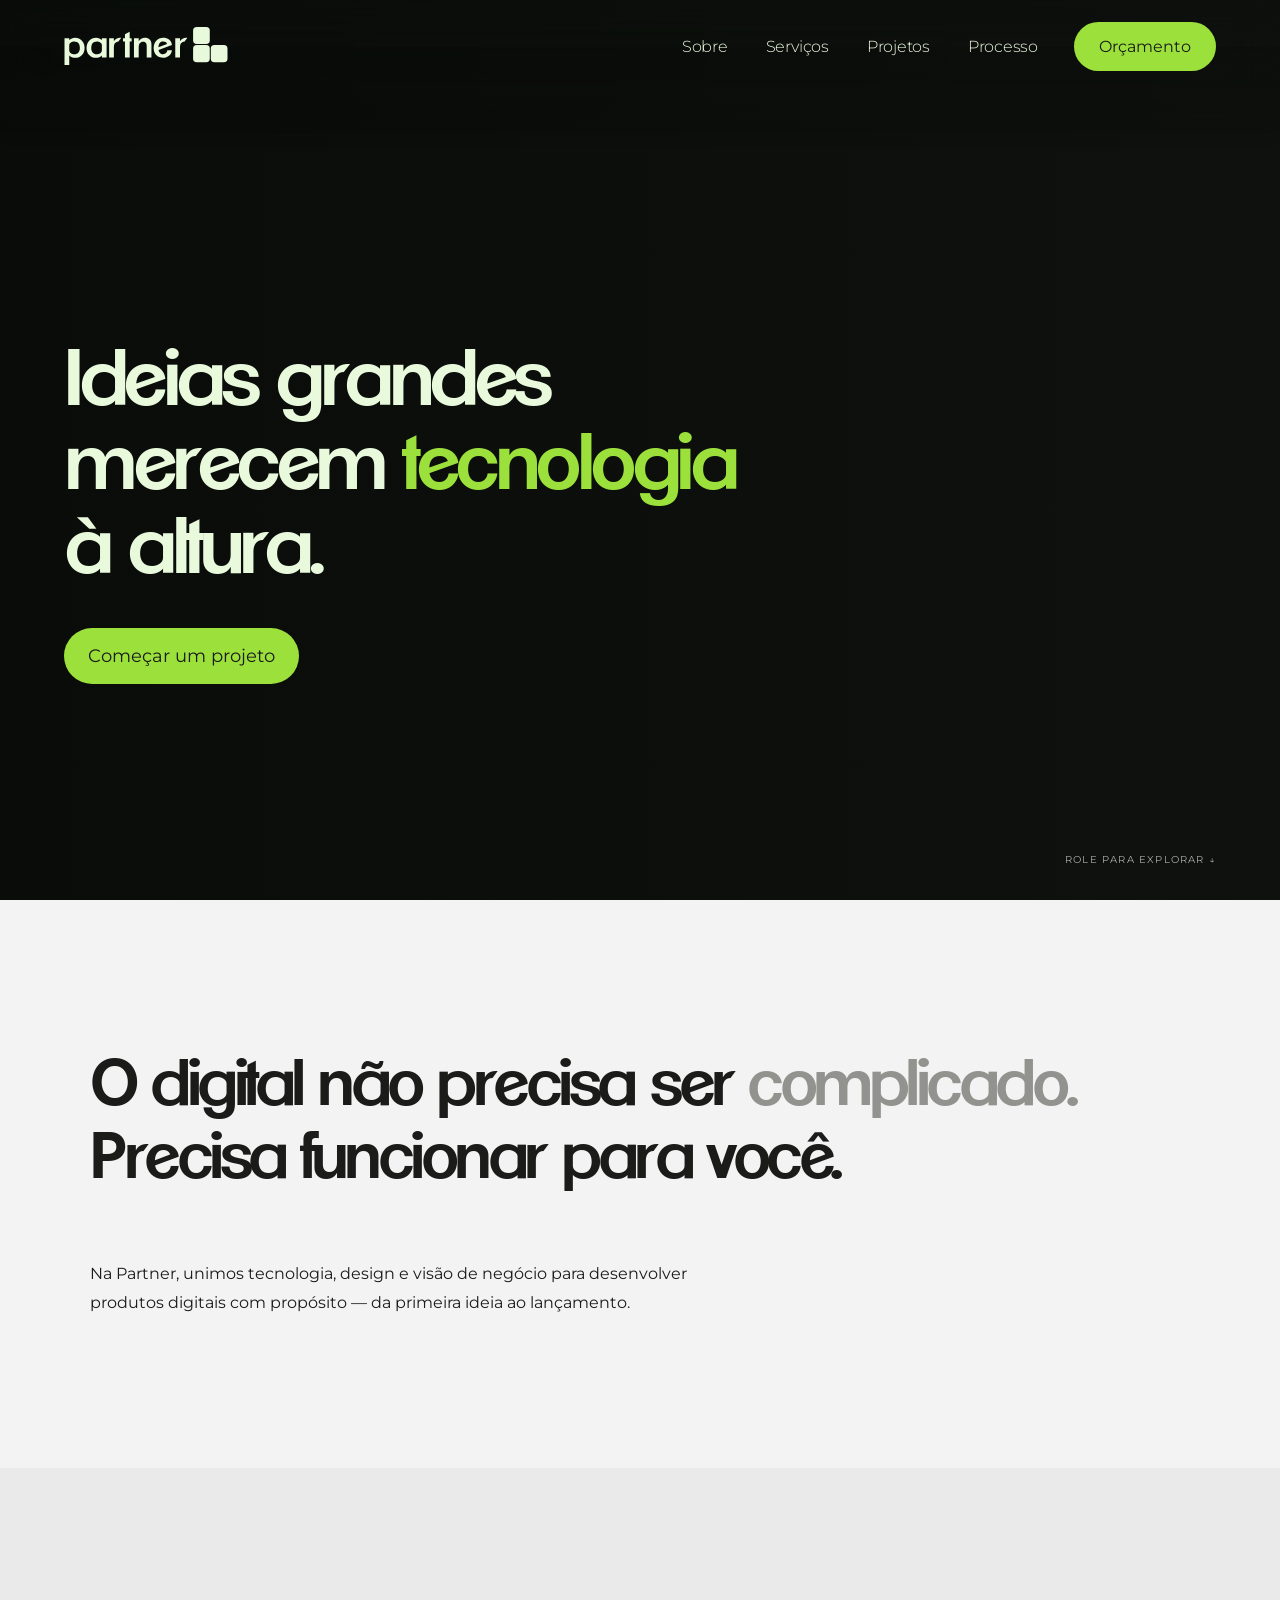
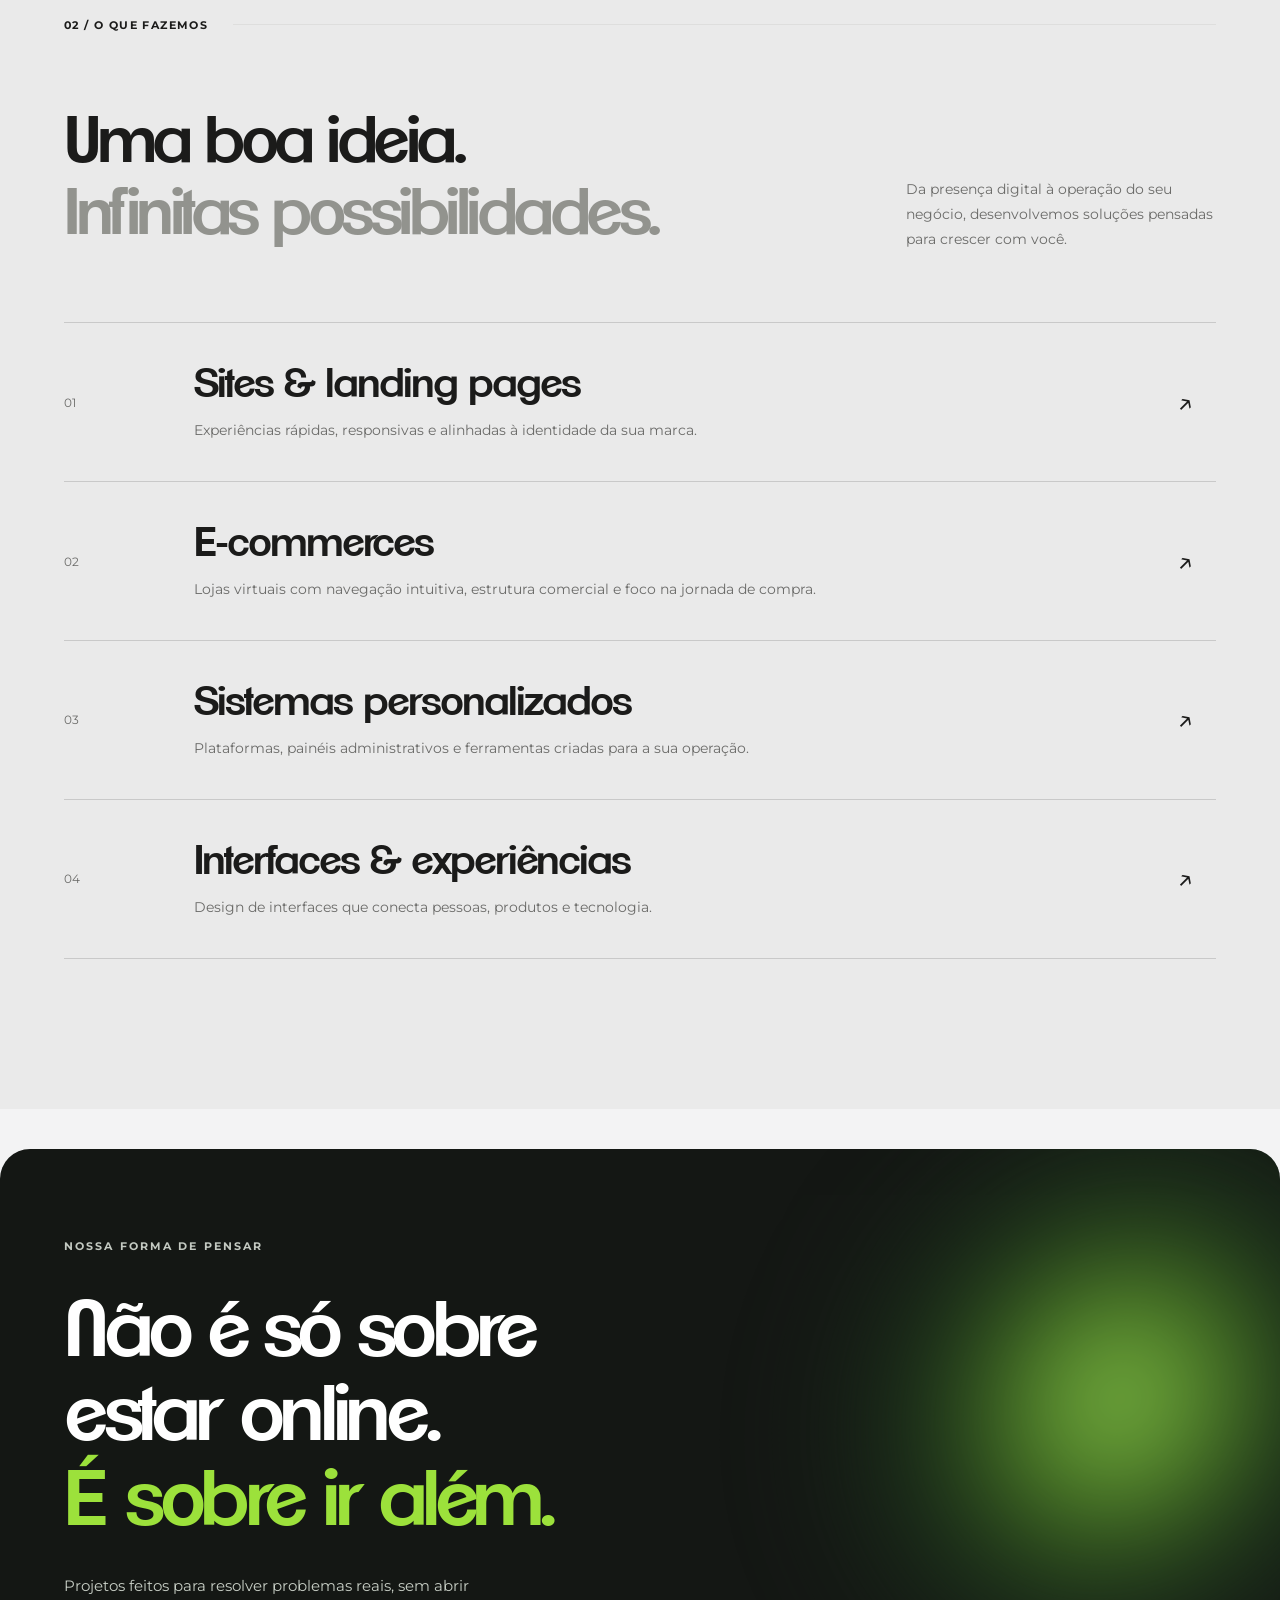
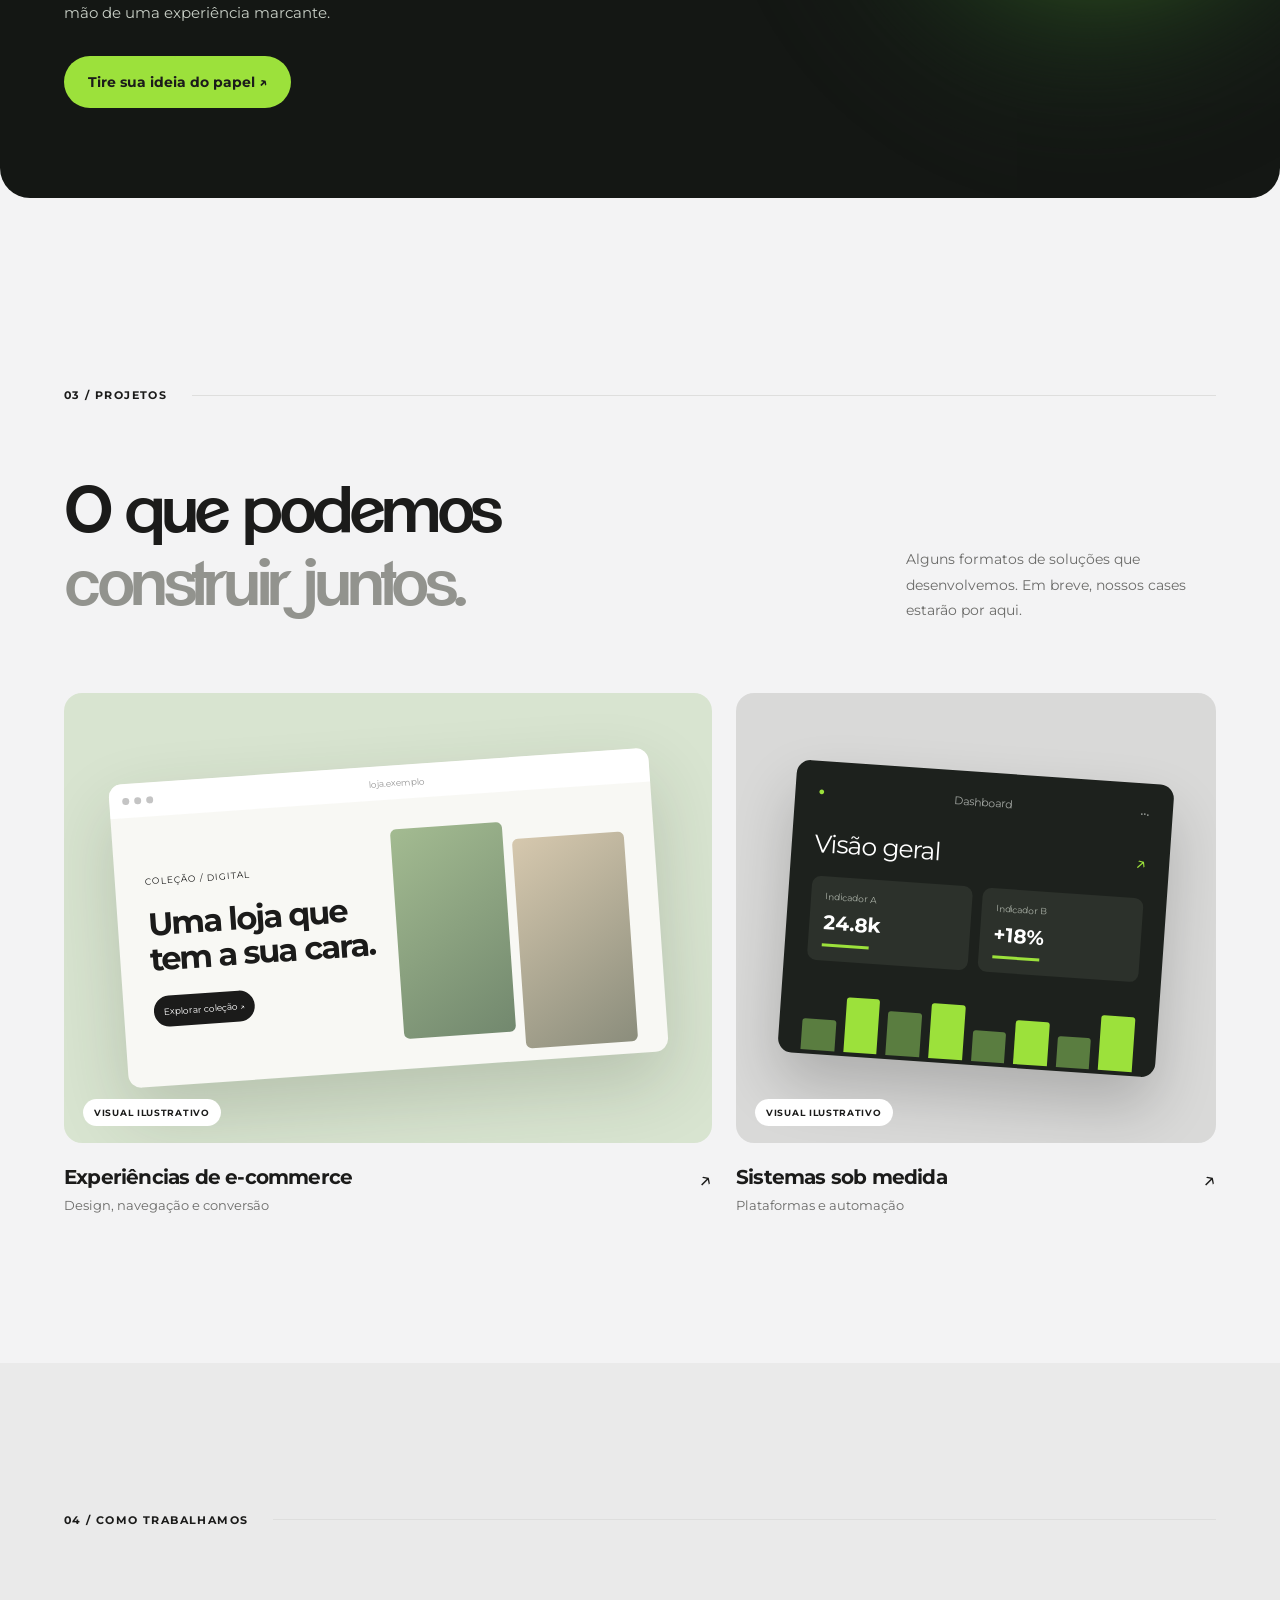
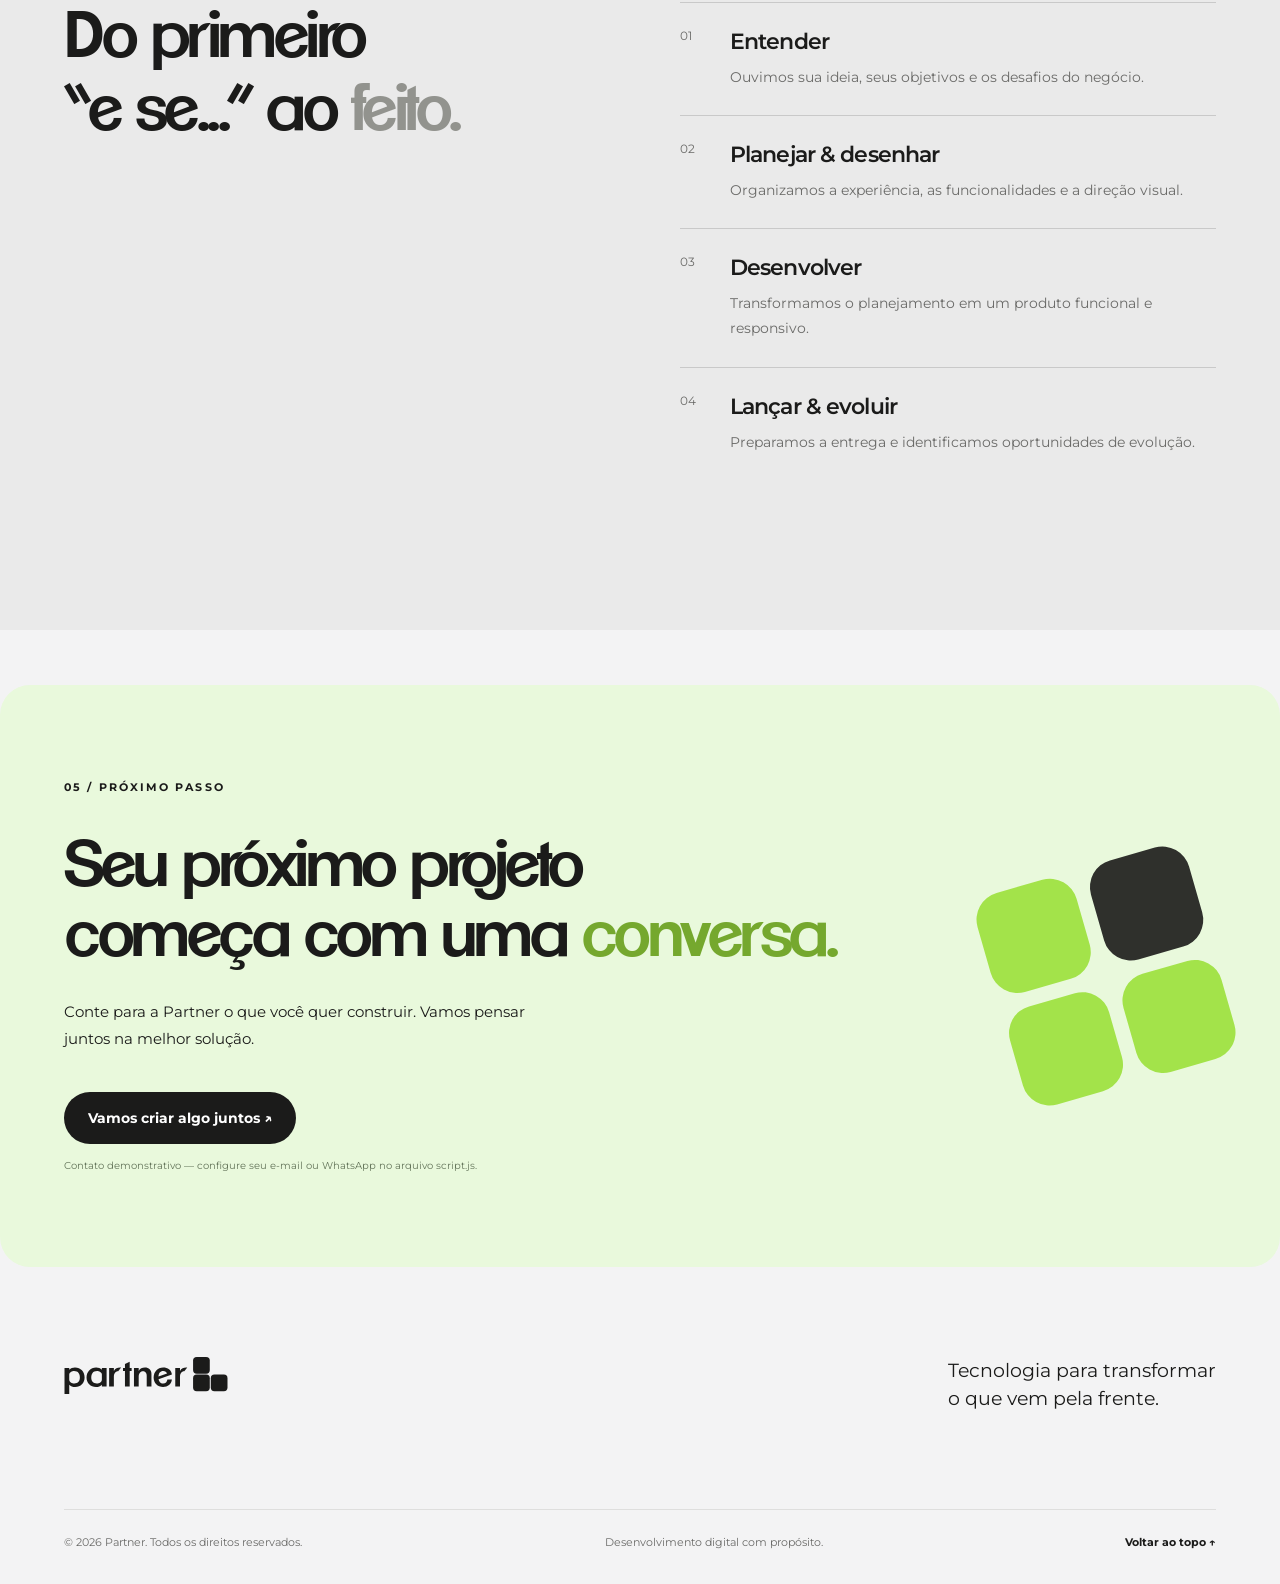
==== index.html @ 5bae2e8e "Add files via upload" ====
<!doctype html><html lang="pt-BR"><head><meta charset="utf-8"><meta name="viewport" content="width=device-width,initial-scale=1"><meta name="theme-color" content="#1B1B1A"><meta name="description" content="Partner: sites, lojas virtuais e sistemas personalizados para negócios que querem evoluir."><title>Partner — Tecnologia feita para o seu próximo passo</title><link rel="icon" type="image/svg+xml" href="favicon.svg"><link rel="stylesheet" href="styles.css"></head><body><a class="skip" href="#conteudo">Ir para o conteúdo</a><header class="header wrap"><a class="brand" href="#inicio" aria-label="Partner início"><img class="brand-logo brand-logo-light" src="logo-claro.svg" alt="Partner"><img class="brand-logo brand-logo-dark" src="logo-escuro.svg" alt="" aria-hidden="true"></a><nav class="nav" id="nav" aria-label="Navegação principal"><a href="#sobre">Sobre</a><a href="#servicos">Serviços</a><a href="#projetos">Projetos</a><a href="#processo">Processo</a></nav><a class="header-cta" href="#contato">Orçamento</a><button class="menu-toggle" aria-expanded="false" aria-controls="nav" aria-label="Abrir menu">☰</button></header><main id="conteudo"><section class="hero wrap" id="inicio"><video class="hero-video" autoplay muted loop playsinline preload="metadata" aria-hidden="true"><source src="fundo.mp4" type="video/mp4"></video><div class="hero-glow glow-a"></div><div class="hero-glow glow-b"></div><div class="hero-content"><h1 class="animated-title">Ideias grandes<br>merecem <em>tecnologia</em><br>à altura.</h1><div class="actions"><a class="btn btn-lime" href="#contato">Começar um projeto</a></div></div><div class="hero-bottom"><span>ROLE PARA EXPLORAR ↓</span></div></section><section class="intro wrap section" id="sobre"><div class="intro-grid"><h2 class="animated-title">O digital não precisa ser <span class="soft">complicado.</span> Precisa funcionar para você.</h2></div><div class="intro-footer"><p>Na Partner, unimos tecnologia, design e visão de negócio para desenvolver produtos digitais com propósito — da primeira ideia ao lançamento.</p></div></section><section class="services section" id="servicos"><div class="wrap"><div class="section-label"><span class="index">02 / O QUE FAZEMOS</span><span class="small-line"></span></div><div class="section-heading"><h2>Uma boa ideia.<br><span class="soft">Infinitas possibilidades.</span></h2><p>Da presença digital à operação do seu negócio, desenvolvemos soluções pensadas para crescer com você.</p></div><div class="service-list"><article class="service"><span class="service-number">01</span><div><h3>Sites & landing pages</h3><p>Experiências rápidas, responsivas e alinhadas à identidade da sua marca.</p></div><span class="service-arrow">↗</span></article><article class="service"><span class="service-number">02</span><div><h3>E-commerces</h3><p>Lojas virtuais com navegação intuitiva, estrutura comercial e foco na jornada de compra.</p></div><span class="service-arrow">↗</span></article><article class="service"><span class="service-number">03</span><div><h3>Sistemas personalizados</h3><p>Plataformas, painéis administrativos e ferramentas criadas para a sua operação.</p></div><span class="service-arrow">↗</span></article><article class="service"><span class="service-number">04</span><div><h3>Interfaces & experiências</h3><p>Design de interfaces que conecta pessoas, produtos e tecnologia.</p></div><span class="service-arrow">↗</span></article></div></div></section><section class="statement wrap"><div class="statement-glow"></div><div class="statement-inner"><p class="eyebrow light">NOSSA FORMA DE PENSAR</p><h2>Não é só sobre<br>estar online.<br><span>É sobre ir além.</span></h2><p>Projetos feitos para resolver problemas reais, sem abrir mão de uma experiência marcante.</p><a class="btn btn-lime" href="#contato">Tire sua ideia do papel ↗</a></div></section><section class="projects wrap section" id="projetos"><div class="section-label"><span class="index">03 / PROJETOS</span><span class="small-line"></span></div><div class="section-heading"><h2>O que podemos<br><span class="soft">construir juntos.</span></h2><p>Alguns formatos de soluções que desenvolvemos. Em breve, nossos cases estarão por aqui.</p></div><div class="project-grid"><article class="project-card project-wide"><div class="project-art art-commerce"><div class="mock-browser"><div class="browser-top"><b></b><b></b><b></b><span>loja.exemplo</span></div><div class="browser-body"><div class="browser-copy"><small>COLEÇÃO / DIGITAL</small><strong>Uma loja que<br>tem a sua cara.</strong><span class="mini-pill">Explorar coleção ↗</span></div><div class="browser-product"><span></span><span></span></div></div></div><span class="art-tag">VISUAL ILUSTRATIVO</span></div><div class="project-caption"><div><h3>Experiências de e-commerce</h3><p>Design, navegação e conversão</p></div><span>↗</span></div></article><article class="project-card"><div class="project-art art-system"><div class="dashboard"><div class="dash-top"><span class="dash-mark">●</span><span>Dashboard</span><span>•••</span></div><div class="dash-title">Visão geral <small>↗</small></div><div class="dash-stats"><div><small>Indicador A</small><b>24.8k</b><i></i></div><div><small>Indicador B</small><b>+18%</b><i></i></div></div><div class="bars"><i></i><i></i><i></i><i></i><i></i><i></i><i></i><i></i></div></div><span class="art-tag">VISUAL ILUSTRATIVO</span></div><div class="project-caption"><div><h3>Sistemas sob medida</h3><p>Plataformas e automação</p></div><span>↗</span></div></article></div></section><section class="process section" id="processo"><div class="wrap"><div class="section-label"><span class="index">04 / COMO TRABALHAMOS</span><span class="small-line"></span></div><div class="process-grid"><h2>Do primeiro<br>“e se...” ao <span class="soft">feito.</span></h2><div class="steps"><div><span>01</span><h3>Entender</h3><p>Ouvimos sua ideia, seus objetivos e os desafios do negócio.</p></div><div><span>02</span><h3>Planejar & desenhar</h3><p>Organizamos a experiência, as funcionalidades e a direção visual.</p></div><div><span>03</span><h3>Desenvolver</h3><p>Transformamos o planejamento em um produto funcional e responsivo.</p></div><div><span>04</span><h3>Lançar & evoluir</h3><p>Preparamos a entrega e identificamos oportunidades de evolução.</p></div></div></div></div></section><section class="contact wrap" id="contato"><div class="contact-inner"><p class="eyebrow">05 / PRÓXIMO PASSO</p><h2>Seu próximo projeto<br>começa com uma <span>conversa.</span></h2><p>Conte para a Partner o que você quer construir. Vamos pensar juntos na melhor solução.</p><a class="btn btn-dark" href="mailto:contato@exemplo.com?subject=Quero%20conversar%20sobre%20um%20projeto" id="contact-link">Vamos criar algo juntos ↗</a><small>Contato demonstrativo — configure seu e-mail ou WhatsApp no arquivo script.js.</small></div><div class="contact-shape"><span class="mark big" aria-hidden="true"><i></i><i></i><i></i><i></i></span></div></section></main><footer class="footer wrap"><div class="footer-top"><a class="brand" href="#inicio"><img class="brand-logo brand-logo-light" src="logo-claro.svg" alt="Partner"><img class="brand-logo brand-logo-dark" src="logo-escuro.svg" alt="" aria-hidden="true"></a><p>Tecnologia para transformar<br>o que vem pela frente.</p></div><div class="footer-bottom"><span>© <span id="year"></span> Partner. Todos os direitos reservados.</span><span>Desenvolvimento digital com propósito.</span><a href="#inicio">Voltar ao topo ↑</a></div></footer><script src="script.js"></script></body></html>
---- styles.css ----
/* Fontes locais da identidade Partner: coloque os arquivos na pasta fonts/ */
@font-face{font-family:'ClementePDak';src:url('./fonts/ClementePDak-SemiBold.ttf') format('truetype');font-style:normal;font-weight:600;font-display:swap}
@font-face{font-family:'Montserrat';src:url('./fonts/Montserrat-Regular.ttf') format('truetype');font-style:normal;font-weight:400;font-display:swap}
@font-face{font-family:'Montserrat';src:url('./fonts/Montserrat-Medium.ttf') format('truetype');font-style:normal;font-weight:500;font-display:swap}
@font-face{font-family:'Montserrat';src:url('./fonts/Montserrat-SemiBold.ttf') format('truetype');font-style:normal;font-weight:600;font-display:swap}
@font-face{font-family:'Montserrat';src:url('./fonts/Montserrat-Bold.ttf') format('truetype');font-style:normal;font-weight:700;font-display:swap}
@font-face{font-family:'Montserrat';src:url('./fonts/Montserrat-Italic.ttf') format('truetype');font-style:italic;font-weight:400;font-display:swap}
@font-face{font-family:'Montserrat';src:url('./fonts/Montserrat-MediumItalic.ttf') format('truetype');font-style:italic;font-weight:500;font-display:swap}
@font-face{font-family:'Montserrat';src:url('./fonts/Montserrat-SemiBoldItalic.ttf') format('truetype');font-style:italic;font-weight:600;font-display:swap}
/* Títulos com a fonte principal; corpo e navegação com a fonte de apoio */
.hero h1,.intro h2,.section-heading h2,.process h2,.statement h2,.contact h2,.service h3{font-family:'ClementePDak','Montserrat',Arial,sans-serif;font-weight:600;letter-spacing:-.045em}

:root{--lime:#9CE13B;--pale:#E9F9DC;--ink:#1B1B1A;--paper:#f3f3f4;--line:#dededd;--muted:#6b6b69}*{box-sizing:border-box}html{scroll-behavior:smooth}body{margin:0;background:var(--paper);color:var(--ink);font-family:Montserrat,Arial,sans-serif;-webkit-font-smoothing:antialiased}a{color:inherit;text-decoration:none}button{font:inherit}::selection{background:var(--lime);color:var(--ink)}.wrap{max-width:1540px;margin-inline:auto;padding-inline:clamp(22px,5vw,80px)}.skip{position:absolute;top:-100px;left:20px;background:var(--lime);padding:12px;z-index:99}.skip:focus{top:10px}.header{height:98px;display:flex;align-items:center;gap:36px;justify-content:space-between}.brand{display:inline-flex;align-items:center;gap:10px;font-size:31px;letter-spacing:-2px;font-weight:800}.mark{display:grid;grid-template-columns:repeat(2,1fr);gap:3px;width:32px;height:32px;flex-shrink:0}.mark i{background:var(--lime);border-radius:27%}.mark i:nth-child(2){background:var(--ink)}.nav{display:flex;gap:36px;margin-left:auto}.nav a{font-size:13px;font-weight:600;transition:opacity .2s}.nav a:hover{opacity:.5}.header-cta{background:var(--ink);color:white;padding:14px 20px;border-radius:8px;font-size:13px;font-weight:600;white-space:nowrap}.header-cta span{margin-left:18px}.menu-toggle{display:none}.hero{position:relative;min-height:720px;border-radius:30px;overflow:hidden;background:#101210;color:white;isolation:isolate;display:flex;flex-direction:column;justify-content:space-between;padding-top:100px;padding-bottom:35px}.hero:after{content:"";position:absolute;inset:0;z-index:-1;background:linear-gradient(90deg,rgba(11,13,11,.95) 0%,rgba(11,13,11,.86) 43%,rgba(11,13,11,.1) 100%)}.hero-glow{position:absolute;z-index:-2;filter:blur(33px);transform:rotate(-25deg);border-radius:50%;pointer-events:none}.glow-a{width:440px;height:950px;right:6%;top:-110px;background:linear-gradient(90deg,transparent 10%,#8eea3d 40%,#d3ffa1 48%,#2c5d1b 56%,transparent 80%);opacity:.85}.glow-b{width:280px;height:730px;right:22%;top:90px;background:linear-gradient(90deg,transparent,#7bc631 45%,transparent);opacity:.45}.hero-content{position:relative;max-width:920px}.eyebrow{font-size:11px;letter-spacing:2.1px;font-weight:700;margin:0 0 38px}.eyebrow.light{color:#c3c9c1}.dot{display:inline-block;width:8px;height:8px;border-radius:50%;background:var(--lime);margin-right:9px}.hero h1{font-size:clamp(48px,6.1vw,94px);font-weight:500;letter-spacing:-.07em;line-height:1.08;margin:0}.hero h1 em{font-style:normal;color:var(--lime)}.hero-desc{font-size:16px;line-height:1.8;color:#d1d4cf;max-width:560px;margin:34px 0}.actions{display:flex;gap:12px;flex-wrap:wrap}.btn{display:inline-flex;align-items:center;justify-content:space-between;gap:25px;border-radius:100px;padding:17px 24px;font-size:14px;font-weight:700;transition:transform .2s,background .2s}.btn:hover{transform:translateY(-3px)}.btn-lime{background:var(--lime);color:var(--ink)}.btn-outline{border:1px solid #b1b6ae;color:white}.hero-bottom{position:relative;display:flex;justify-content:space-between;color:#a8aaa5;font-size:10px;letter-spacing:1.2px}.section{padding-top:150px;padding-bottom:150px}.section-label{display:flex;align-items:center;gap:25px;margin-bottom:75px}.index{font-size:11px;font-weight:700;letter-spacing:1.4px;white-space:nowrap}.small-line{height:1px;background:var(--line);flex:1}.intro-grid{display:grid;grid-template-columns:1fr 2fr;gap:65px}.side-copy{font-size:21px;line-height:1.5;max-width:280px;margin:0}.intro h2,.section-heading h2,.process h2{font-size:clamp(40px,5vw,72px);line-height:1.14;font-weight:500;letter-spacing:-.07em;margin:0}.soft{color:#92938e}.intro-footer{display:flex;justify-content:flex-end;gap:100px;margin-top:70px;align-items:end}.intro-footer p{font-size:16px;line-height:1.8;max-width:540px;margin:0}.text-link{font-size:13px;font-weight:700;border-bottom:1px solid;padding-bottom:10px;white-space:nowrap}.services{background:#eaeaea}.section-heading{display:flex;justify-content:space-between;gap:40px;align-items:end;margin-bottom:70px}.section-heading p{max-width:310px;font-size:14px;line-height:1.8;color:var(--muted);margin:0}.service-list{border-top:1px solid #c9c9c9}.service{display:grid;grid-template-columns:110px 1fr 40px;align-items:center;border-bottom:1px solid #c9c9c9;padding:38px 0;gap:20px}.service-number{font-size:12px;color:var(--muted)}.service h3{font-size:clamp(26px,3.1vw,43px);font-weight:500;letter-spacing:-.05em;margin:0 0 10px}.service p{font-size:14px;color:var(--muted);line-height:1.7;margin:0}.service-arrow{font-size:30px;font-weight:400}.statement{min-height:620px;background:#141714;color:white;border-radius:30px;position:relative;overflow:hidden;isolation:isolate;display:flex;align-items:center;margin-top:40px;margin-bottom:40px}.statement-glow{position:absolute;z-index:-1;width:600px;height:680px;right:-140px;top:-90px;transform:rotate(38deg);border-radius:50%;background:radial-gradient(ellipse,#b5ff69 0%,#5d9c28 20%,#1c351c 42%,transparent 70%);filter:blur(55px);opacity:.8}.statement-inner{max-width:840px;padding-block:90px}.statement h2{font-size:clamp(48px,6vw,88px);font-weight:500;line-height:1.1;letter-spacing:-.07em;margin:0 0 28px}.statement h2 span{color:var(--lime)}.statement p:not(.eyebrow){max-width:430px;font-size:15px;color:#c7cec5;line-height:1.8;margin-bottom:30px}.project-grid{display:grid;grid-template-columns:1.35fr 1fr;gap:24px}.project-art{height:450px;position:relative;border-radius:18px;overflow:hidden;display:flex;align-items:center;justify-content:center;padding:30px}.art-commerce{background:#d8e4d0}.art-system{background:#d9d9d8}.art-tag{position:absolute;bottom:17px;left:19px;background:#fff;padding:8px 11px;border-radius:30px;font-size:9px;letter-spacing:.7px;font-weight:700}.mock-browser{width:92%;height:78%;border-radius:13px;background:#f8f8f4;box-shadow:0 30px 70px #28362230;overflow:hidden;transform:rotate(-4deg)}.browser-top{height:34px;background:#fff;display:flex;align-items:center;gap:5px;padding:0 13px}.browser-top b{width:7px;height:7px;border-radius:50%;background:#c4c4c4}.browser-top span{margin:auto;color:#999;font-size:9px}.browser-body{height:calc(100% - 34px);display:flex;align-items:center;padding:30px;gap:15px}.browser-copy{flex:1;display:flex;flex-direction:column;align-items:start;gap:20px}.browser-copy small{font-size:9px;letter-spacing:1px}.browser-copy strong{font-size:clamp(19px,2.5vw,37px);line-height:1.1;letter-spacing:-.06em}.mini-pill{font-size:9px;background:var(--ink);color:white;border-radius:20px;padding:10px}.browser-product{flex:1;display:flex;gap:9px;height:100%}.browser-product span{width:50%;border-radius:6px;background:linear-gradient(145deg,#a3bb91,#72886e)}.browser-product span+span{background:linear-gradient(145deg,#d6c8ae,#8b8d7c);transform:translateY(18px)}.dashboard{width:90%;height:75%;background:#1d211d;border-radius:14px;box-shadow:0 30px 60px #0003;padding:23px;color:#fff;transform:rotate(4deg)}.dash-top{display:flex;justify-content:space-between;font-size:11px;color:#a5a9a5}.dash-mark{color:var(--lime)}.dash-title{font-size:25px;letter-spacing:-1px;margin:30px 0 18px}.dash-title small{float:right;color:var(--lime)}.dash-stats{display:flex;gap:10px}.dash-stats>div{flex:1;background:#2c312b;border-radius:9px;padding:14px;display:flex;flex-direction:column;gap:9px}.dash-stats small{font-size:9px;color:#aab1a7}.dash-stats b{font-size:20px}.dash-stats i{width:35%;height:3px;background:var(--lime)}.bars{display:flex;align-items:end;gap:9px;height:70px;margin-top:20px}.bars i{flex:1;background:#5a7d40;border-radius:3px 3px 0 0;height:45%}.bars i:nth-child(2n){height:78%;background:var(--lime)}.bars i:nth-child(3n){height:63%}.project-caption{display:flex;justify-content:space-between;align-items:start;padding-top:22px}.project-caption h3{font-size:20px;letter-spacing:-.04em;margin:0 0 8px}.project-caption p{font-size:13px;color:var(--muted);margin:0}.project-caption>span{font-size:24px}.process{background:#eaeaea}.process-grid{display:grid;grid-template-columns:1fr 1fr;gap:80px}.steps>div{display:grid;grid-template-columns:50px 1fr;border-top:1px solid #c9c9c9;padding:25px 0}.steps>div>span{font-size:12px;color:var(--muted)}.steps h3{font-size:22px;letter-spacing:-.04em;font-weight:600;margin:0 0 10px}.steps p{grid-column:2;margin:0;font-size:14px;line-height:1.8;color:var(--muted)}.contact{background:var(--pale);border-radius:30px;margin-top:55px;margin-bottom:90px;min-height:520px;display:flex;justify-content:space-between;align-items:center;gap:50px;overflow:hidden}.contact-inner{max-width:800px;padding-block:95px}.contact h2{font-size:clamp(43px,5vw,75px);font-weight:500;letter-spacing:-.07em;line-height:1.1;margin:0 0 25px}.contact h2 span{color:#75a82e}.contact-inner>p:not(.eyebrow){font-size:15px;line-height:1.8;max-width:490px}.btn-dark{background:var(--ink);color:white;margin-top:25px}.contact-inner small{display:block;margin-top:15px;color:#64755a;font-size:10px}.contact-shape{width:220px;transform:rotate(-16deg);opacity:.9}.mark.big{width:220px;height:220px;gap:15px}.mark.big i:nth-child(2){background:var(--ink)}.footer{padding-bottom:35px}.footer-top{display:flex;justify-content:space-between;align-items:start;padding-bottom:95px}.footer-top p{font-size:19px;line-height:1.5;margin:0}.footer-bottom{border-top:1px solid var(--line);padding-top:25px;display:flex;justify-content:space-between;gap:20px;color:var(--muted);font-size:11px}.footer-bottom a{color:var(--ink);font-weight:700}@media(max-width:850px){.header{height:80px}.nav{display:none;position:absolute;top:76px;left:20px;right:20px;background:white;padding:25px;border-radius:16px;flex-direction:column;z-index:10;box-shadow:0 15px 40px #0002}.nav.open{display:flex}.header-cta{margin-left:auto}.menu-toggle{display:block;background:none;border:0;font-size:25px}.hero{min-height:680px;padding-top:85px}.glow-a{right:-220px}.intro-grid,.process-grid{grid-template-columns:1fr;gap:35px}.intro-footer{justify-content:start;flex-wrap:wrap;gap:30px}.project-grid{grid-template-columns:1fr}.project-art{height:420px}.section{padding-top:100px;padding-bottom:100px}.section-label{margin-bottom:50px}.section-heading{align-items:start;flex-direction:column}.contact-shape{display:none}.footer-bottom{flex-wrap:wrap}}@media(max-width:550px){.wrap{padding-inline:20px}.brand{font-size:25px}.mark{width:27px;height:27px}.header-cta{padding:12px;font-size:11px}.header-cta span{margin-left:4px}.hero{border-radius:20px;min-height:680px;padding-top:90px;padding-bottom:28px}.hero h1{font-size:clamp(43px,10vw,62px)}.hero-desc{font-size:14px}.hero-bottom{gap:25px;font-size:8px}.hero-bottom span:last-child{display:none}.section{padding-top:85px;padding-bottom:85px}.side-copy{font-size:16px}.intro h2,.section-heading h2,.process h2{font-size:43px}.service{grid-template-columns:35px 1fr 20px;gap:8px}.service h3{font-size:24px}.service p{font-size:12px}.statement{min-height:520px;border-radius:20px}.statement h2{font-size:48px}.project-art{height:300px;padding:14px}.dashboard{padding:15px}.dash-title{margin:15px 0}.dash-stats>div{padding:8px}.bars{height:38px}.contact{border-radius:20px;margin-bottom:65px}.contact-inner{padding-block:75px}.contact h2{font-size:45px}.footer-top{flex-direction:column;gap:30px;padding-bottom:55px}.footer-bottom{flex-direction:column}.browser-body{padding:12px}.browser-copy{gap:10px}.browser-copy strong{font-size:19px}}
/* Hero full-bleed: ocupa a largura inteira e a altura do monitor. */
.header{position:absolute;top:0;left:0;right:0;z-index:20;width:100%;max-width:none;height:92px;padding-inline:clamp(24px,5vw,90px);color:#fff;background:transparent}
.header .brand,.header .nav a{color:#fff}
.header .brand .mark i:nth-child(2){background:#fff}
.header-cta{background:var(--lime);color:var(--ink)}
.hero.wrap{width:100%;max-width:none;min-height:100vh;min-height:100svh;border-radius:0;margin:0;padding:clamp(135px,19vh,220px) clamp(24px,5vw,90px) 34px;}
.hero-content{max-width:920px}
.hero-bottom{width:100%}
@media(max-width:850px){.header{height:80px}.header .menu-toggle{color:#fff}.nav.open{background:#1B1B1A}.hero.wrap{min-height:100vh;min-height:100svh;padding-top:145px}}
@media(max-width:550px){.header{padding-inline:20px}.hero.wrap{padding:135px 20px 25px;min-height:100svh}.hero h1{font-size:clamp(40px,10vw,62px)}.hero-desc{margin:25px 0}}

/* Vídeo de fundo opcional: coloque fundo.mp4 ao lado de index.html */
.hero-video{position:absolute;inset:0;width:100%;height:100%;object-fit:cover;z-index:-2;pointer-events:none}
.hero:after{z-index:-1;background:linear-gradient(90deg,rgba(7,10,7,.73) 0%,rgba(7,10,7,.42) 50%,rgba(7,10,7,.12) 100%)}
.hero-glow{display:none}
.hero-content{margin-block:auto}
.hero-bottom{justify-content:flex-end}
.hero h1{margin-bottom:36px}
@media(max-width:550px){.hero h1{margin-bottom:30px}}

/* Ajuste solicitado: menu maior, com tipografia mais leve */
.header .nav a{font-family:'Montserrat',Arial,sans-serif;font-size:16px;font-weight:400;letter-spacing:-.015em}
.header .nav{gap:38px}
@media(max-width:850px){.header .nav a{font-size:18px;font-weight:400}}

/* Partner: navegação fixa com vidro fosco e identidade atualizada */
@font-face{font-family:'Montserrat';src:url('./fonts/Montserrat-Light.ttf') format('truetype');font-style:normal;font-weight:300;font-display:swap}
.header{position:fixed;top:0;left:0;right:0;z-index:1000;background:rgba(12,18,12,.16);-webkit-backdrop-filter:blur(22px) saturate(115%);backdrop-filter:blur(22px) saturate(115%);border-bottom:1px solid rgba(233,249,220,.10)}
.header .nav a{font-family:'Montserrat',Arial,sans-serif;font-size:16px;font-weight:300;color:#E9F9DC}
.header-cta{display:inline-flex;align-items:center;justify-content:center;background:#9CE13B;color:#E9F9DC;font-family:'Montserrat',Arial,sans-serif;font-size:15px;font-weight:300;border-radius:999px;padding:15px 25px;min-height:48px}
.header-cta span{display:none}
.hero h1{color:#E9F9DC}
.hero h1 em{color:#9CE13B}
html{scroll-padding-top:100px}
@media(max-width:850px){.header{background:rgba(12,18,12,.30)}.header .nav.open{background:rgba(27,27,26,.92);-webkit-backdrop-filter:blur(22px);backdrop-filter:blur(22px)}.header .nav a{font-weight:300;color:#E9F9DC}}
@media(max-width:550px){.header-cta{font-size:12px;padding:12px 15px;min-height:42px}}

/* Header: desfoque contínuo sem linha ou limite inferior visível */
.header{background:transparent!important;border:0!important;-webkit-backdrop-filter:none!important;backdrop-filter:none!important;isolation:isolate}
.header::before{content:"";position:absolute;z-index:-1;pointer-events:none;left:0;right:0;top:0;height:calc(100% + 54px);background:linear-gradient(to bottom,rgba(9,14,10,.24) 0%,rgba(9,14,10,.14) 44%,transparent 100%);-webkit-backdrop-filter:blur(22px);backdrop-filter:blur(22px);-webkit-mask-image:linear-gradient(to bottom,#000 0%,#000 32%,rgba(0,0,0,.75) 58%,transparent 100%);mask-image:linear-gradient(to bottom,#000 0%,#000 32%,rgba(0,0,0,.75) 58%,transparent 100%)}

/* Cor do texto do botão do cabeçalho */
.header-cta,.header-cta:visited,.header-cta:hover,.header-cta:focus-visible{color:#1B1B1A!important}

/* Revisão: botões e logo adaptativo por seção */
.header-cta{font-family:'Montserrat',Arial,sans-serif;font-weight:400;font-size:16px}
.hero .actions .btn-lime{font-family:'Montserrat',Arial,sans-serif;font-weight:400;font-size:18px;justify-content:center;gap:0}
.hero .actions .btn-lime span{display:none!important}
.header .brand{color:#E9F9DC;transition:color .28s ease}
.header .brand .mark i:nth-child(2){background:#E9F9DC;transition:background .28s ease}
.header.on-light .brand{color:#1B1B1A}
.header.on-light .brand .mark i:nth-child(2){background:#1B1B1A}
.header.on-light .nav a{color:#1B1B1A}
.header.on-light .menu-toggle{color:#1B1B1A}
.header .nav a,.header .menu-toggle{transition:color .28s ease}
/* Ao receber as versões originais, use .brand-logo e .brand-logo-dark */
.brand-logo,.brand-logo-dark{display:none;height:38px;width:auto;max-width:210px;object-fit:contain}
.header.has-original-logo .brand .mark,.header.has-original-logo .brand>span:last-child{display:none}
.header.has-original-logo .brand-logo{display:block}
.header.has-original-logo.on-light .brand-logo{display:none}
.header.has-original-logo.on-light .brand-logo-dark{display:block}
@media(max-width:550px){.hero .actions .btn-lime{font-size:16px}.header-cta{font-size:14px}}

/* Logotipos originais da Partner — versões clara e escura */
.header .brand,.footer .brand{display:inline-flex;align-items:center;flex-shrink:0}
.header .brand .brand-logo,.footer .brand .brand-logo{display:block;width:164px;height:auto;max-width:100%;object-fit:contain}
.header .brand .brand-logo-dark{display:none}
.header.on-light .brand .brand-logo-light{display:none}
.header.on-light .brand .brand-logo-dark{display:block}
.footer .brand .brand-logo-light{display:none}
.footer .brand .brand-logo-dark{display:block}
@media(max-width:550px){.header .brand .brand-logo,.footer .brand .brand-logo{width:138px}}

/* Ajustes da seção Sobre — versão solicitada */
.intro .intro-grid{display:block;max-width:1100px;margin:0 auto}
.intro .intro-grid h2{max-width:100%;text-align:left}
.intro .intro-footer{display:block;max-width:1100px;margin:64px auto 0}
.intro .intro-footer p{max-width:620px;margin:0;text-align:left}
/* Entrada suave de cima para baixo, aplicada por palavra para preservar quebras e espaçamento. */
.animated-title .word{display:inline-block;white-space:nowrap;vertical-align:baseline;transform-origin:center center;transition:transform .38s cubic-bezier(.2,.8,.2,1);will-change:transform}
.animated-title .word:hover{transform:scale(1.085)}
.animated-title .word .letter{display:inline-block;transition:transform .32s cubic-bezier(.2,.8,.2,1)}
.animated-title .word .letter:hover{transform:scale(1.2)}
.js-motion .animated-title .word{opacity:0;transform:translateY(-26px);transition:opacity .7s ease,transform .7s cubic-bezier(.16,1,.3,1);transition-delay:var(--delay,0ms)}
.js-motion .animated-title.is-visible .word{opacity:1;transform:translateY(0)}
.js-motion .animated-title.is-visible .word:hover{transform:scale(1.085);transition-delay:0ms}
@media(max-width:850px){.intro .intro-grid{max-width:100%}.intro .intro-footer{margin-top:36px}}
@media(prefers-reduced-motion:reduce){.animated-title .word,.animated-title .word .letter,.js-motion .animated-title .word{transition:none!important;transform:none!important;opacity:1!important}}
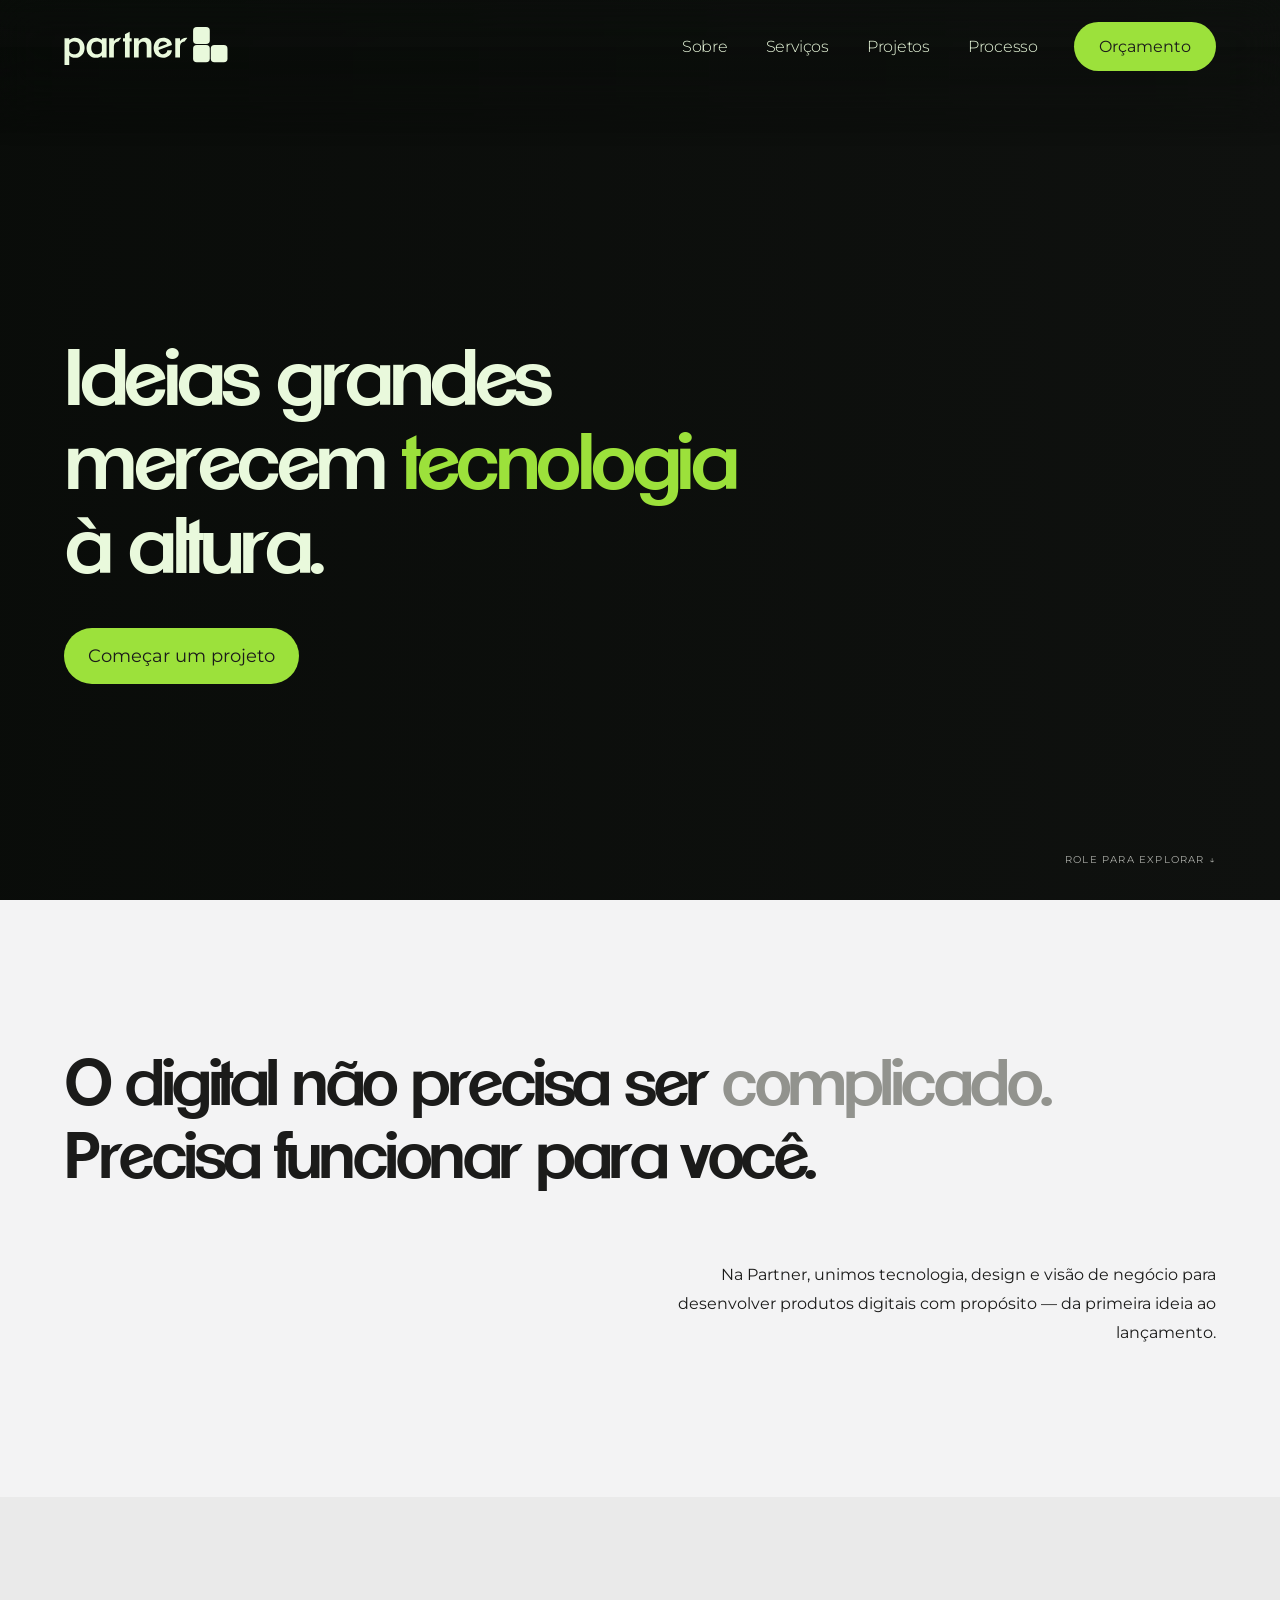
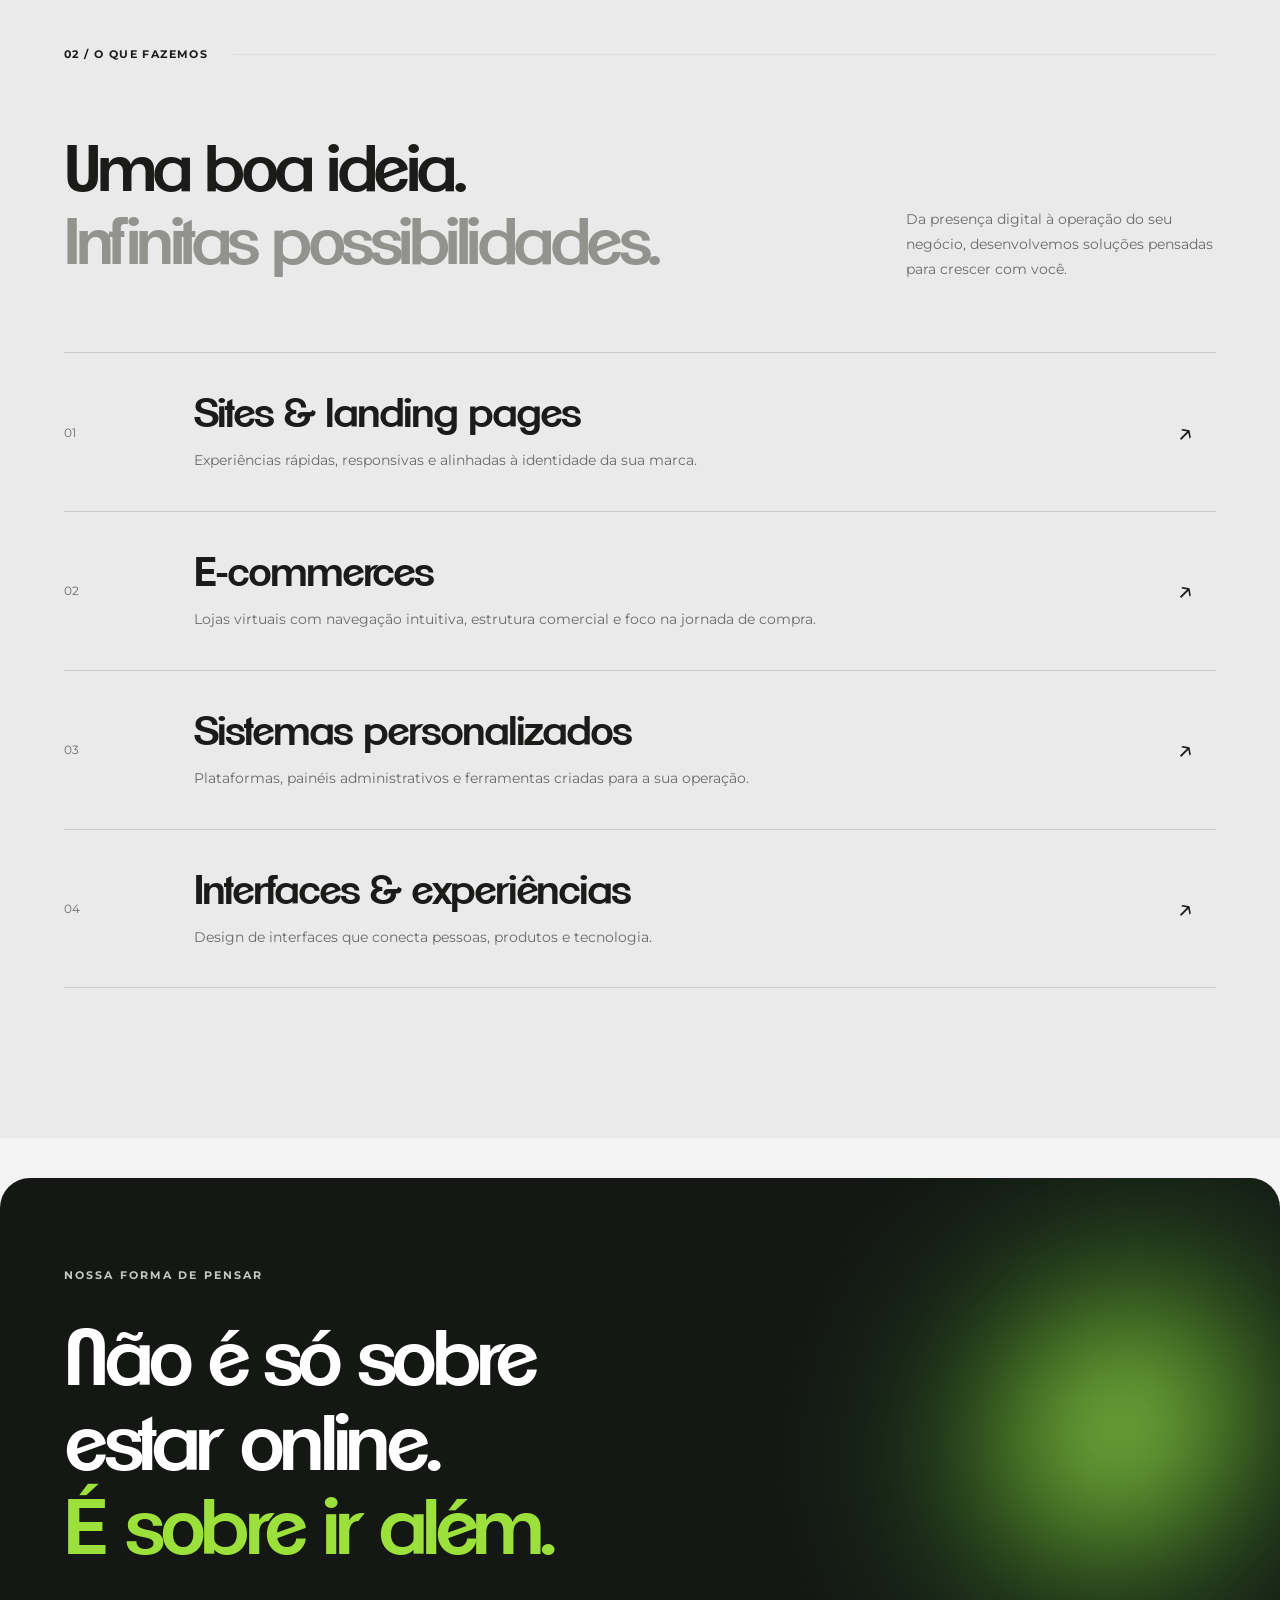
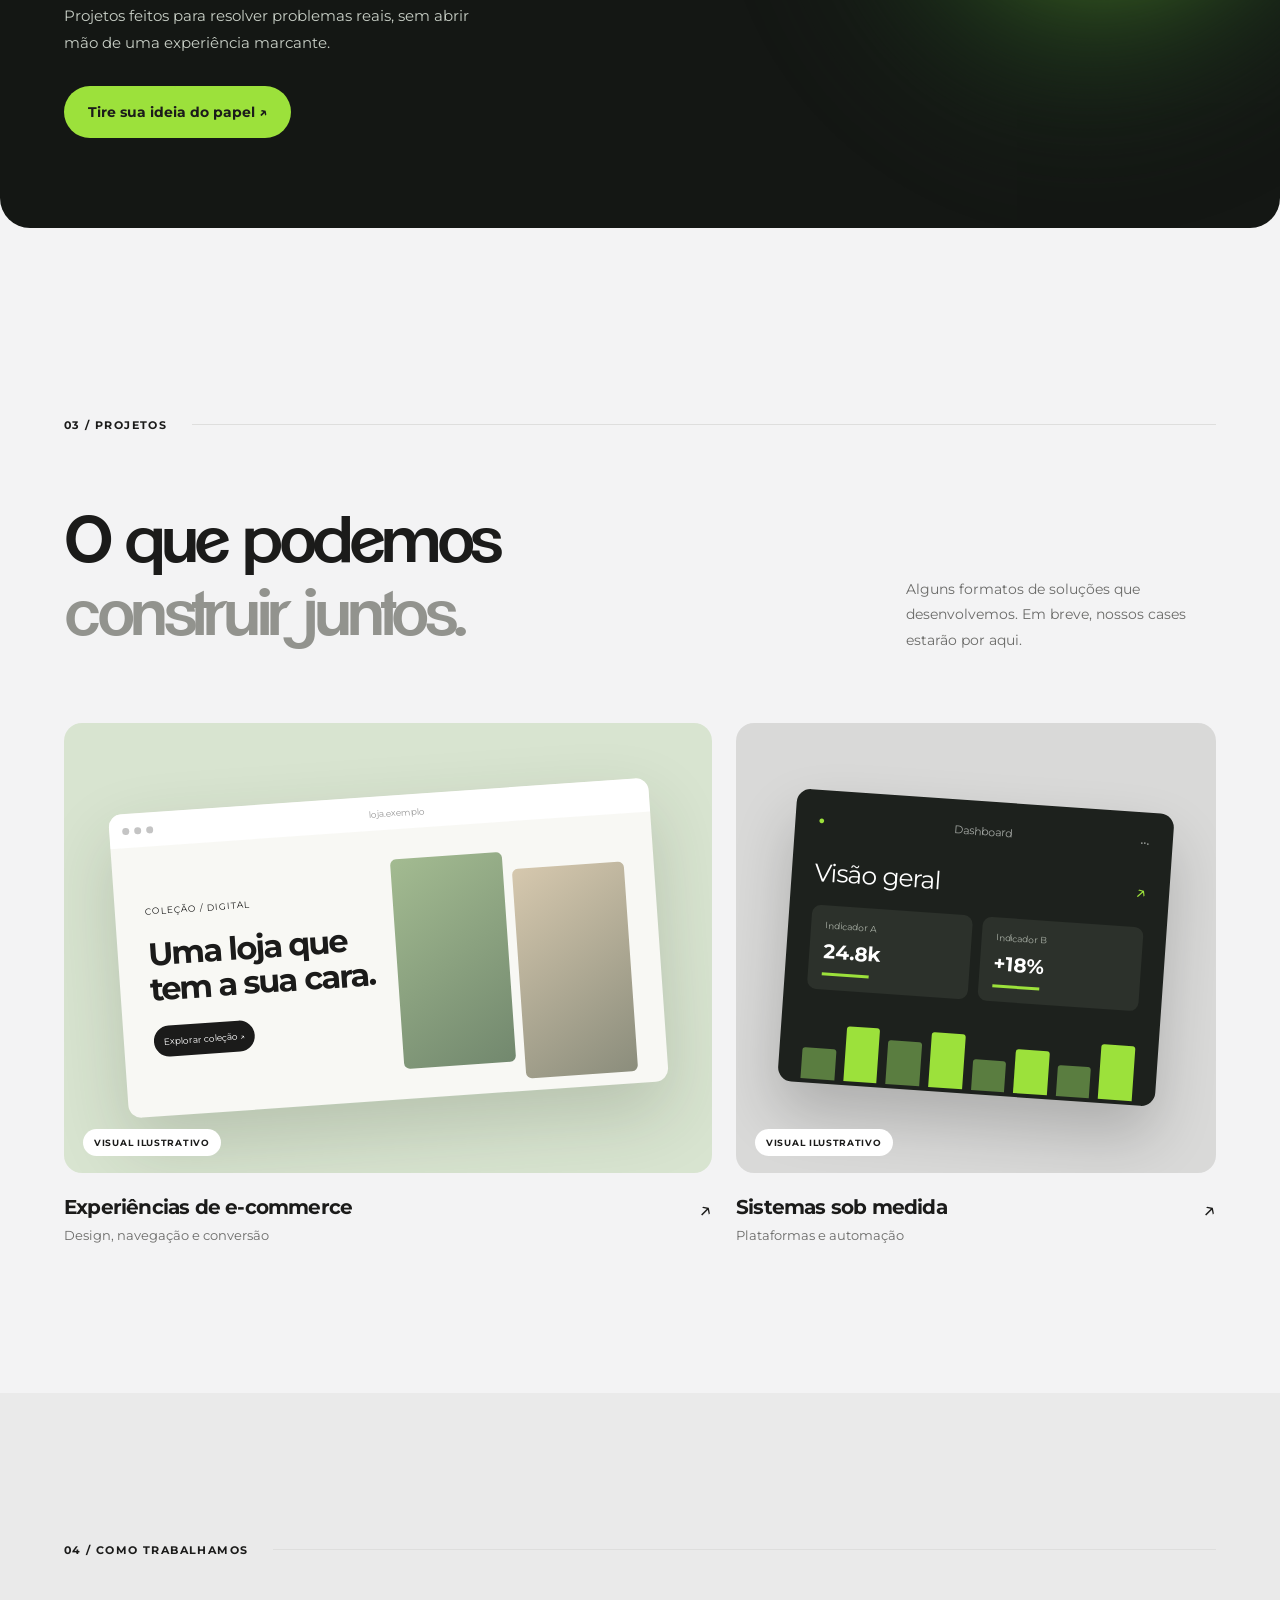
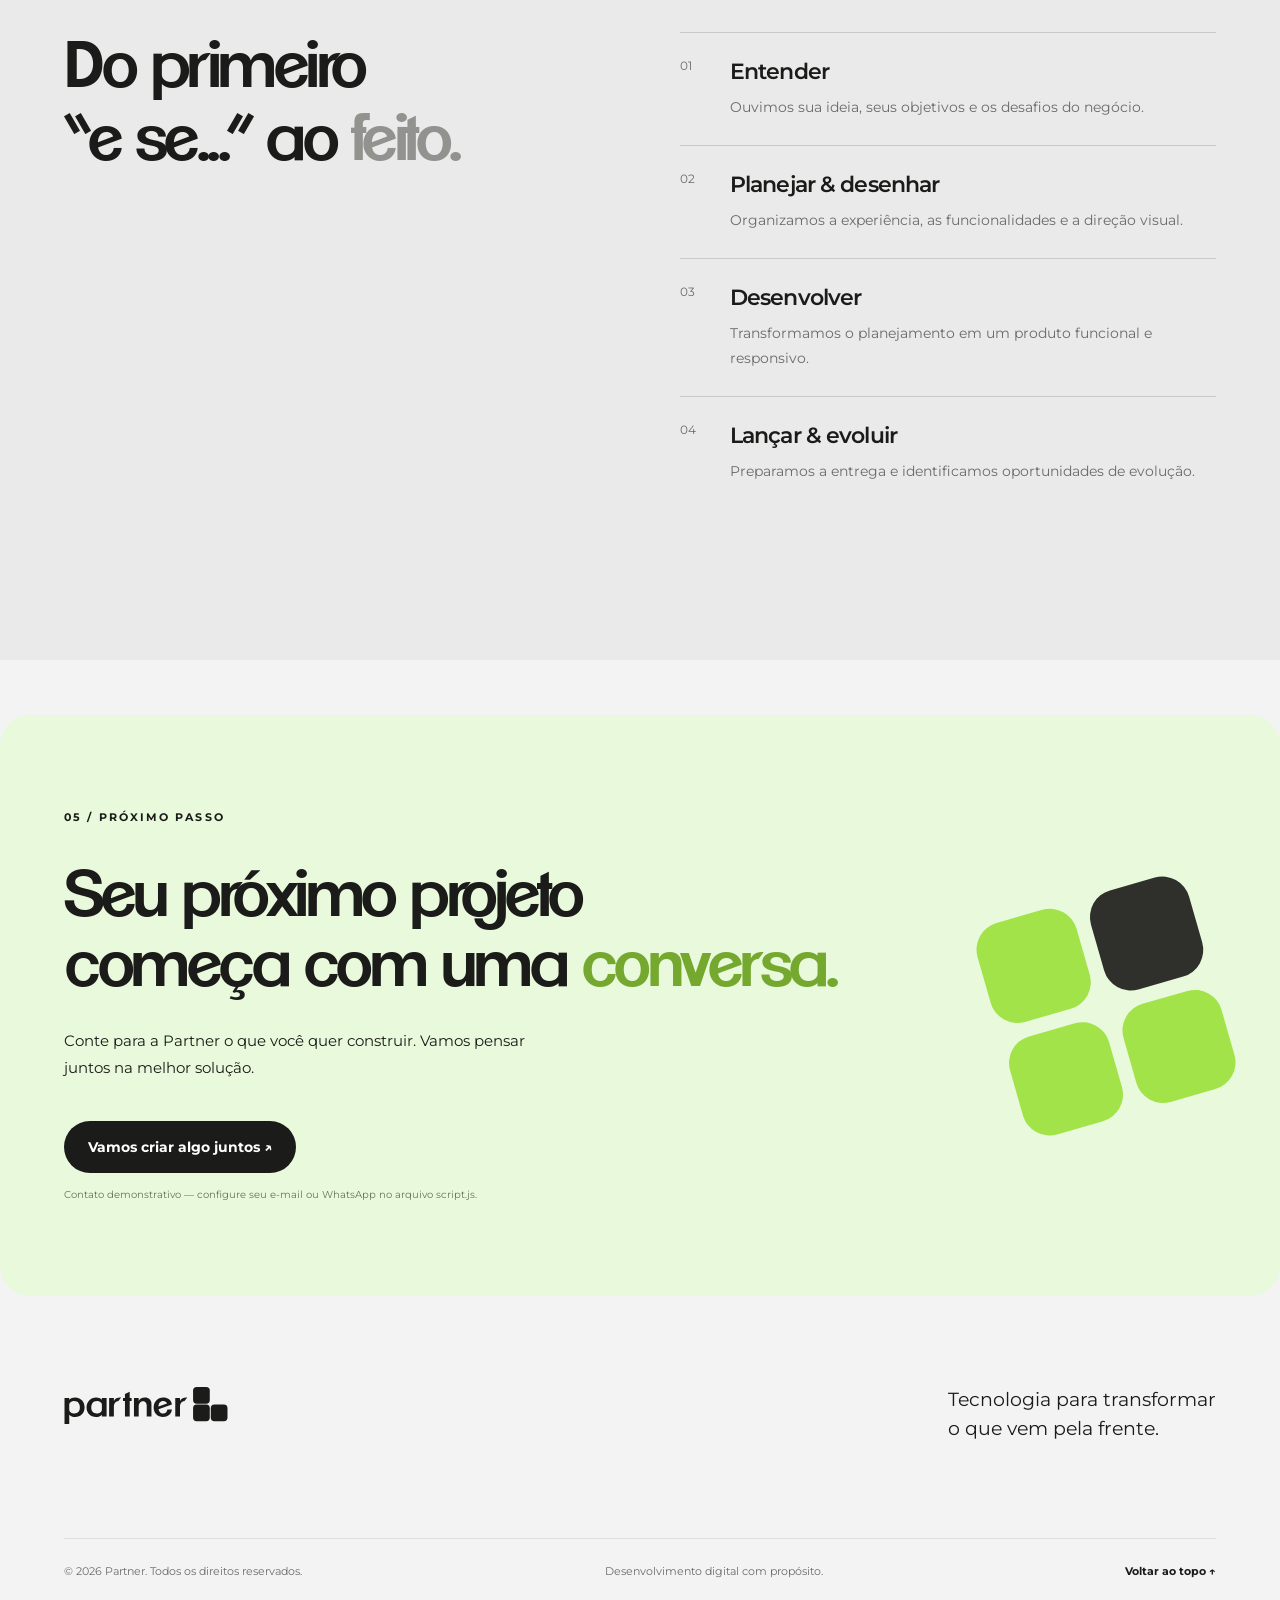
==== commit 683818ba: "Add files via upload" ====
--- a/index.html
+++ b/index.html
@@ -1 +1 @@
-<!doctype html><html lang="pt-BR"><head><meta charset="utf-8"><meta name="viewport" content="width=device-width,initial-scale=1"><meta name="theme-color" content="#1B1B1A"><meta name="description" content="Partner: sites, lojas virtuais e sistemas personalizados para negócios que querem evoluir."><title>Partner — Tecnologia feita para o seu próximo passo</title><link rel="icon" type="image/svg+xml" href="favicon.svg"><link rel="stylesheet" href="styles.css"></head><body><a class="skip" href="#conteudo">Ir para o conteúdo</a><header class="header wrap"><a class="brand" href="#inicio" aria-label="Partner início"><img class="brand-logo brand-logo-light" src="logo-claro.svg" alt="Partner"><img class="brand-logo brand-logo-dark" src="logo-escuro.svg" alt="" aria-hidden="true"></a><nav class="nav" id="nav" aria-label="Navegação principal"><a href="#sobre">Sobre</a><a href="#servicos">Serviços</a><a href="#projetos">Projetos</a><a href="#processo">Processo</a></nav><a class="header-cta" href="#contato">Orçamento</a><button class="menu-toggle" aria-expanded="false" aria-controls="nav" aria-label="Abrir menu">☰</button></header><main id="conteudo"><section class="hero wrap" id="inicio"><video class="hero-video" autoplay muted loop playsinline preload="metadata" aria-hidden="true"><source src="fundo.mp4" type="video/mp4"></video><div class="hero-glow glow-a"></div><div class="hero-glow glow-b"></div><div class="hero-content"><h1 class="animated-title">Ideias grandes<br>merecem <em>tecnologia</em><br>à altura.</h1><div class="actions"><a class="btn btn-lime" href="#contato">Começar um projeto</a></div></div><div class="hero-bottom"><span>ROLE PARA EXPLORAR ↓</span></div></section><section class="intro wrap section" id="sobre"><div class="intro-grid"><h2 class="animated-title">O digital não precisa ser <span class="soft">complicado.</span> Precisa funcionar para você.</h2></div><div class="intro-footer"><p>Na Partner, unimos tecnologia, design e visão de negócio para desenvolver produtos digitais com propósito — da primeira ideia ao lançamento.</p></div></section><section class="services section" id="servicos"><div class="wrap"><div class="section-label"><span class="index">02 / O QUE FAZEMOS</span><span class="small-line"></span></div><div class="section-heading"><h2>Uma boa ideia.<br><span class="soft">Infinitas possibilidades.</span></h2><p>Da presença digital à operação do seu negócio, desenvolvemos soluções pensadas para crescer com você.</p></div><div class="service-list"><article class="service"><span class="service-number">01</span><div><h3>Sites & landing pages</h3><p>Experiências rápidas, responsivas e alinhadas à identidade da sua marca.</p></div><span class="service-arrow">↗</span></article><article class="service"><span class="service-number">02</span><div><h3>E-commerces</h3><p>Lojas virtuais com navegação intuitiva, estrutura comercial e foco na jornada de compra.</p></div><span class="service-arrow">↗</span></article><article class="service"><span class="service-number">03</span><div><h3>Sistemas personalizados</h3><p>Plataformas, painéis administrativos e ferramentas criadas para a sua operação.</p></div><span class="service-arrow">↗</span></article><article class="service"><span class="service-number">04</span><div><h3>Interfaces & experiências</h3><p>Design de interfaces que conecta pessoas, produtos e tecnologia.</p></div><span class="service-arrow">↗</span></article></div></div></section><section class="statement wrap"><div class="statement-glow"></div><div class="statement-inner"><p class="eyebrow light">NOSSA FORMA DE PENSAR</p><h2>Não é só sobre<br>estar online.<br><span>É sobre ir além.</span></h2><p>Projetos feitos para resolver problemas reais, sem abrir mão de uma experiência marcante.</p><a class="btn btn-lime" href="#contato">Tire sua ideia do papel ↗</a></div></section><section class="projects wrap section" id="projetos"><div class="section-label"><span class="index">03 / PROJETOS</span><span class="small-line"></span></div><div class="section-heading"><h2>O que podemos<br><span class="soft">construir juntos.</span></h2><p>Alguns formatos de soluções que desenvolvemos. Em breve, nossos cases estarão por aqui.</p></div><div class="project-grid"><article class="project-card project-wide"><div class="project-art art-commerce"><div class="mock-browser"><div class="browser-top"><b></b><b></b><b></b><span>loja.exemplo</span></div><div class="browser-body"><div class="browser-copy"><small>COLEÇÃO / DIGITAL</small><strong>Uma loja que<br>tem a sua cara.</strong><span class="mini-pill">Explorar coleção ↗</span></div><div class="browser-product"><span></span><span></span></div></div></div><span class="art-tag">VISUAL ILUSTRATIVO</span></div><div class="project-caption"><div><h3>Experiências de e-commerce</h3><p>Design, navegação e conversão</p></div><span>↗</span></div></article><article class="project-card"><div class="project-art art-system"><div class="dashboard"><div class="dash-top"><span class="dash-mark">●</span><span>Dashboard</span><span>•••</span></div><div class="dash-title">Visão geral <small>↗</small></div><div class="dash-stats"><div><small>Indicador A</small><b>24.8k</b><i></i></div><div><small>Indicador B</small><b>+18%</b><i></i></div></div><div class="bars"><i></i><i></i><i></i><i></i><i></i><i></i><i></i><i></i></div></div><span class="art-tag">VISUAL ILUSTRATIVO</span></div><div class="project-caption"><div><h3>Sistemas sob medida</h3><p>Plataformas e automação</p></div><span>↗</span></div></article></div></section><section class="process section" id="processo"><div class="wrap"><div class="section-label"><span class="index">04 / COMO TRABALHAMOS</span><span class="small-line"></span></div><div class="process-grid"><h2>Do primeiro<br>“e se...” ao <span class="soft">feito.</span></h2><div class="steps"><div><span>01</span><h3>Entender</h3><p>Ouvimos sua ideia, seus objetivos e os desafios do negócio.</p></div><div><span>02</span><h3>Planejar & desenhar</h3><p>Organizamos a experiência, as funcionalidades e a direção visual.</p></div><div><span>03</span><h3>Desenvolver</h3><p>Transformamos o planejamento em um produto funcional e responsivo.</p></div><div><span>04</span><h3>Lançar & evoluir</h3><p>Preparamos a entrega e identificamos oportunidades de evolução.</p></div></div></div></div></section><section class="contact wrap" id="contato"><div class="contact-inner"><p class="eyebrow">05 / PRÓXIMO PASSO</p><h2>Seu próximo projeto<br>começa com uma <span>conversa.</span></h2><p>Conte para a Partner o que você quer construir. Vamos pensar juntos na melhor solução.</p><a class="btn btn-dark" href="mailto:contato@exemplo.com?subject=Quero%20conversar%20sobre%20um%20projeto" id="contact-link">Vamos criar algo juntos ↗</a><small>Contato demonstrativo — configure seu e-mail ou WhatsApp no arquivo script.js.</small></div><div class="contact-shape"><span class="mark big" aria-hidden="true"><i></i><i></i><i></i><i></i></span></div></section></main><footer class="footer wrap"><div class="footer-top"><a class="brand" href="#inicio"><img class="brand-logo brand-logo-light" src="logo-claro.svg" alt="Partner"><img class="brand-logo brand-logo-dark" src="logo-escuro.svg" alt="" aria-hidden="true"></a><p>Tecnologia para transformar<br>o que vem pela frente.</p></div><div class="footer-bottom"><span>© <span id="year"></span> Partner. Todos os direitos reservados.</span><span>Desenvolvimento digital com propósito.</span><a href="#inicio">Voltar ao topo ↑</a></div></footer><script src="script.js"></script></body></html>
+<!doctype html><html lang="pt-BR"><head><meta charset="utf-8"><meta name="viewport" content="width=device-width,initial-scale=1"><meta name="theme-color" content="#1B1B1A"><meta name="description" content="Partner: sites, lojas virtuais e sistemas personalizados para negócios que querem evoluir."><title>Partner | Tecnologia feita para o seu próximo passo</title><link rel="icon" type="image/svg+xml" href="favicon.svg"><link rel="stylesheet" href="styles.css"></head><body><a class="skip" href="#conteudo">Ir para o conteúdo</a><header class="header wrap"><a class="brand" href="#inicio" aria-label="Partner início"><img class="brand-logo brand-logo-light" src="logo-claro.svg" alt="Partner"><img class="brand-logo brand-logo-dark" src="logo-escuro.svg" alt="" aria-hidden="true"></a><nav class="nav" id="nav" aria-label="Navegação principal"><a href="#sobre">Sobre</a><a href="#servicos">Serviços</a><a href="#projetos">Projetos</a><a href="#processo">Processo</a></nav><a class="header-cta" href="#contato">Orçamento</a><button class="menu-toggle" aria-expanded="false" aria-controls="nav" aria-label="Abrir menu">☰</button></header><main id="conteudo"><section class="hero wrap" id="inicio"><video class="hero-video" autoplay muted loop playsinline preload="metadata" aria-hidden="true"><source src="fundo.mp4" type="video/mp4"></video><div class="hero-glow glow-a"></div><div class="hero-glow glow-b"></div><div class="hero-content"><h1 class="animated-title">Ideias grandes<br>merecem <em>tecnologia</em><br>à altura.</h1><div class="actions"><a class="btn btn-lime" href="#contato">Começar um projeto</a></div></div><div class="hero-bottom"><span>ROLE PARA EXPLORAR ↓</span></div></section><section class="intro wrap section" id="sobre"><div class="intro-grid"><h2 class="animated-title">O digital não precisa ser <span class="soft">complicado.</span> Precisa funcionar para você.</h2></div><div class="intro-footer"><p>Na Partner, unimos tecnologia, design e visão de negócio para desenvolver produtos digitais com propósito — da primeira ideia ao lançamento.</p></div></section><section class="services section" id="servicos"><div class="wrap"><div class="section-label"><span class="index">02 / O QUE FAZEMOS</span><span class="small-line"></span></div><div class="section-heading"><h2>Uma boa ideia.<br><span class="soft">Infinitas possibilidades.</span></h2><p>Da presença digital à operação do seu negócio, desenvolvemos soluções pensadas para crescer com você.</p></div><div class="service-list"><article class="service"><span class="service-number">01</span><div><h3>Sites & landing pages</h3><p>Experiências rápidas, responsivas e alinhadas à identidade da sua marca.</p></div><span class="service-arrow">↗</span></article><article class="service"><span class="service-number">02</span><div><h3>E-commerces</h3><p>Lojas virtuais com navegação intuitiva, estrutura comercial e foco na jornada de compra.</p></div><span class="service-arrow">↗</span></article><article class="service"><span class="service-number">03</span><div><h3>Sistemas personalizados</h3><p>Plataformas, painéis administrativos e ferramentas criadas para a sua operação.</p></div><span class="service-arrow">↗</span></article><article class="service"><span class="service-number">04</span><div><h3>Interfaces & experiências</h3><p>Design de interfaces que conecta pessoas, produtos e tecnologia.</p></div><span class="service-arrow">↗</span></article></div></div></section><section class="statement wrap"><div class="statement-glow"></div><div class="statement-inner"><p class="eyebrow light">NOSSA FORMA DE PENSAR</p><h2>Não é só sobre<br>estar online.<br><span>É sobre ir além.</span></h2><p>Projetos feitos para resolver problemas reais, sem abrir mão de uma experiência marcante.</p><a class="btn btn-lime" href="#contato">Tire sua ideia do papel ↗</a></div></section><section class="projects wrap section" id="projetos"><div class="section-label"><span class="index">03 / PROJETOS</span><span class="small-line"></span></div><div class="section-heading"><h2>O que podemos<br><span class="soft">construir juntos.</span></h2><p>Alguns formatos de soluções que desenvolvemos. Em breve, nossos cases estarão por aqui.</p></div><div class="project-grid"><article class="project-card project-wide"><div class="project-art art-commerce"><div class="mock-browser"><div class="browser-top"><b></b><b></b><b></b><span>loja.exemplo</span></div><div class="browser-body"><div class="browser-copy"><small>COLEÇÃO / DIGITAL</small><strong>Uma loja que<br>tem a sua cara.</strong><span class="mini-pill">Explorar coleção ↗</span></div><div class="browser-product"><span></span><span></span></div></div></div><span class="art-tag">VISUAL ILUSTRATIVO</span></div><div class="project-caption"><div><h3>Experiências de e-commerce</h3><p>Design, navegação e conversão</p></div><span>↗</span></div></article><article class="project-card"><div class="project-art art-system"><div class="dashboard"><div class="dash-top"><span class="dash-mark">●</span><span>Dashboard</span><span>•••</span></div><div class="dash-title">Visão geral <small>↗</small></div><div class="dash-stats"><div><small>Indicador A</small><b>24.8k</b><i></i></div><div><small>Indicador B</small><b>+18%</b><i></i></div></div><div class="bars"><i></i><i></i><i></i><i></i><i></i><i></i><i></i><i></i></div></div><span class="art-tag">VISUAL ILUSTRATIVO</span></div><div class="project-caption"><div><h3>Sistemas sob medida</h3><p>Plataformas e automação</p></div><span>↗</span></div></article></div></section><section class="process section" id="processo"><div class="wrap"><div class="section-label"><span class="index">04 / COMO TRABALHAMOS</span><span class="small-line"></span></div><div class="process-grid"><h2>Do primeiro<br>“e se...” ao <span class="soft">feito.</span></h2><div class="steps"><div><span>01</span><h3>Entender</h3><p>Ouvimos sua ideia, seus objetivos e os desafios do negócio.</p></div><div><span>02</span><h3>Planejar & desenhar</h3><p>Organizamos a experiência, as funcionalidades e a direção visual.</p></div><div><span>03</span><h3>Desenvolver</h3><p>Transformamos o planejamento em um produto funcional e responsivo.</p></div><div><span>04</span><h3>Lançar & evoluir</h3><p>Preparamos a entrega e identificamos oportunidades de evolução.</p></div></div></div></div></section><section class="contact wrap" id="contato"><div class="contact-inner"><p class="eyebrow">05 / PRÓXIMO PASSO</p><h2>Seu próximo projeto<br>começa com uma <span>conversa.</span></h2><p>Conte para a Partner o que você quer construir. Vamos pensar juntos na melhor solução.</p><a class="btn btn-dark" href="mailto:contato@exemplo.com?subject=Quero%20conversar%20sobre%20um%20projeto" id="contact-link">Vamos criar algo juntos ↗</a><small>Contato demonstrativo — configure seu e-mail ou WhatsApp no arquivo script.js.</small></div><div class="contact-shape"><span class="mark big" aria-hidden="true"><i></i><i></i><i></i><i></i></span></div></section></main><footer class="footer wrap"><div class="footer-top"><a class="brand" href="#inicio"><img class="brand-logo brand-logo-light" src="logo-claro.svg" alt="Partner"><img class="brand-logo brand-logo-dark" src="logo-escuro.svg" alt="" aria-hidden="true"></a><p>Tecnologia para transformar<br>o que vem pela frente.</p></div><div class="footer-bottom"><span>© <span id="year"></span> Partner. Todos os direitos reservados.</span><span>Desenvolvimento digital com propósito.</span><a href="#inicio">Voltar ao topo ↑</a></div></footer><script src="script.js"></script></body></html>
--- a/styles.css
+++ b/styles.css
@@ -99,3 +99,30 @@
 .js-motion .animated-title.is-visible .word:hover{transform:scale(1.085);transition-delay:0ms}
 @media(max-width:850px){.intro .intro-grid{max-width:100%}.intro .intro-footer{margin-top:36px}}
 @media(prefers-reduced-motion:reduce){.animated-title .word,.animated-title .word .letter,.js-motion .animated-title .word{transition:none!important;transform:none!important;opacity:1!important}}
+
+/* Revisão: composição Sobre nós e interação exclusivamente por letra */
+@media (min-width: 851px) {
+  .intro .intro-grid { max-width:none; margin:0; }
+  .intro .intro-grid h2 { max-width: 1050px; text-align:left; }
+  .intro .intro-footer { max-width:none; margin:65px 0 0; display:flex; justify-content:flex-end; }
+  .intro .intro-footer p { max-width:540px; margin:0; text-align:left; }
+}
+.animated-title .word:hover,
+.js-motion .animated-title.is-visible .word:hover { transform:translateY(0); transition-delay:0ms; }
+.animated-title .word .letter { position:relative; transform-origin:center bottom; }
+.animated-title .word .letter:hover { transform:scale(1.2); z-index:2; }
+
+/* Ajustes pontuais — 14/11: alinhamento e suavização da interação por letra */
+.intro .intro-footer p { text-align: right; }
+.animated-title .word .letter {
+  transition: transform .72s cubic-bezier(.22,1,.36,1);
+}
+.animated-title .word .letter:hover {
+  transform: scale(1.2);
+  transition-duration: .48s;
+}
+@media (prefers-reduced-motion: reduce) {
+  .animated-title .word .letter, .animated-title .word .letter:hover {
+    transition: none !important; transform: none !important;
+  }
+}
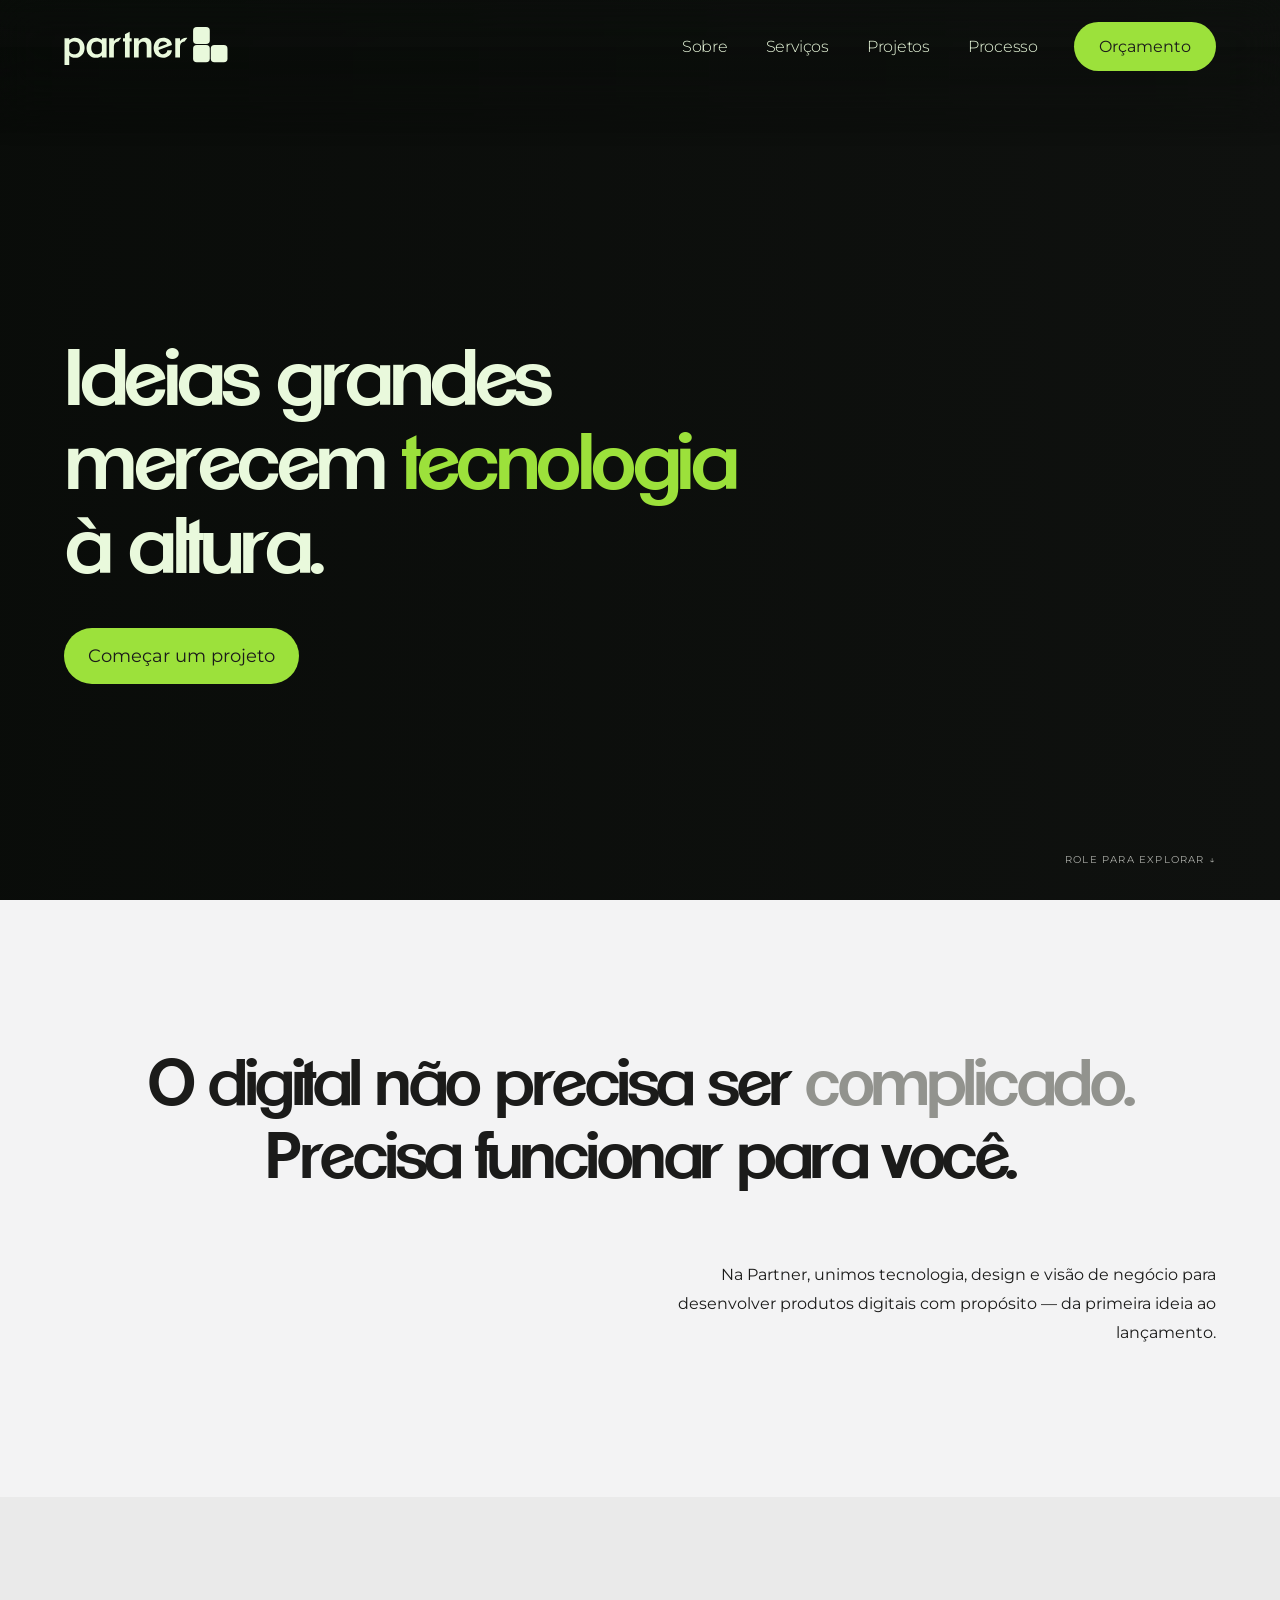
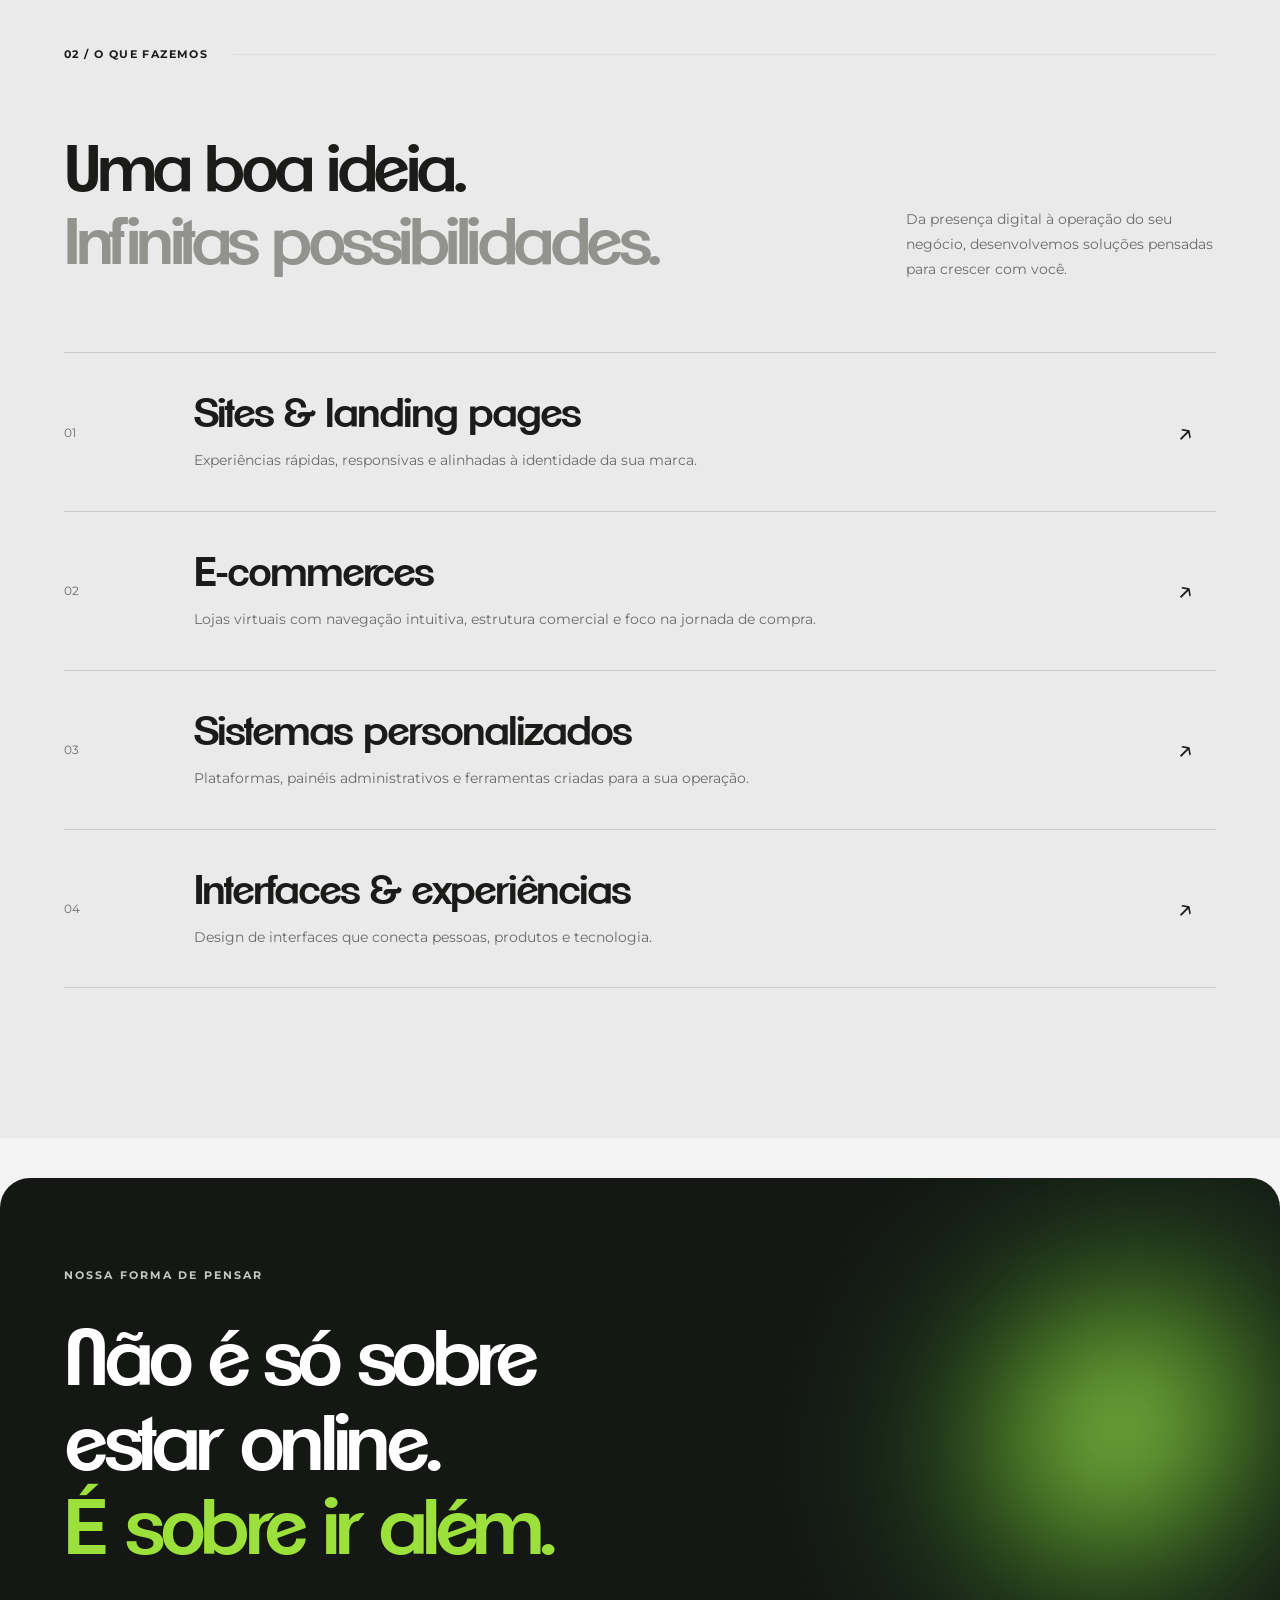
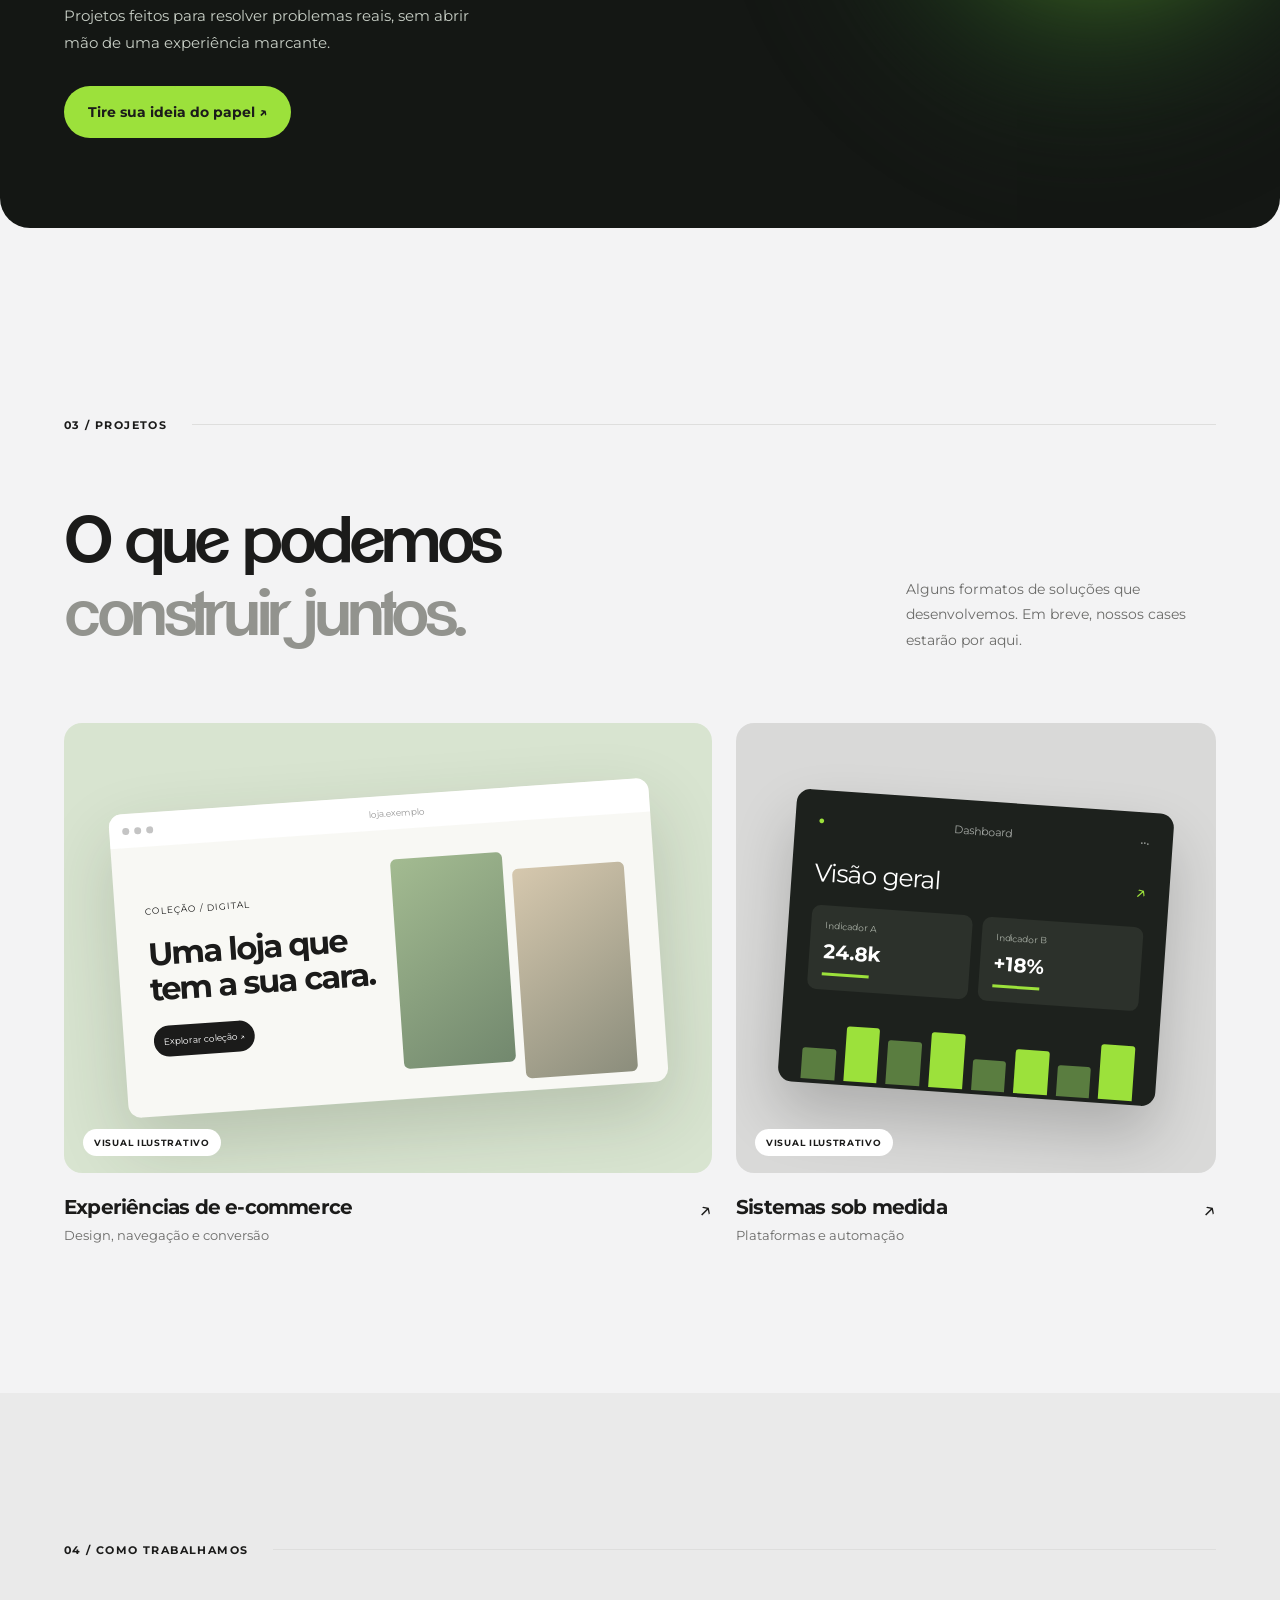
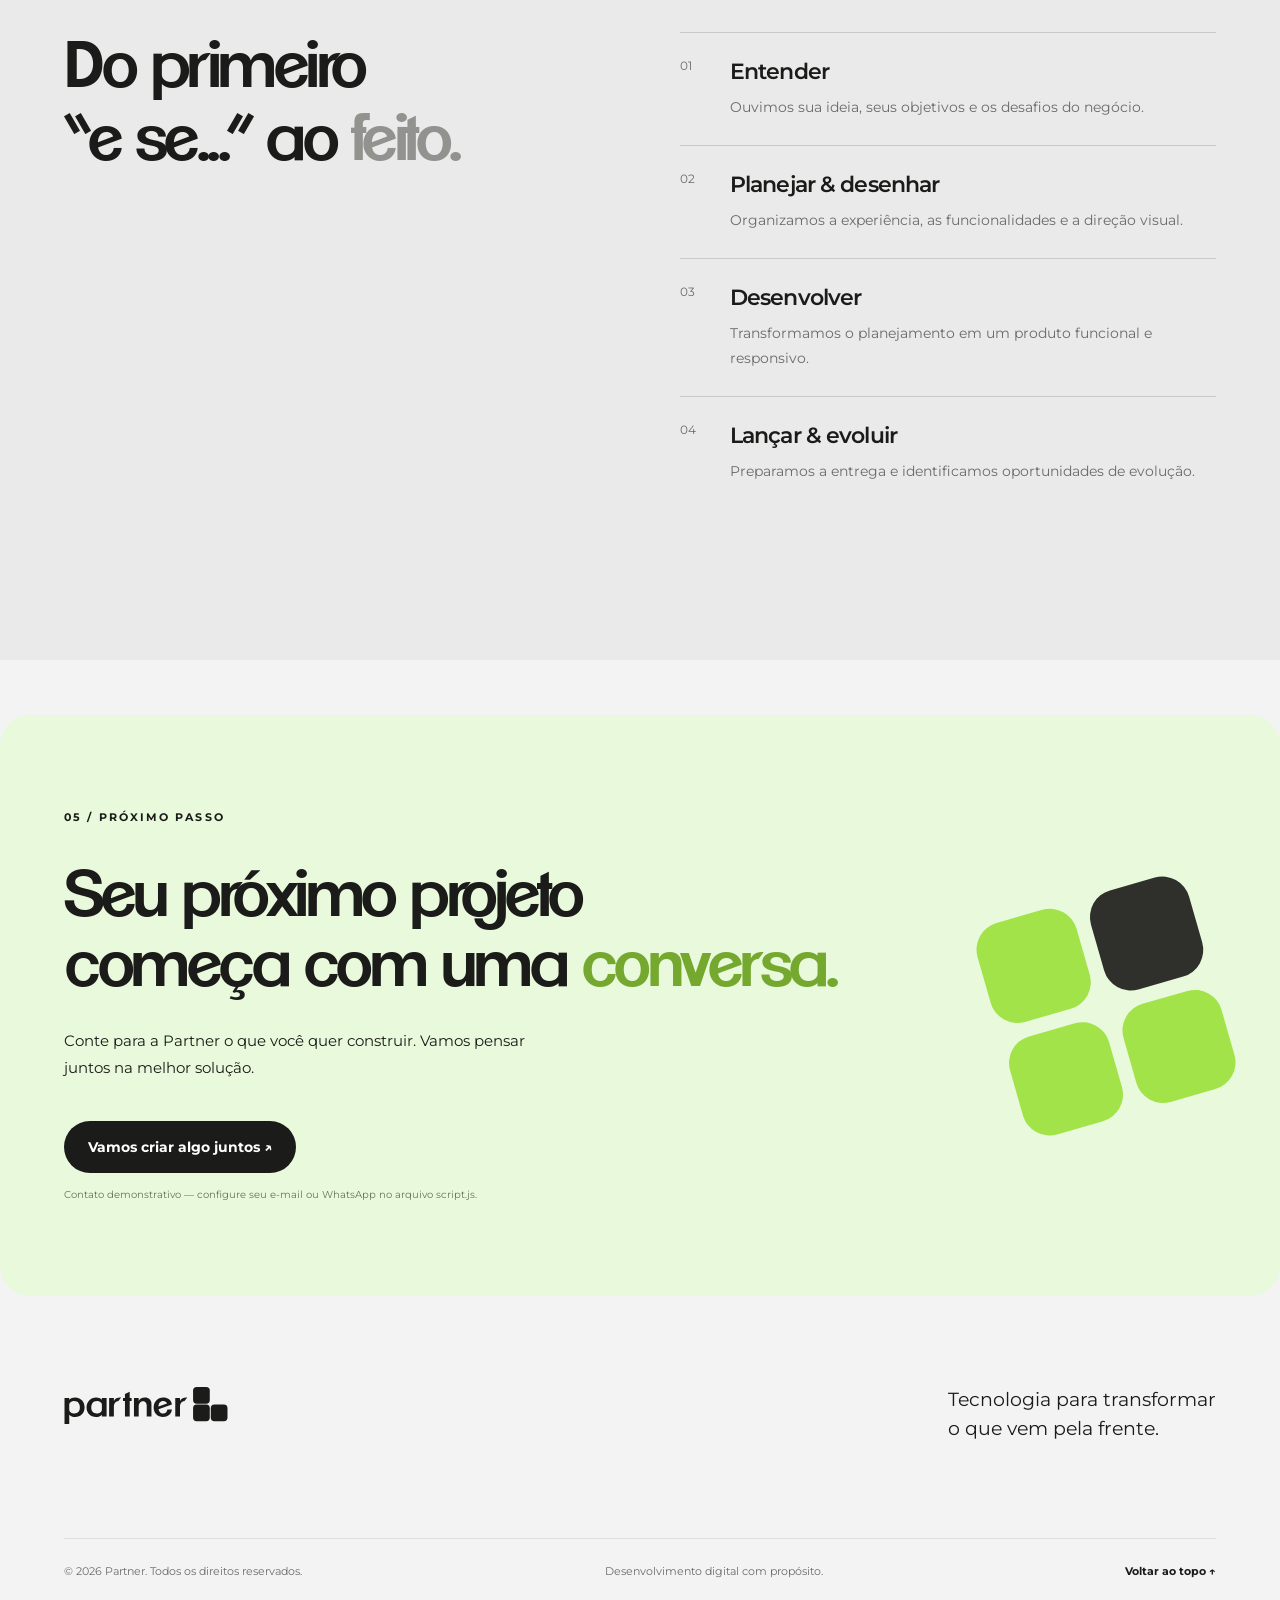
==== commit d07c34d2: "Add files via upload" ====
--- a/index.html
+++ b/index.html
@@ -1 +1 @@
-<!doctype html><html lang="pt-BR"><head><meta charset="utf-8"><meta name="viewport" content="width=device-width,initial-scale=1"><meta name="theme-color" content="#1B1B1A"><meta name="description" content="Partner: sites, lojas virtuais e sistemas personalizados para negócios que querem evoluir."><title>Partner | Tecnologia feita para o seu próximo passo</title><link rel="icon" type="image/svg+xml" href="favicon.svg"><link rel="stylesheet" href="styles.css"></head><body><a class="skip" href="#conteudo">Ir para o conteúdo</a><header class="header wrap"><a class="brand" href="#inicio" aria-label="Partner início"><img class="brand-logo brand-logo-light" src="logo-claro.svg" alt="Partner"><img class="brand-logo brand-logo-dark" src="logo-escuro.svg" alt="" aria-hidden="true"></a><nav class="nav" id="nav" aria-label="Navegação principal"><a href="#sobre">Sobre</a><a href="#servicos">Serviços</a><a href="#projetos">Projetos</a><a href="#processo">Processo</a></nav><a class="header-cta" href="#contato">Orçamento</a><button class="menu-toggle" aria-expanded="false" aria-controls="nav" aria-label="Abrir menu">☰</button></header><main id="conteudo"><section class="hero wrap" id="inicio"><video class="hero-video" autoplay muted loop playsinline preload="metadata" aria-hidden="true"><source src="fundo.mp4" type="video/mp4"></video><div class="hero-glow glow-a"></div><div class="hero-glow glow-b"></div><div class="hero-content"><h1 class="animated-title">Ideias grandes<br>merecem <em>tecnologia</em><br>à altura.</h1><div class="actions"><a class="btn btn-lime" href="#contato">Começar um projeto</a></div></div><div class="hero-bottom"><span>ROLE PARA EXPLORAR ↓</span></div></section><section class="intro wrap section" id="sobre"><div class="intro-grid"><h2 class="animated-title">O digital não precisa ser <span class="soft">complicado.</span> Precisa funcionar para você.</h2></div><div class="intro-footer"><p>Na Partner, unimos tecnologia, design e visão de negócio para desenvolver produtos digitais com propósito — da primeira ideia ao lançamento.</p></div></section><section class="services section" id="servicos"><div class="wrap"><div class="section-label"><span class="index">02 / O QUE FAZEMOS</span><span class="small-line"></span></div><div class="section-heading"><h2>Uma boa ideia.<br><span class="soft">Infinitas possibilidades.</span></h2><p>Da presença digital à operação do seu negócio, desenvolvemos soluções pensadas para crescer com você.</p></div><div class="service-list"><article class="service"><span class="service-number">01</span><div><h3>Sites & landing pages</h3><p>Experiências rápidas, responsivas e alinhadas à identidade da sua marca.</p></div><span class="service-arrow">↗</span></article><article class="service"><span class="service-number">02</span><div><h3>E-commerces</h3><p>Lojas virtuais com navegação intuitiva, estrutura comercial e foco na jornada de compra.</p></div><span class="service-arrow">↗</span></article><article class="service"><span class="service-number">03</span><div><h3>Sistemas personalizados</h3><p>Plataformas, painéis administrativos e ferramentas criadas para a sua operação.</p></div><span class="service-arrow">↗</span></article><article class="service"><span class="service-number">04</span><div><h3>Interfaces & experiências</h3><p>Design de interfaces que conecta pessoas, produtos e tecnologia.</p></div><span class="service-arrow">↗</span></article></div></div></section><section class="statement wrap"><div class="statement-glow"></div><div class="statement-inner"><p class="eyebrow light">NOSSA FORMA DE PENSAR</p><h2>Não é só sobre<br>estar online.<br><span>É sobre ir além.</span></h2><p>Projetos feitos para resolver problemas reais, sem abrir mão de uma experiência marcante.</p><a class="btn btn-lime" href="#contato">Tire sua ideia do papel ↗</a></div></section><section class="projects wrap section" id="projetos"><div class="section-label"><span class="index">03 / PROJETOS</span><span class="small-line"></span></div><div class="section-heading"><h2>O que podemos<br><span class="soft">construir juntos.</span></h2><p>Alguns formatos de soluções que desenvolvemos. Em breve, nossos cases estarão por aqui.</p></div><div class="project-grid"><article class="project-card project-wide"><div class="project-art art-commerce"><div class="mock-browser"><div class="browser-top"><b></b><b></b><b></b><span>loja.exemplo</span></div><div class="browser-body"><div class="browser-copy"><small>COLEÇÃO / DIGITAL</small><strong>Uma loja que<br>tem a sua cara.</strong><span class="mini-pill">Explorar coleção ↗</span></div><div class="browser-product"><span></span><span></span></div></div></div><span class="art-tag">VISUAL ILUSTRATIVO</span></div><div class="project-caption"><div><h3>Experiências de e-commerce</h3><p>Design, navegação e conversão</p></div><span>↗</span></div></article><article class="project-card"><div class="project-art art-system"><div class="dashboard"><div class="dash-top"><span class="dash-mark">●</span><span>Dashboard</span><span>•••</span></div><div class="dash-title">Visão geral <small>↗</small></div><div class="dash-stats"><div><small>Indicador A</small><b>24.8k</b><i></i></div><div><small>Indicador B</small><b>+18%</b><i></i></div></div><div class="bars"><i></i><i></i><i></i><i></i><i></i><i></i><i></i><i></i></div></div><span class="art-tag">VISUAL ILUSTRATIVO</span></div><div class="project-caption"><div><h3>Sistemas sob medida</h3><p>Plataformas e automação</p></div><span>↗</span></div></article></div></section><section class="process section" id="processo"><div class="wrap"><div class="section-label"><span class="index">04 / COMO TRABALHAMOS</span><span class="small-line"></span></div><div class="process-grid"><h2>Do primeiro<br>“e se...” ao <span class="soft">feito.</span></h2><div class="steps"><div><span>01</span><h3>Entender</h3><p>Ouvimos sua ideia, seus objetivos e os desafios do negócio.</p></div><div><span>02</span><h3>Planejar & desenhar</h3><p>Organizamos a experiência, as funcionalidades e a direção visual.</p></div><div><span>03</span><h3>Desenvolver</h3><p>Transformamos o planejamento em um produto funcional e responsivo.</p></div><div><span>04</span><h3>Lançar & evoluir</h3><p>Preparamos a entrega e identificamos oportunidades de evolução.</p></div></div></div></div></section><section class="contact wrap" id="contato"><div class="contact-inner"><p class="eyebrow">05 / PRÓXIMO PASSO</p><h2>Seu próximo projeto<br>começa com uma <span>conversa.</span></h2><p>Conte para a Partner o que você quer construir. Vamos pensar juntos na melhor solução.</p><a class="btn btn-dark" href="mailto:contato@exemplo.com?subject=Quero%20conversar%20sobre%20um%20projeto" id="contact-link">Vamos criar algo juntos ↗</a><small>Contato demonstrativo — configure seu e-mail ou WhatsApp no arquivo script.js.</small></div><div class="contact-shape"><span class="mark big" aria-hidden="true"><i></i><i></i><i></i><i></i></span></div></section></main><footer class="footer wrap"><div class="footer-top"><a class="brand" href="#inicio"><img class="brand-logo brand-logo-light" src="logo-claro.svg" alt="Partner"><img class="brand-logo brand-logo-dark" src="logo-escuro.svg" alt="" aria-hidden="true"></a><p>Tecnologia para transformar<br>o que vem pela frente.</p></div><div class="footer-bottom"><span>© <span id="year"></span> Partner. Todos os direitos reservados.</span><span>Desenvolvimento digital com propósito.</span><a href="#inicio">Voltar ao topo ↑</a></div></footer><script src="script.js"></script></body></html>
+<!doctype html><html lang="pt-BR"><head><meta charset="utf-8"><meta name="viewport" content="width=device-width,initial-scale=1"><meta name="theme-color" content="#1B1B1A"><meta name="description" content="Partner: sites, lojas virtuais e sistemas personalizados para negócios que querem evoluir."><title>Partner | Desenvolvimento de sites e sistemas</title><link rel="icon" type="image/svg+xml" href="favicon.svg"><link rel="stylesheet" href="styles.css"></head><body><a class="skip" href="#conteudo">Ir para o conteúdo</a><header class="header wrap"><a class="brand" href="#inicio" aria-label="Partner início"><img class="brand-logo brand-logo-light" src="logo-claro.svg" alt="Partner"><img class="brand-logo brand-logo-dark" src="logo-escuro.svg" alt="" aria-hidden="true"></a><nav class="nav" id="nav" aria-label="Navegação principal"><a href="#sobre">Sobre</a><a href="#servicos">Serviços</a><a href="#projetos">Projetos</a><a href="#processo">Processo</a></nav><a class="header-cta" href="#contato">Orçamento</a><button class="menu-toggle" aria-expanded="false" aria-controls="nav" aria-label="Abrir menu">☰</button></header><main id="conteudo"><section class="hero wrap" id="inicio"><video class="hero-video" autoplay muted loop playsinline preload="metadata" aria-hidden="true"><source src="fundo.mp4" type="video/mp4"></video><div class="hero-glow glow-a"></div><div class="hero-glow glow-b"></div><div class="hero-content"><h1 class="animated-title">Ideias grandes<br>merecem <em>tecnologia</em><br>à altura.</h1><div class="actions"><a class="btn btn-lime" href="#contato">Começar um projeto</a></div></div><div class="hero-bottom"><span>ROLE PARA EXPLORAR ↓</span></div></section><section class="intro wrap section" id="sobre"><div class="intro-grid"><h2 class="animated-title">O digital não precisa ser <span class="soft">complicado.</span> Precisa funcionar para você.</h2></div><div class="intro-footer"><p>Na Partner, unimos tecnologia, design e visão de negócio para desenvolver produtos digitais com propósito — da primeira ideia ao lançamento.</p></div></section><section class="services section" id="servicos"><div class="wrap"><div class="section-label"><span class="index">02 / O QUE FAZEMOS</span><span class="small-line"></span></div><div class="section-heading"><h2>Uma boa ideia.<br><span class="soft">Infinitas possibilidades.</span></h2><p>Da presença digital à operação do seu negócio, desenvolvemos soluções pensadas para crescer com você.</p></div><div class="service-list"><article class="service"><span class="service-number">01</span><div><h3>Sites & landing pages</h3><p>Experiências rápidas, responsivas e alinhadas à identidade da sua marca.</p></div><span class="service-arrow">↗</span></article><article class="service"><span class="service-number">02</span><div><h3>E-commerces</h3><p>Lojas virtuais com navegação intuitiva, estrutura comercial e foco na jornada de compra.</p></div><span class="service-arrow">↗</span></article><article class="service"><span class="service-number">03</span><div><h3>Sistemas personalizados</h3><p>Plataformas, painéis administrativos e ferramentas criadas para a sua operação.</p></div><span class="service-arrow">↗</span></article><article class="service"><span class="service-number">04</span><div><h3>Interfaces & experiências</h3><p>Design de interfaces que conecta pessoas, produtos e tecnologia.</p></div><span class="service-arrow">↗</span></article></div></div></section><section class="statement wrap"><div class="statement-glow"></div><div class="statement-inner"><p class="eyebrow light">NOSSA FORMA DE PENSAR</p><h2>Não é só sobre<br>estar online.<br><span>É sobre ir além.</span></h2><p>Projetos feitos para resolver problemas reais, sem abrir mão de uma experiência marcante.</p><a class="btn btn-lime" href="#contato">Tire sua ideia do papel ↗</a></div></section><section class="projects wrap section" id="projetos"><div class="section-label"><span class="index">03 / PROJETOS</span><span class="small-line"></span></div><div class="section-heading"><h2>O que podemos<br><span class="soft">construir juntos.</span></h2><p>Alguns formatos de soluções que desenvolvemos. Em breve, nossos cases estarão por aqui.</p></div><div class="project-grid"><article class="project-card project-wide"><div class="project-art art-commerce"><div class="mock-browser"><div class="browser-top"><b></b><b></b><b></b><span>loja.exemplo</span></div><div class="browser-body"><div class="browser-copy"><small>COLEÇÃO / DIGITAL</small><strong>Uma loja que<br>tem a sua cara.</strong><span class="mini-pill">Explorar coleção ↗</span></div><div class="browser-product"><span></span><span></span></div></div></div><span class="art-tag">VISUAL ILUSTRATIVO</span></div><div class="project-caption"><div><h3>Experiências de e-commerce</h3><p>Design, navegação e conversão</p></div><span>↗</span></div></article><article class="project-card"><div class="project-art art-system"><div class="dashboard"><div class="dash-top"><span class="dash-mark">●</span><span>Dashboard</span><span>•••</span></div><div class="dash-title">Visão geral <small>↗</small></div><div class="dash-stats"><div><small>Indicador A</small><b>24.8k</b><i></i></div><div><small>Indicador B</small><b>+18%</b><i></i></div></div><div class="bars"><i></i><i></i><i></i><i></i><i></i><i></i><i></i><i></i></div></div><span class="art-tag">VISUAL ILUSTRATIVO</span></div><div class="project-caption"><div><h3>Sistemas sob medida</h3><p>Plataformas e automação</p></div><span>↗</span></div></article></div></section><section class="process section" id="processo"><div class="wrap"><div class="section-label"><span class="index">04 / COMO TRABALHAMOS</span><span class="small-line"></span></div><div class="process-grid"><h2>Do primeiro<br>“e se...” ao <span class="soft">feito.</span></h2><div class="steps"><div><span>01</span><h3>Entender</h3><p>Ouvimos sua ideia, seus objetivos e os desafios do negócio.</p></div><div><span>02</span><h3>Planejar & desenhar</h3><p>Organizamos a experiência, as funcionalidades e a direção visual.</p></div><div><span>03</span><h3>Desenvolver</h3><p>Transformamos o planejamento em um produto funcional e responsivo.</p></div><div><span>04</span><h3>Lançar & evoluir</h3><p>Preparamos a entrega e identificamos oportunidades de evolução.</p></div></div></div></div></section><section class="contact wrap" id="contato"><div class="contact-inner"><p class="eyebrow">05 / PRÓXIMO PASSO</p><h2>Seu próximo projeto<br>começa com uma <span>conversa.</span></h2><p>Conte para a Partner o que você quer construir. Vamos pensar juntos na melhor solução.</p><a class="btn btn-dark" href="mailto:contato@exemplo.com?subject=Quero%20conversar%20sobre%20um%20projeto" id="contact-link">Vamos criar algo juntos ↗</a><small>Contato demonstrativo — configure seu e-mail ou WhatsApp no arquivo script.js.</small></div><div class="contact-shape"><span class="mark big" aria-hidden="true"><i></i><i></i><i></i><i></i></span></div></section></main><footer class="footer wrap"><div class="footer-top"><a class="brand" href="#inicio"><img class="brand-logo brand-logo-light" src="logo-claro.svg" alt="Partner"><img class="brand-logo brand-logo-dark" src="logo-escuro.svg" alt="" aria-hidden="true"></a><p>Tecnologia para transformar<br>o que vem pela frente.</p></div><div class="footer-bottom"><span>© <span id="year"></span> Partner. Todos os direitos reservados.</span><span>Desenvolvimento digital com propósito.</span><a href="#inicio">Voltar ao topo ↑</a></div></footer><script src="script.js"></script></body></html>
--- a/styles.css
+++ b/styles.css
@@ -126,3 +126,28 @@
     transition: none !important; transform: none !important;
   }
 }
+
+/* Correção solicitada: alinhar o título da seção Sobre à direita,
+   sem mover o bloco ou alterar o alinhamento do parágrafo. */
+.intro .intro-grid h2 { text-align: right; }
+@media (min-width: 851px) {
+  .intro .intro-grid h2 { text-align: right; }
+}
+
+/* Partner: centralização do título da seção Sobre */
+.intro .intro-grid {
+  display: flex;
+  justify-content: center;
+  width: 100%;
+  max-width: none;
+  margin-inline: auto;
+}
+.intro .intro-grid h2 {
+  width: 100%;
+  max-width: 1100px;
+  margin-inline: auto;
+  text-align: center;
+}
+@media (max-width: 850px) {
+  .intro .intro-grid h2 { max-width: 100%; text-align: center; }
+}
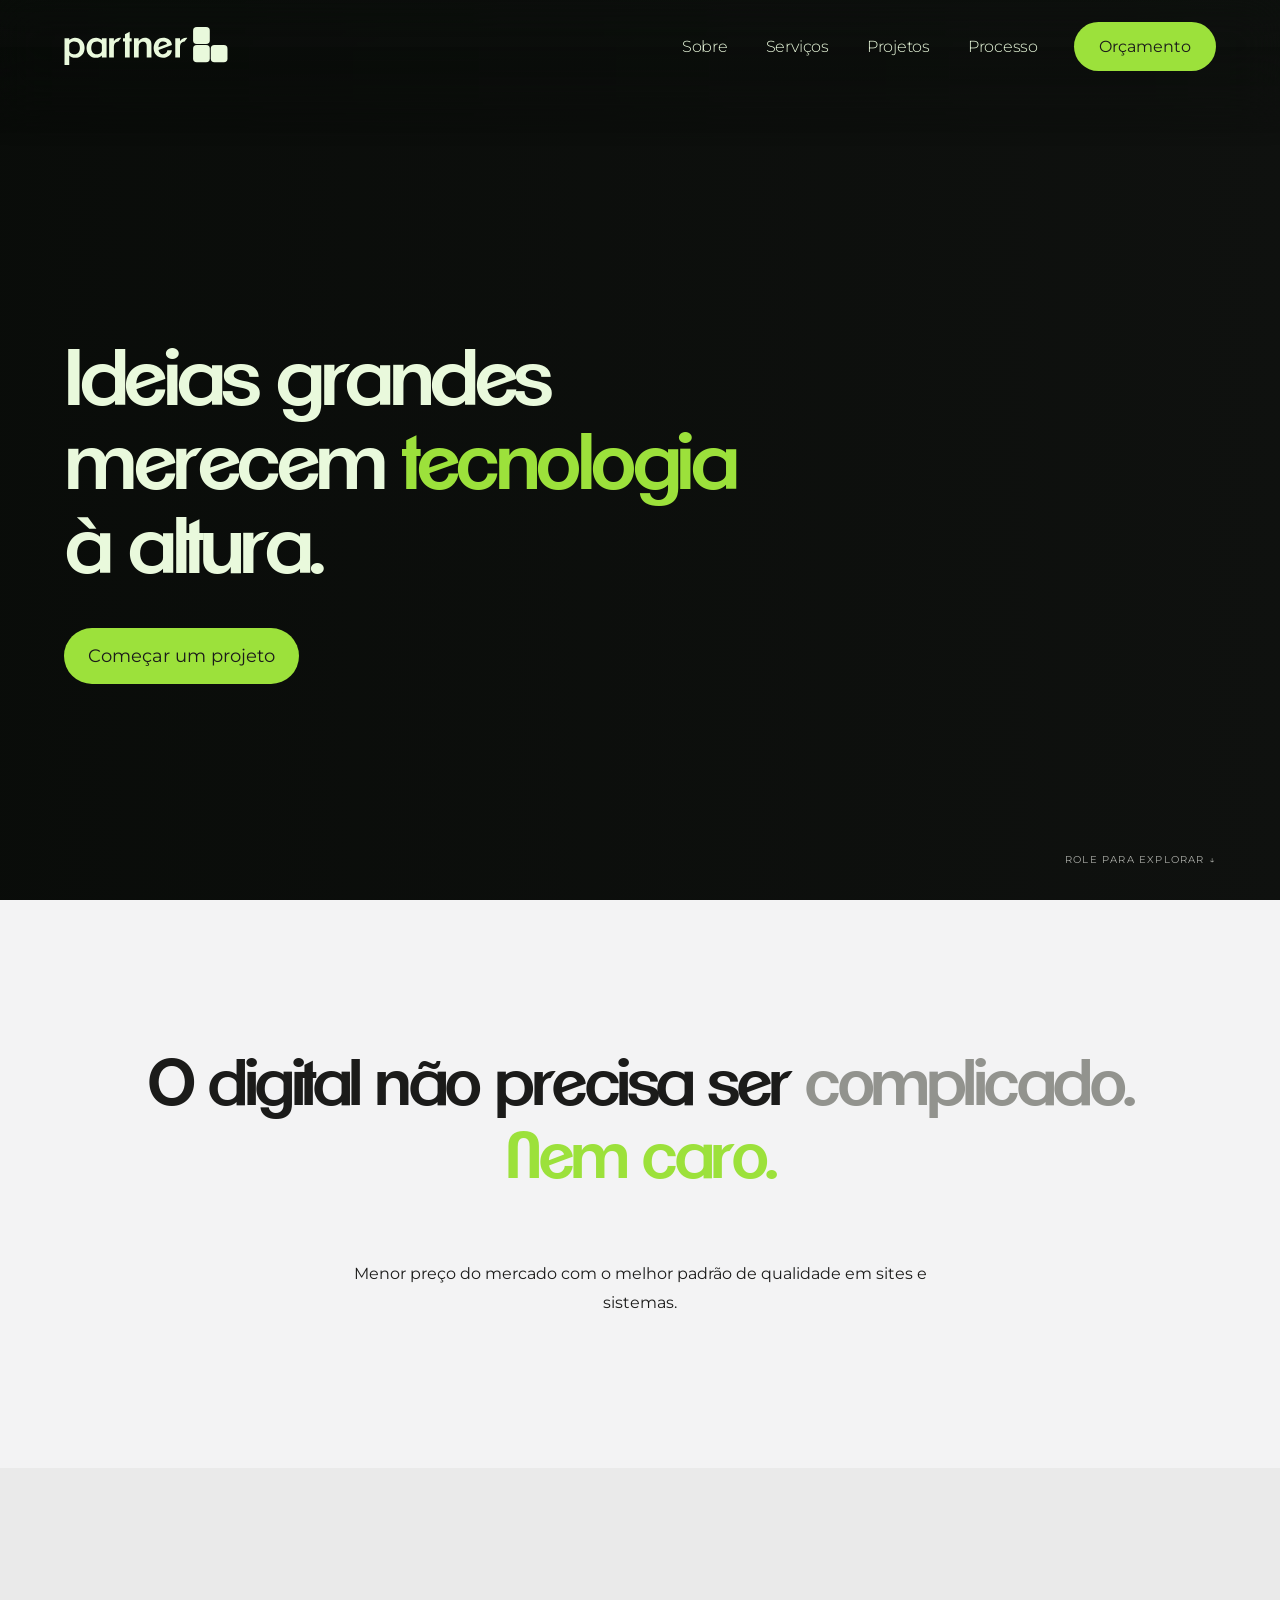
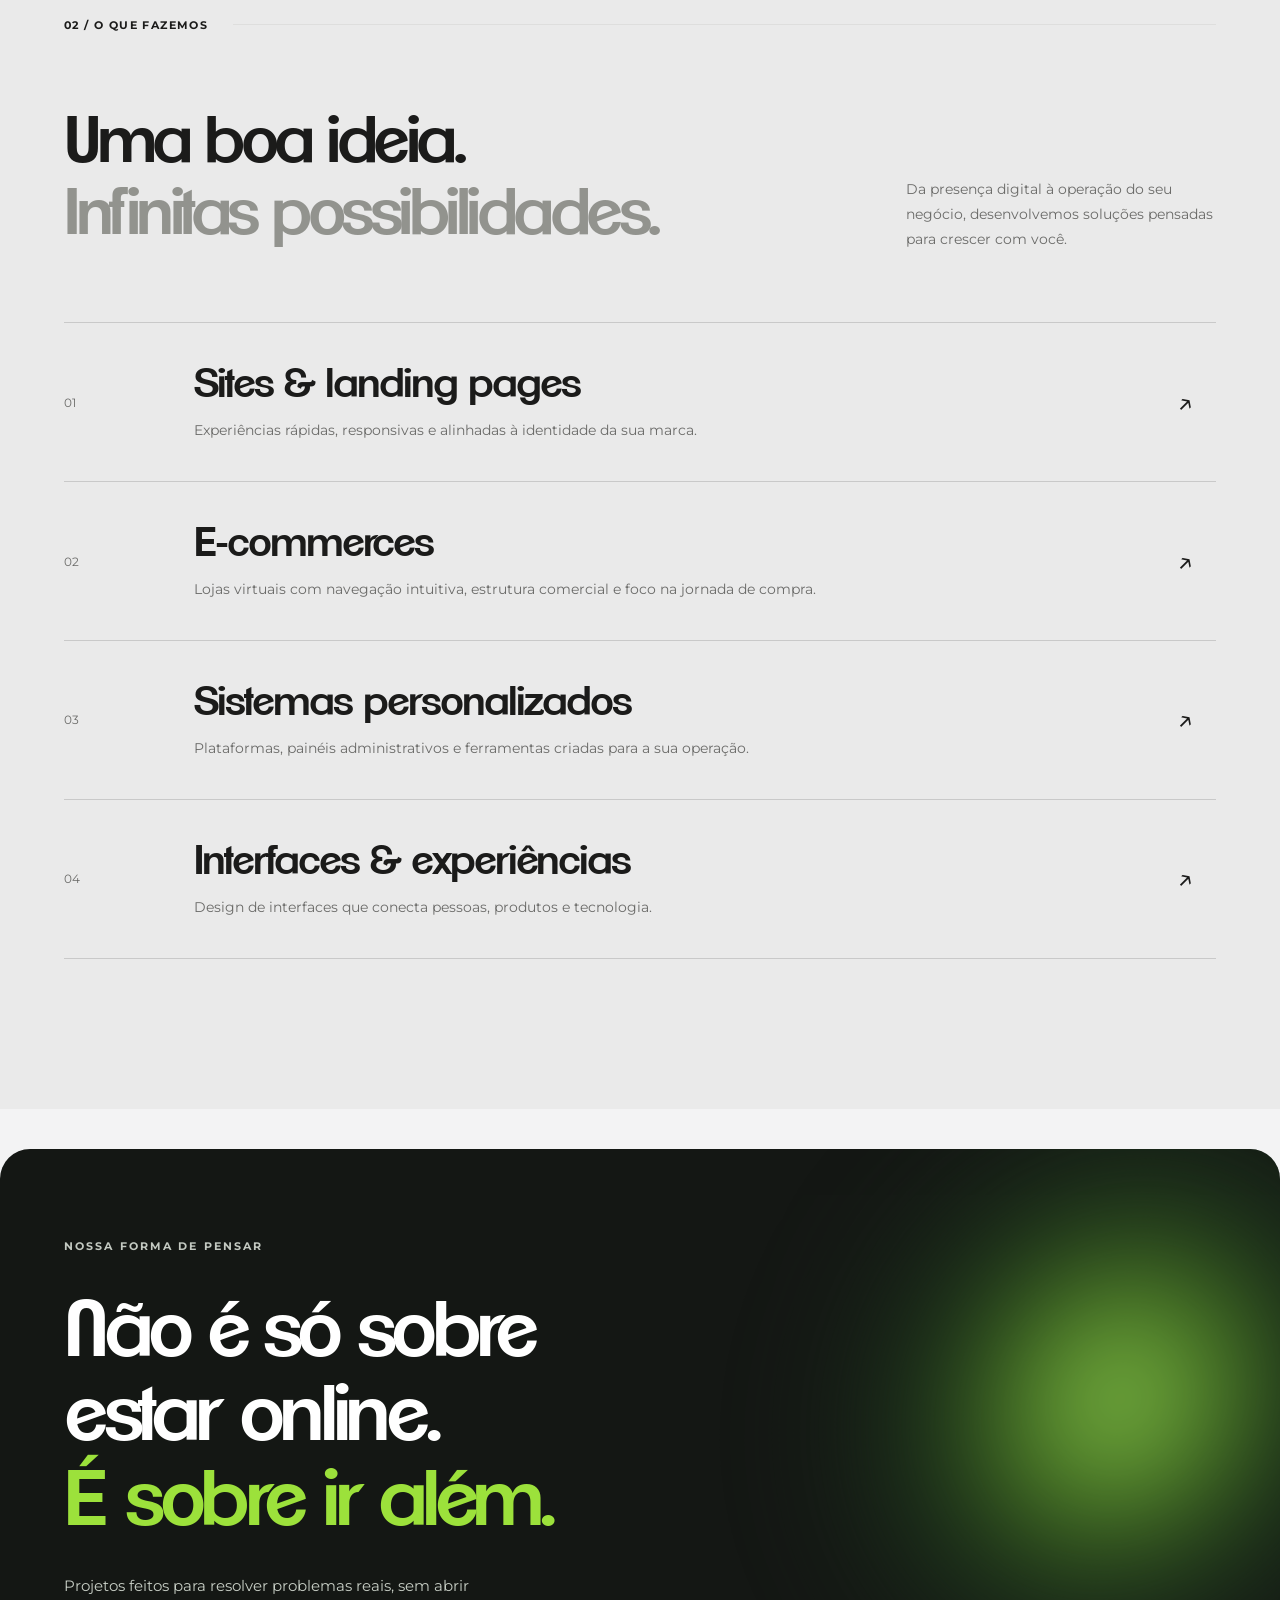
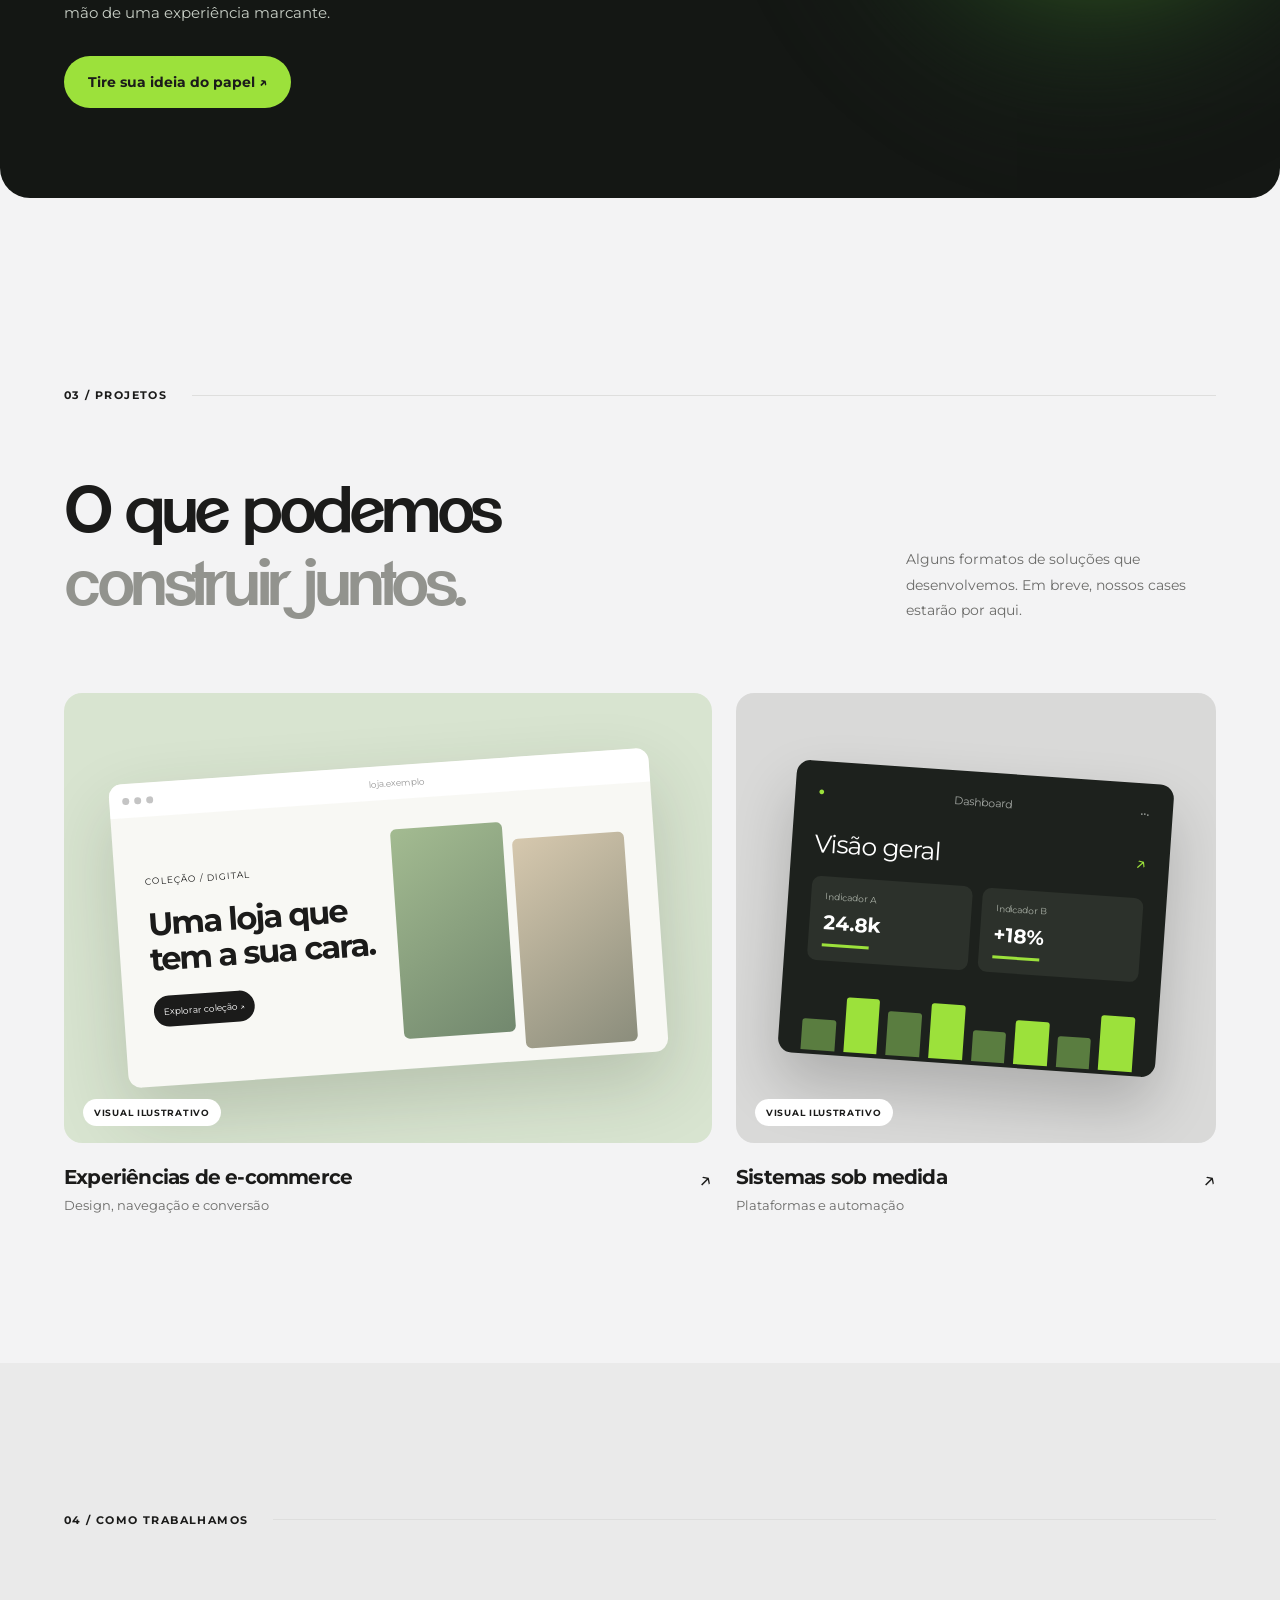
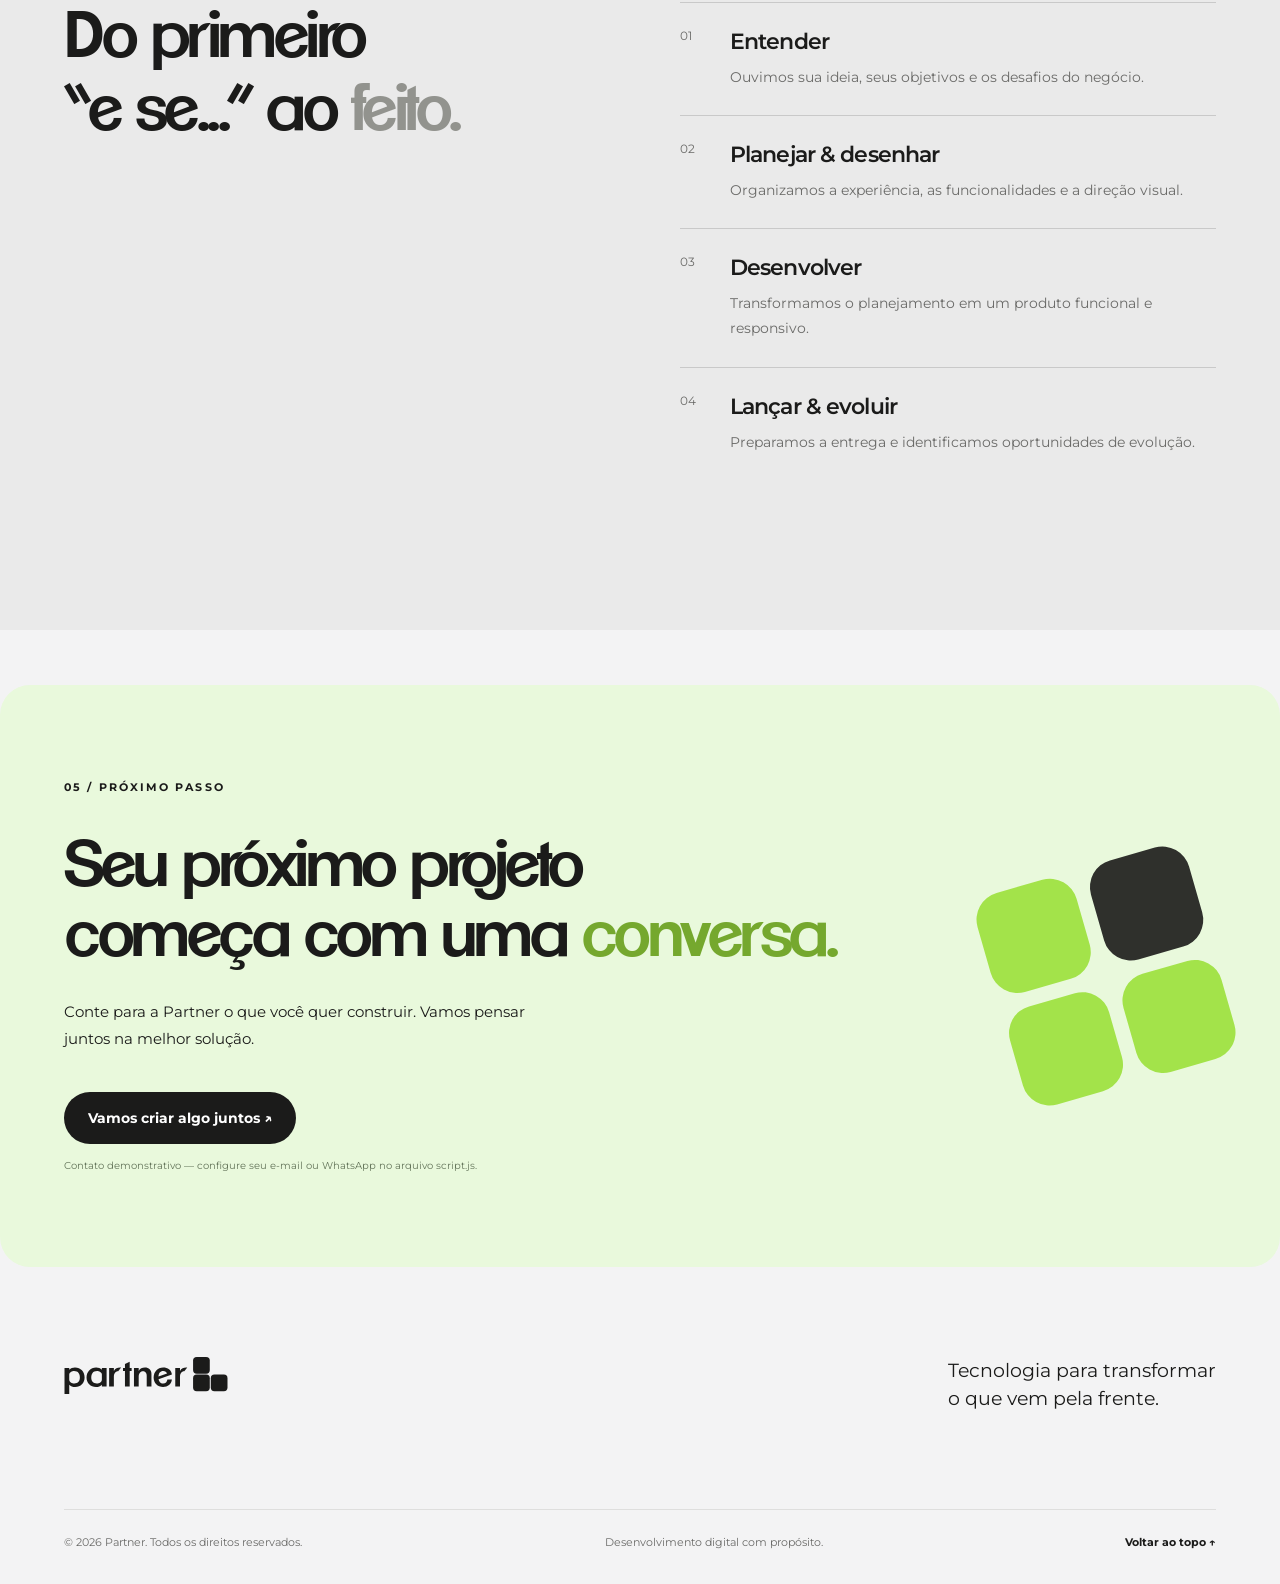
==== commit c6a1ef6a: "Add files via upload" ====
--- a/index.html
+++ b/index.html
@@ -1 +1 @@
-<!doctype html><html lang="pt-BR"><head><meta charset="utf-8"><meta name="viewport" content="width=device-width,initial-scale=1"><meta name="theme-color" content="#1B1B1A"><meta name="description" content="Partner: sites, lojas virtuais e sistemas personalizados para negócios que querem evoluir."><title>Partner | Desenvolvimento de sites e sistemas</title><link rel="icon" type="image/svg+xml" href="favicon.svg"><link rel="stylesheet" href="styles.css"></head><body><a class="skip" href="#conteudo">Ir para o conteúdo</a><header class="header wrap"><a class="brand" href="#inicio" aria-label="Partner início"><img class="brand-logo brand-logo-light" src="logo-claro.svg" alt="Partner"><img class="brand-logo brand-logo-dark" src="logo-escuro.svg" alt="" aria-hidden="true"></a><nav class="nav" id="nav" aria-label="Navegação principal"><a href="#sobre">Sobre</a><a href="#servicos">Serviços</a><a href="#projetos">Projetos</a><a href="#processo">Processo</a></nav><a class="header-cta" href="#contato">Orçamento</a><button class="menu-toggle" aria-expanded="false" aria-controls="nav" aria-label="Abrir menu">☰</button></header><main id="conteudo"><section class="hero wrap" id="inicio"><video class="hero-video" autoplay muted loop playsinline preload="metadata" aria-hidden="true"><source src="fundo.mp4" type="video/mp4"></video><div class="hero-glow glow-a"></div><div class="hero-glow glow-b"></div><div class="hero-content"><h1 class="animated-title">Ideias grandes<br>merecem <em>tecnologia</em><br>à altura.</h1><div class="actions"><a class="btn btn-lime" href="#contato">Começar um projeto</a></div></div><div class="hero-bottom"><span>ROLE PARA EXPLORAR ↓</span></div></section><section class="intro wrap section" id="sobre"><div class="intro-grid"><h2 class="animated-title">O digital não precisa ser <span class="soft">complicado.</span> Precisa funcionar para você.</h2></div><div class="intro-footer"><p>Na Partner, unimos tecnologia, design e visão de negócio para desenvolver produtos digitais com propósito — da primeira ideia ao lançamento.</p></div></section><section class="services section" id="servicos"><div class="wrap"><div class="section-label"><span class="index">02 / O QUE FAZEMOS</span><span class="small-line"></span></div><div class="section-heading"><h2>Uma boa ideia.<br><span class="soft">Infinitas possibilidades.</span></h2><p>Da presença digital à operação do seu negócio, desenvolvemos soluções pensadas para crescer com você.</p></div><div class="service-list"><article class="service"><span class="service-number">01</span><div><h3>Sites & landing pages</h3><p>Experiências rápidas, responsivas e alinhadas à identidade da sua marca.</p></div><span class="service-arrow">↗</span></article><article class="service"><span class="service-number">02</span><div><h3>E-commerces</h3><p>Lojas virtuais com navegação intuitiva, estrutura comercial e foco na jornada de compra.</p></div><span class="service-arrow">↗</span></article><article class="service"><span class="service-number">03</span><div><h3>Sistemas personalizados</h3><p>Plataformas, painéis administrativos e ferramentas criadas para a sua operação.</p></div><span class="service-arrow">↗</span></article><article class="service"><span class="service-number">04</span><div><h3>Interfaces & experiências</h3><p>Design de interfaces que conecta pessoas, produtos e tecnologia.</p></div><span class="service-arrow">↗</span></article></div></div></section><section class="statement wrap"><div class="statement-glow"></div><div class="statement-inner"><p class="eyebrow light">NOSSA FORMA DE PENSAR</p><h2>Não é só sobre<br>estar online.<br><span>É sobre ir além.</span></h2><p>Projetos feitos para resolver problemas reais, sem abrir mão de uma experiência marcante.</p><a class="btn btn-lime" href="#contato">Tire sua ideia do papel ↗</a></div></section><section class="projects wrap section" id="projetos"><div class="section-label"><span class="index">03 / PROJETOS</span><span class="small-line"></span></div><div class="section-heading"><h2>O que podemos<br><span class="soft">construir juntos.</span></h2><p>Alguns formatos de soluções que desenvolvemos. Em breve, nossos cases estarão por aqui.</p></div><div class="project-grid"><article class="project-card project-wide"><div class="project-art art-commerce"><div class="mock-browser"><div class="browser-top"><b></b><b></b><b></b><span>loja.exemplo</span></div><div class="browser-body"><div class="browser-copy"><small>COLEÇÃO / DIGITAL</small><strong>Uma loja que<br>tem a sua cara.</strong><span class="mini-pill">Explorar coleção ↗</span></div><div class="browser-product"><span></span><span></span></div></div></div><span class="art-tag">VISUAL ILUSTRATIVO</span></div><div class="project-caption"><div><h3>Experiências de e-commerce</h3><p>Design, navegação e conversão</p></div><span>↗</span></div></article><article class="project-card"><div class="project-art art-system"><div class="dashboard"><div class="dash-top"><span class="dash-mark">●</span><span>Dashboard</span><span>•••</span></div><div class="dash-title">Visão geral <small>↗</small></div><div class="dash-stats"><div><small>Indicador A</small><b>24.8k</b><i></i></div><div><small>Indicador B</small><b>+18%</b><i></i></div></div><div class="bars"><i></i><i></i><i></i><i></i><i></i><i></i><i></i><i></i></div></div><span class="art-tag">VISUAL ILUSTRATIVO</span></div><div class="project-caption"><div><h3>Sistemas sob medida</h3><p>Plataformas e automação</p></div><span>↗</span></div></article></div></section><section class="process section" id="processo"><div class="wrap"><div class="section-label"><span class="index">04 / COMO TRABALHAMOS</span><span class="small-line"></span></div><div class="process-grid"><h2>Do primeiro<br>“e se...” ao <span class="soft">feito.</span></h2><div class="steps"><div><span>01</span><h3>Entender</h3><p>Ouvimos sua ideia, seus objetivos e os desafios do negócio.</p></div><div><span>02</span><h3>Planejar & desenhar</h3><p>Organizamos a experiência, as funcionalidades e a direção visual.</p></div><div><span>03</span><h3>Desenvolver</h3><p>Transformamos o planejamento em um produto funcional e responsivo.</p></div><div><span>04</span><h3>Lançar & evoluir</h3><p>Preparamos a entrega e identificamos oportunidades de evolução.</p></div></div></div></div></section><section class="contact wrap" id="contato"><div class="contact-inner"><p class="eyebrow">05 / PRÓXIMO PASSO</p><h2>Seu próximo projeto<br>começa com uma <span>conversa.</span></h2><p>Conte para a Partner o que você quer construir. Vamos pensar juntos na melhor solução.</p><a class="btn btn-dark" href="mailto:contato@exemplo.com?subject=Quero%20conversar%20sobre%20um%20projeto" id="contact-link">Vamos criar algo juntos ↗</a><small>Contato demonstrativo — configure seu e-mail ou WhatsApp no arquivo script.js.</small></div><div class="contact-shape"><span class="mark big" aria-hidden="true"><i></i><i></i><i></i><i></i></span></div></section></main><footer class="footer wrap"><div class="footer-top"><a class="brand" href="#inicio"><img class="brand-logo brand-logo-light" src="logo-claro.svg" alt="Partner"><img class="brand-logo brand-logo-dark" src="logo-escuro.svg" alt="" aria-hidden="true"></a><p>Tecnologia para transformar<br>o que vem pela frente.</p></div><div class="footer-bottom"><span>© <span id="year"></span> Partner. Todos os direitos reservados.</span><span>Desenvolvimento digital com propósito.</span><a href="#inicio">Voltar ao topo ↑</a></div></footer><script src="script.js"></script></body></html>
+<!doctype html><html lang="pt-BR"><head><meta charset="utf-8"><meta name="viewport" content="width=device-width,initial-scale=1"><meta name="theme-color" content="#1B1B1A"><meta name="description" content="Partner: sites, lojas virtuais e sistemas personalizados para negócios que querem evoluir."><title>Partner | Desenvolvimento de sites e sistemas</title><link rel="icon" type="image/svg+xml" href="favicon.svg"><link rel="stylesheet" href="styles.css"></head><body><a class="skip" href="#conteudo">Ir para o conteúdo</a><header class="header wrap"><a class="brand" href="#inicio" aria-label="Partner início"><img class="brand-logo brand-logo-light" src="logo-claro.svg" alt="Partner"><img class="brand-logo brand-logo-dark" src="logo-escuro.svg" alt="" aria-hidden="true"></a><nav class="nav" id="nav" aria-label="Navegação principal"><a href="#sobre">Sobre</a><a href="#servicos">Serviços</a><a href="#projetos">Projetos</a><a href="#processo">Processo</a></nav><a class="header-cta" href="#contato">Orçamento</a><button class="menu-toggle" aria-expanded="false" aria-controls="nav" aria-label="Abrir menu">☰</button></header><main id="conteudo"><section class="hero wrap" id="inicio"><video class="hero-video" autoplay muted loop playsinline preload="metadata" aria-hidden="true"><source src="fundo.mp4" type="video/mp4"></video><div class="hero-glow glow-a"></div><div class="hero-glow glow-b"></div><div class="hero-content"><h1 class="animated-title">Ideias grandes<br>merecem <em>tecnologia</em><br>à altura.</h1><div class="actions"><a class="btn btn-lime" href="#contato">Começar um projeto</a></div></div><div class="hero-bottom"><span>ROLE PARA EXPLORAR ↓</span></div></section><section class="intro wrap section" id="sobre"><div class="intro-grid"><h2 class="animated-title">O digital não precisa ser <span class="soft">complicado.</span> <span class="green-highlight">Nem caro.</span></h2></div><div class="intro-footer"><p>Menor preço do mercado com o melhor padrão de qualidade em sites e sistemas.</p></div></section><section class="services section" id="servicos"><div class="wrap"><div class="section-label"><span class="index">02 / O QUE FAZEMOS</span><span class="small-line"></span></div><div class="section-heading"><h2>Uma boa ideia.<br><span class="soft">Infinitas possibilidades.</span></h2><p>Da presença digital à operação do seu negócio, desenvolvemos soluções pensadas para crescer com você.</p></div><div class="service-list"><article class="service"><span class="service-number">01</span><div><h3>Sites & landing pages</h3><p>Experiências rápidas, responsivas e alinhadas à identidade da sua marca.</p></div><span class="service-arrow">↗</span></article><article class="service"><span class="service-number">02</span><div><h3>E-commerces</h3><p>Lojas virtuais com navegação intuitiva, estrutura comercial e foco na jornada de compra.</p></div><span class="service-arrow">↗</span></article><article class="service"><span class="service-number">03</span><div><h3>Sistemas personalizados</h3><p>Plataformas, painéis administrativos e ferramentas criadas para a sua operação.</p></div><span class="service-arrow">↗</span></article><article class="service"><span class="service-number">04</span><div><h3>Interfaces & experiências</h3><p>Design de interfaces que conecta pessoas, produtos e tecnologia.</p></div><span class="service-arrow">↗</span></article></div></div></section><section class="statement wrap"><div class="statement-glow"></div><div class="statement-inner"><p class="eyebrow light">NOSSA FORMA DE PENSAR</p><h2>Não é só sobre<br>estar online.<br><span>É sobre ir além.</span></h2><p>Projetos feitos para resolver problemas reais, sem abrir mão de uma experiência marcante.</p><a class="btn btn-lime" href="#contato">Tire sua ideia do papel ↗</a></div></section><section class="projects wrap section" id="projetos"><div class="section-label"><span class="index">03 / PROJETOS</span><span class="small-line"></span></div><div class="section-heading"><h2>O que podemos<br><span class="soft">construir juntos.</span></h2><p>Alguns formatos de soluções que desenvolvemos. Em breve, nossos cases estarão por aqui.</p></div><div class="project-grid"><article class="project-card project-wide"><div class="project-art art-commerce"><div class="mock-browser"><div class="browser-top"><b></b><b></b><b></b><span>loja.exemplo</span></div><div class="browser-body"><div class="browser-copy"><small>COLEÇÃO / DIGITAL</small><strong>Uma loja que<br>tem a sua cara.</strong><span class="mini-pill">Explorar coleção ↗</span></div><div class="browser-product"><span></span><span></span></div></div></div><span class="art-tag">VISUAL ILUSTRATIVO</span></div><div class="project-caption"><div><h3>Experiências de e-commerce</h3><p>Design, navegação e conversão</p></div><span>↗</span></div></article><article class="project-card"><div class="project-art art-system"><div class="dashboard"><div class="dash-top"><span class="dash-mark">●</span><span>Dashboard</span><span>•••</span></div><div class="dash-title">Visão geral <small>↗</small></div><div class="dash-stats"><div><small>Indicador A</small><b>24.8k</b><i></i></div><div><small>Indicador B</small><b>+18%</b><i></i></div></div><div class="bars"><i></i><i></i><i></i><i></i><i></i><i></i><i></i><i></i></div></div><span class="art-tag">VISUAL ILUSTRATIVO</span></div><div class="project-caption"><div><h3>Sistemas sob medida</h3><p>Plataformas e automação</p></div><span>↗</span></div></article></div></section><section class="process section" id="processo"><div class="wrap"><div class="section-label"><span class="index">04 / COMO TRABALHAMOS</span><span class="small-line"></span></div><div class="process-grid"><h2>Do primeiro<br>“e se...” ao <span class="soft">feito.</span></h2><div class="steps"><div><span>01</span><h3>Entender</h3><p>Ouvimos sua ideia, seus objetivos e os desafios do negócio.</p></div><div><span>02</span><h3>Planejar & desenhar</h3><p>Organizamos a experiência, as funcionalidades e a direção visual.</p></div><div><span>03</span><h3>Desenvolver</h3><p>Transformamos o planejamento em um produto funcional e responsivo.</p></div><div><span>04</span><h3>Lançar & evoluir</h3><p>Preparamos a entrega e identificamos oportunidades de evolução.</p></div></div></div></div></section><section class="contact wrap" id="contato"><div class="contact-inner"><p class="eyebrow">05 / PRÓXIMO PASSO</p><h2>Seu próximo projeto<br>começa com uma <span>conversa.</span></h2><p>Conte para a Partner o que você quer construir. Vamos pensar juntos na melhor solução.</p><a class="btn btn-dark" href="mailto:contato@exemplo.com?subject=Quero%20conversar%20sobre%20um%20projeto" id="contact-link">Vamos criar algo juntos ↗</a><small>Contato demonstrativo — configure seu e-mail ou WhatsApp no arquivo script.js.</small></div><div class="contact-shape"><span class="mark big" aria-hidden="true"><i></i><i></i><i></i><i></i></span></div></section></main><footer class="footer wrap"><div class="footer-top"><a class="brand" href="#inicio"><img class="brand-logo brand-logo-light" src="logo-claro.svg" alt="Partner"><img class="brand-logo brand-logo-dark" src="logo-escuro.svg" alt="" aria-hidden="true"></a><p>Tecnologia para transformar<br>o que vem pela frente.</p></div><div class="footer-bottom"><span>© <span id="year"></span> Partner. Todos os direitos reservados.</span><span>Desenvolvimento digital com propósito.</span><a href="#inicio">Voltar ao topo ↑</a></div></footer><script src="script.js"></script></body></html>
--- a/styles.css
+++ b/styles.css
@@ -151,3 +151,32 @@
 @media (max-width: 850px) {
   .intro .intro-grid h2 { max-width: 100%; text-align: center; }
 }
+
+/* Partner: centralizar TODO o conteúdo da seção Sobre (título e parágrafo). */
+.intro .intro-grid,
+.intro .intro-footer {
+  width: 100%;
+  max-width: 1100px;
+  margin-left: auto;
+  margin-right: auto;
+}
+.intro .intro-grid h2 { text-align: center; margin-inline: auto; }
+.intro .intro-footer {
+  display: flex;
+  justify-content: center;
+  align-items: center;
+  margin-top: 64px;
+}
+.intro .intro-footer p {
+  width: 100%;
+  max-width: 620px;
+  margin: 0 auto;
+  text-align: center;
+}
+@media (max-width: 850px) {
+  .intro .intro-footer { margin-top: 36px; }
+  .intro .intro-footer p { text-align: center; }
+}
+
+/* Destaque da chamada institucional */
+.intro .green-highlight { color: #9CE13B; }
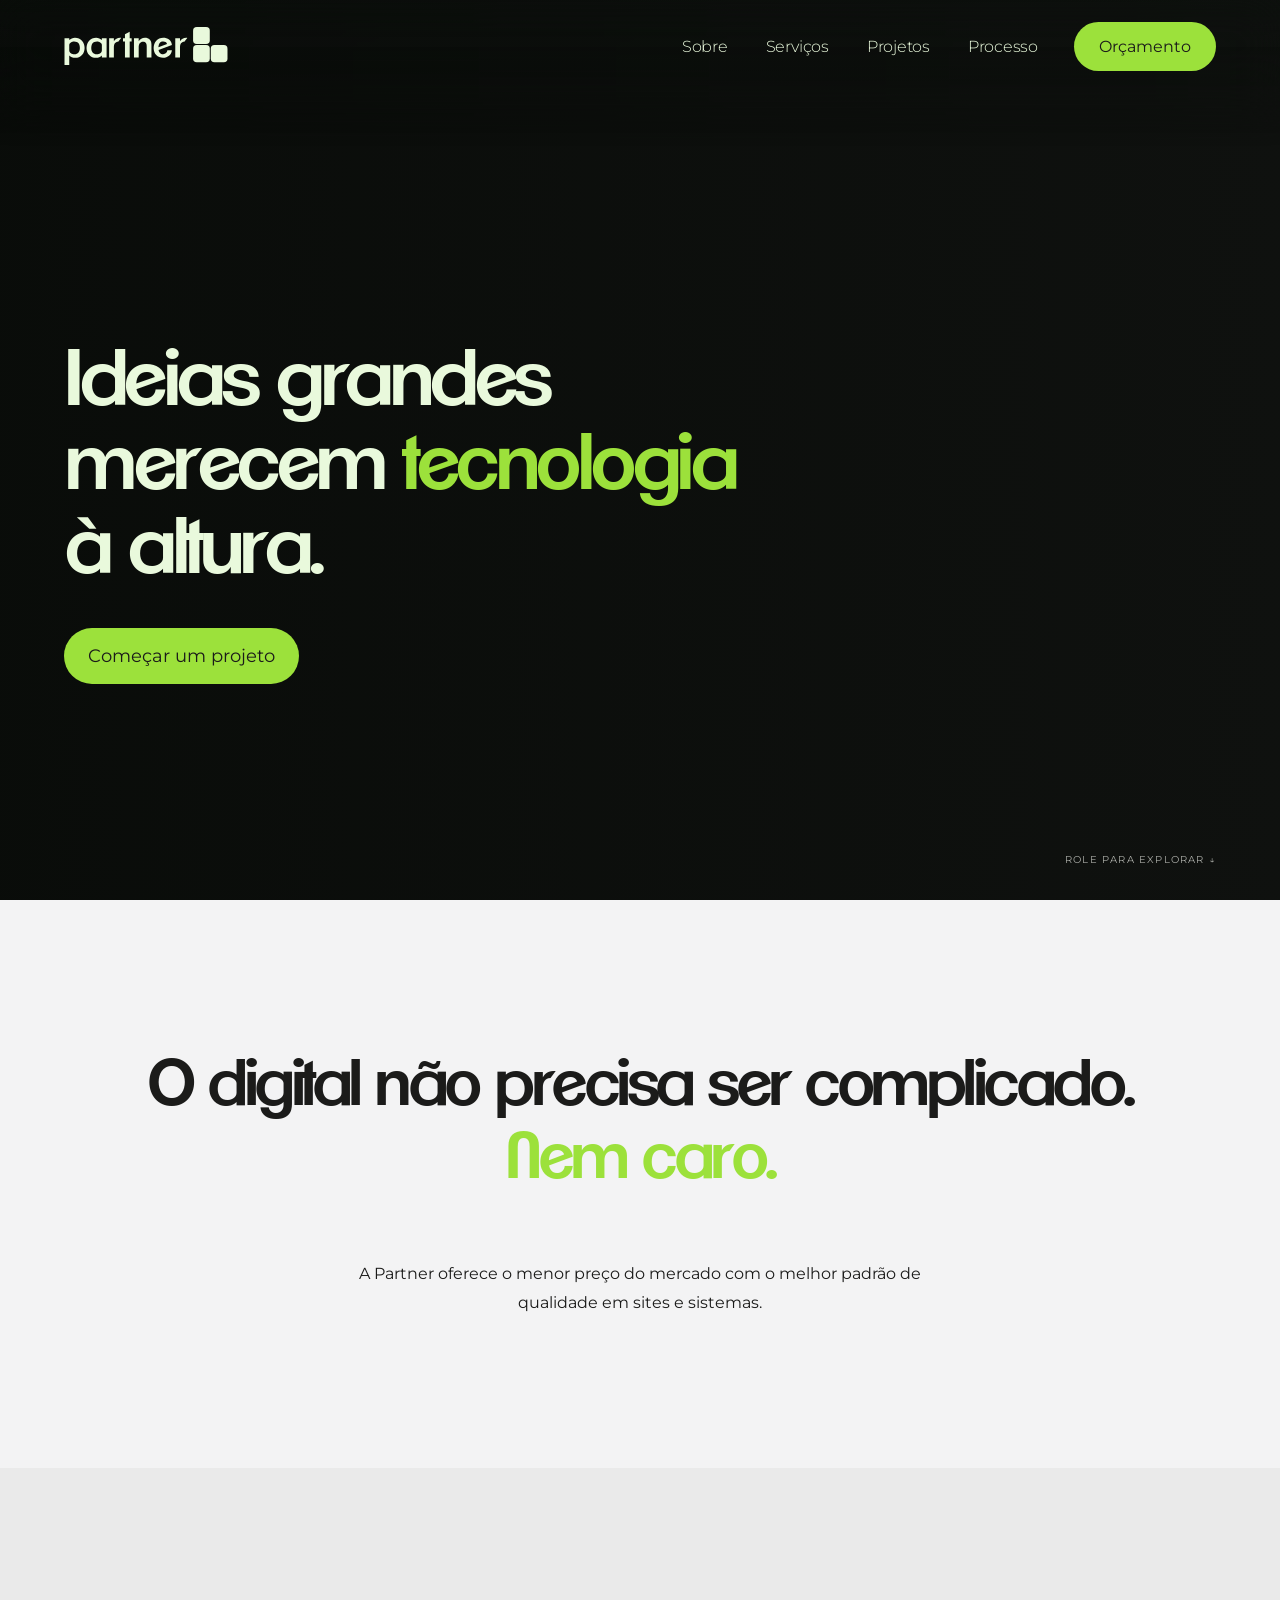
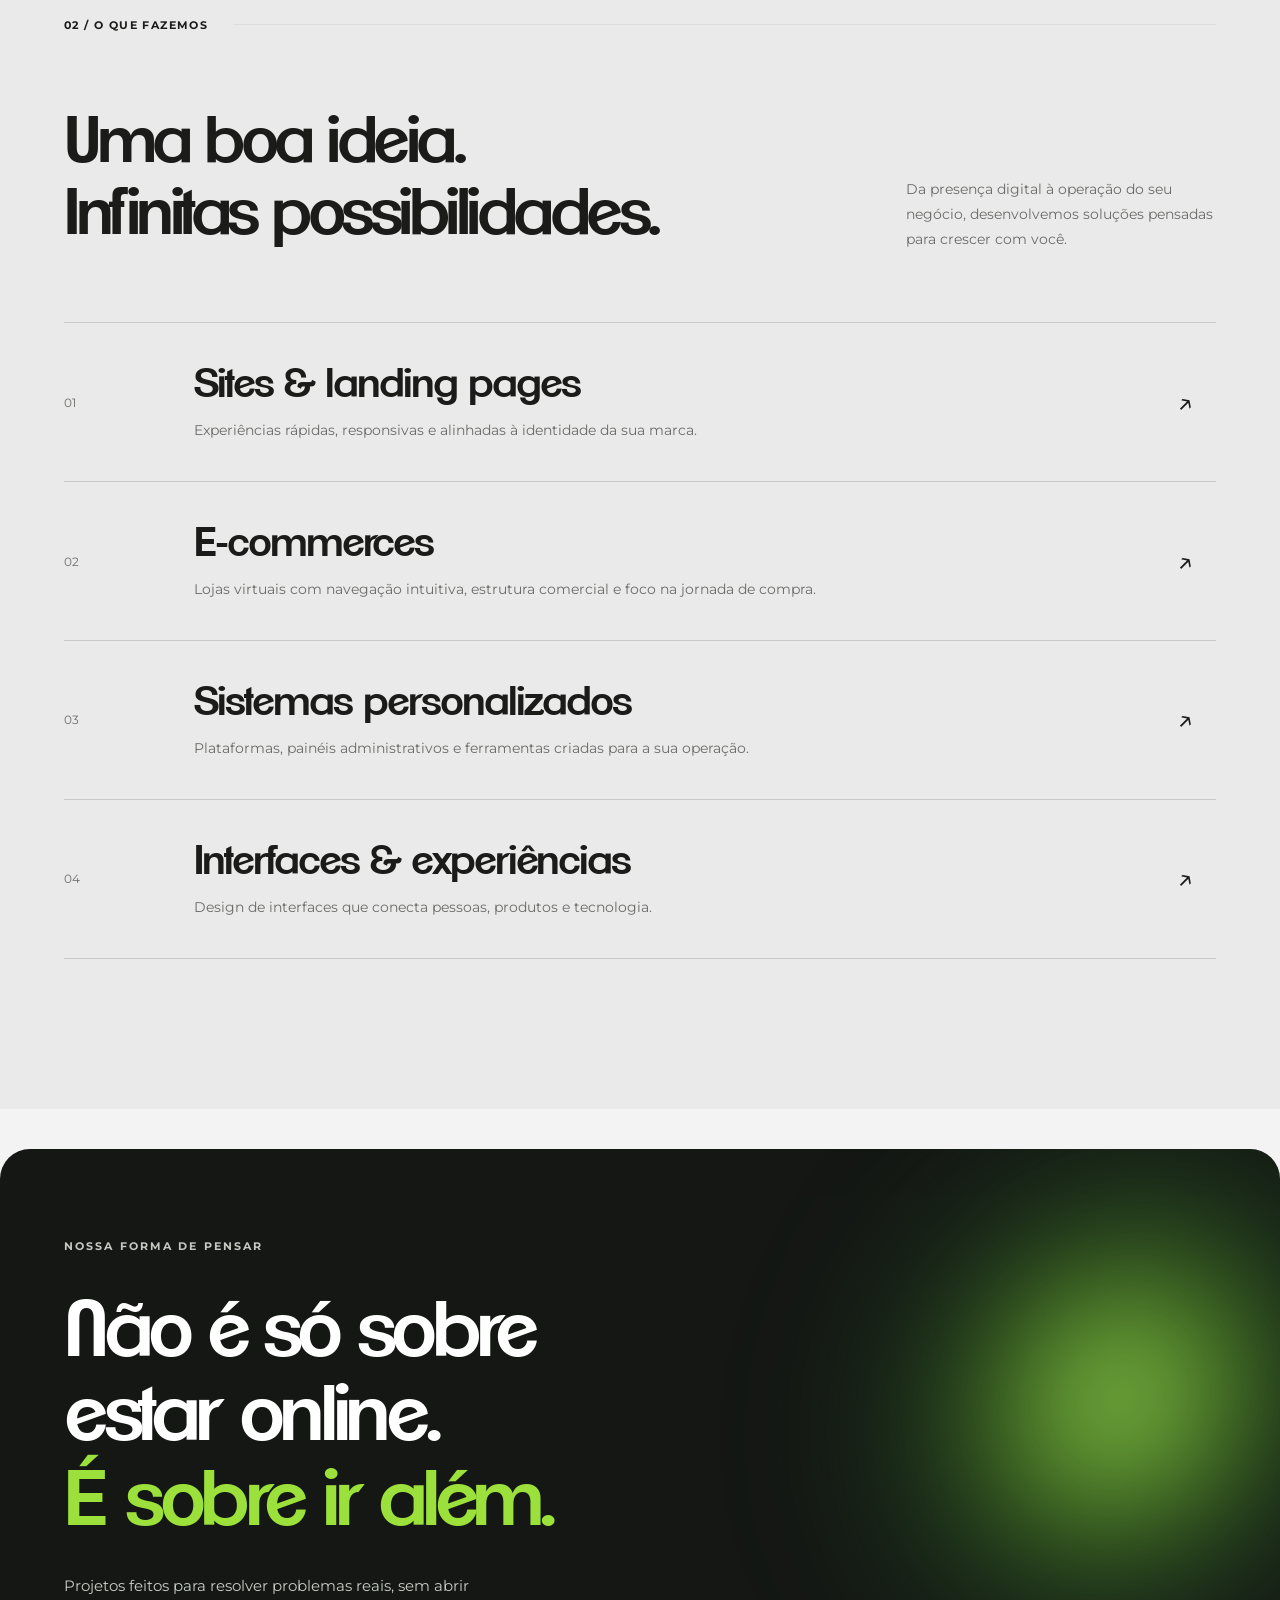
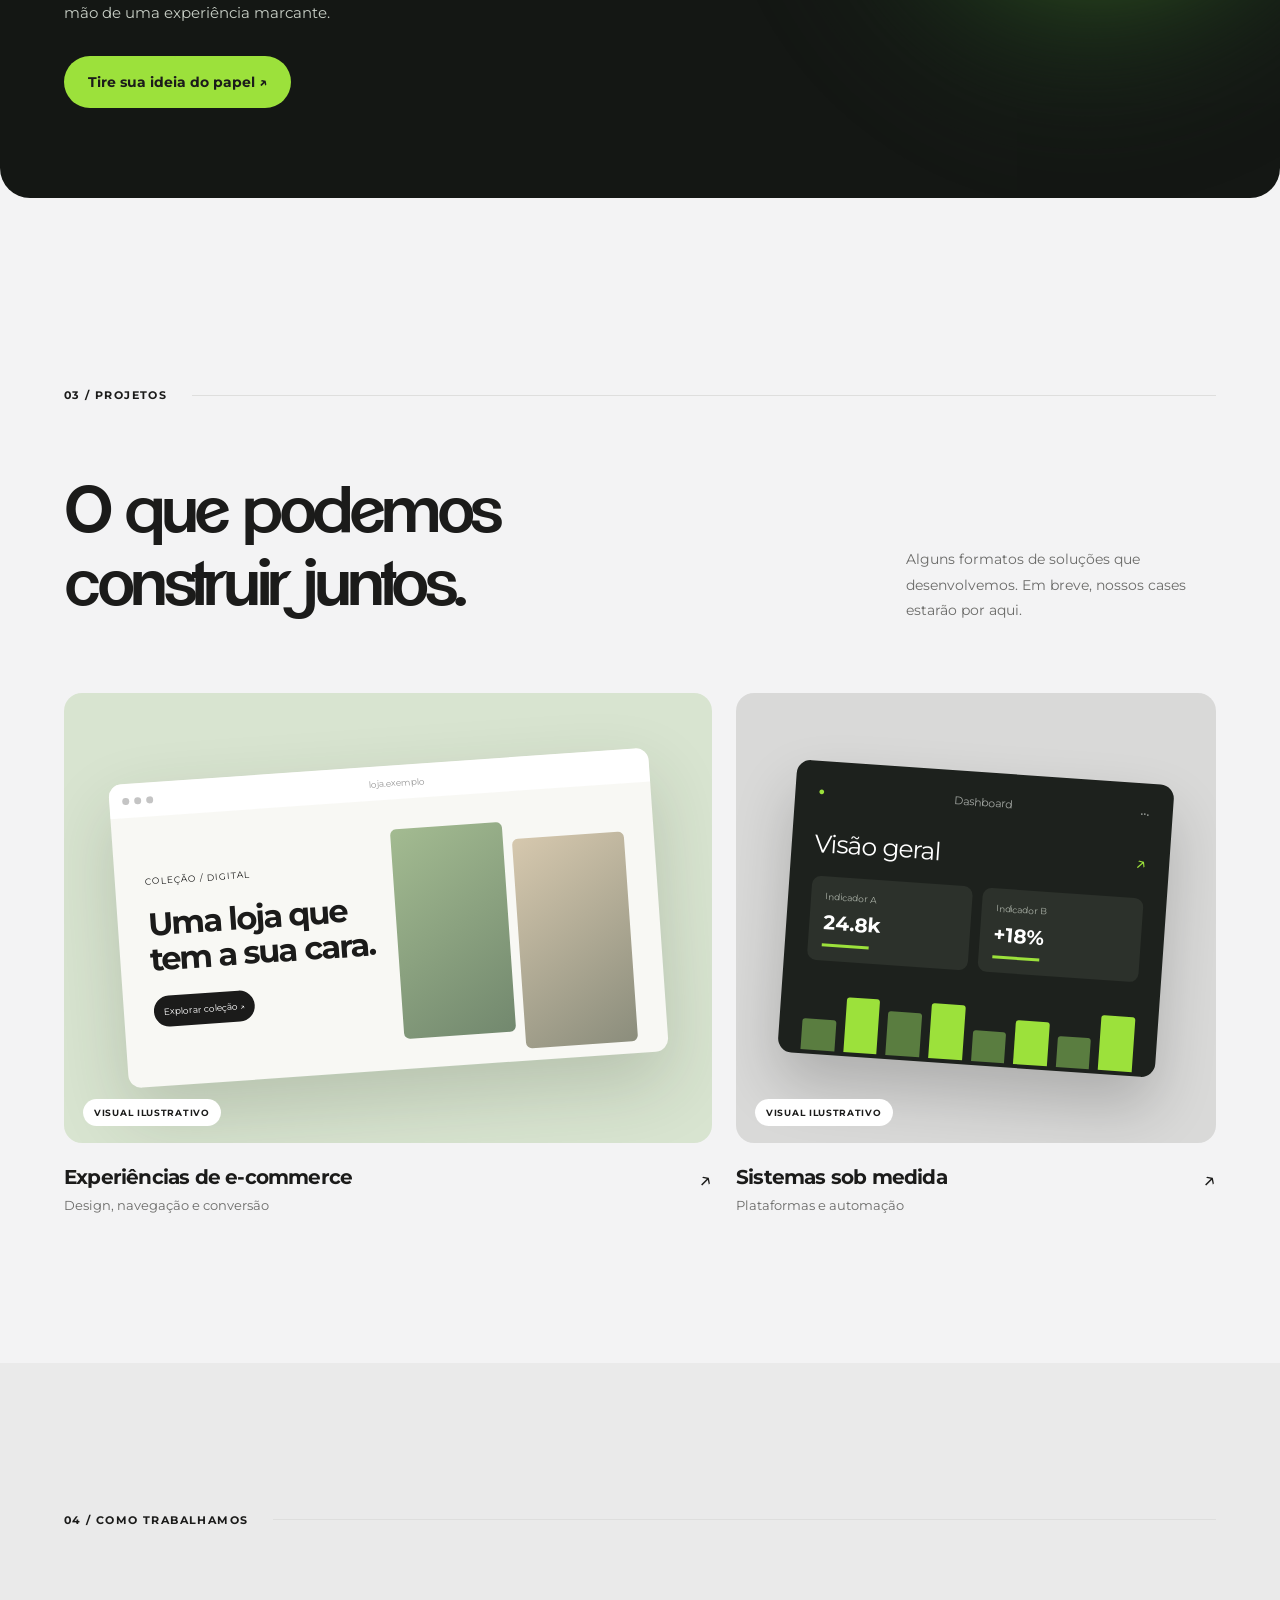
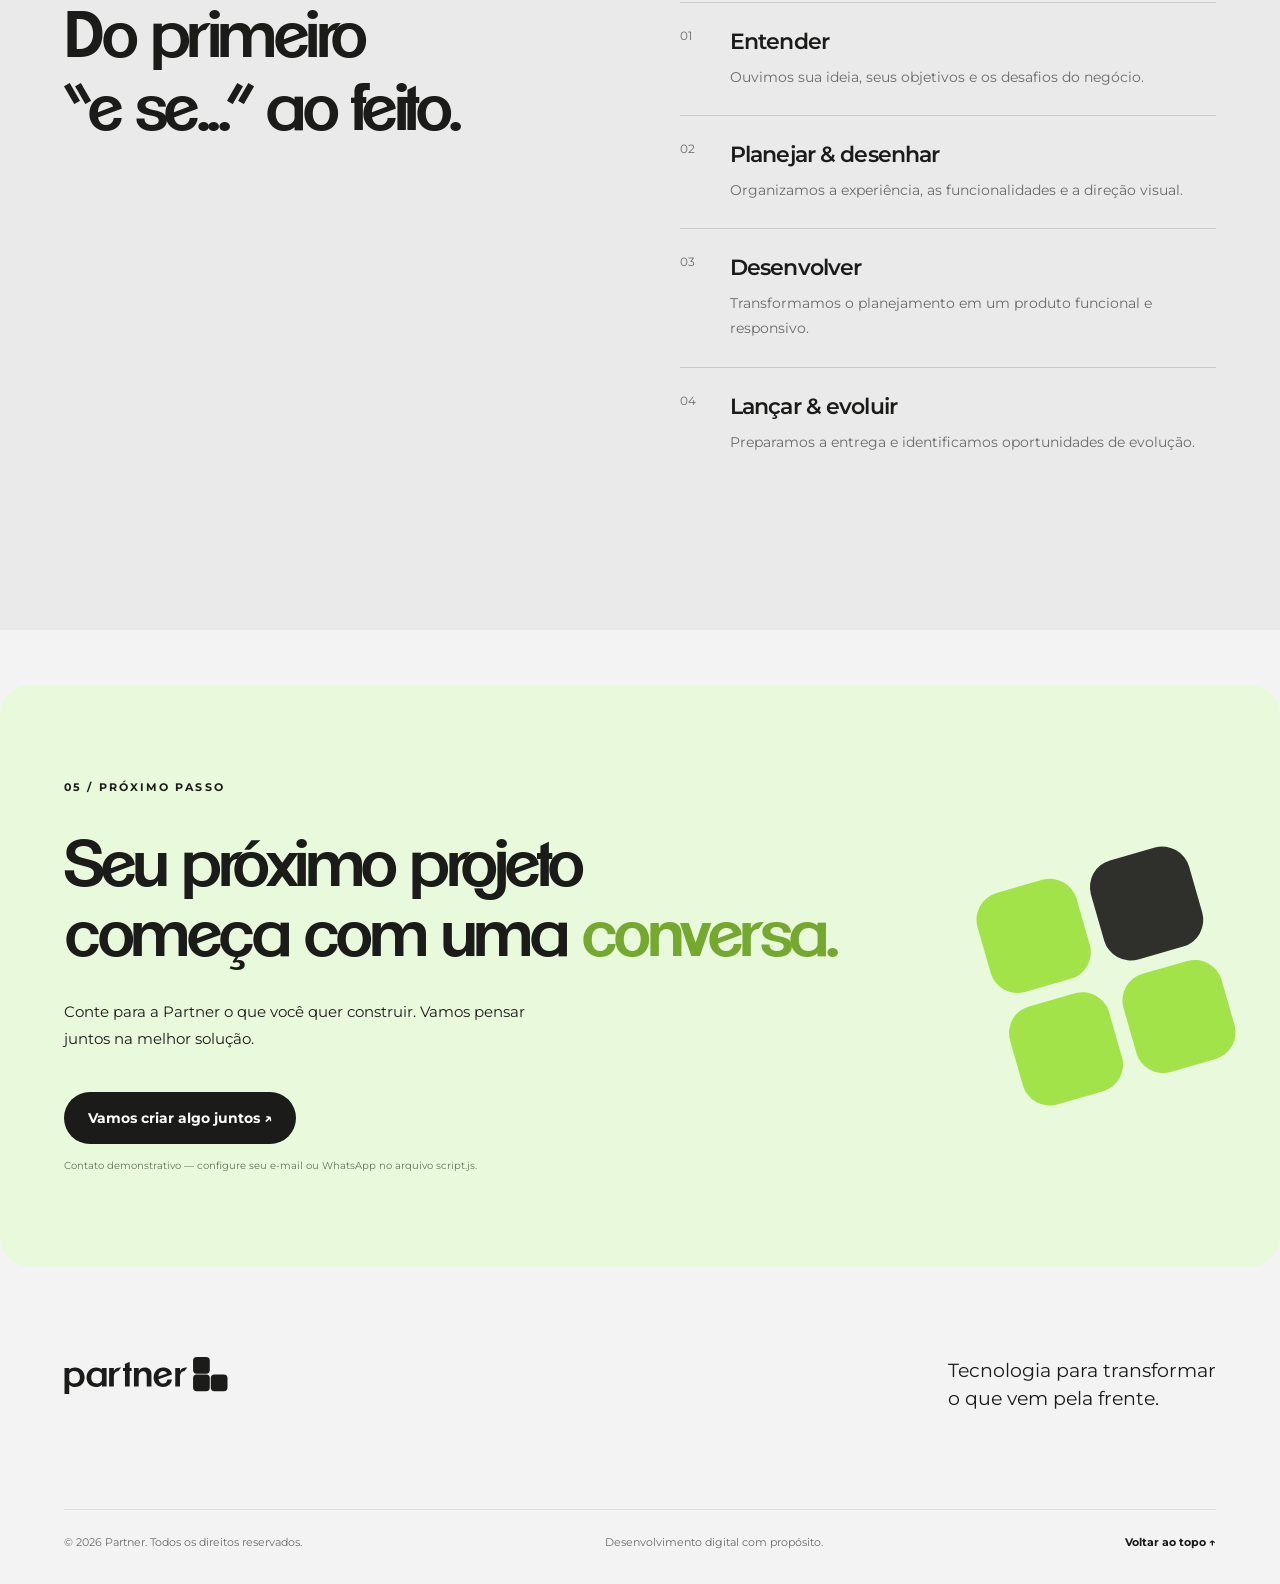
==== commit 3b3061e6: "Add files via upload" ====
--- a/index.html
+++ b/index.html
@@ -1 +1 @@
-<!doctype html><html lang="pt-BR"><head><meta charset="utf-8"><meta name="viewport" content="width=device-width,initial-scale=1"><meta name="theme-color" content="#1B1B1A"><meta name="description" content="Partner: sites, lojas virtuais e sistemas personalizados para negócios que querem evoluir."><title>Partner | Desenvolvimento de sites e sistemas</title><link rel="icon" type="image/svg+xml" href="favicon.svg"><link rel="stylesheet" href="styles.css"></head><body><a class="skip" href="#conteudo">Ir para o conteúdo</a><header class="header wrap"><a class="brand" href="#inicio" aria-label="Partner início"><img class="brand-logo brand-logo-light" src="logo-claro.svg" alt="Partner"><img class="brand-logo brand-logo-dark" src="logo-escuro.svg" alt="" aria-hidden="true"></a><nav class="nav" id="nav" aria-label="Navegação principal"><a href="#sobre">Sobre</a><a href="#servicos">Serviços</a><a href="#projetos">Projetos</a><a href="#processo">Processo</a></nav><a class="header-cta" href="#contato">Orçamento</a><button class="menu-toggle" aria-expanded="false" aria-controls="nav" aria-label="Abrir menu">☰</button></header><main id="conteudo"><section class="hero wrap" id="inicio"><video class="hero-video" autoplay muted loop playsinline preload="metadata" aria-hidden="true"><source src="fundo.mp4" type="video/mp4"></video><div class="hero-glow glow-a"></div><div class="hero-glow glow-b"></div><div class="hero-content"><h1 class="animated-title">Ideias grandes<br>merecem <em>tecnologia</em><br>à altura.</h1><div class="actions"><a class="btn btn-lime" href="#contato">Começar um projeto</a></div></div><div class="hero-bottom"><span>ROLE PARA EXPLORAR ↓</span></div></section><section class="intro wrap section" id="sobre"><div class="intro-grid"><h2 class="animated-title">O digital não precisa ser <span class="soft">complicado.</span> <span class="green-highlight">Nem caro.</span></h2></div><div class="intro-footer"><p>Menor preço do mercado com o melhor padrão de qualidade em sites e sistemas.</p></div></section><section class="services section" id="servicos"><div class="wrap"><div class="section-label"><span class="index">02 / O QUE FAZEMOS</span><span class="small-line"></span></div><div class="section-heading"><h2>Uma boa ideia.<br><span class="soft">Infinitas possibilidades.</span></h2><p>Da presença digital à operação do seu negócio, desenvolvemos soluções pensadas para crescer com você.</p></div><div class="service-list"><article class="service"><span class="service-number">01</span><div><h3>Sites & landing pages</h3><p>Experiências rápidas, responsivas e alinhadas à identidade da sua marca.</p></div><span class="service-arrow">↗</span></article><article class="service"><span class="service-number">02</span><div><h3>E-commerces</h3><p>Lojas virtuais com navegação intuitiva, estrutura comercial e foco na jornada de compra.</p></div><span class="service-arrow">↗</span></article><article class="service"><span class="service-number">03</span><div><h3>Sistemas personalizados</h3><p>Plataformas, painéis administrativos e ferramentas criadas para a sua operação.</p></div><span class="service-arrow">↗</span></article><article class="service"><span class="service-number">04</span><div><h3>Interfaces & experiências</h3><p>Design de interfaces que conecta pessoas, produtos e tecnologia.</p></div><span class="service-arrow">↗</span></article></div></div></section><section class="statement wrap"><div class="statement-glow"></div><div class="statement-inner"><p class="eyebrow light">NOSSA FORMA DE PENSAR</p><h2>Não é só sobre<br>estar online.<br><span>É sobre ir além.</span></h2><p>Projetos feitos para resolver problemas reais, sem abrir mão de uma experiência marcante.</p><a class="btn btn-lime" href="#contato">Tire sua ideia do papel ↗</a></div></section><section class="projects wrap section" id="projetos"><div class="section-label"><span class="index">03 / PROJETOS</span><span class="small-line"></span></div><div class="section-heading"><h2>O que podemos<br><span class="soft">construir juntos.</span></h2><p>Alguns formatos de soluções que desenvolvemos. Em breve, nossos cases estarão por aqui.</p></div><div class="project-grid"><article class="project-card project-wide"><div class="project-art art-commerce"><div class="mock-browser"><div class="browser-top"><b></b><b></b><b></b><span>loja.exemplo</span></div><div class="browser-body"><div class="browser-copy"><small>COLEÇÃO / DIGITAL</small><strong>Uma loja que<br>tem a sua cara.</strong><span class="mini-pill">Explorar coleção ↗</span></div><div class="browser-product"><span></span><span></span></div></div></div><span class="art-tag">VISUAL ILUSTRATIVO</span></div><div class="project-caption"><div><h3>Experiências de e-commerce</h3><p>Design, navegação e conversão</p></div><span>↗</span></div></article><article class="project-card"><div class="project-art art-system"><div class="dashboard"><div class="dash-top"><span class="dash-mark">●</span><span>Dashboard</span><span>•••</span></div><div class="dash-title">Visão geral <small>↗</small></div><div class="dash-stats"><div><small>Indicador A</small><b>24.8k</b><i></i></div><div><small>Indicador B</small><b>+18%</b><i></i></div></div><div class="bars"><i></i><i></i><i></i><i></i><i></i><i></i><i></i><i></i></div></div><span class="art-tag">VISUAL ILUSTRATIVO</span></div><div class="project-caption"><div><h3>Sistemas sob medida</h3><p>Plataformas e automação</p></div><span>↗</span></div></article></div></section><section class="process section" id="processo"><div class="wrap"><div class="section-label"><span class="index">04 / COMO TRABALHAMOS</span><span class="small-line"></span></div><div class="process-grid"><h2>Do primeiro<br>“e se...” ao <span class="soft">feito.</span></h2><div class="steps"><div><span>01</span><h3>Entender</h3><p>Ouvimos sua ideia, seus objetivos e os desafios do negócio.</p></div><div><span>02</span><h3>Planejar & desenhar</h3><p>Organizamos a experiência, as funcionalidades e a direção visual.</p></div><div><span>03</span><h3>Desenvolver</h3><p>Transformamos o planejamento em um produto funcional e responsivo.</p></div><div><span>04</span><h3>Lançar & evoluir</h3><p>Preparamos a entrega e identificamos oportunidades de evolução.</p></div></div></div></div></section><section class="contact wrap" id="contato"><div class="contact-inner"><p class="eyebrow">05 / PRÓXIMO PASSO</p><h2>Seu próximo projeto<br>começa com uma <span>conversa.</span></h2><p>Conte para a Partner o que você quer construir. Vamos pensar juntos na melhor solução.</p><a class="btn btn-dark" href="mailto:contato@exemplo.com?subject=Quero%20conversar%20sobre%20um%20projeto" id="contact-link">Vamos criar algo juntos ↗</a><small>Contato demonstrativo — configure seu e-mail ou WhatsApp no arquivo script.js.</small></div><div class="contact-shape"><span class="mark big" aria-hidden="true"><i></i><i></i><i></i><i></i></span></div></section></main><footer class="footer wrap"><div class="footer-top"><a class="brand" href="#inicio"><img class="brand-logo brand-logo-light" src="logo-claro.svg" alt="Partner"><img class="brand-logo brand-logo-dark" src="logo-escuro.svg" alt="" aria-hidden="true"></a><p>Tecnologia para transformar<br>o que vem pela frente.</p></div><div class="footer-bottom"><span>© <span id="year"></span> Partner. Todos os direitos reservados.</span><span>Desenvolvimento digital com propósito.</span><a href="#inicio">Voltar ao topo ↑</a></div></footer><script src="script.js"></script></body></html>
+<!doctype html><html lang="pt-BR"><head><meta charset="utf-8"><meta name="viewport" content="width=device-width,initial-scale=1"><meta name="theme-color" content="#1B1B1A"><meta name="description" content="Partner: sites, lojas virtuais e sistemas personalizados para negócios que querem evoluir."><title>Partner | Desenvolvimento de sites e sistemas</title><link rel="icon" type="image/svg+xml" href="favicon.svg"><link rel="stylesheet" href="styles.css"></head><body><a class="skip" href="#conteudo">Ir para o conteúdo</a><header class="header wrap"><a class="brand" href="#inicio" aria-label="Partner início"><img class="brand-logo brand-logo-light" src="logo-claro.svg" alt="Partner"><img class="brand-logo brand-logo-dark" src="logo-escuro.svg" alt="" aria-hidden="true"></a><nav class="nav" id="nav" aria-label="Navegação principal"><a href="#sobre">Sobre</a><a href="#servicos">Serviços</a><a href="#projetos">Projetos</a><a href="#processo">Processo</a></nav><a class="header-cta" href="#contato">Orçamento</a><button class="menu-toggle" aria-expanded="false" aria-controls="nav" aria-label="Abrir menu">☰</button></header><main id="conteudo"><section class="hero wrap" id="inicio"><video class="hero-video" autoplay muted loop playsinline preload="metadata" aria-hidden="true"><source src="fundo.mp4" type="video/mp4"></video><div class="hero-glow glow-a"></div><div class="hero-glow glow-b"></div><div class="hero-content"><h1 class="animated-title">Ideias grandes<br>merecem <em>tecnologia</em><br>à altura.</h1><div class="actions"><a class="btn btn-lime" href="#contato">Começar um projeto</a></div></div><div class="hero-bottom"><span>ROLE PARA EXPLORAR ↓</span></div></section><section class="intro wrap section" id="sobre"><div class="intro-grid"><h2 class="animated-title">O digital não precisa ser <span class="soft">complicado.</span> <span class="green-highlight">Nem caro.</span></h2></div><div class="intro-footer"><p>A Partner oferece o menor preço do mercado com o melhor padrão de qualidade em sites e sistemas.</p></div></section><section class="services section" id="servicos"><div class="wrap"><div class="section-label"><span class="index">02 / O QUE FAZEMOS</span><span class="small-line"></span></div><div class="section-heading"><h2>Uma boa ideia.<br><span class="soft">Infinitas possibilidades.</span></h2><p>Da presença digital à operação do seu negócio, desenvolvemos soluções pensadas para crescer com você.</p></div><div class="service-list"><article class="service"><span class="service-number">01</span><div><h3>Sites & landing pages</h3><p>Experiências rápidas, responsivas e alinhadas à identidade da sua marca.</p></div><span class="service-arrow">↗</span></article><article class="service"><span class="service-number">02</span><div><h3>E-commerces</h3><p>Lojas virtuais com navegação intuitiva, estrutura comercial e foco na jornada de compra.</p></div><span class="service-arrow">↗</span></article><article class="service"><span class="service-number">03</span><div><h3>Sistemas personalizados</h3><p>Plataformas, painéis administrativos e ferramentas criadas para a sua operação.</p></div><span class="service-arrow">↗</span></article><article class="service"><span class="service-number">04</span><div><h3>Interfaces & experiências</h3><p>Design de interfaces que conecta pessoas, produtos e tecnologia.</p></div><span class="service-arrow">↗</span></article></div></div></section><section class="statement wrap"><div class="statement-glow"></div><div class="statement-inner"><p class="eyebrow light">NOSSA FORMA DE PENSAR</p><h2>Não é só sobre<br>estar online.<br><span>É sobre ir além.</span></h2><p>Projetos feitos para resolver problemas reais, sem abrir mão de uma experiência marcante.</p><a class="btn btn-lime" href="#contato">Tire sua ideia do papel ↗</a></div></section><section class="projects wrap section" id="projetos"><div class="section-label"><span class="index">03 / PROJETOS</span><span class="small-line"></span></div><div class="section-heading"><h2>O que podemos<br><span class="soft">construir juntos.</span></h2><p>Alguns formatos de soluções que desenvolvemos. Em breve, nossos cases estarão por aqui.</p></div><div class="project-grid"><article class="project-card project-wide"><div class="project-art art-commerce"><div class="mock-browser"><div class="browser-top"><b></b><b></b><b></b><span>loja.exemplo</span></div><div class="browser-body"><div class="browser-copy"><small>COLEÇÃO / DIGITAL</small><strong>Uma loja que<br>tem a sua cara.</strong><span class="mini-pill">Explorar coleção ↗</span></div><div class="browser-product"><span></span><span></span></div></div></div><span class="art-tag">VISUAL ILUSTRATIVO</span></div><div class="project-caption"><div><h3>Experiências de e-commerce</h3><p>Design, navegação e conversão</p></div><span>↗</span></div></article><article class="project-card"><div class="project-art art-system"><div class="dashboard"><div class="dash-top"><span class="dash-mark">●</span><span>Dashboard</span><span>•••</span></div><div class="dash-title">Visão geral <small>↗</small></div><div class="dash-stats"><div><small>Indicador A</small><b>24.8k</b><i></i></div><div><small>Indicador B</small><b>+18%</b><i></i></div></div><div class="bars"><i></i><i></i><i></i><i></i><i></i><i></i><i></i><i></i></div></div><span class="art-tag">VISUAL ILUSTRATIVO</span></div><div class="project-caption"><div><h3>Sistemas sob medida</h3><p>Plataformas e automação</p></div><span>↗</span></div></article></div></section><section class="process section" id="processo"><div class="wrap"><div class="section-label"><span class="index">04 / COMO TRABALHAMOS</span><span class="small-line"></span></div><div class="process-grid"><h2>Do primeiro<br>“e se...” ao <span class="soft">feito.</span></h2><div class="steps"><div><span>01</span><h3>Entender</h3><p>Ouvimos sua ideia, seus objetivos e os desafios do negócio.</p></div><div><span>02</span><h3>Planejar & desenhar</h3><p>Organizamos a experiência, as funcionalidades e a direção visual.</p></div><div><span>03</span><h3>Desenvolver</h3><p>Transformamos o planejamento em um produto funcional e responsivo.</p></div><div><span>04</span><h3>Lançar & evoluir</h3><p>Preparamos a entrega e identificamos oportunidades de evolução.</p></div></div></div></div></section><section class="contact wrap" id="contato"><div class="contact-inner"><p class="eyebrow">05 / PRÓXIMO PASSO</p><h2>Seu próximo projeto<br>começa com uma <span>conversa.</span></h2><p>Conte para a Partner o que você quer construir. Vamos pensar juntos na melhor solução.</p><a class="btn btn-dark" href="mailto:contato@exemplo.com?subject=Quero%20conversar%20sobre%20um%20projeto" id="contact-link">Vamos criar algo juntos ↗</a><small>Contato demonstrativo — configure seu e-mail ou WhatsApp no arquivo script.js.</small></div><div class="contact-shape"><span class="mark big" aria-hidden="true"><i></i><i></i><i></i><i></i></span></div></section></main><footer class="footer wrap"><div class="footer-top"><a class="brand" href="#inicio"><img class="brand-logo brand-logo-light" src="logo-claro.svg" alt="Partner"><img class="brand-logo brand-logo-dark" src="logo-escuro.svg" alt="" aria-hidden="true"></a><p>Tecnologia para transformar<br>o que vem pela frente.</p></div><div class="footer-bottom"><span>© <span id="year"></span> Partner. Todos os direitos reservados.</span><span>Desenvolvimento digital com propósito.</span><a href="#inicio">Voltar ao topo ↑</a></div></footer><script src="script.js"></script></body></html>
--- a/styles.css
+++ b/styles.css
@@ -10,7 +10,7 @@
 /* Títulos com a fonte principal; corpo e navegação com a fonte de apoio */
 .hero h1,.intro h2,.section-heading h2,.process h2,.statement h2,.contact h2,.service h3{font-family:'ClementePDak','Montserrat',Arial,sans-serif;font-weight:600;letter-spacing:-.045em}
 
-:root{--lime:#9CE13B;--pale:#E9F9DC;--ink:#1B1B1A;--paper:#f3f3f4;--line:#dededd;--muted:#6b6b69}*{box-sizing:border-box}html{scroll-behavior:smooth}body{margin:0;background:var(--paper);color:var(--ink);font-family:Montserrat,Arial,sans-serif;-webkit-font-smoothing:antialiased}a{color:inherit;text-decoration:none}button{font:inherit}::selection{background:var(--lime);color:var(--ink)}.wrap{max-width:1540px;margin-inline:auto;padding-inline:clamp(22px,5vw,80px)}.skip{position:absolute;top:-100px;left:20px;background:var(--lime);padding:12px;z-index:99}.skip:focus{top:10px}.header{height:98px;display:flex;align-items:center;gap:36px;justify-content:space-between}.brand{display:inline-flex;align-items:center;gap:10px;font-size:31px;letter-spacing:-2px;font-weight:800}.mark{display:grid;grid-template-columns:repeat(2,1fr);gap:3px;width:32px;height:32px;flex-shrink:0}.mark i{background:var(--lime);border-radius:27%}.mark i:nth-child(2){background:var(--ink)}.nav{display:flex;gap:36px;margin-left:auto}.nav a{font-size:13px;font-weight:600;transition:opacity .2s}.nav a:hover{opacity:.5}.header-cta{background:var(--ink);color:white;padding:14px 20px;border-radius:8px;font-size:13px;font-weight:600;white-space:nowrap}.header-cta span{margin-left:18px}.menu-toggle{display:none}.hero{position:relative;min-height:720px;border-radius:30px;overflow:hidden;background:#101210;color:white;isolation:isolate;display:flex;flex-direction:column;justify-content:space-between;padding-top:100px;padding-bottom:35px}.hero:after{content:"";position:absolute;inset:0;z-index:-1;background:linear-gradient(90deg,rgba(11,13,11,.95) 0%,rgba(11,13,11,.86) 43%,rgba(11,13,11,.1) 100%)}.hero-glow{position:absolute;z-index:-2;filter:blur(33px);transform:rotate(-25deg);border-radius:50%;pointer-events:none}.glow-a{width:440px;height:950px;right:6%;top:-110px;background:linear-gradient(90deg,transparent 10%,#8eea3d 40%,#d3ffa1 48%,#2c5d1b 56%,transparent 80%);opacity:.85}.glow-b{width:280px;height:730px;right:22%;top:90px;background:linear-gradient(90deg,transparent,#7bc631 45%,transparent);opacity:.45}.hero-content{position:relative;max-width:920px}.eyebrow{font-size:11px;letter-spacing:2.1px;font-weight:700;margin:0 0 38px}.eyebrow.light{color:#c3c9c1}.dot{display:inline-block;width:8px;height:8px;border-radius:50%;background:var(--lime);margin-right:9px}.hero h1{font-size:clamp(48px,6.1vw,94px);font-weight:500;letter-spacing:-.07em;line-height:1.08;margin:0}.hero h1 em{font-style:normal;color:var(--lime)}.hero-desc{font-size:16px;line-height:1.8;color:#d1d4cf;max-width:560px;margin:34px 0}.actions{display:flex;gap:12px;flex-wrap:wrap}.btn{display:inline-flex;align-items:center;justify-content:space-between;gap:25px;border-radius:100px;padding:17px 24px;font-size:14px;font-weight:700;transition:transform .2s,background .2s}.btn:hover{transform:translateY(-3px)}.btn-lime{background:var(--lime);color:var(--ink)}.btn-outline{border:1px solid #b1b6ae;color:white}.hero-bottom{position:relative;display:flex;justify-content:space-between;color:#a8aaa5;font-size:10px;letter-spacing:1.2px}.section{padding-top:150px;padding-bottom:150px}.section-label{display:flex;align-items:center;gap:25px;margin-bottom:75px}.index{font-size:11px;font-weight:700;letter-spacing:1.4px;white-space:nowrap}.small-line{height:1px;background:var(--line);flex:1}.intro-grid{display:grid;grid-template-columns:1fr 2fr;gap:65px}.side-copy{font-size:21px;line-height:1.5;max-width:280px;margin:0}.intro h2,.section-heading h2,.process h2{font-size:clamp(40px,5vw,72px);line-height:1.14;font-weight:500;letter-spacing:-.07em;margin:0}.soft{color:#92938e}.intro-footer{display:flex;justify-content:flex-end;gap:100px;margin-top:70px;align-items:end}.intro-footer p{font-size:16px;line-height:1.8;max-width:540px;margin:0}.text-link{font-size:13px;font-weight:700;border-bottom:1px solid;padding-bottom:10px;white-space:nowrap}.services{background:#eaeaea}.section-heading{display:flex;justify-content:space-between;gap:40px;align-items:end;margin-bottom:70px}.section-heading p{max-width:310px;font-size:14px;line-height:1.8;color:var(--muted);margin:0}.service-list{border-top:1px solid #c9c9c9}.service{display:grid;grid-template-columns:110px 1fr 40px;align-items:center;border-bottom:1px solid #c9c9c9;padding:38px 0;gap:20px}.service-number{font-size:12px;color:var(--muted)}.service h3{font-size:clamp(26px,3.1vw,43px);font-weight:500;letter-spacing:-.05em;margin:0 0 10px}.service p{font-size:14px;color:var(--muted);line-height:1.7;margin:0}.service-arrow{font-size:30px;font-weight:400}.statement{min-height:620px;background:#141714;color:white;border-radius:30px;position:relative;overflow:hidden;isolation:isolate;display:flex;align-items:center;margin-top:40px;margin-bottom:40px}.statement-glow{position:absolute;z-index:-1;width:600px;height:680px;right:-140px;top:-90px;transform:rotate(38deg);border-radius:50%;background:radial-gradient(ellipse,#b5ff69 0%,#5d9c28 20%,#1c351c 42%,transparent 70%);filter:blur(55px);opacity:.8}.statement-inner{max-width:840px;padding-block:90px}.statement h2{font-size:clamp(48px,6vw,88px);font-weight:500;line-height:1.1;letter-spacing:-.07em;margin:0 0 28px}.statement h2 span{color:var(--lime)}.statement p:not(.eyebrow){max-width:430px;font-size:15px;color:#c7cec5;line-height:1.8;margin-bottom:30px}.project-grid{display:grid;grid-template-columns:1.35fr 1fr;gap:24px}.project-art{height:450px;position:relative;border-radius:18px;overflow:hidden;display:flex;align-items:center;justify-content:center;padding:30px}.art-commerce{background:#d8e4d0}.art-system{background:#d9d9d8}.art-tag{position:absolute;bottom:17px;left:19px;background:#fff;padding:8px 11px;border-radius:30px;font-size:9px;letter-spacing:.7px;font-weight:700}.mock-browser{width:92%;height:78%;border-radius:13px;background:#f8f8f4;box-shadow:0 30px 70px #28362230;overflow:hidden;transform:rotate(-4deg)}.browser-top{height:34px;background:#fff;display:flex;align-items:center;gap:5px;padding:0 13px}.browser-top b{width:7px;height:7px;border-radius:50%;background:#c4c4c4}.browser-top span{margin:auto;color:#999;font-size:9px}.browser-body{height:calc(100% - 34px);display:flex;align-items:center;padding:30px;gap:15px}.browser-copy{flex:1;display:flex;flex-direction:column;align-items:start;gap:20px}.browser-copy small{font-size:9px;letter-spacing:1px}.browser-copy strong{font-size:clamp(19px,2.5vw,37px);line-height:1.1;letter-spacing:-.06em}.mini-pill{font-size:9px;background:var(--ink);color:white;border-radius:20px;padding:10px}.browser-product{flex:1;display:flex;gap:9px;height:100%}.browser-product span{width:50%;border-radius:6px;background:linear-gradient(145deg,#a3bb91,#72886e)}.browser-product span+span{background:linear-gradient(145deg,#d6c8ae,#8b8d7c);transform:translateY(18px)}.dashboard{width:90%;height:75%;background:#1d211d;border-radius:14px;box-shadow:0 30px 60px #0003;padding:23px;color:#fff;transform:rotate(4deg)}.dash-top{display:flex;justify-content:space-between;font-size:11px;color:#a5a9a5}.dash-mark{color:var(--lime)}.dash-title{font-size:25px;letter-spacing:-1px;margin:30px 0 18px}.dash-title small{float:right;color:var(--lime)}.dash-stats{display:flex;gap:10px}.dash-stats>div{flex:1;background:#2c312b;border-radius:9px;padding:14px;display:flex;flex-direction:column;gap:9px}.dash-stats small{font-size:9px;color:#aab1a7}.dash-stats b{font-size:20px}.dash-stats i{width:35%;height:3px;background:var(--lime)}.bars{display:flex;align-items:end;gap:9px;height:70px;margin-top:20px}.bars i{flex:1;background:#5a7d40;border-radius:3px 3px 0 0;height:45%}.bars i:nth-child(2n){height:78%;background:var(--lime)}.bars i:nth-child(3n){height:63%}.project-caption{display:flex;justify-content:space-between;align-items:start;padding-top:22px}.project-caption h3{font-size:20px;letter-spacing:-.04em;margin:0 0 8px}.project-caption p{font-size:13px;color:var(--muted);margin:0}.project-caption>span{font-size:24px}.process{background:#eaeaea}.process-grid{display:grid;grid-template-columns:1fr 1fr;gap:80px}.steps>div{display:grid;grid-template-columns:50px 1fr;border-top:1px solid #c9c9c9;padding:25px 0}.steps>div>span{font-size:12px;color:var(--muted)}.steps h3{font-size:22px;letter-spacing:-.04em;font-weight:600;margin:0 0 10px}.steps p{grid-column:2;margin:0;font-size:14px;line-height:1.8;color:var(--muted)}.contact{background:var(--pale);border-radius:30px;margin-top:55px;margin-bottom:90px;min-height:520px;display:flex;justify-content:space-between;align-items:center;gap:50px;overflow:hidden}.contact-inner{max-width:800px;padding-block:95px}.contact h2{font-size:clamp(43px,5vw,75px);font-weight:500;letter-spacing:-.07em;line-height:1.1;margin:0 0 25px}.contact h2 span{color:#75a82e}.contact-inner>p:not(.eyebrow){font-size:15px;line-height:1.8;max-width:490px}.btn-dark{background:var(--ink);color:white;margin-top:25px}.contact-inner small{display:block;margin-top:15px;color:#64755a;font-size:10px}.contact-shape{width:220px;transform:rotate(-16deg);opacity:.9}.mark.big{width:220px;height:220px;gap:15px}.mark.big i:nth-child(2){background:var(--ink)}.footer{padding-bottom:35px}.footer-top{display:flex;justify-content:space-between;align-items:start;padding-bottom:95px}.footer-top p{font-size:19px;line-height:1.5;margin:0}.footer-bottom{border-top:1px solid var(--line);padding-top:25px;display:flex;justify-content:space-between;gap:20px;color:var(--muted);font-size:11px}.footer-bottom a{color:var(--ink);font-weight:700}@media(max-width:850px){.header{height:80px}.nav{display:none;position:absolute;top:76px;left:20px;right:20px;background:white;padding:25px;border-radius:16px;flex-direction:column;z-index:10;box-shadow:0 15px 40px #0002}.nav.open{display:flex}.header-cta{margin-left:auto}.menu-toggle{display:block;background:none;border:0;font-size:25px}.hero{min-height:680px;padding-top:85px}.glow-a{right:-220px}.intro-grid,.process-grid{grid-template-columns:1fr;gap:35px}.intro-footer{justify-content:start;flex-wrap:wrap;gap:30px}.project-grid{grid-template-columns:1fr}.project-art{height:420px}.section{padding-top:100px;padding-bottom:100px}.section-label{margin-bottom:50px}.section-heading{align-items:start;flex-direction:column}.contact-shape{display:none}.footer-bottom{flex-wrap:wrap}}@media(max-width:550px){.wrap{padding-inline:20px}.brand{font-size:25px}.mark{width:27px;height:27px}.header-cta{padding:12px;font-size:11px}.header-cta span{margin-left:4px}.hero{border-radius:20px;min-height:680px;padding-top:90px;padding-bottom:28px}.hero h1{font-size:clamp(43px,10vw,62px)}.hero-desc{font-size:14px}.hero-bottom{gap:25px;font-size:8px}.hero-bottom span:last-child{display:none}.section{padding-top:85px;padding-bottom:85px}.side-copy{font-size:16px}.intro h2,.section-heading h2,.process h2{font-size:43px}.service{grid-template-columns:35px 1fr 20px;gap:8px}.service h3{font-size:24px}.service p{font-size:12px}.statement{min-height:520px;border-radius:20px}.statement h2{font-size:48px}.project-art{height:300px;padding:14px}.dashboard{padding:15px}.dash-title{margin:15px 0}.dash-stats>div{padding:8px}.bars{height:38px}.contact{border-radius:20px;margin-bottom:65px}.contact-inner{padding-block:75px}.contact h2{font-size:45px}.footer-top{flex-direction:column;gap:30px;padding-bottom:55px}.footer-bottom{flex-direction:column}.browser-body{padding:12px}.browser-copy{gap:10px}.browser-copy strong{font-size:19px}}
+:root{--lime:#9CE13B;--pale:#E9F9DC;--ink:#1B1B1A;--paper:#f3f3f4;--line:#dededd;--muted:#6b6b69}*{box-sizing:border-box}html{scroll-behavior:smooth}body{margin:0;background:var(--paper);color:var(--ink);font-family:Montserrat,Arial,sans-serif;-webkit-font-smoothing:antialiased}a{color:inherit;text-decoration:none}button{font:inherit}::selection{background:var(--lime);color:var(--ink)}.wrap{max-width:1540px;margin-inline:auto;padding-inline:clamp(22px,5vw,80px)}.skip{position:absolute;top:-100px;left:20px;background:var(--lime);padding:12px;z-index:99}.skip:focus{top:10px}.header{height:98px;display:flex;align-items:center;gap:36px;justify-content:space-between}.brand{display:inline-flex;align-items:center;gap:10px;font-size:31px;letter-spacing:-2px;font-weight:800}.mark{display:grid;grid-template-columns:repeat(2,1fr);gap:3px;width:32px;height:32px;flex-shrink:0}.mark i{background:var(--lime);border-radius:27%}.mark i:nth-child(2){background:var(--ink)}.nav{display:flex;gap:36px;margin-left:auto}.nav a{font-size:13px;font-weight:600;transition:opacity .2s}.nav a:hover{opacity:.5}.header-cta{background:var(--ink);color:white;padding:14px 20px;border-radius:8px;font-size:13px;font-weight:600;white-space:nowrap}.header-cta span{margin-left:18px}.menu-toggle{display:none}.hero{position:relative;min-height:720px;border-radius:30px;overflow:hidden;background:#101210;color:white;isolation:isolate;display:flex;flex-direction:column;justify-content:space-between;padding-top:100px;padding-bottom:35px}.hero:after{content:"";position:absolute;inset:0;z-index:-1;background:linear-gradient(90deg,rgba(11,13,11,.95) 0%,rgba(11,13,11,.86) 43%,rgba(11,13,11,.1) 100%)}.hero-glow{position:absolute;z-index:-2;filter:blur(33px);transform:rotate(-25deg);border-radius:50%;pointer-events:none}.glow-a{width:440px;height:950px;right:6%;top:-110px;background:linear-gradient(90deg,transparent 10%,#8eea3d 40%,#d3ffa1 48%,#2c5d1b 56%,transparent 80%);opacity:.85}.glow-b{width:280px;height:730px;right:22%;top:90px;background:linear-gradient(90deg,transparent,#7bc631 45%,transparent);opacity:.45}.hero-content{position:relative;max-width:920px}.eyebrow{font-size:11px;letter-spacing:2.1px;font-weight:700;margin:0 0 38px}.eyebrow.light{color:#c3c9c1}.dot{display:inline-block;width:8px;height:8px;border-radius:50%;background:var(--lime);margin-right:9px}.hero h1{font-size:clamp(48px,6.1vw,94px);font-weight:500;letter-spacing:-.07em;line-height:1.08;margin:0}.hero h1 em{font-style:normal;color:var(--lime)}.hero-desc{font-size:16px;line-height:1.8;color:#d1d4cf;max-width:560px;margin:34px 0}.actions{display:flex;gap:12px;flex-wrap:wrap}.btn{display:inline-flex;align-items:center;justify-content:space-between;gap:25px;border-radius:100px;padding:17px 24px;font-size:14px;font-weight:700;transition:transform .2s,background .2s}.btn:hover{transform:translateY(-3px)}.btn-lime{background:var(--lime);color:var(--ink)}.btn-outline{border:1px solid #b1b6ae;color:white}.hero-bottom{position:relative;display:flex;justify-content:space-between;color:#a8aaa5;font-size:10px;letter-spacing:1.2px}.section{padding-top:150px;padding-bottom:150px}.section-label{display:flex;align-items:center;gap:25px;margin-bottom:75px}.index{font-size:11px;font-weight:700;letter-spacing:1.4px;white-space:nowrap}.small-line{height:1px;background:var(--line);flex:1}.intro-grid{display:grid;grid-template-columns:1fr 2fr;gap:65px}.side-copy{font-size:21px;line-height:1.5;max-width:280px;margin:0}.intro h2,.section-heading h2,.process h2{font-size:clamp(40px,5vw,72px);line-height:1.14;font-weight:500;letter-spacing:-.07em;margin:0}.soft{color:#1b1b1a}.intro-footer{display:flex;justify-content:flex-end;gap:100px;margin-top:70px;align-items:end}.intro-footer p{font-size:16px;line-height:1.8;max-width:540px;margin:0}.text-link{font-size:13px;font-weight:700;border-bottom:1px solid;padding-bottom:10px;white-space:nowrap}.services{background:#eaeaea}.section-heading{display:flex;justify-content:space-between;gap:40px;align-items:end;margin-bottom:70px}.section-heading p{max-width:310px;font-size:14px;line-height:1.8;color:var(--muted);margin:0}.service-list{border-top:1px solid #c9c9c9}.service{display:grid;grid-template-columns:110px 1fr 40px;align-items:center;border-bottom:1px solid #c9c9c9;padding:38px 0;gap:20px}.service-number{font-size:12px;color:var(--muted)}.service h3{font-size:clamp(26px,3.1vw,43px);font-weight:500;letter-spacing:-.05em;margin:0 0 10px}.service p{font-size:14px;color:var(--muted);line-height:1.7;margin:0}.service-arrow{font-size:30px;font-weight:400}.statement{min-height:620px;background:#141714;color:white;border-radius:30px;position:relative;overflow:hidden;isolation:isolate;display:flex;align-items:center;margin-top:40px;margin-bottom:40px}.statement-glow{position:absolute;z-index:-1;width:600px;height:680px;right:-140px;top:-90px;transform:rotate(38deg);border-radius:50%;background:radial-gradient(ellipse,#b5ff69 0%,#5d9c28 20%,#1c351c 42%,transparent 70%);filter:blur(55px);opacity:.8}.statement-inner{max-width:840px;padding-block:90px}.statement h2{font-size:clamp(48px,6vw,88px);font-weight:500;line-height:1.1;letter-spacing:-.07em;margin:0 0 28px}.statement h2 span{color:var(--lime)}.statement p:not(.eyebrow){max-width:430px;font-size:15px;color:#c7cec5;line-height:1.8;margin-bottom:30px}.project-grid{display:grid;grid-template-columns:1.35fr 1fr;gap:24px}.project-art{height:450px;position:relative;border-radius:18px;overflow:hidden;display:flex;align-items:center;justify-content:center;padding:30px}.art-commerce{background:#d8e4d0}.art-system{background:#d9d9d8}.art-tag{position:absolute;bottom:17px;left:19px;background:#fff;padding:8px 11px;border-radius:30px;font-size:9px;letter-spacing:.7px;font-weight:700}.mock-browser{width:92%;height:78%;border-radius:13px;background:#f8f8f4;box-shadow:0 30px 70px #28362230;overflow:hidden;transform:rotate(-4deg)}.browser-top{height:34px;background:#fff;display:flex;align-items:center;gap:5px;padding:0 13px}.browser-top b{width:7px;height:7px;border-radius:50%;background:#c4c4c4}.browser-top span{margin:auto;color:#999;font-size:9px}.browser-body{height:calc(100% - 34px);display:flex;align-items:center;padding:30px;gap:15px}.browser-copy{flex:1;display:flex;flex-direction:column;align-items:start;gap:20px}.browser-copy small{font-size:9px;letter-spacing:1px}.browser-copy strong{font-size:clamp(19px,2.5vw,37px);line-height:1.1;letter-spacing:-.06em}.mini-pill{font-size:9px;background:var(--ink);color:white;border-radius:20px;padding:10px}.browser-product{flex:1;display:flex;gap:9px;height:100%}.browser-product span{width:50%;border-radius:6px;background:linear-gradient(145deg,#a3bb91,#72886e)}.browser-product span+span{background:linear-gradient(145deg,#d6c8ae,#8b8d7c);transform:translateY(18px)}.dashboard{width:90%;height:75%;background:#1d211d;border-radius:14px;box-shadow:0 30px 60px #0003;padding:23px;color:#fff;transform:rotate(4deg)}.dash-top{display:flex;justify-content:space-between;font-size:11px;color:#a5a9a5}.dash-mark{color:var(--lime)}.dash-title{font-size:25px;letter-spacing:-1px;margin:30px 0 18px}.dash-title small{float:right;color:var(--lime)}.dash-stats{display:flex;gap:10px}.dash-stats>div{flex:1;background:#2c312b;border-radius:9px;padding:14px;display:flex;flex-direction:column;gap:9px}.dash-stats small{font-size:9px;color:#aab1a7}.dash-stats b{font-size:20px}.dash-stats i{width:35%;height:3px;background:var(--lime)}.bars{display:flex;align-items:end;gap:9px;height:70px;margin-top:20px}.bars i{flex:1;background:#5a7d40;border-radius:3px 3px 0 0;height:45%}.bars i:nth-child(2n){height:78%;background:var(--lime)}.bars i:nth-child(3n){height:63%}.project-caption{display:flex;justify-content:space-between;align-items:start;padding-top:22px}.project-caption h3{font-size:20px;letter-spacing:-.04em;margin:0 0 8px}.project-caption p{font-size:13px;color:var(--muted);margin:0}.project-caption>span{font-size:24px}.process{background:#eaeaea}.process-grid{display:grid;grid-template-columns:1fr 1fr;gap:80px}.steps>div{display:grid;grid-template-columns:50px 1fr;border-top:1px solid #c9c9c9;padding:25px 0}.steps>div>span{font-size:12px;color:var(--muted)}.steps h3{font-size:22px;letter-spacing:-.04em;font-weight:600;margin:0 0 10px}.steps p{grid-column:2;margin:0;font-size:14px;line-height:1.8;color:var(--muted)}.contact{background:var(--pale);border-radius:30px;margin-top:55px;margin-bottom:90px;min-height:520px;display:flex;justify-content:space-between;align-items:center;gap:50px;overflow:hidden}.contact-inner{max-width:800px;padding-block:95px}.contact h2{font-size:clamp(43px,5vw,75px);font-weight:500;letter-spacing:-.07em;line-height:1.1;margin:0 0 25px}.contact h2 span{color:#75a82e}.contact-inner>p:not(.eyebrow){font-size:15px;line-height:1.8;max-width:490px}.btn-dark{background:var(--ink);color:white;margin-top:25px}.contact-inner small{display:block;margin-top:15px;color:#64755a;font-size:10px}.contact-shape{width:220px;transform:rotate(-16deg);opacity:.9}.mark.big{width:220px;height:220px;gap:15px}.mark.big i:nth-child(2){background:var(--ink)}.footer{padding-bottom:35px}.footer-top{display:flex;justify-content:space-between;align-items:start;padding-bottom:95px}.footer-top p{font-size:19px;line-height:1.5;margin:0}.footer-bottom{border-top:1px solid var(--line);padding-top:25px;display:flex;justify-content:space-between;gap:20px;color:var(--muted);font-size:11px}.footer-bottom a{color:var(--ink);font-weight:700}@media(max-width:850px){.header{height:80px}.nav{display:none;position:absolute;top:76px;left:20px;right:20px;background:white;padding:25px;border-radius:16px;flex-direction:column;z-index:10;box-shadow:0 15px 40px #0002}.nav.open{display:flex}.header-cta{margin-left:auto}.menu-toggle{display:block;background:none;border:0;font-size:25px}.hero{min-height:680px;padding-top:85px}.glow-a{right:-220px}.intro-grid,.process-grid{grid-template-columns:1fr;gap:35px}.intro-footer{justify-content:start;flex-wrap:wrap;gap:30px}.project-grid{grid-template-columns:1fr}.project-art{height:420px}.section{padding-top:100px;padding-bottom:100px}.section-label{margin-bottom:50px}.section-heading{align-items:start;flex-direction:column}.contact-shape{display:none}.footer-bottom{flex-wrap:wrap}}@media(max-width:550px){.wrap{padding-inline:20px}.brand{font-size:25px}.mark{width:27px;height:27px}.header-cta{padding:12px;font-size:11px}.header-cta span{margin-left:4px}.hero{border-radius:20px;min-height:680px;padding-top:90px;padding-bottom:28px}.hero h1{font-size:clamp(43px,10vw,62px)}.hero-desc{font-size:14px}.hero-bottom{gap:25px;font-size:8px}.hero-bottom span:last-child{display:none}.section{padding-top:85px;padding-bottom:85px}.side-copy{font-size:16px}.intro h2,.section-heading h2,.process h2{font-size:43px}.service{grid-template-columns:35px 1fr 20px;gap:8px}.service h3{font-size:24px}.service p{font-size:12px}.statement{min-height:520px;border-radius:20px}.statement h2{font-size:48px}.project-art{height:300px;padding:14px}.dashboard{padding:15px}.dash-title{margin:15px 0}.dash-stats>div{padding:8px}.bars{height:38px}.contact{border-radius:20px;margin-bottom:65px}.contact-inner{padding-block:75px}.contact h2{font-size:45px}.footer-top{flex-direction:column;gap:30px;padding-bottom:55px}.footer-bottom{flex-direction:column}.browser-body{padding:12px}.browser-copy{gap:10px}.browser-copy strong{font-size:19px}}
 /* Hero full-bleed: ocupa a largura inteira e a altura do monitor. */
 .header{position:absolute;top:0;left:0;right:0;z-index:20;width:100%;max-width:none;height:92px;padding-inline:clamp(24px,5vw,90px);color:#fff;background:transparent}
 .header .brand,.header .nav a{color:#fff}
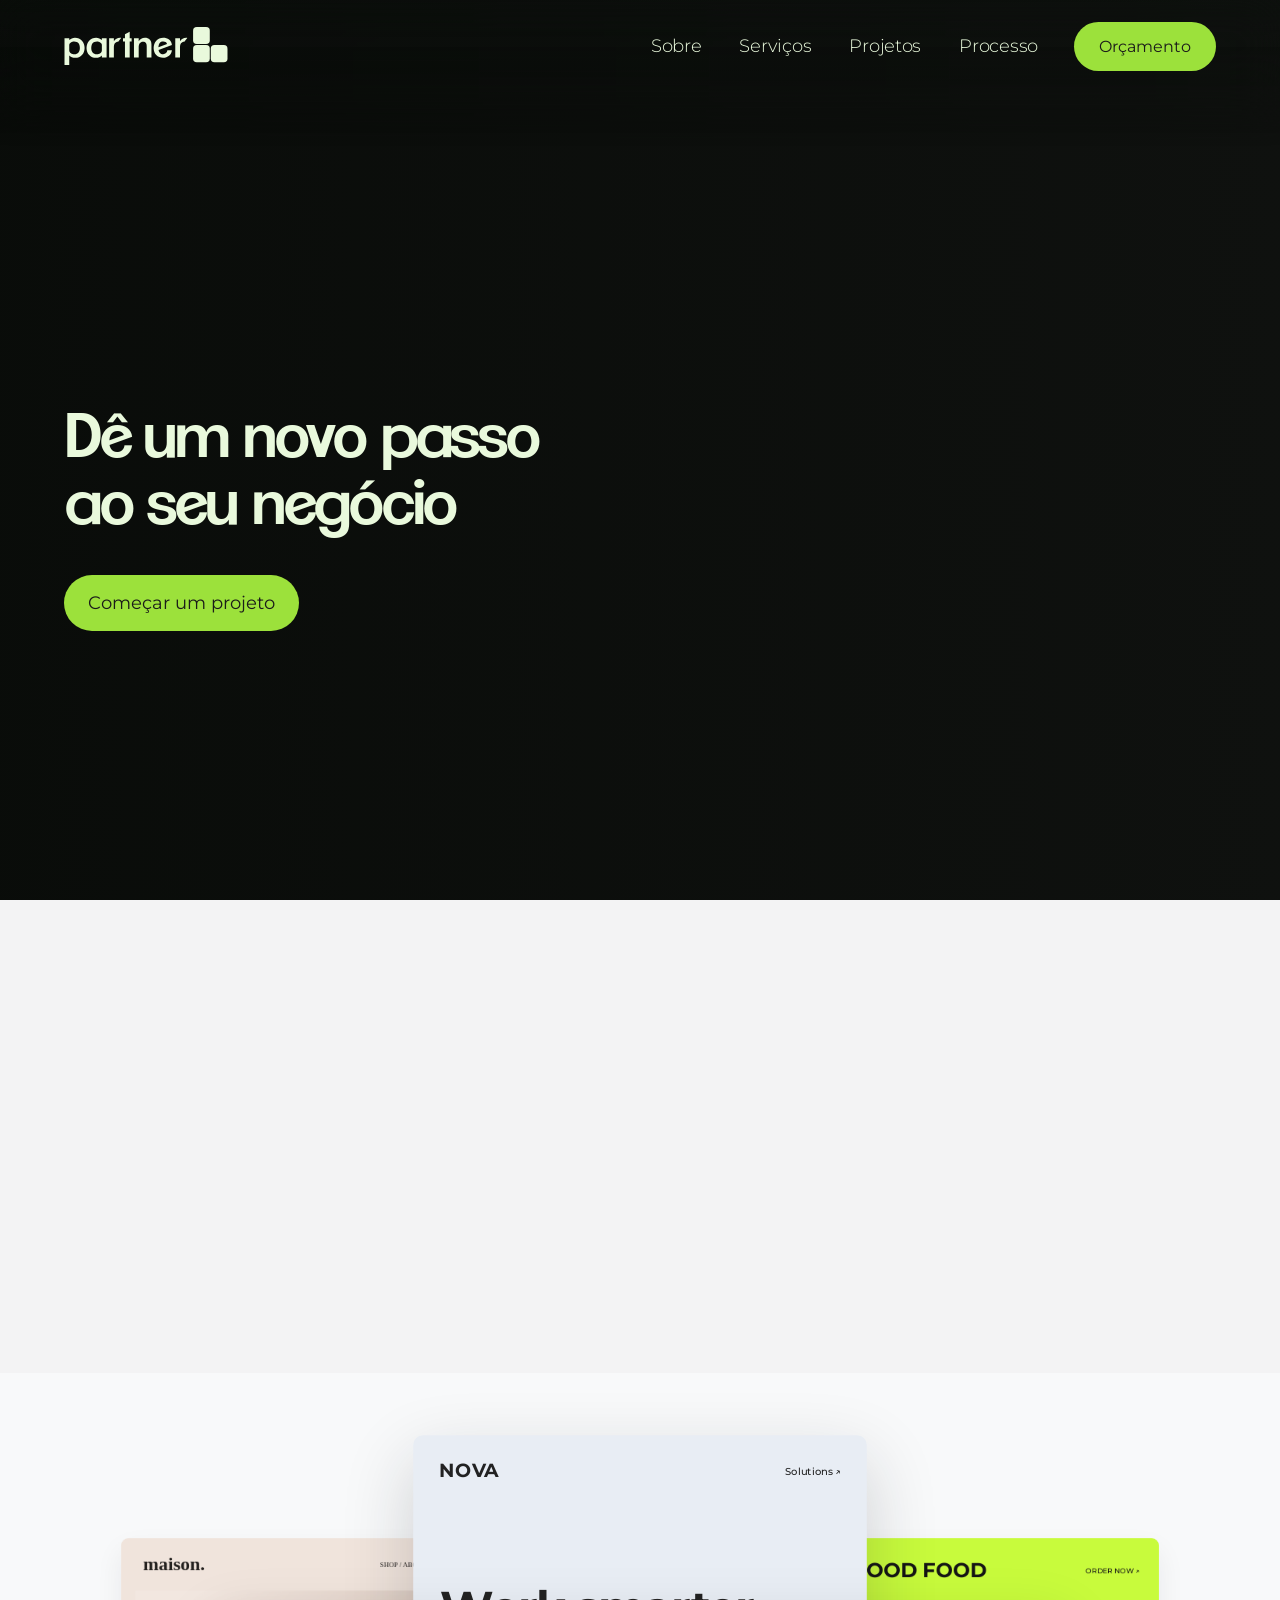
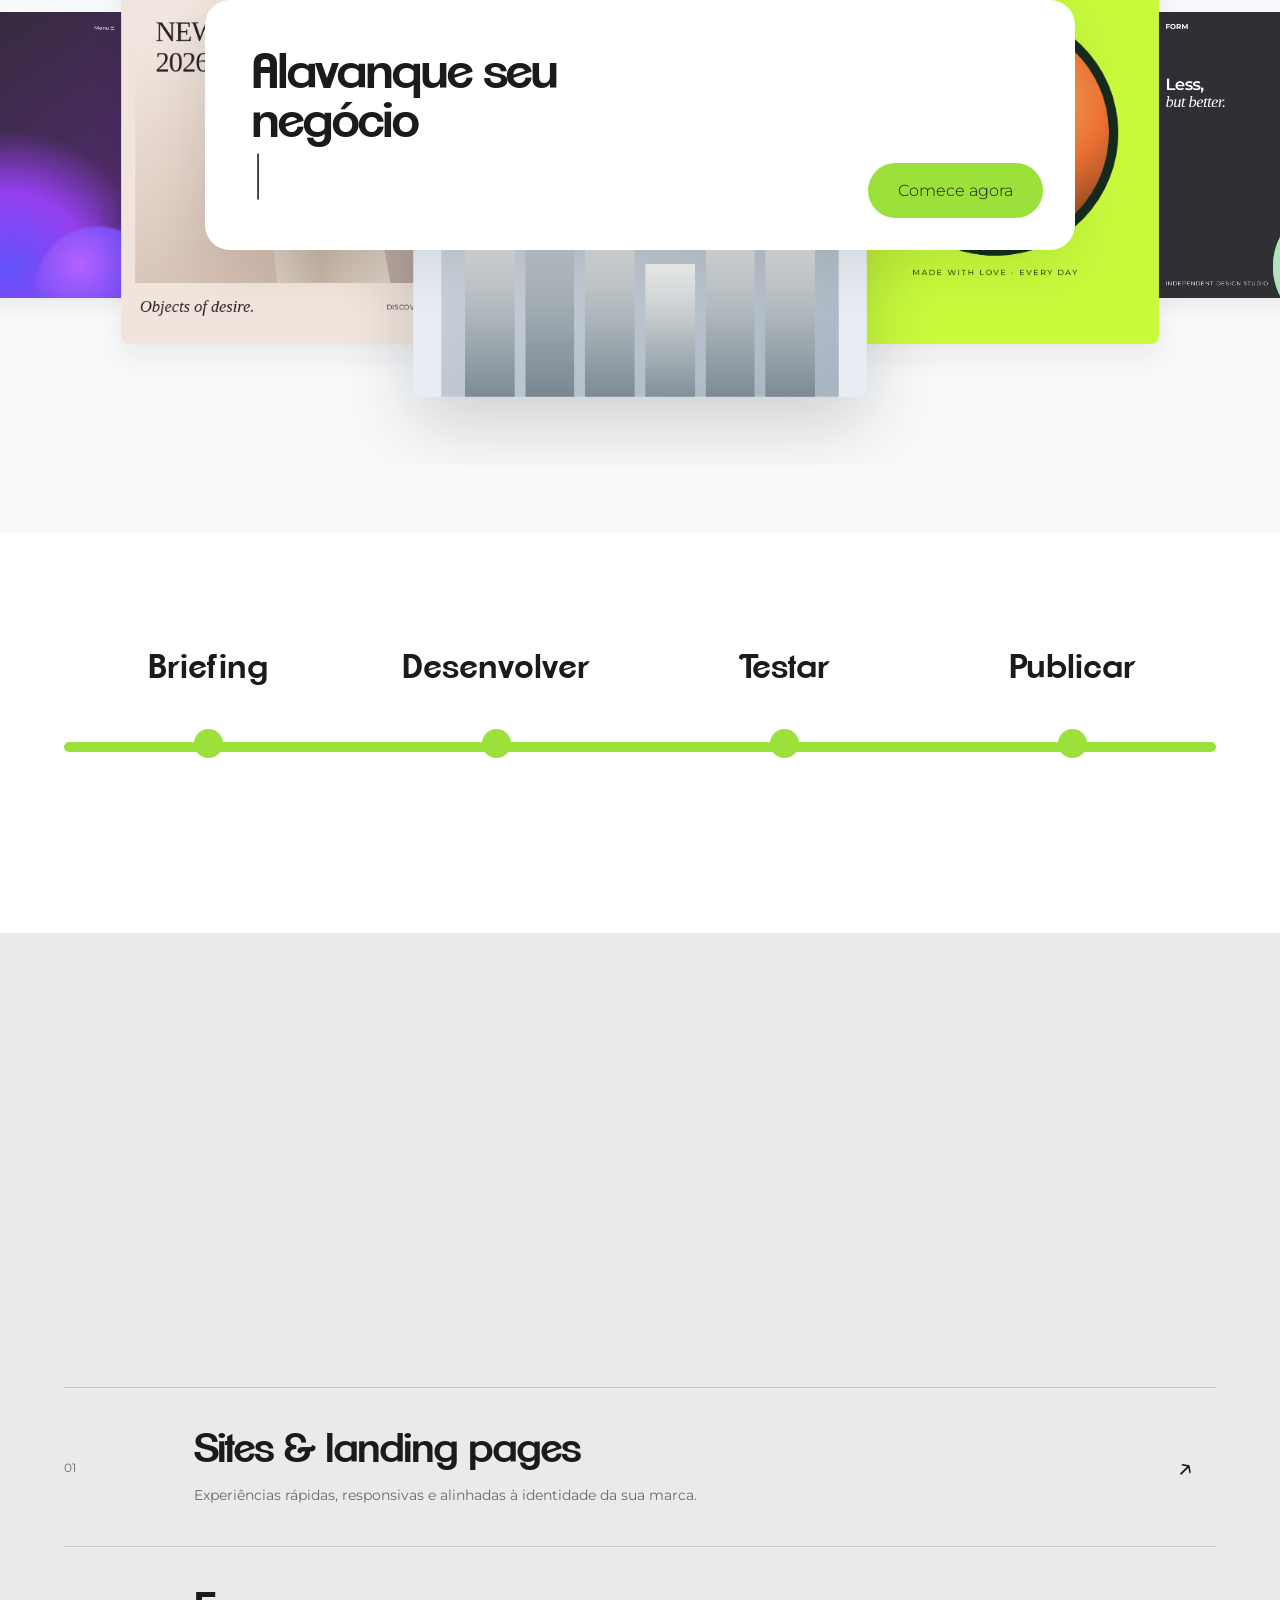
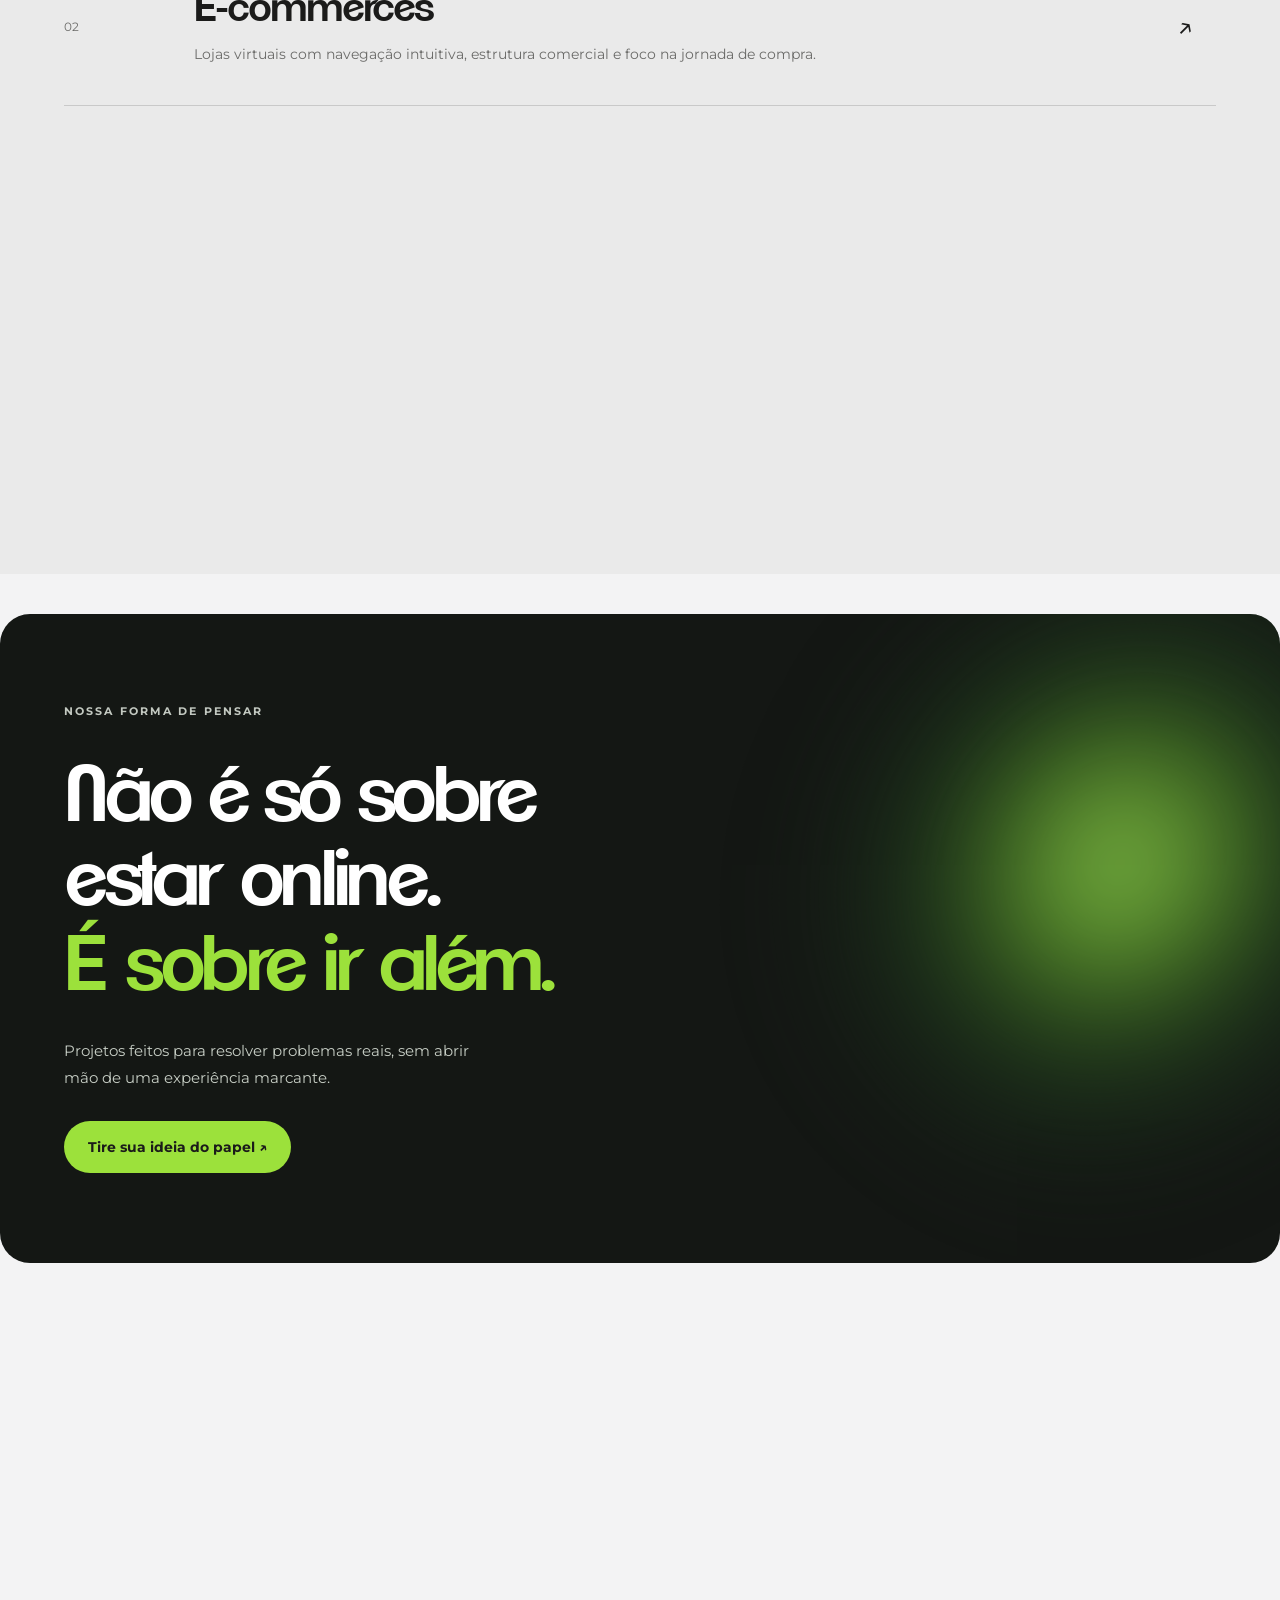
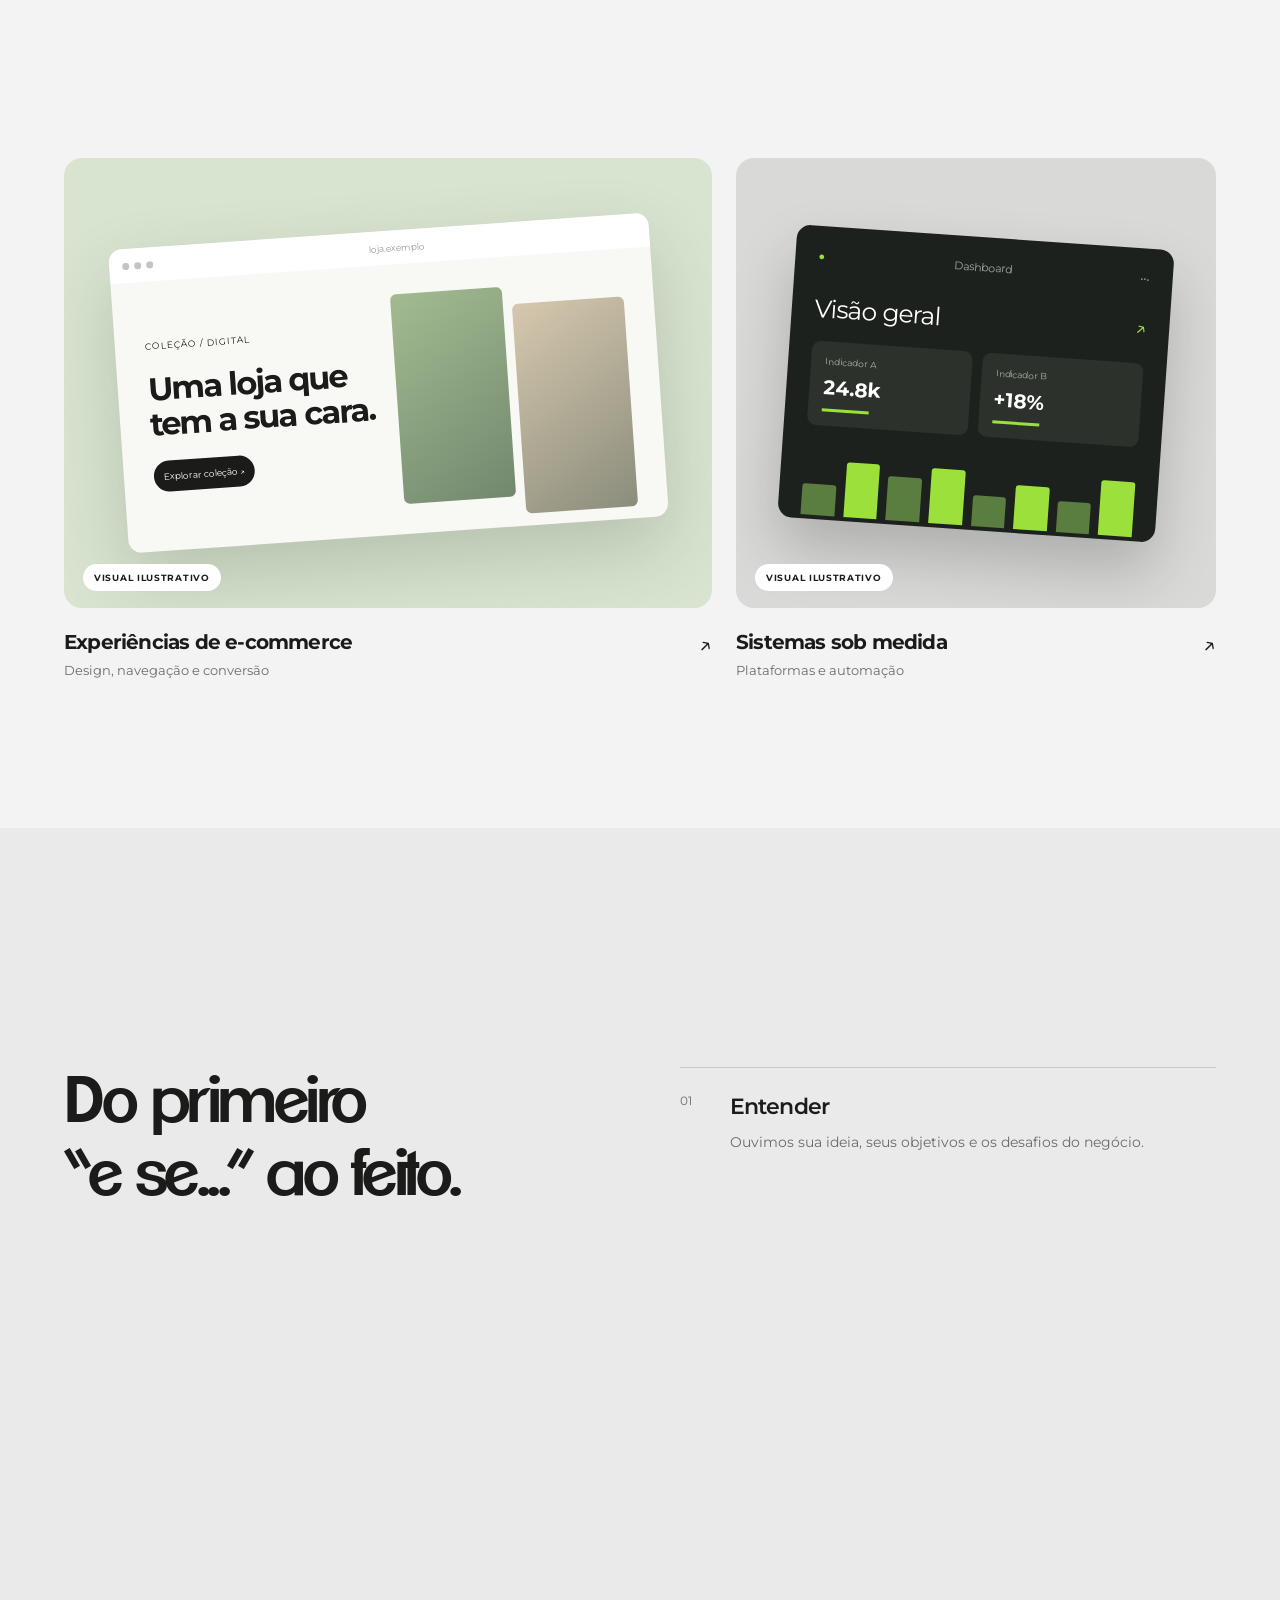
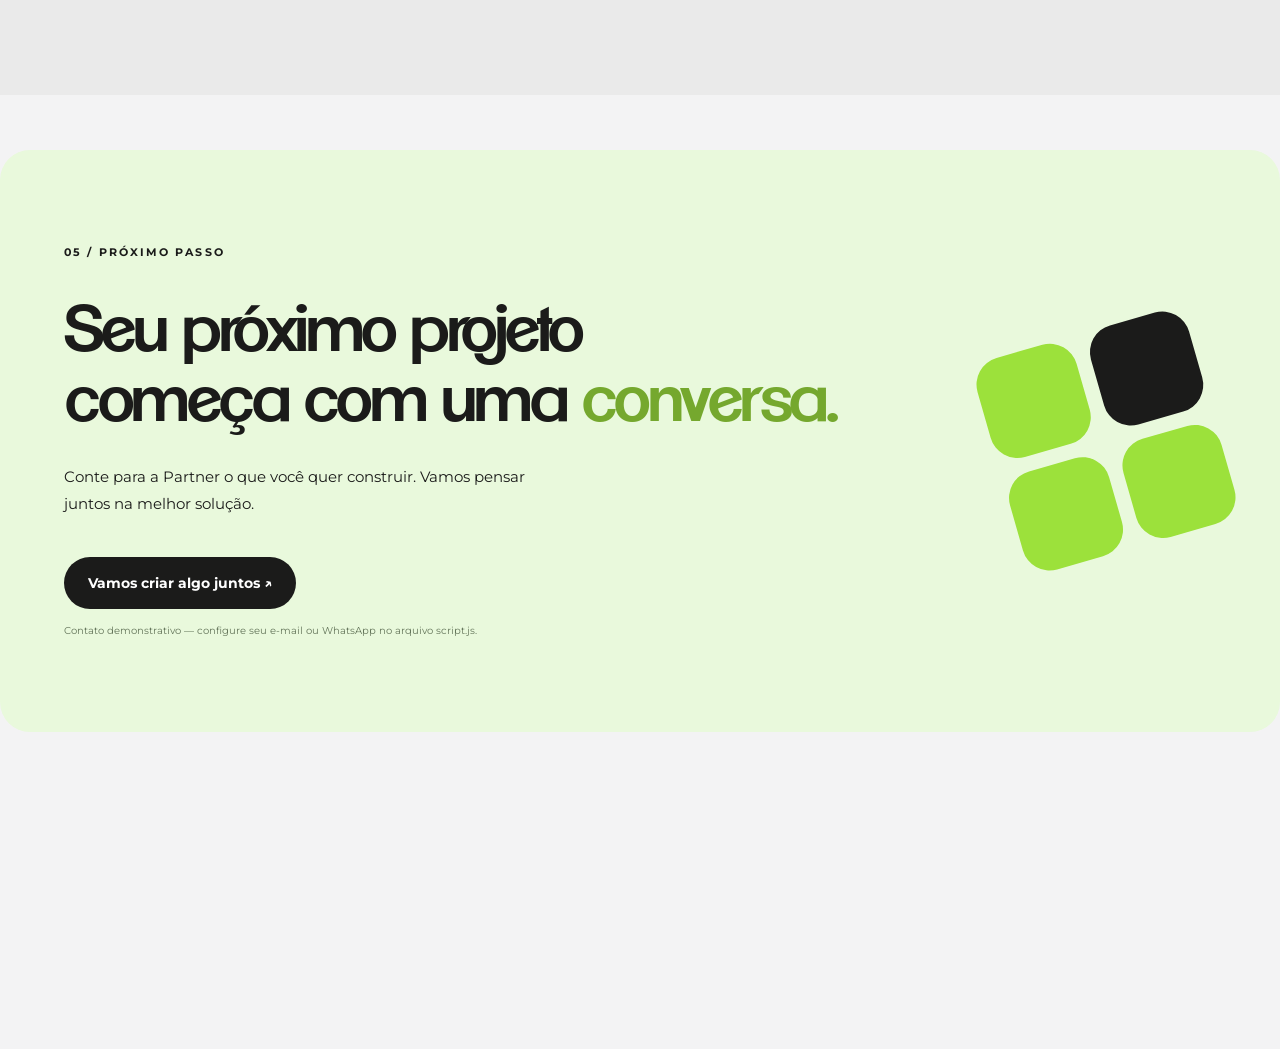
==== commit 79f3f0d7: "Add files via upload" ====
--- a/index.html
+++ b/index.html
@@ -1 +1 @@
-<!doctype html><html lang="pt-BR"><head><meta charset="utf-8"><meta name="viewport" content="width=device-width,initial-scale=1"><meta name="theme-color" content="#1B1B1A"><meta name="description" content="Partner: sites, lojas virtuais e sistemas personalizados para negócios que querem evoluir."><title>Partner | Desenvolvimento de sites e sistemas</title><link rel="icon" type="image/svg+xml" href="favicon.svg"><link rel="stylesheet" href="styles.css"></head><body><a class="skip" href="#conteudo">Ir para o conteúdo</a><header class="header wrap"><a class="brand" href="#inicio" aria-label="Partner início"><img class="brand-logo brand-logo-light" src="logo-claro.svg" alt="Partner"><img class="brand-logo brand-logo-dark" src="logo-escuro.svg" alt="" aria-hidden="true"></a><nav class="nav" id="nav" aria-label="Navegação principal"><a href="#sobre">Sobre</a><a href="#servicos">Serviços</a><a href="#projetos">Projetos</a><a href="#processo">Processo</a></nav><a class="header-cta" href="#contato">Orçamento</a><button class="menu-toggle" aria-expanded="false" aria-controls="nav" aria-label="Abrir menu">☰</button></header><main id="conteudo"><section class="hero wrap" id="inicio"><video class="hero-video" autoplay muted loop playsinline preload="metadata" aria-hidden="true"><source src="fundo.mp4" type="video/mp4"></video><div class="hero-glow glow-a"></div><div class="hero-glow glow-b"></div><div class="hero-content"><h1 class="animated-title">Ideias grandes<br>merecem <em>tecnologia</em><br>à altura.</h1><div class="actions"><a class="btn btn-lime" href="#contato">Começar um projeto</a></div></div><div class="hero-bottom"><span>ROLE PARA EXPLORAR ↓</span></div></section><section class="intro wrap section" id="sobre"><div class="intro-grid"><h2 class="animated-title">O digital não precisa ser <span class="soft">complicado.</span> <span class="green-highlight">Nem caro.</span></h2></div><div class="intro-footer"><p>A Partner oferece o menor preço do mercado com o melhor padrão de qualidade em sites e sistemas.</p></div></section><section class="services section" id="servicos"><div class="wrap"><div class="section-label"><span class="index">02 / O QUE FAZEMOS</span><span class="small-line"></span></div><div class="section-heading"><h2>Uma boa ideia.<br><span class="soft">Infinitas possibilidades.</span></h2><p>Da presença digital à operação do seu negócio, desenvolvemos soluções pensadas para crescer com você.</p></div><div class="service-list"><article class="service"><span class="service-number">01</span><div><h3>Sites & landing pages</h3><p>Experiências rápidas, responsivas e alinhadas à identidade da sua marca.</p></div><span class="service-arrow">↗</span></article><article class="service"><span class="service-number">02</span><div><h3>E-commerces</h3><p>Lojas virtuais com navegação intuitiva, estrutura comercial e foco na jornada de compra.</p></div><span class="service-arrow">↗</span></article><article class="service"><span class="service-number">03</span><div><h3>Sistemas personalizados</h3><p>Plataformas, painéis administrativos e ferramentas criadas para a sua operação.</p></div><span class="service-arrow">↗</span></article><article class="service"><span class="service-number">04</span><div><h3>Interfaces & experiências</h3><p>Design de interfaces que conecta pessoas, produtos e tecnologia.</p></div><span class="service-arrow">↗</span></article></div></div></section><section class="statement wrap"><div class="statement-glow"></div><div class="statement-inner"><p class="eyebrow light">NOSSA FORMA DE PENSAR</p><h2>Não é só sobre<br>estar online.<br><span>É sobre ir além.</span></h2><p>Projetos feitos para resolver problemas reais, sem abrir mão de uma experiência marcante.</p><a class="btn btn-lime" href="#contato">Tire sua ideia do papel ↗</a></div></section><section class="projects wrap section" id="projetos"><div class="section-label"><span class="index">03 / PROJETOS</span><span class="small-line"></span></div><div class="section-heading"><h2>O que podemos<br><span class="soft">construir juntos.</span></h2><p>Alguns formatos de soluções que desenvolvemos. Em breve, nossos cases estarão por aqui.</p></div><div class="project-grid"><article class="project-card project-wide"><div class="project-art art-commerce"><div class="mock-browser"><div class="browser-top"><b></b><b></b><b></b><span>loja.exemplo</span></div><div class="browser-body"><div class="browser-copy"><small>COLEÇÃO / DIGITAL</small><strong>Uma loja que<br>tem a sua cara.</strong><span class="mini-pill">Explorar coleção ↗</span></div><div class="browser-product"><span></span><span></span></div></div></div><span class="art-tag">VISUAL ILUSTRATIVO</span></div><div class="project-caption"><div><h3>Experiências de e-commerce</h3><p>Design, navegação e conversão</p></div><span>↗</span></div></article><article class="project-card"><div class="project-art art-system"><div class="dashboard"><div class="dash-top"><span class="dash-mark">●</span><span>Dashboard</span><span>•••</span></div><div class="dash-title">Visão geral <small>↗</small></div><div class="dash-stats"><div><small>Indicador A</small><b>24.8k</b><i></i></div><div><small>Indicador B</small><b>+18%</b><i></i></div></div><div class="bars"><i></i><i></i><i></i><i></i><i></i><i></i><i></i><i></i></div></div><span class="art-tag">VISUAL ILUSTRATIVO</span></div><div class="project-caption"><div><h3>Sistemas sob medida</h3><p>Plataformas e automação</p></div><span>↗</span></div></article></div></section><section class="process section" id="processo"><div class="wrap"><div class="section-label"><span class="index">04 / COMO TRABALHAMOS</span><span class="small-line"></span></div><div class="process-grid"><h2>Do primeiro<br>“e se...” ao <span class="soft">feito.</span></h2><div class="steps"><div><span>01</span><h3>Entender</h3><p>Ouvimos sua ideia, seus objetivos e os desafios do negócio.</p></div><div><span>02</span><h3>Planejar & desenhar</h3><p>Organizamos a experiência, as funcionalidades e a direção visual.</p></div><div><span>03</span><h3>Desenvolver</h3><p>Transformamos o planejamento em um produto funcional e responsivo.</p></div><div><span>04</span><h3>Lançar & evoluir</h3><p>Preparamos a entrega e identificamos oportunidades de evolução.</p></div></div></div></div></section><section class="contact wrap" id="contato"><div class="contact-inner"><p class="eyebrow">05 / PRÓXIMO PASSO</p><h2>Seu próximo projeto<br>começa com uma <span>conversa.</span></h2><p>Conte para a Partner o que você quer construir. Vamos pensar juntos na melhor solução.</p><a class="btn btn-dark" href="mailto:contato@exemplo.com?subject=Quero%20conversar%20sobre%20um%20projeto" id="contact-link">Vamos criar algo juntos ↗</a><small>Contato demonstrativo — configure seu e-mail ou WhatsApp no arquivo script.js.</small></div><div class="contact-shape"><span class="mark big" aria-hidden="true"><i></i><i></i><i></i><i></i></span></div></section></main><footer class="footer wrap"><div class="footer-top"><a class="brand" href="#inicio"><img class="brand-logo brand-logo-light" src="logo-claro.svg" alt="Partner"><img class="brand-logo brand-logo-dark" src="logo-escuro.svg" alt="" aria-hidden="true"></a><p>Tecnologia para transformar<br>o que vem pela frente.</p></div><div class="footer-bottom"><span>© <span id="year"></span> Partner. Todos os direitos reservados.</span><span>Desenvolvimento digital com propósito.</span><a href="#inicio">Voltar ao topo ↑</a></div></footer><script src="script.js"></script></body></html>
+<!doctype html><html lang="pt-BR"><head><meta charset="utf-8"><meta name="viewport" content="width=device-width,initial-scale=1"><meta name="theme-color" content="#1B1B1A"><meta name="description" content="Partner: sites, lojas virtuais e sistemas personalizados para negócios que querem evoluir."><title>Partner | Desenvolvimento de sites e sistemas</title><link rel="icon" type="image/svg+xml" href="favicon.svg"><link rel="stylesheet" href="styles.css"></head><body><a class="skip" href="#conteudo">Ir para o conteúdo</a><header class="header wrap"><a class="brand" href="#inicio" aria-label="Partner início"><img class="brand-logo brand-logo-light" src="logo-claro.svg" alt="Partner"><img class="brand-logo brand-logo-dark" src="logo-escuro.svg" alt="" aria-hidden="true"></a><nav class="nav" id="nav" aria-label="Navegação principal"><a href="#sobre">Sobre</a><a href="#servicos">Serviços</a><a href="#projetos">Projetos</a><a href="#processo">Processo</a></nav><a class="header-cta" href="#contato">Orçamento</a><button class="menu-toggle" aria-expanded="false" aria-controls="nav" aria-label="Abrir menu">☰</button></header><main id="conteudo"><section class="hero wrap" id="inicio"><video class="hero-video" autoplay muted loop playsinline preload="metadata" aria-hidden="true"><source src="fundo.mp4" type="video/mp4"></video><div class="hero-glow glow-a"></div><div class="hero-glow glow-b"></div><div class="hero-content"><h1 class="animated-title">Dê um novo passo<br>ao seu negócio</h1><div class="actions"><a class="btn btn-lime" href="#contato">Começar um projeto</a></div></div></section><section class="intro wrap section" id="sobre"><div class="intro-grid"><h2 class="animated-title">O digital não precisa ser <span class="soft">complicado.</span> <span class="green-highlight">Nem caro.</span></h2></div><div class="intro-footer"><p>A Partner oferece o menor preço do mercado com o melhor padrão de qualidade em sites e sistemas.</p></div></section><section class="showcase" aria-label="Inspiração de projetos digitais"><div class="showcase-stage"><div class="showcase-track" id="showcase-track"><div class="showcase-preview preview-one"><div class="mini-nav">STUDIO / 01 <span>Menu ☰</span></div><div class="preview-one-main"><small>CREATIVE PORTFOLIO</small><strong>Shape the<br>future.</strong><span>Explore projects ↗</span></div><div class="preview-one-orb"></div></div><div class="showcase-preview preview-two"><div class="mini-nav">maison. <span>SHOP / ABOUT</span></div><div class="preview-two-art"><div class="fashion-shape"></div><span>NEW COLLECTION<br>2026</span></div><div class="preview-two-bottom">Objects of desire. <span>DISCOVER ↗</span></div></div><div class="showcase-preview preview-three"><div class="mini-nav">NOVA<span>Solutions ↗</span></div><div class="preview-three-heading">Work smarter.<br><i>Move faster.</i></div><div class="preview-three-chart"><span></span><span></span><span></span><span></span><span></span><span></span></div><div class="preview-three-foot">Your business, connected.</div></div><div class="showcase-preview preview-four"><div class="mini-nav">GOOD FOOD <span>ORDER NOW ↗</span></div><div class="preview-four-disc"><span>fresh<br>& bold.</span></div><div class="preview-four-bottom">MADE WITH LOVE · EVERY DAY</div></div><div class="showcase-preview preview-five"><div class="mini-nav">FORM <span>WORK / STUDIO / CONTACT</span></div><div class="preview-five-main">Less,<br><em>but better.</em></div><div class="preview-five-geometry"></div><div class="preview-five-foot">INDEPENDENT DESIGN STUDIO</div></div></div><div class="showcase-message"><h2 class="showcase-typewriter" aria-label="Alavanque seu negócio com a Partner"><span class="typewriter-text" aria-hidden="true"></span><span class="typewriter-caret" aria-hidden="true">|</span></h2><a href="#contato" class="showcase-cta">Comece agora</a></div></div><div class="showcase-controls"><div class="showcase-buttons"><button type="button" id="showcase-prev" aria-label="Ver previews anteriores">←</button><button type="button" id="showcase-pause" aria-label="Pausar animação">Ⅱ</button><button type="button" id="showcase-next" aria-label="Ver próximos previews">→</button></div></div></section><section class="partner-timeline" id="linha-do-tempo" aria-label="Etapas do nosso processo"><div class="timeline-inner"><ol class="timeline-steps"><li class="timeline-step"><button class="timeline-trigger" type="button" aria-expanded="false" aria-controls="timeline-card" data-title="Briefing" data-description="Conversamos sobre sua ideia, entendemos as necessidades do negócio e definimos os objetivos do projeto."><span class="timeline-name">Briefing</span><span class="timeline-dot" aria-hidden="true"></span></button></li><li class="timeline-step"><button class="timeline-trigger" type="button" aria-expanded="false" aria-controls="timeline-card" data-title="Desenvolver" data-description="Criamos a estrutura, o design e as funcionalidades do seu site ou sistema."><span class="timeline-name">Desenvolver</span><span class="timeline-dot" aria-hidden="true"></span></button></li><li class="timeline-step"><button class="timeline-trigger" type="button" aria-expanded="false" aria-controls="timeline-card" data-title="Testar" data-description="Realizamos testes e revisões para garantir uma experiência fluida e funcional."><span class="timeline-name">Testar</span><span class="timeline-dot" aria-hidden="true"></span></button></li><li class="timeline-step"><button class="timeline-trigger" type="button" aria-expanded="false" aria-controls="timeline-card" data-title="Publicar" data-description="Colocamos o projeto no ar e entregamos tudo pronto para você começar."><span class="timeline-name">Publicar</span><span class="timeline-dot" aria-hidden="true"></span></button></li></ol><div class="timeline-line" aria-hidden="true"></div><div class="timeline-detail" id="timeline-card" hidden><button class="timeline-close" type="button" aria-label="Fechar explicação">×</button><h2 class="timeline-detail-title"></h2><p class="timeline-detail-description"></p></div></div></section><section class="services section" id="servicos"><div class="wrap"><div class="section-label"><span class="index">02 / O QUE FAZEMOS</span><span class="small-line"></span></div><div class="section-heading"><h2>Uma boa ideia.<br><span class="soft">Infinitas possibilidades.</span></h2><p>Da presença digital à operação do seu negócio, desenvolvemos soluções pensadas para crescer com você.</p></div><div class="service-list"><article class="service"><span class="service-number">01</span><div><h3>Sites & landing pages</h3><p>Experiências rápidas, responsivas e alinhadas à identidade da sua marca.</p></div><span class="service-arrow">↗</span></article><article class="service"><span class="service-number">02</span><div><h3>E-commerces</h3><p>Lojas virtuais com navegação intuitiva, estrutura comercial e foco na jornada de compra.</p></div><span class="service-arrow">↗</span></article><article class="service"><span class="service-number">03</span><div><h3>Sistemas personalizados</h3><p>Plataformas, painéis administrativos e ferramentas criadas para a sua operação.</p></div><span class="service-arrow">↗</span></article><article class="service"><span class="service-number">04</span><div><h3>Interfaces & experiências</h3><p>Design de interfaces que conecta pessoas, produtos e tecnologia.</p></div><span class="service-arrow">↗</span></article></div></div></section><section class="statement wrap"><div class="statement-glow"></div><div class="statement-inner"><p class="eyebrow light">NOSSA FORMA DE PENSAR</p><h2>Não é só sobre<br>estar online.<br><span>É sobre ir além.</span></h2><p>Projetos feitos para resolver problemas reais, sem abrir mão de uma experiência marcante.</p><a class="btn btn-lime" href="#contato">Tire sua ideia do papel ↗</a></div></section><section class="projects wrap section" id="projetos"><div class="section-label"><span class="index">03 / PROJETOS</span><span class="small-line"></span></div><div class="section-heading"><h2>O que podemos<br><span class="soft">construir juntos.</span></h2><p>Alguns formatos de soluções que desenvolvemos. Em breve, nossos cases estarão por aqui.</p></div><div class="project-grid"><article class="project-card project-wide"><div class="project-art art-commerce"><div class="mock-browser"><div class="browser-top"><b></b><b></b><b></b><span>loja.exemplo</span></div><div class="browser-body"><div class="browser-copy"><small>COLEÇÃO / DIGITAL</small><strong>Uma loja que<br>tem a sua cara.</strong><span class="mini-pill">Explorar coleção ↗</span></div><div class="browser-product"><span></span><span></span></div></div></div><span class="art-tag">VISUAL ILUSTRATIVO</span></div><div class="project-caption"><div><h3>Experiências de e-commerce</h3><p>Design, navegação e conversão</p></div><span>↗</span></div></article><article class="project-card"><div class="project-art art-system"><div class="dashboard"><div class="dash-top"><span class="dash-mark">●</span><span>Dashboard</span><span>•••</span></div><div class="dash-title">Visão geral <small>↗</small></div><div class="dash-stats"><div><small>Indicador A</small><b>24.8k</b><i></i></div><div><small>Indicador B</small><b>+18%</b><i></i></div></div><div class="bars"><i></i><i></i><i></i><i></i><i></i><i></i><i></i><i></i></div></div><span class="art-tag">VISUAL ILUSTRATIVO</span></div><div class="project-caption"><div><h3>Sistemas sob medida</h3><p>Plataformas e automação</p></div><span>↗</span></div></article></div></section><section class="process section" id="processo"><div class="wrap"><div class="section-label"><span class="index">04 / COMO TRABALHAMOS</span><span class="small-line"></span></div><div class="process-grid"><h2>Do primeiro<br>“e se...” ao <span class="soft">feito.</span></h2><div class="steps"><div><span>01</span><h3>Entender</h3><p>Ouvimos sua ideia, seus objetivos e os desafios do negócio.</p></div><div><span>02</span><h3>Planejar & desenhar</h3><p>Organizamos a experiência, as funcionalidades e a direção visual.</p></div><div><span>03</span><h3>Desenvolver</h3><p>Transformamos o planejamento em um produto funcional e responsivo.</p></div><div><span>04</span><h3>Lançar & evoluir</h3><p>Preparamos a entrega e identificamos oportunidades de evolução.</p></div></div></div></div></section><section class="contact wrap" id="contato"><div class="contact-inner"><p class="eyebrow">05 / PRÓXIMO PASSO</p><h2>Seu próximo projeto<br>começa com uma <span>conversa.</span></h2><p>Conte para a Partner o que você quer construir. Vamos pensar juntos na melhor solução.</p><a class="btn btn-dark" href="mailto:contato@exemplo.com?subject=Quero%20conversar%20sobre%20um%20projeto" id="contact-link">Vamos criar algo juntos ↗</a><small>Contato demonstrativo — configure seu e-mail ou WhatsApp no arquivo script.js.</small></div><div class="contact-shape"><span class="mark big" aria-hidden="true"><i></i><i></i><i></i><i></i></span></div></section></main><footer class="footer wrap"><div class="footer-top"><a class="brand" href="#inicio"><img class="brand-logo brand-logo-light" src="logo-claro.svg" alt="Partner"><img class="brand-logo brand-logo-dark" src="logo-escuro.svg" alt="" aria-hidden="true"></a><p>Tecnologia para transformar<br>o que vem pela frente.</p></div><div class="footer-bottom"><span>© <span id="year"></span> Partner. Todos os direitos reservados.</span><span>Desenvolvimento digital com propósito.</span><a href="#inicio">Voltar ao topo ↑</a></div></footer><script src="script.js"></script></body></html>
--- a/styles.css
+++ b/styles.css
@@ -180,3 +180,146 @@
 
 /* Destaque da chamada institucional */
 .intro .green-highlight { color: #9CE13B; }
+
+/* Showcase editorial: previews ilustrativos, substituíveis por imagens reais */
+.showcase{background:#f3f3f4;overflow:hidden;padding:70px 0 28px}.showcase-stage{position:relative;min-height:500px;display:flex;align-items:center;overflow:hidden}.showcase-track{display:flex;align-items:center;gap:16px;position:absolute;left:50%;top:50%;width:max-content;transform:translate(-50%,-50%);transition:transform .8s cubic-bezier(.22,1,.36,1)}.showcase-preview{width:310px;height:370px;flex:none;position:relative;overflow:hidden;background:#fff;box-shadow:0 8px 30px #00000010;font-family:Montserrat,Arial,sans-serif}.showcase-preview:nth-child(2),.showcase-preview:nth-child(4){height:425px}.showcase-preview:nth-child(3){height:450px}.mini-nav{position:relative;z-index:2;padding:18px 20px;font-size:11px;font-weight:700;display:flex;justify-content:space-between;align-items:center}.mini-nav span{font-size:9px;font-weight:500}.preview-one{background:linear-gradient(145deg,#fe4b48,#a600f7 60%,#141414);color:white}.preview-one-main{position:absolute;top:90px;left:22px;z-index:2}.preview-one-main small{font-size:10px;letter-spacing:2px}.preview-one-main strong{display:block;font-size:50px;line-height:1.05;letter-spacing:-3px;margin:20px 0}.preview-one-main span{font-size:11px;border:1px solid white;padding:9px 13px;border-radius:30px}.preview-one-orb{position:absolute;width:260px;height:260px;border-radius:50%;background:radial-gradient(circle at 30% 30%,#fafa00,#fe4771 45%,#2512ce 75%);bottom:-95px;right:-75px;filter:blur(2px)}.preview-two{background:#f1e9e3;color:#24211f}.preview-two .mini-nav{font-family:Georgia,serif;font-size:24px}.preview-two-art{height:290px;background:linear-gradient(140deg,#d7c7bd,#fff1e2);margin:0 15px;position:relative;overflow:hidden}.fashion-shape{position:absolute;left:24%;top:18%;width:54%;height:94%;background:#34332f;clip-path:polygon(25% 0,75% 0,100% 35%,80% 47%,80% 100%,20% 100%,20% 47%,0 35%);transform:rotate(-8deg)}.preview-two-art span{position:absolute;top:16px;left:16px;font-size:10px;letter-spacing:2px}.preview-two-bottom{display:flex;justify-content:space-between;padding:16px;font:italic 21px Georgia,serif}.preview-two-bottom span{font:9px Montserrat,sans-serif;align-self:center}.preview-three{background:#dce8fd;color:#142b67}.preview-three .mini-nav{font-size:24px}.preview-three-heading{font-size:35px;font-weight:700;letter-spacing:-2px;line-height:1.1;padding:35px 20px 15px}.preview-three-heading i{font-weight:400}.preview-three-chart{height:160px;display:flex;align-items:end;gap:10px;margin:24px 20px;background:#f5f8ff;padding:22px;border-radius:14px}.preview-three-chart span{flex:1;background:#5779ed;border-radius:7px 7px 0 0;height:45%}.preview-three-chart span:nth-child(2){height:72%}.preview-three-chart span:nth-child(3){height:58%}.preview-three-chart span:nth-child(4){height:88%}.preview-three-chart span:nth-child(5){height:68%}.preview-three-chart span:nth-child(6){height:100%}.preview-three-foot{padding:0 20px;font-size:12px}.preview-four{background:#ffe834;color:#075d50}.preview-four .mini-nav{font-size:18px}.preview-four-disc{width:285px;height:285px;background:#f34a21;border-radius:50%;margin:12px auto;display:grid;place-items:center;transform:rotate(-12deg);box-shadow:inset -25px -30px 0 #c82e15}.preview-four-disc span{font-size:57px;font-weight:800;line-height:.9;letter-spacing:-4px;color:#fff7d8}.preview-four-bottom{font-size:10px;text-align:center;letter-spacing:2px}.preview-five{background:#171717;color:white}.preview-five-main{font-size:54px;line-height:1.02;letter-spacing:-3px;font-weight:600;padding:46px 22px 0}.preview-five-main em{font-family:Georgia,serif;font-weight:400}.preview-five-geometry{position:absolute;bottom:-60px;right:-30px;width:245px;height:245px;border:55px solid #b9d6c0;border-radius:50%}.preview-five-foot{position:absolute;bottom:20px;left:20px;font-size:10px;letter-spacing:1px}.showcase-message{position:relative;z-index:5;background:#fff;padding:22px 26px 20px;border-radius:14px;box-shadow:0 12px 35px #00000018;max-width:710px;width:calc(100% - 36px);margin:auto;display:flex;align-items:end;justify-content:space-between;gap:24px}.showcase-message h2{font-family:Montserrat,Arial,sans-serif;font-weight:600;font-size:clamp(26px,3.4vw,47px);line-height:1.08;letter-spacing:-2px;color:#1b1b1a;margin:0}.showcase-message h2 span{color:#9ce13b}.showcase-cta{background:#9ce13b;color:#1b1b1a;text-decoration:none;padding:14px 18px;border-radius:8px;white-space:nowrap;font:600 13px Montserrat,Arial,sans-serif}.showcase-controls{max-width:1350px;margin:8px auto 0;padding:0 36px;display:flex;align-items:center;justify-content:space-between;gap:12px}.showcase-controls>span{font:500 10px Montserrat,Arial,sans-serif;letter-spacing:1.2px;color:#777}.showcase-buttons{display:flex;gap:8px}.showcase-buttons button{width:36px;height:36px;border:1px solid #d0d0d0;background:transparent;border-radius:50%;font-size:17px;cursor:pointer;color:#1b1b1a}.showcase-buttons button:hover{background:#9ce13b;border-color:#9ce13b}@media(max-width:700px){.showcase{padding-top:35px}.showcase-stage{min-height:450px}.showcase-preview{width:245px;height:315px!important}.showcase-message{align-items:stretch;flex-direction:column;padding:20px;gap:14px}.showcase-message h2{font-size:30px;letter-spacing:-1.4px}.showcase-cta{align-self:flex-start}.showcase-controls{padding:0 20px}.showcase-controls>span{max-width:180px;line-height:1.5}}
+@media(prefers-reduced-motion:reduce){.showcase-track{transition:none}}
+
+/* Showcase editorial assimétrico — painéis independentes, substituíveis por imagens */
+.showcase{background:#f8f9fa;padding:45px 0 24px}
+.showcase-stage{min-height:640px;overflow:hidden;isolation:isolate}
+.showcase-track{gap:0;align-items:center;top:50%;transform:translate(-50%,-50%)}
+.showcase-preview{border-radius:9px;box-shadow:0 16px 36px #18202712;overflow:hidden;flex-shrink:0;transition:transform .8s cubic-bezier(.22,1,.36,1)}
+.showcase-preview:nth-child(1){width:245px;height:355px;transform:translateY(30px);z-index:1}
+.showcase-preview:nth-child(2){width:415px;height:485px;transform:translateY(12px);z-index:2}
+.showcase-preview:nth-child(3){width:505px;height:610px;transform:translateY(-2px);z-index:3}
+.showcase-preview:nth-child(4){width:365px;height:435px;transform:translateY(28px);z-index:2}
+.showcase-preview:nth-child(5){width:280px;height:350px;transform:translateY(34px);z-index:1}
+.preview-one{background:radial-gradient(circle at 50% 90%,#5140fb 0,#8a2bef 27%,transparent 49%),linear-gradient(145deg,#18121d,#3c1558 75%,#080a17)}
+.preview-one .mini-nav{font-size:17px}.preview-one-main{top:100px}.preview-one-main strong{font-size:25px;line-height:1.2;letter-spacing:-1px}.preview-one-main small{font-size:9px}.preview-one-orb{width:230px;height:230px;bottom:-100px;right:-65px;background:radial-gradient(circle at 35% 30%,#ac50ff,#5c37f5 52%,#21154d 75%)}
+.preview-two{background:#f0e4dc}.preview-two .mini-nav{padding:20px 28px}.preview-two-art{height:375px;margin:0 18px;background:linear-gradient(145deg,#f2e7e0 10%,#d4bfb2 70%,#b7a59d)}.preview-two-art span{font-family:Georgia,serif;font-size:36px;letter-spacing:-1px;line-height:1.08;top:34px;left:26px}.fashion-shape{top:24%;left:35%;width:55%;height:105%;background:linear-gradient(100deg,#f5ede4,#c6b6a7 50%,#eee3d8);clip-path:polygon(20% 0,72% 0,100% 26%,83% 44%,87% 100%,15% 100%,19% 45%,0 27%)}.preview-two-bottom{padding:18px 24px}
+.preview-three{background:#e8edf4;color:#222}.preview-three .mini-nav{font-size:18px;padding:22px 24px}.preview-three-heading{padding:70px 25px 0;font-size:43px;color:#222}.preview-three-heading i{font-family:Georgia,serif;font-weight:400}.preview-three-chart{height:310px;margin:24px 26px;background:linear-gradient(145deg,#d6dce3,#a3b1be);border-radius:0;align-items:end;overflow:hidden}.preview-three-chart span{background:linear-gradient(#f1f2f0,#6c7c89);border-radius:0;height:75%!important}.preview-three-chart span:nth-child(2){height:100%!important}.preview-three-chart span:nth-child(4){height:55%!important}.preview-three-foot{font-size:11px;padding:0 26px}
+.preview-four{background:#c8fb3c;color:#151515}.preview-four .mini-nav{font-size:26px;padding:25px}.preview-four-disc{width:315px;height:315px;margin:10px auto;background:radial-gradient(circle at 65% 40%,#ffc071,#f27535 35%,#8e4524 62%,#183e2d 63%,#0e2b20 80%);box-shadow:inset 0 0 0 12px #152c1d}.preview-four-disc span{font-size:48px}.preview-four-bottom{margin-top:15px}
+.preview-five{background:#17191e}.preview-five .mini-nav{font-size:13px}.preview-five-main{font-size:30px;letter-spacing:-1px;padding:65px 20px 0}.preview-five-geometry{width:235px;height:235px;border-color:#a9e0b3}
+.showcase-message{max-width:870px;min-height:250px;box-sizing:border-box;border-radius:25px;padding:28px 32px 28px 46px;align-items:flex-end;gap:22px;box-shadow:0 15px 55px #00000019}
+.showcase-message h2{flex:1;font-size:clamp(35px,3.8vw,63px);line-height:1.02;letter-spacing:-3px;font-weight:650;position:relative;z-index:2}
+.showcase-message h2 span{color:#9ce13b}.showcase-cta{background:#9ce13b;border-radius:12px;padding:18px 25px;font-size:14px;font-weight:600;margin-bottom:4px}
+.showcase-sparkles{position:absolute;left:-76px;top:45%;color:#9ce13b;font-size:56px;line-height:1;transform:rotate(-12deg)}.showcase-sparkles span{position:absolute;font-size:36px;left:-32px;top:53px}.showcase-sparkles i{position:absolute;font-size:29px;left:55px;top:-35px;font-style:normal}
+@media(max-width:700px){.showcase{padding-top:30px}.showcase-stage{min-height:540px}.showcase-track{transform:translate(-50%,-50%) scale(.72);transform-origin:center}.showcase-preview:nth-child(1){width:245px;height:355px!important}.showcase-preview:nth-child(2){width:415px;height:485px!important}.showcase-preview:nth-child(3){width:505px;height:610px!important}.showcase-preview:nth-child(4){width:365px;height:435px!important}.showcase-preview:nth-child(5){width:280px;height:350px!important}.showcase-message{min-height:0;width:calc(100% - 40px);padding:22px 20px;gap:20px;border-radius:17px}.showcase-message h2{font-size:clamp(27px,7vw,40px);letter-spacing:-1.5px}.showcase-sparkles{display:none}.showcase-cta{font-size:12px;padding:13px 17px}.showcase-controls{margin-top:10px}}
+
+/* Carrossel: destaque dinâmico do preview ativo */
+.showcase-stage{min-height:680px}
+.showcase-track{position:absolute;inset:0;width:100%;height:100%;left:0;top:0;display:block;transform:none!important;pointer-events:none}
+.showcase-preview,.showcase-preview:nth-child(n){position:absolute;left:50%;top:50%;margin:0;transform:translate(-50%,-50%) translateX(var(--slide-x,0px)) translateY(var(--slide-y,0px)) scale(var(--slide-scale,.75));transform-origin:center center;opacity:var(--slide-opacity,1);z-index:var(--slide-layer,1);transition:transform 1.05s cubic-bezier(.22,1,.36,1),opacity .8s ease,box-shadow 1s ease;will-change:transform;pointer-events:auto}
+.showcase-preview.is-active{box-shadow:0 24px 65px #18202730}
+.showcase-message{pointer-events:auto}
+@media(max-width:700px){.showcase-stage{min-height:500px}.showcase-preview,.showcase-preview:nth-child(n){transform:translate(-50%,-50%) translateX(var(--slide-x,0px)) translateY(var(--slide-y,0px)) scale(var(--slide-scale,.55))}}
+@media(prefers-reduced-motion:reduce){.showcase-preview,.showcase-preview:nth-child(n){transition:none}}
+
+/* Carrossel consistente: todos os previews compartilham a mesma caixa-base.
+   O tamanho visual depende apenas da posição relativa ao centro. */
+.showcase-preview,.showcase-preview:nth-child(n){
+  width:420px!important;
+  height:520px!important;
+  box-sizing:border-box;
+  transform-origin:50% 50%;
+}
+@media(max-width:700px){
+  .showcase-preview,.showcase-preview:nth-child(n){width:420px!important;height:520px!important}
+}
+
+/* Partner showcase: ajustes solicitados */
+.showcase-message h2{font-family:"ClementePDak",Montserrat,Arial,sans-serif;font-weight:600}
+.showcase-sparkles{display:none!important}
+.showcase-controls{justify-content:flex-end}
+
+/* Texto digitado no card do showcase: altura estável e cursor piscante */
+.showcase-message .showcase-typewriter{min-width:0;min-height:3.06em;white-space:normal;align-self:center;}
+.showcase-typewriter .typewriter-text{color:#1b1b1a;white-space:pre-line;}
+.showcase-typewriter .typewriter-text .typed-green{color:#9ce13b;}
+.showcase-typewriter .typewriter-caret{display:inline-block;color:#1b1b1a;font-weight:400;animation:partnerCaretBlink .8s steps(1,end) infinite;vertical-align:baseline;}
+@keyframes partnerCaretBlink{0%,49%{opacity:1}50%,100%{opacity:0}}
+@media(max-width:700px){.showcase-message .showcase-typewriter{min-height:3.06em;}}
+@media(prefers-reduced-motion:reduce){.showcase-typewriter .typewriter-caret{animation:none;opacity:1}}
+
+/* Cursor de digitação: Montserrat ExtraLight, traço mais delicado */
+@font-face{font-family:"Montserrat";src:url("./fonts/Montserrat-ExtraLight.ttf") format("truetype");font-style:normal;font-weight:200;font-display:swap}
+.showcase-typewriter .typewriter-caret{font-family:"Montserrat",Arial,sans-serif;font-weight:200;letter-spacing:-.08em}
+
+/* Entrada por rolagem: fade-in descendo suavemente, uma vez por elemento.
+   Não usa transform nos previews para preservar a escala dinâmica. */
+.scroll-reveal{opacity:0;translate:0 -28px;transition:opacity .8s ease,translate .8s cubic-bezier(.16,1,.3,1)}
+.scroll-reveal.is-visible{opacity:1;translate:0 0}
+@media(prefers-reduced-motion:reduce){.scroll-reveal{opacity:1;translate:none;transition:none}}
+
+/* Ajuste solicitado: título principal menor, mantendo fonte e animações */
+.hero h1{font-size:clamp(42px,4.8vw,74px)}
+@media(max-width:550px){.hero h1{font-size:clamp(38px,8.5vw,54px)}}
+
+/* Partner: botão do showcase em formato pílula, texto maior e sem seta */
+.showcase-message .showcase-cta{border-radius:999px;font-size:16px;font-weight:600;padding:18px 30px;}
+@media(max-width:700px){.showcase-message .showcase-cta{font-size:15px;padding:15px 25px;}}
+
+/* Ajustes pontuais: menu ligeiramente maior e CTA do showcase Montserrat Light */
+@media(min-width:851px){.header .nav a{font-size:18px;}}
+.showcase-message .showcase-cta{font-family:'Montserrat',Arial,sans-serif;font-weight:300;}
+
+/* Aproximação pontual entre a apresentação e o carrossel de previews. */
+.intro.section { padding-bottom: 55px; }
+.showcase { padding-top: 12px; }
+@media (max-width: 700px) {
+  .intro.section { padding-bottom: 35px; }
+  .showcase { padding-top: 8px; }
+}
+
+
+/* Linha do tempo interativa — estilos isolados */
+.partner-timeline{background:#fff;color:#1b1b1a;padding:115px 0 105px;overflow:hidden}
+.timeline-inner{position:relative;width:min(1250px,90%);margin:0 auto}
+.timeline-steps{list-style:none;display:grid;grid-template-columns:repeat(4,minmax(0,1fr));padding:0;margin:0;position:relative;z-index:2}
+.timeline-line{position:absolute;top:94px;left:0;right:0;height:10px;background:#9ce13b;border-radius:20px;transform:scaleX(0);transform-origin:left center}
+.timeline-trigger{font:inherit;background:none;border:0;cursor:pointer;color:inherit;display:flex;flex-direction:column;align-items:center;gap:40px;width:100%;padding:0 5px 6px}
+.timeline-name{font-family:ClementePDak,Montserrat,Arial,sans-serif;font-size:clamp(22px,2.6vw,38px);font-weight:600;white-space:nowrap;display:block;transform:translateY(-18px);opacity:0;transition:transform .45s cubic-bezier(.2,.8,.2,1),opacity .5s}
+.timeline-trigger:hover .timeline-name,.timeline-trigger:focus-visible .timeline-name{transform:scale(1.13)!important}
+.timeline-dot{display:block;width:29px;height:29px;background:#9ce13b;border-radius:50%;transform:scale(0);transform-origin:center;position:relative;z-index:3}
+.partner-timeline.is-visible .timeline-line{animation:timelineDraw 2.1s linear forwards}
+.partner-timeline.is-visible .timeline-step:nth-child(1) .timeline-dot{animation:timelinePop .48s .30s both}
+.partner-timeline.is-visible .timeline-step:nth-child(2) .timeline-dot{animation:timelinePop .48s .83s both}
+.partner-timeline.is-visible .timeline-step:nth-child(3) .timeline-dot{animation:timelinePop .48s 1.36s both}
+.partner-timeline.is-visible .timeline-step:nth-child(4) .timeline-dot{animation:timelinePop .48s 1.90s both}
+.partner-timeline.is-visible .timeline-step:nth-child(1) .timeline-name{animation:timelineFade .65s .30s both}
+.partner-timeline.is-visible .timeline-step:nth-child(2) .timeline-name{animation:timelineFade .65s .83s both}
+.partner-timeline.is-visible .timeline-step:nth-child(3) .timeline-name{animation:timelineFade .65s 1.36s both}
+.partner-timeline.is-visible .timeline-step:nth-child(4) .timeline-name{animation:timelineFade .65s 1.90s both}
+@keyframes timelineDraw{to{transform:scaleX(1)}}
+@keyframes timelinePop{0%{transform:scale(0)}65%{transform:scale(1.4)}100%{transform:scale(1)}}
+@keyframes timelineFade{from{opacity:0;transform:translateY(-18px)}to{opacity:1;transform:translateY(0)}}
+.timeline-detail{position:relative;text-align:center;margin:85px auto 0;max-width:760px;min-height:260px;padding:36px 48px 45px;background:#fff;animation:timelineCard .4s ease both}
+.timeline-detail[hidden]{display:none}
+.timeline-detail-title{font-family:ClementePDak,Montserrat,Arial,sans-serif;font-size:clamp(42px,5vw,70px);line-height:1.1;margin:0 0 45px}
+.timeline-detail-description{font:400 clamp(17px,1.5vw,21px)/1.6 Montserrat,Arial,sans-serif;margin:0 auto;max-width:650px}
+.timeline-close{position:absolute;right:15px;top:10px;background:none;border:0;font-size:30px;cursor:pointer;color:#1b1b1a}
+@keyframes timelineCard{from{opacity:0;transform:translateY(12px)}to{opacity:1;transform:translateY(0)}}
+@media(max-width:700px){.partner-timeline{padding:75px 0}.timeline-inner{width:94%}.timeline-name{font-size:clamp(11px,3vw,17px);white-space:normal;min-height:42px}.timeline-trigger{gap:20px}.timeline-line{top:68px;height:6px}.timeline-dot{width:19px;height:19px}.timeline-detail{margin-top:65px;padding:25px 25px 45px;min-height:210px}.timeline-detail-title{margin-bottom:25px}}
+@media(prefers-reduced-motion:reduce){.partner-timeline .timeline-line{transform:scaleX(1)!important;animation:none!important}.partner-timeline .timeline-dot{transform:scale(1)!important;animation:none!important}.partner-timeline .timeline-name{opacity:1!important;transform:none!important;animation:none!important}}
+
+/* Transições suaves e card sobreposto à linha do tempo */
+.partner-timeline .timeline-inner{min-height:180px;isolation:isolate}
+.partner-timeline .timeline-name{transition:scale .65s cubic-bezier(.22,1,.36,1),filter .65s ease!important;scale:1;will-change:scale}
+.partner-timeline .timeline-trigger:hover .timeline-name,.partner-timeline .timeline-trigger:focus-visible .timeline-name{transform:translateY(0)!important;scale:1.12}
+.timeline-steps,.timeline-line{transition:opacity .65s ease,filter .65s ease;will-change:opacity,filter}
+.partner-timeline.detail-open .timeline-steps,.partner-timeline.detail-open .timeline-line{opacity:0;filter:blur(14px);pointer-events:none}
+.partner-timeline .timeline-detail{position:absolute;z-index:6;inset:0;margin:0;max-width:none;min-height:180px;padding:0 38px;background:transparent;display:flex;align-items:center;justify-content:center;flex-direction:column;animation:none;opacity:0;pointer-events:none;transition:opacity .55s ease}
+.partner-timeline .timeline-detail[hidden]{display:none}
+.partner-timeline.detail-open .timeline-detail{opacity:1;pointer-events:auto}
+.partner-timeline .timeline-detail-title{font-size:clamp(42px,5vw,70px);margin:0 0 24px;visibility:hidden}
+.partner-timeline .timeline-detail-description{opacity:0;filter:blur(7px);transform:translateY(-22px);transition:opacity .6s ease,filter .6s ease,transform .6s cubic-bezier(.22,1,.36,1)}
+.partner-timeline.detail-text-visible .timeline-detail-description{opacity:1;filter:blur(0);transform:translateY(0)}
+.partner-timeline .timeline-close{top:0;right:5px;z-index:2}
+.timeline-flying-title{position:absolute;z-index:10;white-space:nowrap;pointer-events:none;font-family:ClementePDak,Montserrat,Arial,sans-serif;font-weight:600;line-height:1.1;transform-origin:top left;will-change:transform,opacity}
+@media(max-width:700px){.partner-timeline .timeline-inner{min-height:175px}.partner-timeline .timeline-detail{padding:0 22px}.partner-timeline .timeline-detail-title{font-size:clamp(36px,9vw,56px)}.partner-timeline .timeline-detail-description{font-size:15px}.partner-timeline .timeline-close{right:0}}
+@media(prefers-reduced-motion:reduce){.timeline-steps,.timeline-line,.timeline-detail,.timeline-detail-description,.timeline-flying-title{transition:none!important;animation:none!important}}
+
+/* A cópia FLIP mantém tipografia e geometria estáveis até a troca final. */
+.timeline-flying-title{box-sizing:border-box;white-space:nowrap;backface-visibility:hidden;transform:translateZ(0);}
+.partner-timeline .timeline-detail-title{visibility:visible;}
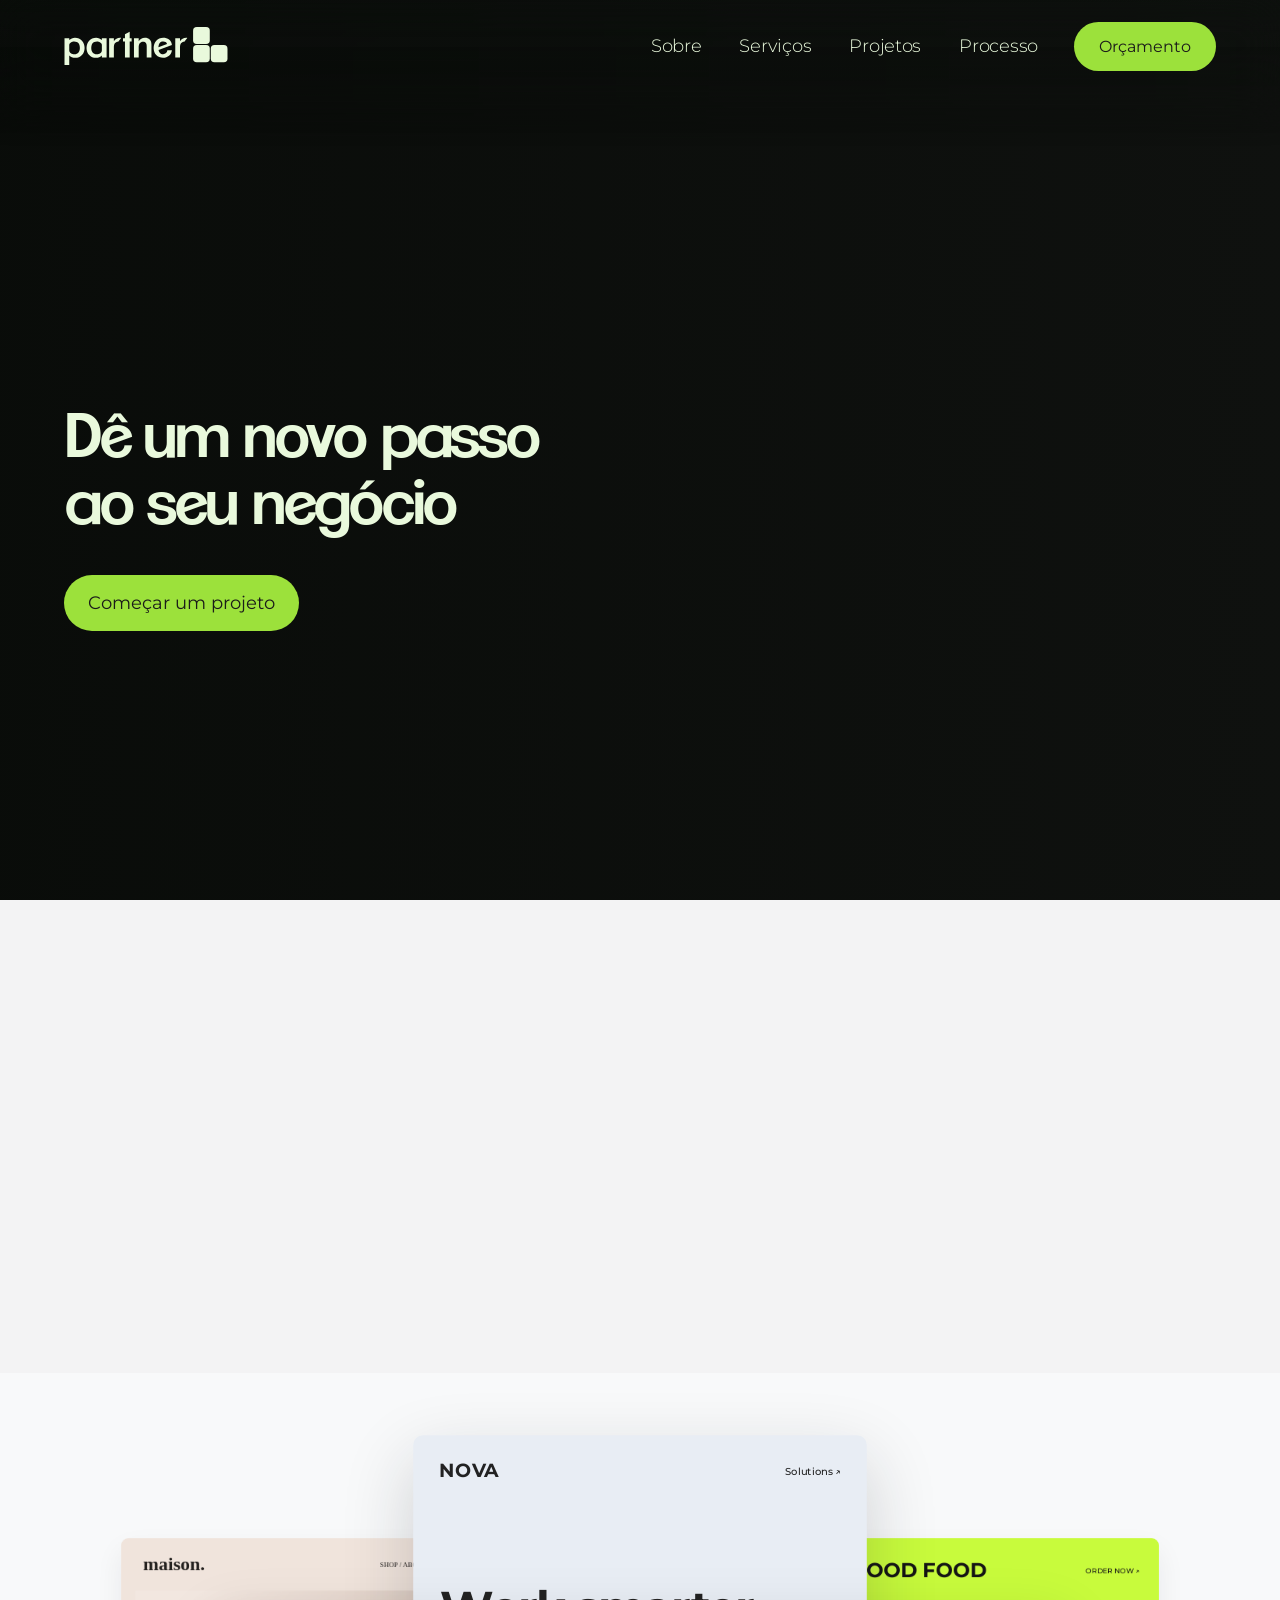
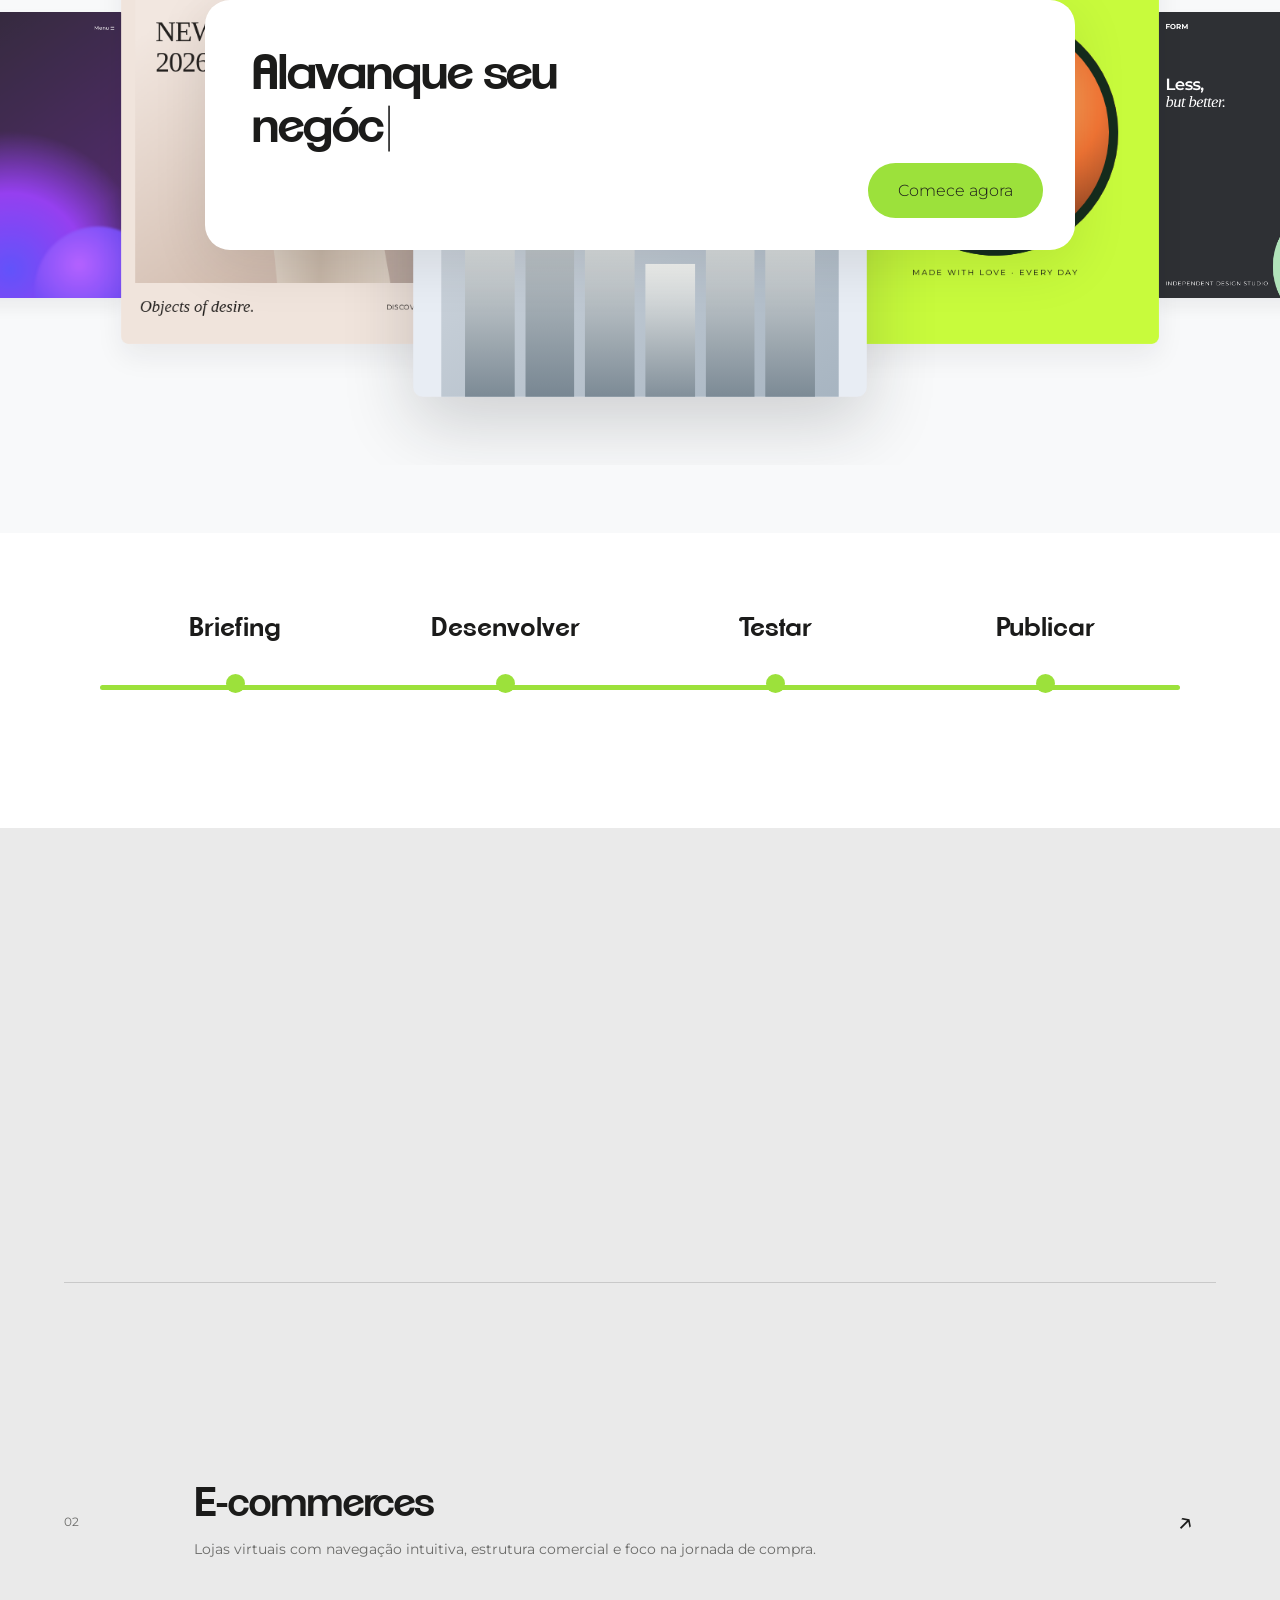
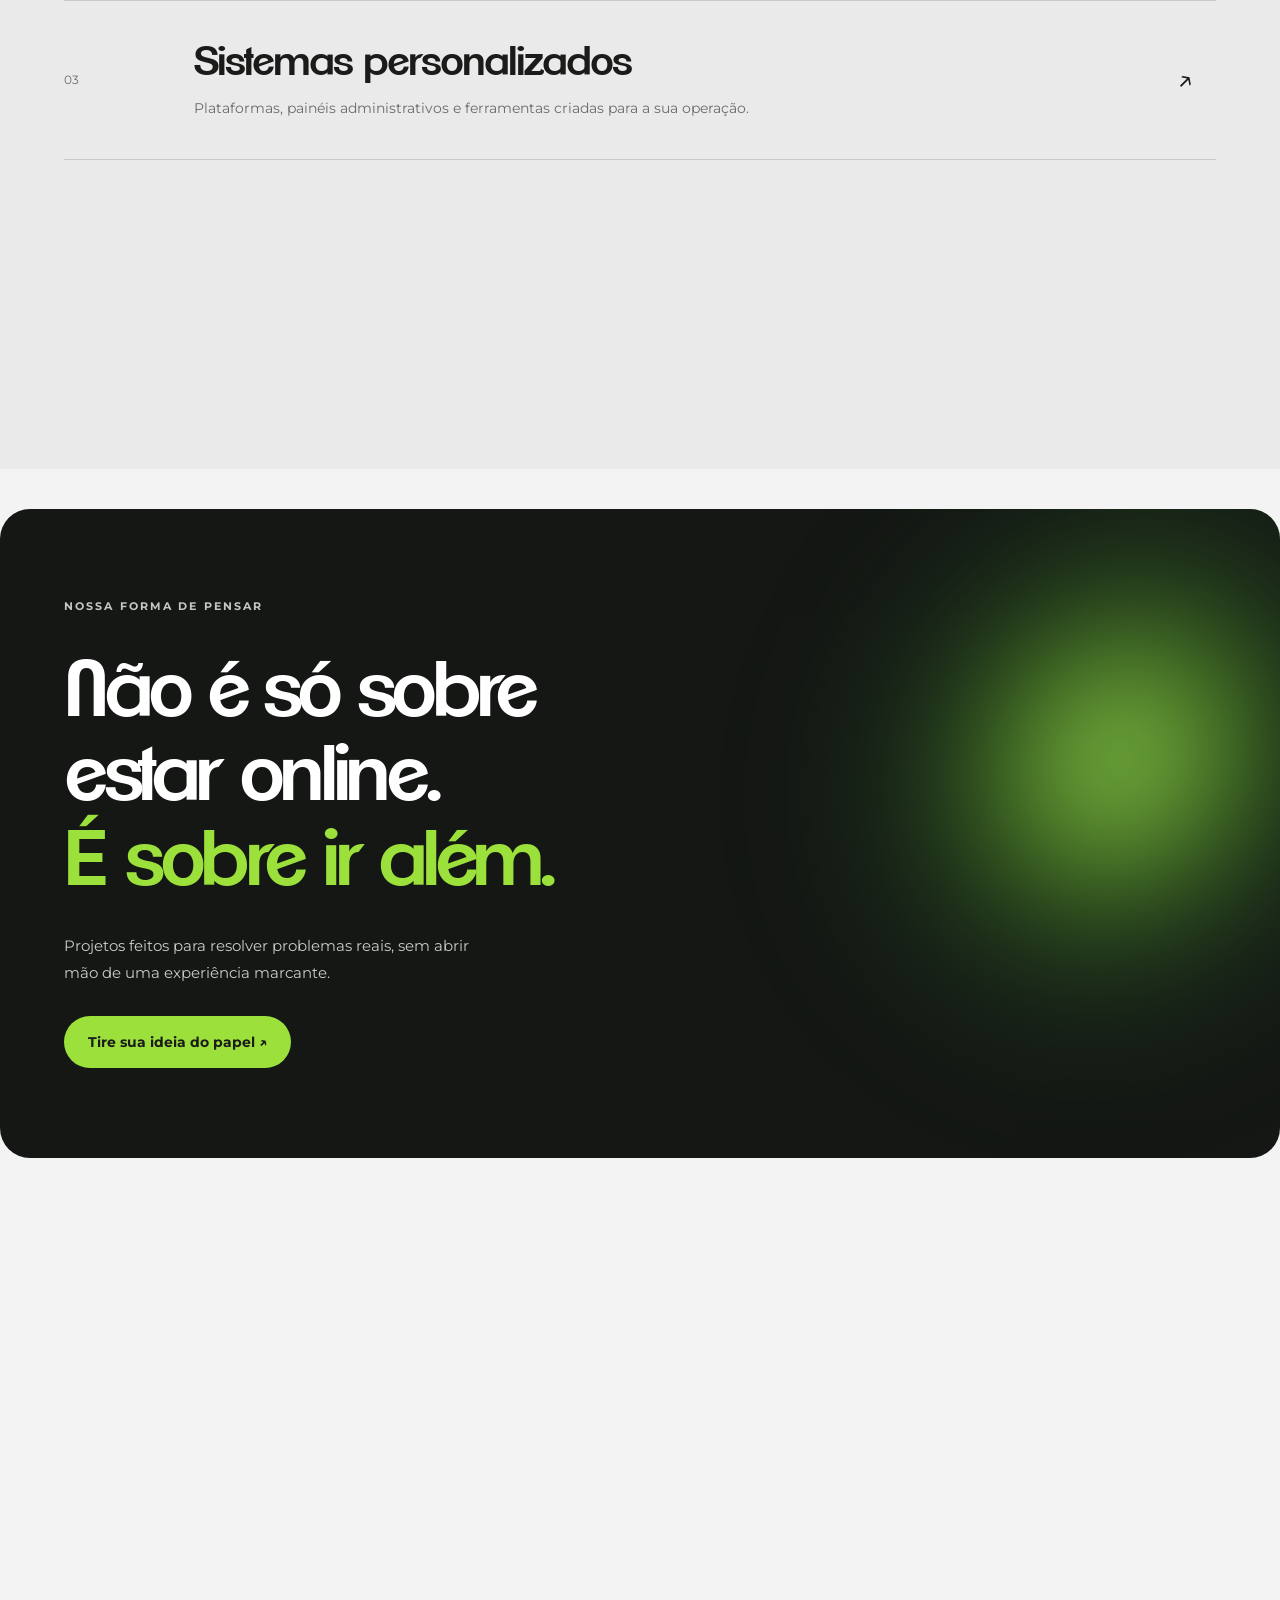
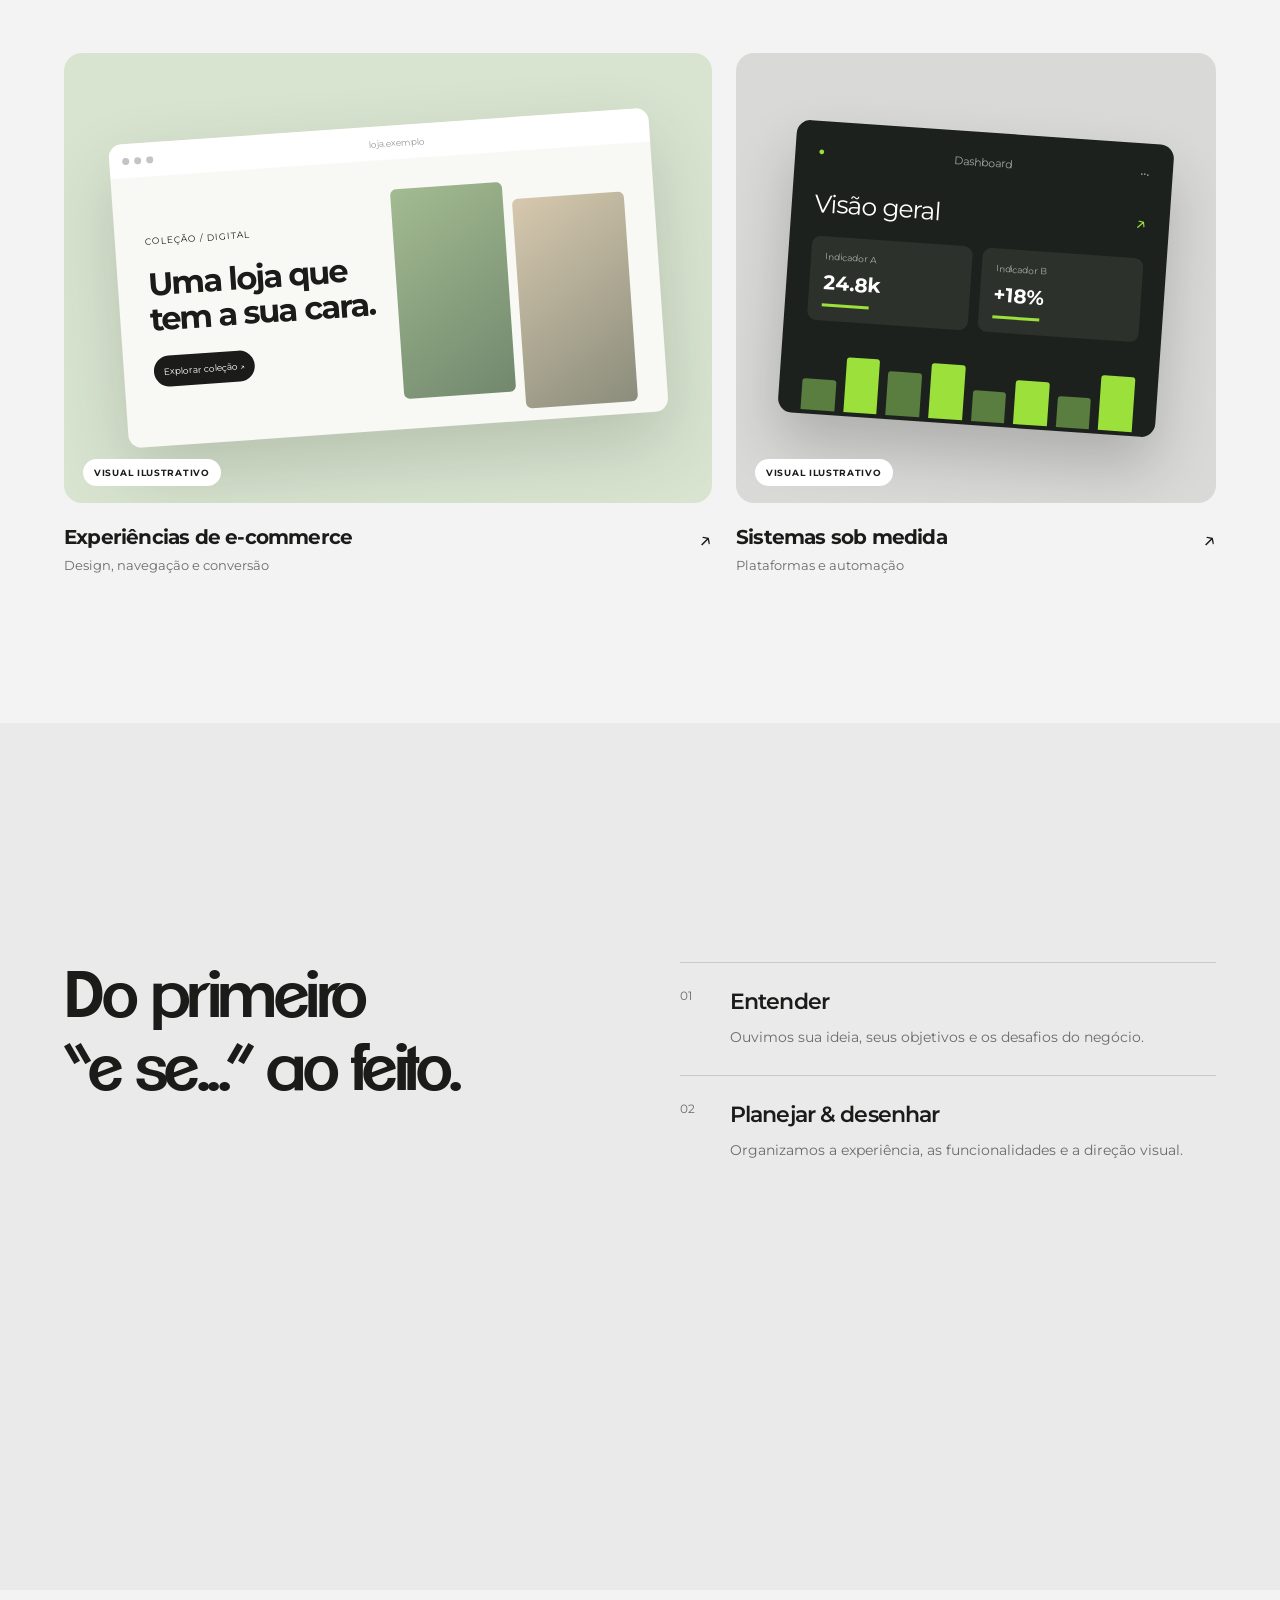
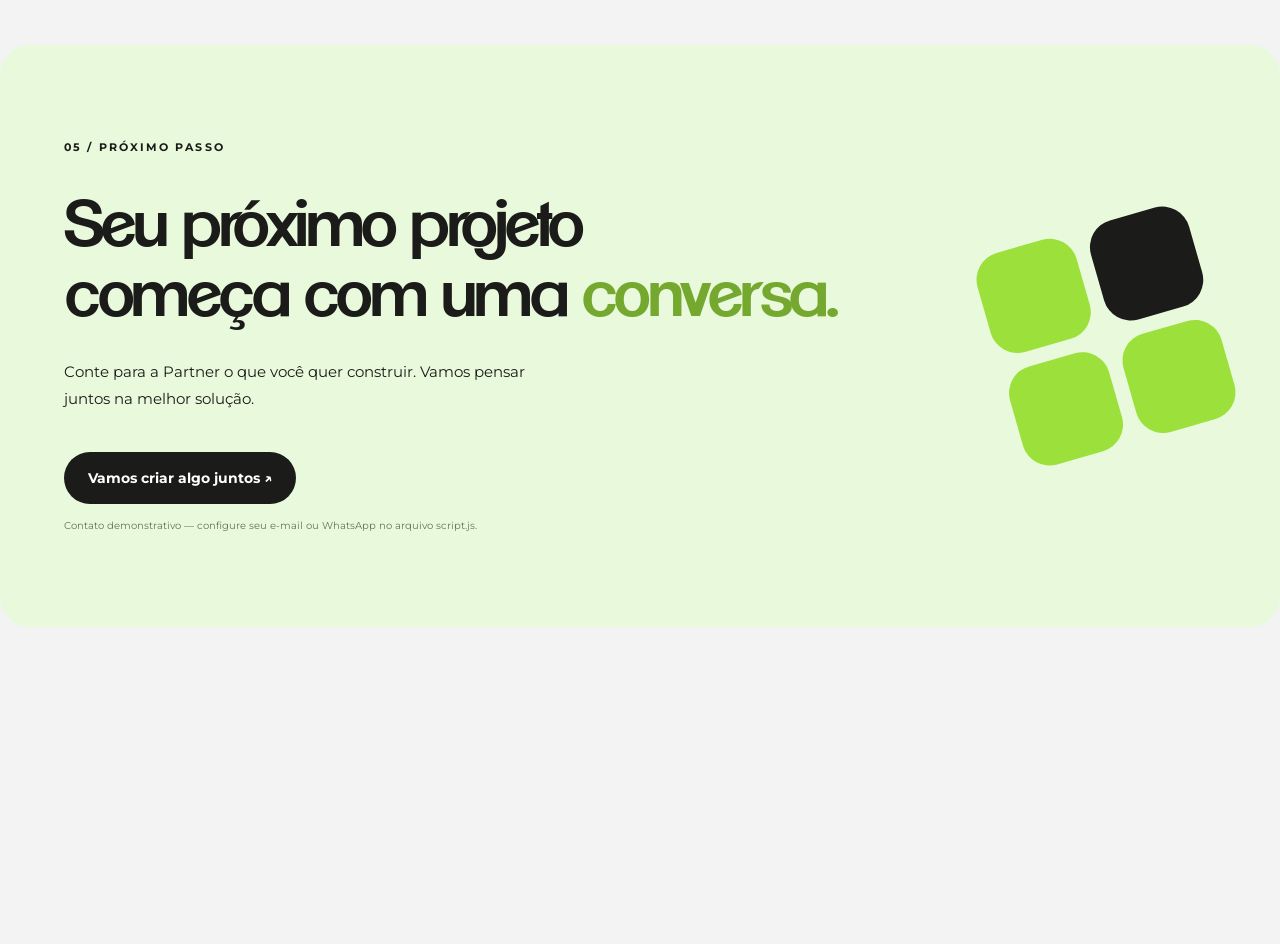
==== commit 91763116: "Add files via upload" ====
--- a/index.html
+++ b/index.html
@@ -1 +1 @@
-<!doctype html><html lang="pt-BR"><head><meta charset="utf-8"><meta name="viewport" content="width=device-width,initial-scale=1"><meta name="theme-color" content="#1B1B1A"><meta name="description" content="Partner: sites, lojas virtuais e sistemas personalizados para negócios que querem evoluir."><title>Partner | Desenvolvimento de sites e sistemas</title><link rel="icon" type="image/svg+xml" href="favicon.svg"><link rel="stylesheet" href="styles.css"></head><body><a class="skip" href="#conteudo">Ir para o conteúdo</a><header class="header wrap"><a class="brand" href="#inicio" aria-label="Partner início"><img class="brand-logo brand-logo-light" src="logo-claro.svg" alt="Partner"><img class="brand-logo brand-logo-dark" src="logo-escuro.svg" alt="" aria-hidden="true"></a><nav class="nav" id="nav" aria-label="Navegação principal"><a href="#sobre">Sobre</a><a href="#servicos">Serviços</a><a href="#projetos">Projetos</a><a href="#processo">Processo</a></nav><a class="header-cta" href="#contato">Orçamento</a><button class="menu-toggle" aria-expanded="false" aria-controls="nav" aria-label="Abrir menu">☰</button></header><main id="conteudo"><section class="hero wrap" id="inicio"><video class="hero-video" autoplay muted loop playsinline preload="metadata" aria-hidden="true"><source src="fundo.mp4" type="video/mp4"></video><div class="hero-glow glow-a"></div><div class="hero-glow glow-b"></div><div class="hero-content"><h1 class="animated-title">Dê um novo passo<br>ao seu negócio</h1><div class="actions"><a class="btn btn-lime" href="#contato">Começar um projeto</a></div></div></section><section class="intro wrap section" id="sobre"><div class="intro-grid"><h2 class="animated-title">O digital não precisa ser <span class="soft">complicado.</span> <span class="green-highlight">Nem caro.</span></h2></div><div class="intro-footer"><p>A Partner oferece o menor preço do mercado com o melhor padrão de qualidade em sites e sistemas.</p></div></section><section class="showcase" aria-label="Inspiração de projetos digitais"><div class="showcase-stage"><div class="showcase-track" id="showcase-track"><div class="showcase-preview preview-one"><div class="mini-nav">STUDIO / 01 <span>Menu ☰</span></div><div class="preview-one-main"><small>CREATIVE PORTFOLIO</small><strong>Shape the<br>future.</strong><span>Explore projects ↗</span></div><div class="preview-one-orb"></div></div><div class="showcase-preview preview-two"><div class="mini-nav">maison. <span>SHOP / ABOUT</span></div><div class="preview-two-art"><div class="fashion-shape"></div><span>NEW COLLECTION<br>2026</span></div><div class="preview-two-bottom">Objects of desire. <span>DISCOVER ↗</span></div></div><div class="showcase-preview preview-three"><div class="mini-nav">NOVA<span>Solutions ↗</span></div><div class="preview-three-heading">Work smarter.<br><i>Move faster.</i></div><div class="preview-three-chart"><span></span><span></span><span></span><span></span><span></span><span></span></div><div class="preview-three-foot">Your business, connected.</div></div><div class="showcase-preview preview-four"><div class="mini-nav">GOOD FOOD <span>ORDER NOW ↗</span></div><div class="preview-four-disc"><span>fresh<br>& bold.</span></div><div class="preview-four-bottom">MADE WITH LOVE · EVERY DAY</div></div><div class="showcase-preview preview-five"><div class="mini-nav">FORM <span>WORK / STUDIO / CONTACT</span></div><div class="preview-five-main">Less,<br><em>but better.</em></div><div class="preview-five-geometry"></div><div class="preview-five-foot">INDEPENDENT DESIGN STUDIO</div></div></div><div class="showcase-message"><h2 class="showcase-typewriter" aria-label="Alavanque seu negócio com a Partner"><span class="typewriter-text" aria-hidden="true"></span><span class="typewriter-caret" aria-hidden="true">|</span></h2><a href="#contato" class="showcase-cta">Comece agora</a></div></div><div class="showcase-controls"><div class="showcase-buttons"><button type="button" id="showcase-prev" aria-label="Ver previews anteriores">←</button><button type="button" id="showcase-pause" aria-label="Pausar animação">Ⅱ</button><button type="button" id="showcase-next" aria-label="Ver próximos previews">→</button></div></div></section><section class="partner-timeline" id="linha-do-tempo" aria-label="Etapas do nosso processo"><div class="timeline-inner"><ol class="timeline-steps"><li class="timeline-step"><button class="timeline-trigger" type="button" aria-expanded="false" aria-controls="timeline-card" data-title="Briefing" data-description="Conversamos sobre sua ideia, entendemos as necessidades do negócio e definimos os objetivos do projeto."><span class="timeline-name">Briefing</span><span class="timeline-dot" aria-hidden="true"></span></button></li><li class="timeline-step"><button class="timeline-trigger" type="button" aria-expanded="false" aria-controls="timeline-card" data-title="Desenvolver" data-description="Criamos a estrutura, o design e as funcionalidades do seu site ou sistema."><span class="timeline-name">Desenvolver</span><span class="timeline-dot" aria-hidden="true"></span></button></li><li class="timeline-step"><button class="timeline-trigger" type="button" aria-expanded="false" aria-controls="timeline-card" data-title="Testar" data-description="Realizamos testes e revisões para garantir uma experiência fluida e funcional."><span class="timeline-name">Testar</span><span class="timeline-dot" aria-hidden="true"></span></button></li><li class="timeline-step"><button class="timeline-trigger" type="button" aria-expanded="false" aria-controls="timeline-card" data-title="Publicar" data-description="Colocamos o projeto no ar e entregamos tudo pronto para você começar."><span class="timeline-name">Publicar</span><span class="timeline-dot" aria-hidden="true"></span></button></li></ol><div class="timeline-line" aria-hidden="true"></div><div class="timeline-detail" id="timeline-card" hidden><button class="timeline-close" type="button" aria-label="Fechar explicação">×</button><h2 class="timeline-detail-title"></h2><p class="timeline-detail-description"></p></div></div></section><section class="services section" id="servicos"><div class="wrap"><div class="section-label"><span class="index">02 / O QUE FAZEMOS</span><span class="small-line"></span></div><div class="section-heading"><h2>Uma boa ideia.<br><span class="soft">Infinitas possibilidades.</span></h2><p>Da presença digital à operação do seu negócio, desenvolvemos soluções pensadas para crescer com você.</p></div><div class="service-list"><article class="service"><span class="service-number">01</span><div><h3>Sites & landing pages</h3><p>Experiências rápidas, responsivas e alinhadas à identidade da sua marca.</p></div><span class="service-arrow">↗</span></article><article class="service"><span class="service-number">02</span><div><h3>E-commerces</h3><p>Lojas virtuais com navegação intuitiva, estrutura comercial e foco na jornada de compra.</p></div><span class="service-arrow">↗</span></article><article class="service"><span class="service-number">03</span><div><h3>Sistemas personalizados</h3><p>Plataformas, painéis administrativos e ferramentas criadas para a sua operação.</p></div><span class="service-arrow">↗</span></article><article class="service"><span class="service-number">04</span><div><h3>Interfaces & experiências</h3><p>Design de interfaces que conecta pessoas, produtos e tecnologia.</p></div><span class="service-arrow">↗</span></article></div></div></section><section class="statement wrap"><div class="statement-glow"></div><div class="statement-inner"><p class="eyebrow light">NOSSA FORMA DE PENSAR</p><h2>Não é só sobre<br>estar online.<br><span>É sobre ir além.</span></h2><p>Projetos feitos para resolver problemas reais, sem abrir mão de uma experiência marcante.</p><a class="btn btn-lime" href="#contato">Tire sua ideia do papel ↗</a></div></section><section class="projects wrap section" id="projetos"><div class="section-label"><span class="index">03 / PROJETOS</span><span class="small-line"></span></div><div class="section-heading"><h2>O que podemos<br><span class="soft">construir juntos.</span></h2><p>Alguns formatos de soluções que desenvolvemos. Em breve, nossos cases estarão por aqui.</p></div><div class="project-grid"><article class="project-card project-wide"><div class="project-art art-commerce"><div class="mock-browser"><div class="browser-top"><b></b><b></b><b></b><span>loja.exemplo</span></div><div class="browser-body"><div class="browser-copy"><small>COLEÇÃO / DIGITAL</small><strong>Uma loja que<br>tem a sua cara.</strong><span class="mini-pill">Explorar coleção ↗</span></div><div class="browser-product"><span></span><span></span></div></div></div><span class="art-tag">VISUAL ILUSTRATIVO</span></div><div class="project-caption"><div><h3>Experiências de e-commerce</h3><p>Design, navegação e conversão</p></div><span>↗</span></div></article><article class="project-card"><div class="project-art art-system"><div class="dashboard"><div class="dash-top"><span class="dash-mark">●</span><span>Dashboard</span><span>•••</span></div><div class="dash-title">Visão geral <small>↗</small></div><div class="dash-stats"><div><small>Indicador A</small><b>24.8k</b><i></i></div><div><small>Indicador B</small><b>+18%</b><i></i></div></div><div class="bars"><i></i><i></i><i></i><i></i><i></i><i></i><i></i><i></i></div></div><span class="art-tag">VISUAL ILUSTRATIVO</span></div><div class="project-caption"><div><h3>Sistemas sob medida</h3><p>Plataformas e automação</p></div><span>↗</span></div></article></div></section><section class="process section" id="processo"><div class="wrap"><div class="section-label"><span class="index">04 / COMO TRABALHAMOS</span><span class="small-line"></span></div><div class="process-grid"><h2>Do primeiro<br>“e se...” ao <span class="soft">feito.</span></h2><div class="steps"><div><span>01</span><h3>Entender</h3><p>Ouvimos sua ideia, seus objetivos e os desafios do negócio.</p></div><div><span>02</span><h3>Planejar & desenhar</h3><p>Organizamos a experiência, as funcionalidades e a direção visual.</p></div><div><span>03</span><h3>Desenvolver</h3><p>Transformamos o planejamento em um produto funcional e responsivo.</p></div><div><span>04</span><h3>Lançar & evoluir</h3><p>Preparamos a entrega e identificamos oportunidades de evolução.</p></div></div></div></div></section><section class="contact wrap" id="contato"><div class="contact-inner"><p class="eyebrow">05 / PRÓXIMO PASSO</p><h2>Seu próximo projeto<br>começa com uma <span>conversa.</span></h2><p>Conte para a Partner o que você quer construir. Vamos pensar juntos na melhor solução.</p><a class="btn btn-dark" href="mailto:contato@exemplo.com?subject=Quero%20conversar%20sobre%20um%20projeto" id="contact-link">Vamos criar algo juntos ↗</a><small>Contato demonstrativo — configure seu e-mail ou WhatsApp no arquivo script.js.</small></div><div class="contact-shape"><span class="mark big" aria-hidden="true"><i></i><i></i><i></i><i></i></span></div></section></main><footer class="footer wrap"><div class="footer-top"><a class="brand" href="#inicio"><img class="brand-logo brand-logo-light" src="logo-claro.svg" alt="Partner"><img class="brand-logo brand-logo-dark" src="logo-escuro.svg" alt="" aria-hidden="true"></a><p>Tecnologia para transformar<br>o que vem pela frente.</p></div><div class="footer-bottom"><span>© <span id="year"></span> Partner. Todos os direitos reservados.</span><span>Desenvolvimento digital com propósito.</span><a href="#inicio">Voltar ao topo ↑</a></div></footer><script src="script.js"></script></body></html>
+<!doctype html><html lang="pt-BR"><head><meta charset="utf-8"><meta name="viewport" content="width=device-width,initial-scale=1"><meta name="theme-color" content="#1B1B1A"><meta name="description" content="Partner: sites, lojas virtuais e sistemas personalizados para negócios que querem evoluir."><title>Partner | Desenvolvimento de sites e sistemas</title><link rel="icon" type="image/svg+xml" href="favicon.svg"><link rel="stylesheet" href="styles.css"></head><body><a class="skip" href="#conteudo">Ir para o conteúdo</a><header class="header wrap"><a class="brand" href="#inicio" aria-label="Partner início"><img class="brand-logo brand-logo-light" src="logo-claro.svg" alt="Partner"><img class="brand-logo brand-logo-dark" src="logo-escuro.svg" alt="" aria-hidden="true"></a><nav class="nav" id="nav" aria-label="Navegação principal"><a href="#sobre">Sobre</a><a href="#servicos">Serviços</a><a href="#projetos">Projetos</a><a href="#processo">Processo</a></nav><a class="header-cta" href="#contato">Orçamento</a><button class="menu-toggle" aria-expanded="false" aria-controls="nav" aria-label="Abrir menu">☰</button></header><main id="conteudo"><section class="hero wrap" id="inicio"><video class="hero-video" autoplay muted loop playsinline preload="metadata" aria-hidden="true"><source src="fundo.mp4" type="video/mp4"></video><div class="hero-glow glow-a"></div><div class="hero-glow glow-b"></div><div class="hero-content"><h1 class="animated-title">Dê um novo passo<br>ao seu negócio</h1><div class="actions"><a class="btn btn-lime" href="#contato">Começar um projeto</a></div></div></section><section class="intro wrap section" id="sobre"><div class="intro-grid"><h2 class="animated-title">O digital não precisa ser <span class="soft">complicado.</span> <span class="green-highlight">Nem caro.</span></h2></div><div class="intro-footer"><p>A Partner oferece o menor preço do mercado com o melhor padrão de qualidade em sites e sistemas.</p></div></section><section class="showcase" aria-label="Inspiração de projetos digitais"><div class="showcase-stage"><div class="showcase-track" id="showcase-track"><div class="showcase-preview preview-one"><div class="mini-nav">STUDIO / 01 <span>Menu ☰</span></div><div class="preview-one-main"><small>CREATIVE PORTFOLIO</small><strong>Shape the<br>future.</strong><span>Explore projects ↗</span></div><div class="preview-one-orb"></div></div><div class="showcase-preview preview-two"><div class="mini-nav">maison. <span>SHOP / ABOUT</span></div><div class="preview-two-art"><div class="fashion-shape"></div><span>NEW COLLECTION<br>2026</span></div><div class="preview-two-bottom">Objects of desire. <span>DISCOVER ↗</span></div></div><div class="showcase-preview preview-three"><div class="mini-nav">NOVA<span>Solutions ↗</span></div><div class="preview-three-heading">Work smarter.<br><i>Move faster.</i></div><div class="preview-three-chart"><span></span><span></span><span></span><span></span><span></span><span></span></div><div class="preview-three-foot">Your business, connected.</div></div><div class="showcase-preview preview-four"><div class="mini-nav">GOOD FOOD <span>ORDER NOW ↗</span></div><div class="preview-four-disc"><span>fresh<br>& bold.</span></div><div class="preview-four-bottom">MADE WITH LOVE · EVERY DAY</div></div><div class="showcase-preview preview-five"><div class="mini-nav">FORM <span>WORK / STUDIO / CONTACT</span></div><div class="preview-five-main">Less,<br><em>but better.</em></div><div class="preview-five-geometry"></div><div class="preview-five-foot">INDEPENDENT DESIGN STUDIO</div></div></div><div class="showcase-message"><h2 class="showcase-typewriter" aria-label="Alavanque seu negócio com a Partner"><span class="typewriter-text" aria-hidden="true"></span><span class="typewriter-caret" aria-hidden="true">|</span></h2><a href="#contato" class="showcase-cta">Comece agora</a></div></div><div class="showcase-controls"><div class="showcase-buttons"><button type="button" id="showcase-prev" aria-label="Ver previews anteriores"><img src="volta.svg" alt="" aria-hidden="true"></button><button type="button" id="showcase-pause" aria-label="Pausar animação"><img src="pause.svg" alt="" aria-hidden="true"></button><button type="button" id="showcase-next" aria-label="Ver próximos previews"><img src="avanca.svg" alt="" aria-hidden="true"></button></div></div></section><section class="partner-timeline" id="linha-do-tempo" aria-label="Etapas do nosso processo"><div class="timeline-inner"><ol class="timeline-steps"><li class="timeline-step"><button class="timeline-trigger" type="button" aria-expanded="false" aria-controls="timeline-card" data-title="Briefing" data-description="Conversamos sobre sua ideia, entendemos as necessidades do negócio e definimos os objetivos do projeto."><span class="timeline-name">Briefing</span><span class="timeline-dot" aria-hidden="true"></span></button></li><li class="timeline-step"><button class="timeline-trigger" type="button" aria-expanded="false" aria-controls="timeline-card" data-title="Desenvolver" data-description="Criamos a estrutura, o design e as funcionalidades do seu site ou sistema."><span class="timeline-name">Desenvolver</span><span class="timeline-dot" aria-hidden="true"></span></button></li><li class="timeline-step"><button class="timeline-trigger" type="button" aria-expanded="false" aria-controls="timeline-card" data-title="Testar" data-description="Realizamos testes e revisões para garantir uma experiência fluida e funcional."><span class="timeline-name">Testar</span><span class="timeline-dot" aria-hidden="true"></span></button></li><li class="timeline-step"><button class="timeline-trigger" type="button" aria-expanded="false" aria-controls="timeline-card" data-title="Publicar" data-description="Colocamos o projeto no ar e entregamos tudo pronto para você começar."><span class="timeline-name">Publicar</span><span class="timeline-dot" aria-hidden="true"></span></button></li></ol><div class="timeline-line" aria-hidden="true"></div><div class="timeline-detail" id="timeline-card" hidden><button class="timeline-close" type="button" aria-label="Fechar explicação">×</button><h2 class="timeline-detail-title"></h2><p class="timeline-detail-description"></p></div></div></section><section class="services section" id="servicos"><div class="wrap"><div class="section-label"><span class="index">02 / O QUE FAZEMOS</span><span class="small-line"></span></div><div class="section-heading"><h2>Uma boa ideia.<br><span class="soft">Infinitas possibilidades.</span></h2><p>Da presença digital à operação do seu negócio, desenvolvemos soluções pensadas para crescer com você.</p></div><div class="service-list"><article class="service"><span class="service-number">01</span><div><h3>Sites & landing pages</h3><p>Experiências rápidas, responsivas e alinhadas à identidade da sua marca.</p></div><span class="service-arrow">↗</span></article><article class="service"><span class="service-number">02</span><div><h3>E-commerces</h3><p>Lojas virtuais com navegação intuitiva, estrutura comercial e foco na jornada de compra.</p></div><span class="service-arrow">↗</span></article><article class="service"><span class="service-number">03</span><div><h3>Sistemas personalizados</h3><p>Plataformas, painéis administrativos e ferramentas criadas para a sua operação.</p></div><span class="service-arrow">↗</span></article><article class="service"><span class="service-number">04</span><div><h3>Interfaces & experiências</h3><p>Design de interfaces que conecta pessoas, produtos e tecnologia.</p></div><span class="service-arrow">↗</span></article></div></div></section><section class="statement wrap"><div class="statement-glow"></div><div class="statement-inner"><p class="eyebrow light">NOSSA FORMA DE PENSAR</p><h2>Não é só sobre<br>estar online.<br><span>É sobre ir além.</span></h2><p>Projetos feitos para resolver problemas reais, sem abrir mão de uma experiência marcante.</p><a class="btn btn-lime" href="#contato">Tire sua ideia do papel ↗</a></div></section><section class="projects wrap section" id="projetos"><div class="section-label"><span class="index">03 / PROJETOS</span><span class="small-line"></span></div><div class="section-heading"><h2>O que podemos<br><span class="soft">construir juntos.</span></h2><p>Alguns formatos de soluções que desenvolvemos. Em breve, nossos cases estarão por aqui.</p></div><div class="project-grid"><article class="project-card project-wide"><div class="project-art art-commerce"><div class="mock-browser"><div class="browser-top"><b></b><b></b><b></b><span>loja.exemplo</span></div><div class="browser-body"><div class="browser-copy"><small>COLEÇÃO / DIGITAL</small><strong>Uma loja que<br>tem a sua cara.</strong><span class="mini-pill">Explorar coleção ↗</span></div><div class="browser-product"><span></span><span></span></div></div></div><span class="art-tag">VISUAL ILUSTRATIVO</span></div><div class="project-caption"><div><h3>Experiências de e-commerce</h3><p>Design, navegação e conversão</p></div><span>↗</span></div></article><article class="project-card"><div class="project-art art-system"><div class="dashboard"><div class="dash-top"><span class="dash-mark">●</span><span>Dashboard</span><span>•••</span></div><div class="dash-title">Visão geral <small>↗</small></div><div class="dash-stats"><div><small>Indicador A</small><b>24.8k</b><i></i></div><div><small>Indicador B</small><b>+18%</b><i></i></div></div><div class="bars"><i></i><i></i><i></i><i></i><i></i><i></i><i></i><i></i></div></div><span class="art-tag">VISUAL ILUSTRATIVO</span></div><div class="project-caption"><div><h3>Sistemas sob medida</h3><p>Plataformas e automação</p></div><span>↗</span></div></article></div></section><section class="process section" id="processo"><div class="wrap"><div class="section-label"><span class="index">04 / COMO TRABALHAMOS</span><span class="small-line"></span></div><div class="process-grid"><h2>Do primeiro<br>“e se...” ao <span class="soft">feito.</span></h2><div class="steps"><div><span>01</span><h3>Entender</h3><p>Ouvimos sua ideia, seus objetivos e os desafios do negócio.</p></div><div><span>02</span><h3>Planejar & desenhar</h3><p>Organizamos a experiência, as funcionalidades e a direção visual.</p></div><div><span>03</span><h3>Desenvolver</h3><p>Transformamos o planejamento em um produto funcional e responsivo.</p></div><div><span>04</span><h3>Lançar & evoluir</h3><p>Preparamos a entrega e identificamos oportunidades de evolução.</p></div></div></div></div></section><section class="contact wrap" id="contato"><div class="contact-inner"><p class="eyebrow">05 / PRÓXIMO PASSO</p><h2>Seu próximo projeto<br>começa com uma <span>conversa.</span></h2><p>Conte para a Partner o que você quer construir. Vamos pensar juntos na melhor solução.</p><a class="btn btn-dark" href="mailto:contato@exemplo.com?subject=Quero%20conversar%20sobre%20um%20projeto" id="contact-link">Vamos criar algo juntos ↗</a><small>Contato demonstrativo — configure seu e-mail ou WhatsApp no arquivo script.js.</small></div><div class="contact-shape"><span class="mark big" aria-hidden="true"><i></i><i></i><i></i><i></i></span></div></section></main><footer class="footer wrap"><div class="footer-top"><a class="brand" href="#inicio"><img class="brand-logo brand-logo-light" src="logo-claro.svg" alt="Partner"><img class="brand-logo brand-logo-dark" src="logo-escuro.svg" alt="" aria-hidden="true"></a><p>Tecnologia para transformar<br>o que vem pela frente.</p></div><div class="footer-bottom"><span>© <span id="year"></span> Partner. Todos os direitos reservados.</span><span>Desenvolvimento digital com propósito.</span><a href="#inicio">Voltar ao topo ↑</a></div></footer><script src="script.js"></script></body></html>
--- a/styles.css
+++ b/styles.css
@@ -323,3 +323,76 @@
 /* A cópia FLIP mantém tipografia e geometria estáveis até a troca final. */
 .timeline-flying-title{box-sizing:border-box;white-space:nowrap;backface-visibility:hidden;transform:translateZ(0);}
 .partner-timeline .timeline-detail-title{visibility:visible;}
+
+/* O titulo real é transportado: não mostrar duplicata no card. */
+.partner-timeline .timeline-detail-title{visibility:hidden!important}
+.partner-timeline .timeline-name-placeholder{pointer-events:none}
+.partner-timeline .timeline-inner>.timeline-name{opacity:1!important;filter:none!important;transform:none!important}
+
+/* Após interagir, a linha do tempo volta ao estado final, sem reexecutar o reveal inicial. */
+.partner-timeline.timeline-initial-complete .timeline-line {
+  animation: none !important; transform: scaleX(1) !important;
+}
+.partner-timeline.timeline-initial-complete .timeline-dot {
+  animation: none !important; transform: scale(1) !important;
+}
+.partner-timeline.timeline-initial-complete .timeline-steps .timeline-name {
+  animation: none !important; opacity: 1 !important;
+  transform: none;
+}
+
+/* Estado estável após a primeira entrada e durante todo o retorno. */
+.partner-timeline.timeline-initial-complete .timeline-steps .timeline-name{
+ animation:none!important;opacity:1!important;transform:none!important;
+}
+.partner-timeline.timeline-initial-complete .timeline-dot{
+ animation:none!important;transform:scale(1)!important;
+}
+.partner-timeline.timeline-initial-complete .timeline-line{
+ animation:none!important;transform:scaleX(1)!important;
+}
+.partner-timeline .timeline-inner>.timeline-name{animation:none!important;opacity:1!important;transform:none!important;scale:1!important}
+.partner-timeline.detail-open .timeline-steps,.partner-timeline.detail-open .timeline-line{
+ opacity:0;filter:blur(14px);pointer-events:none;
+}
+
+/* Ajuste compacto da linha do tempo — preserva transições existentes */
+@media(min-width:701px){
+.partner-timeline{padding:80px 0 70px}
+.partner-timeline .timeline-inner{width:min(1080px,86%);min-height:145px}
+.partner-timeline .timeline-name{font-size:clamp(19px,2.05vw,29px)}
+.partner-timeline .timeline-trigger{gap:30px}
+.partner-timeline .timeline-line{top:72px;height:5px}
+.partner-timeline .timeline-dot{width:19px;height:19px}
+.partner-timeline .timeline-detail{min-height:145px}
+.partner-timeline .timeline-detail-title{font-size:clamp(34px,4vw,54px)}
+.partner-timeline .timeline-detail-description{font-size:clamp(15px,1.2vw,18px)}
+}
+@media(max-width:700px){
+.partner-timeline{padding:60px 0}
+.partner-timeline .timeline-inner{width:94%;min-height:140px}
+.partner-timeline .timeline-name{font-size:clamp(10px,2.65vw,15px);min-height:34px}
+.partner-timeline .timeline-trigger{gap:15px}
+.partner-timeline .timeline-line{top:53px;height:4px}
+.partner-timeline .timeline-dot{width:14px;height:14px}
+.partner-timeline .timeline-detail{min-height:140px}
+.partner-timeline .timeline-detail-title{font-size:clamp(30px,8vw,46px)}
+}
+
+/* Indicador que acompanha o mouse, restrito ao trilho da linha do tempo. */
+.partner-timeline .timeline-cursor-dot{
+ position:absolute;z-index:5;width:13px;height:13px;border-radius:50%;
+ background:#9ce13b;border:0;box-sizing:border-box;
+ left:0;top:0;transform:translate(-50%,-50%) scale(.75);
+ opacity:0;pointer-events:none;will-change:left,transform,opacity;
+ transition:opacity .22s ease,transform .24s cubic-bezier(.2,.8,.2,1);
+}
+.partner-timeline .timeline-cursor-dot.is-tracking{opacity:1;transform:translate(-50%,-50%) scale(1)}
+.partner-timeline.detail-open .timeline-cursor-dot{opacity:0!important;transform:translate(-50%,-50%) scale(.6)}
+.partner-timeline .timeline-dot.cursor-pop{animation:timelineCursorPop .38s cubic-bezier(.2,.85,.25,1) both!important}
+@keyframes timelineCursorPop{0%{transform:scale(1)}45%{transform:scale(1.65)}100%{transform:scale(1)}}
+@media(prefers-reduced-motion:reduce){.partner-timeline .timeline-dot.cursor-pop{animation:none!important}}
+@media(hover:none),(pointer:coarse){.partner-timeline .timeline-cursor-dot{display:none}}
+
+/* Icones SVG personalizados nos controles do carrossel */
+#showcase-prev img,#showcase-pause img,#showcase-next img{display:block;width:15px;height:15px;object-fit:contain;pointer-events:none}
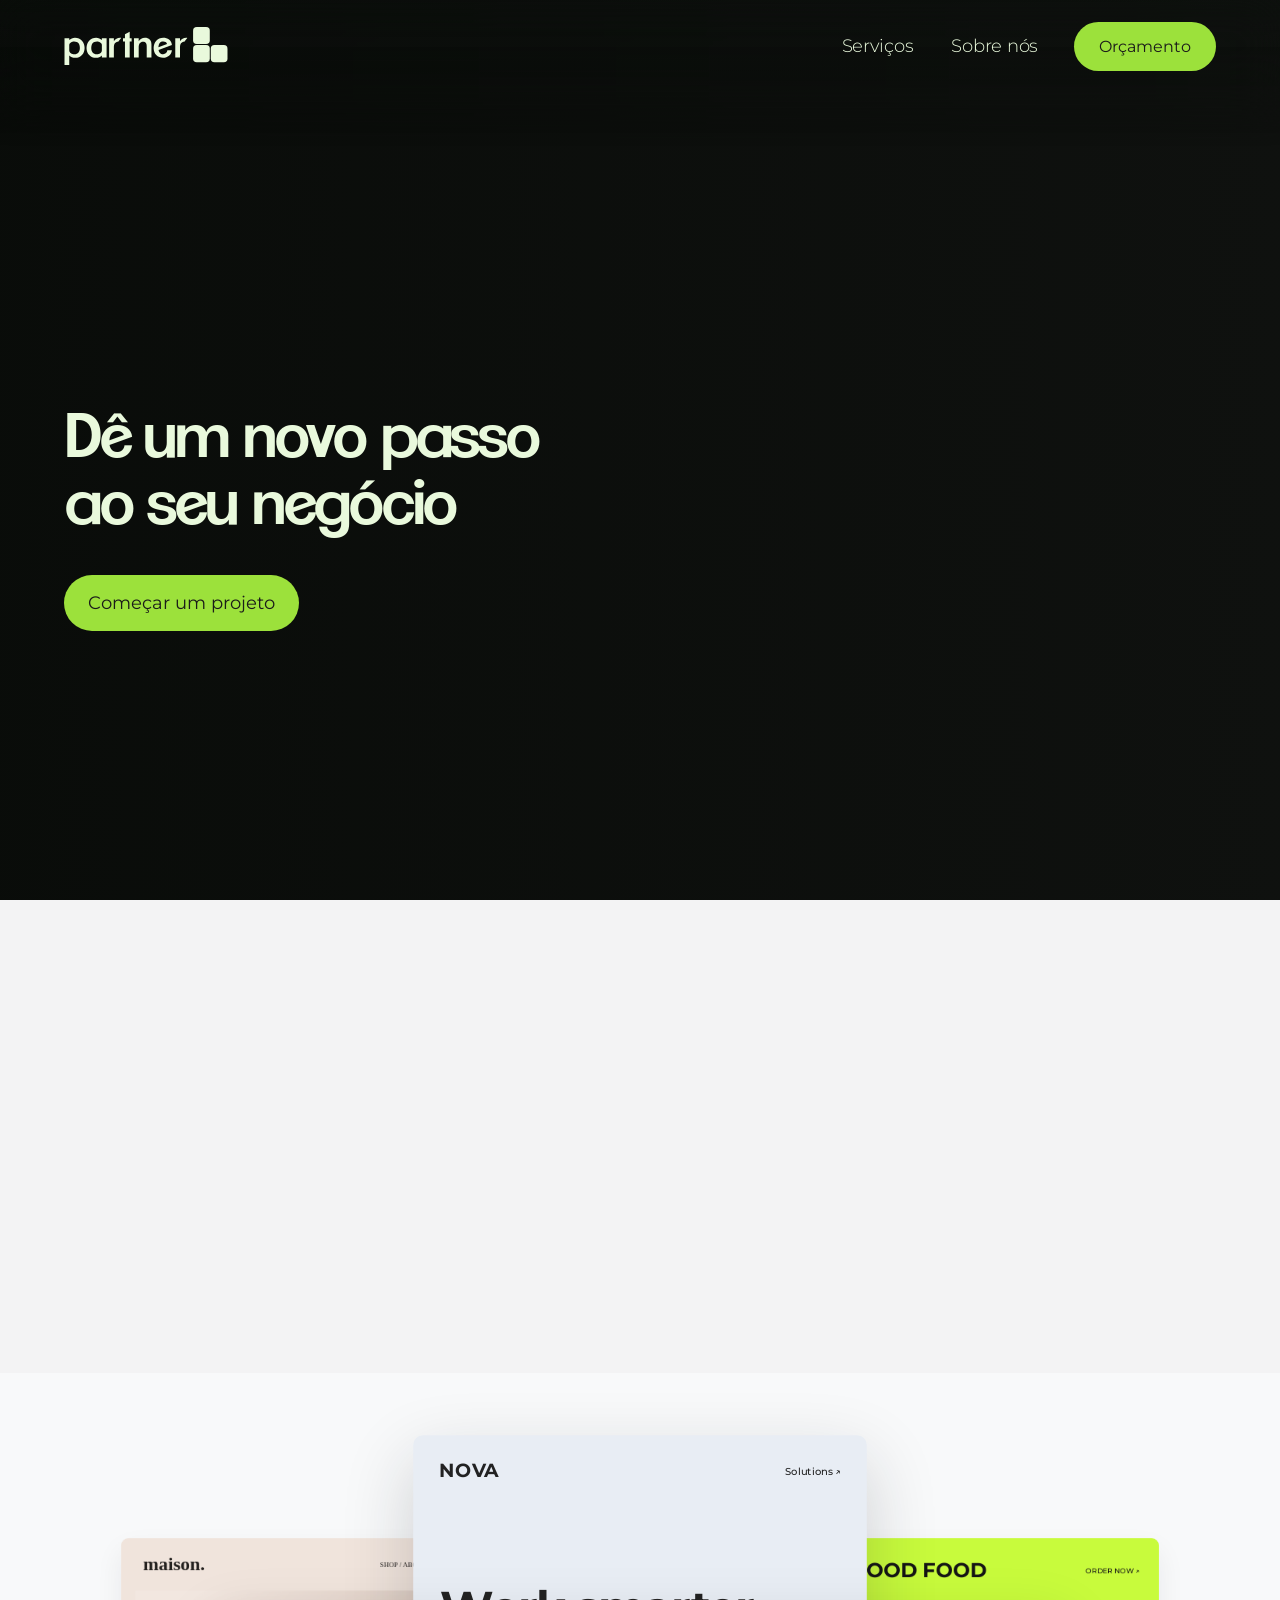
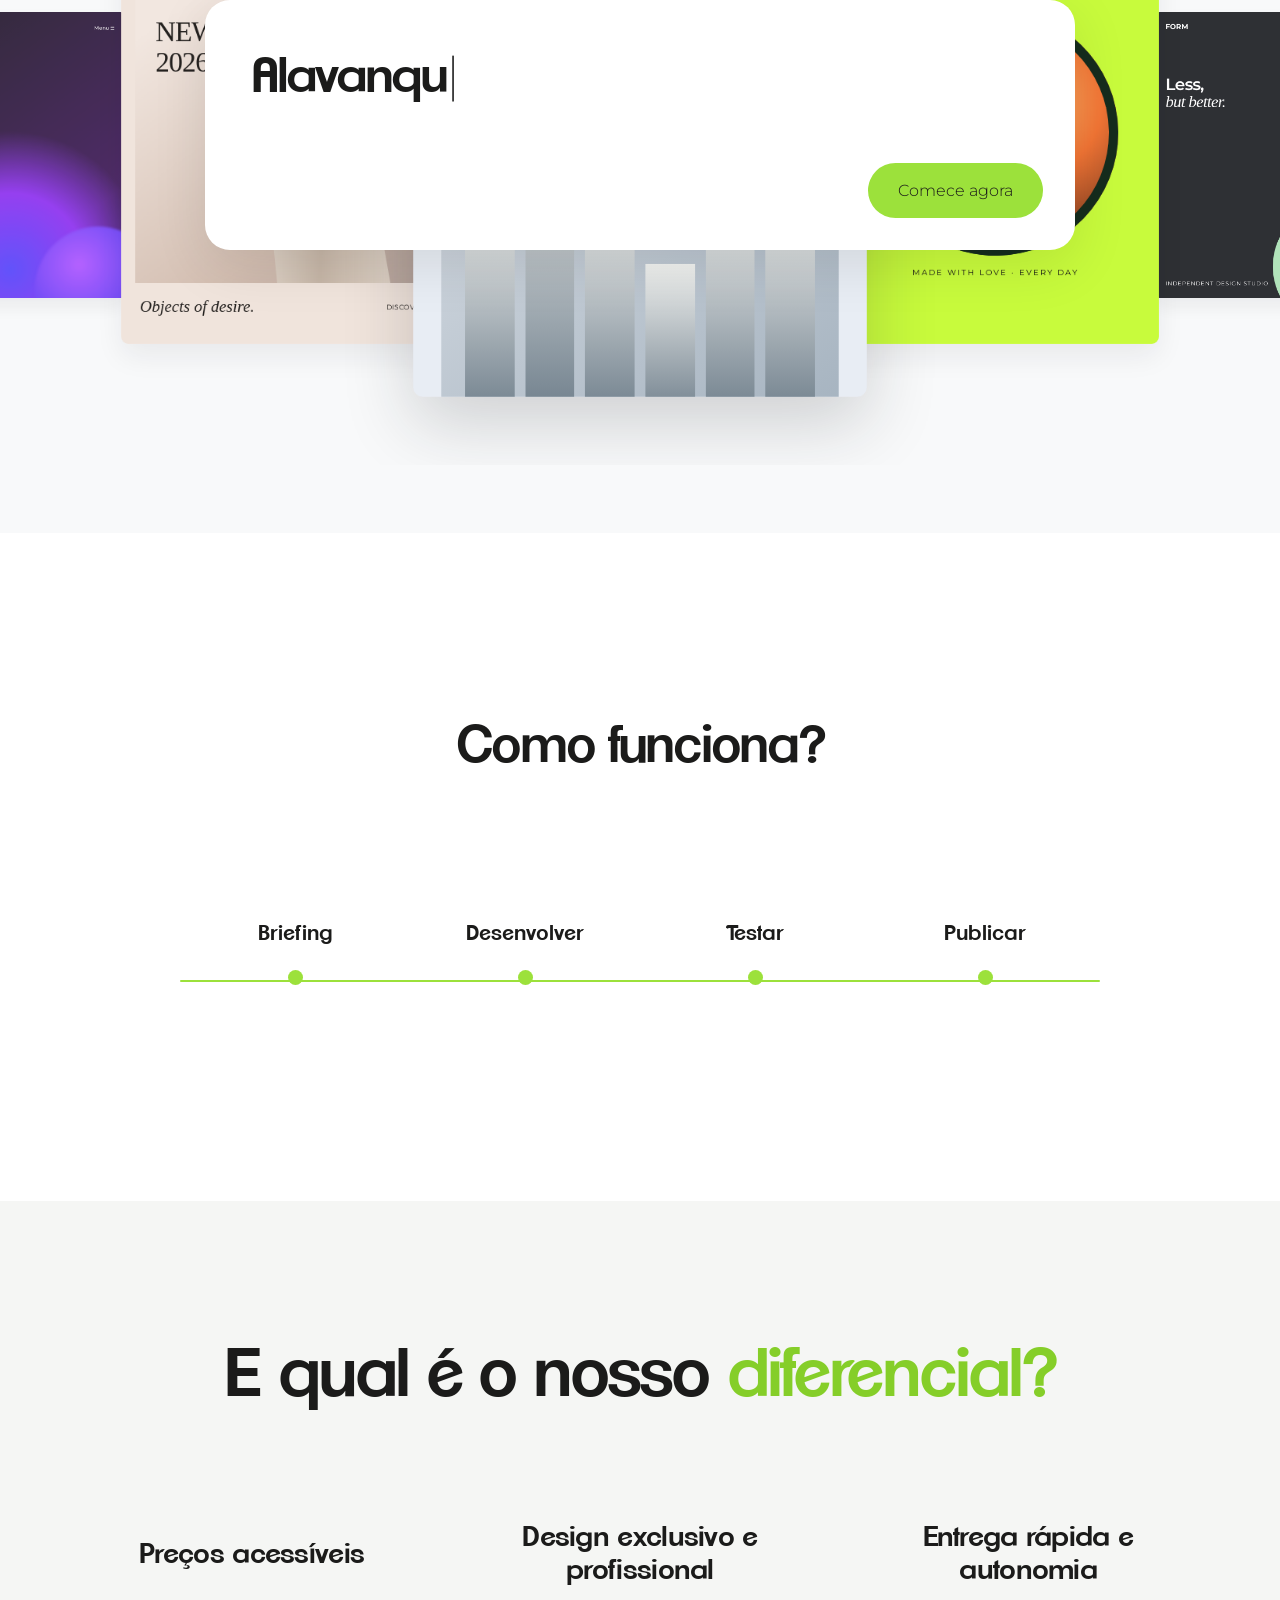
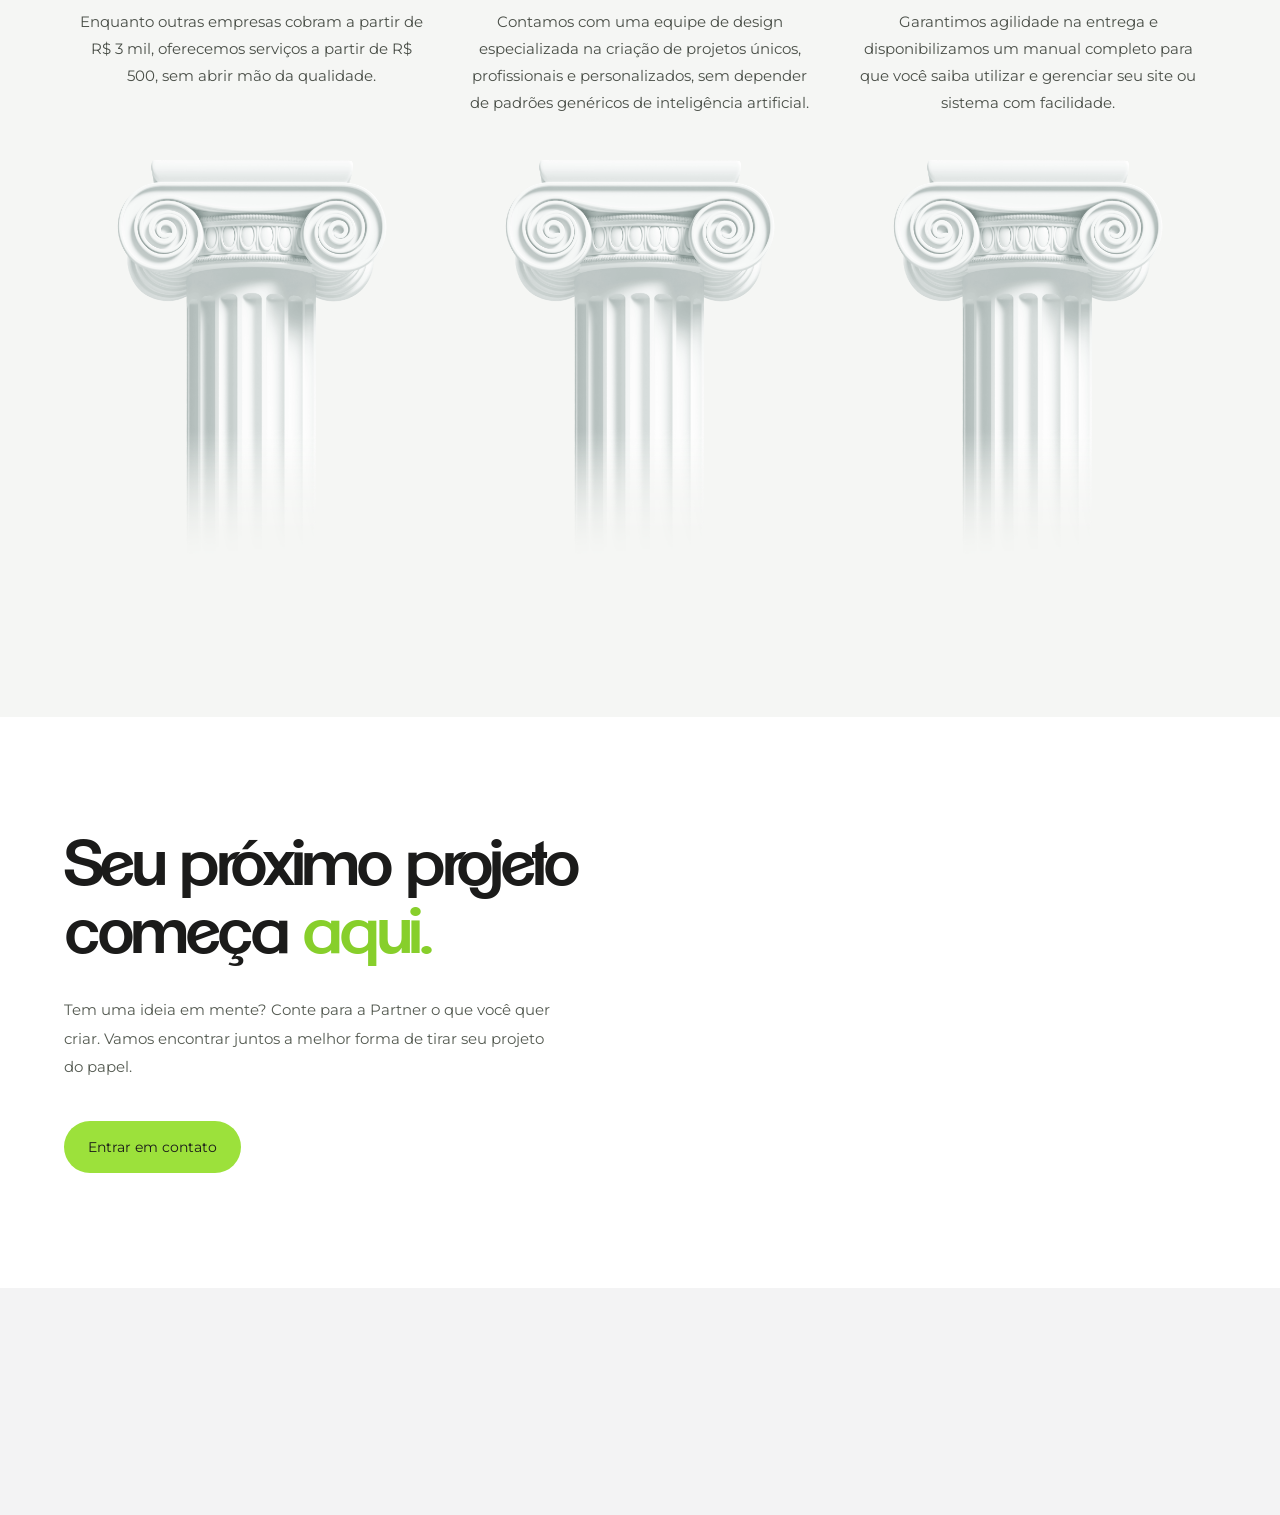
==== commit f8245a1b: "Add files via upload" ====
--- a/index.html
+++ b/index.html
@@ -1 +1,2 @@
-<!doctype html><html lang="pt-BR"><head><meta charset="utf-8"><meta name="viewport" content="width=device-width,initial-scale=1"><meta name="theme-color" content="#1B1B1A"><meta name="description" content="Partner: sites, lojas virtuais e sistemas personalizados para negócios que querem evoluir."><title>Partner | Desenvolvimento de sites e sistemas</title><link rel="icon" type="image/svg+xml" href="favicon.svg"><link rel="stylesheet" href="styles.css"></head><body><a class="skip" href="#conteudo">Ir para o conteúdo</a><header class="header wrap"><a class="brand" href="#inicio" aria-label="Partner início"><img class="brand-logo brand-logo-light" src="logo-claro.svg" alt="Partner"><img class="brand-logo brand-logo-dark" src="logo-escuro.svg" alt="" aria-hidden="true"></a><nav class="nav" id="nav" aria-label="Navegação principal"><a href="#sobre">Sobre</a><a href="#servicos">Serviços</a><a href="#projetos">Projetos</a><a href="#processo">Processo</a></nav><a class="header-cta" href="#contato">Orçamento</a><button class="menu-toggle" aria-expanded="false" aria-controls="nav" aria-label="Abrir menu">☰</button></header><main id="conteudo"><section class="hero wrap" id="inicio"><video class="hero-video" autoplay muted loop playsinline preload="metadata" aria-hidden="true"><source src="fundo.mp4" type="video/mp4"></video><div class="hero-glow glow-a"></div><div class="hero-glow glow-b"></div><div class="hero-content"><h1 class="animated-title">Dê um novo passo<br>ao seu negócio</h1><div class="actions"><a class="btn btn-lime" href="#contato">Começar um projeto</a></div></div></section><section class="intro wrap section" id="sobre"><div class="intro-grid"><h2 class="animated-title">O digital não precisa ser <span class="soft">complicado.</span> <span class="green-highlight">Nem caro.</span></h2></div><div class="intro-footer"><p>A Partner oferece o menor preço do mercado com o melhor padrão de qualidade em sites e sistemas.</p></div></section><section class="showcase" aria-label="Inspiração de projetos digitais"><div class="showcase-stage"><div class="showcase-track" id="showcase-track"><div class="showcase-preview preview-one"><div class="mini-nav">STUDIO / 01 <span>Menu ☰</span></div><div class="preview-one-main"><small>CREATIVE PORTFOLIO</small><strong>Shape the<br>future.</strong><span>Explore projects ↗</span></div><div class="preview-one-orb"></div></div><div class="showcase-preview preview-two"><div class="mini-nav">maison. <span>SHOP / ABOUT</span></div><div class="preview-two-art"><div class="fashion-shape"></div><span>NEW COLLECTION<br>2026</span></div><div class="preview-two-bottom">Objects of desire. <span>DISCOVER ↗</span></div></div><div class="showcase-preview preview-three"><div class="mini-nav">NOVA<span>Solutions ↗</span></div><div class="preview-three-heading">Work smarter.<br><i>Move faster.</i></div><div class="preview-three-chart"><span></span><span></span><span></span><span></span><span></span><span></span></div><div class="preview-three-foot">Your business, connected.</div></div><div class="showcase-preview preview-four"><div class="mini-nav">GOOD FOOD <span>ORDER NOW ↗</span></div><div class="preview-four-disc"><span>fresh<br>& bold.</span></div><div class="preview-four-bottom">MADE WITH LOVE · EVERY DAY</div></div><div class="showcase-preview preview-five"><div class="mini-nav">FORM <span>WORK / STUDIO / CONTACT</span></div><div class="preview-five-main">Less,<br><em>but better.</em></div><div class="preview-five-geometry"></div><div class="preview-five-foot">INDEPENDENT DESIGN STUDIO</div></div></div><div class="showcase-message"><h2 class="showcase-typewriter" aria-label="Alavanque seu negócio com a Partner"><span class="typewriter-text" aria-hidden="true"></span><span class="typewriter-caret" aria-hidden="true">|</span></h2><a href="#contato" class="showcase-cta">Comece agora</a></div></div><div class="showcase-controls"><div class="showcase-buttons"><button type="button" id="showcase-prev" aria-label="Ver previews anteriores"><img src="volta.svg" alt="" aria-hidden="true"></button><button type="button" id="showcase-pause" aria-label="Pausar animação"><img src="pause.svg" alt="" aria-hidden="true"></button><button type="button" id="showcase-next" aria-label="Ver próximos previews"><img src="avanca.svg" alt="" aria-hidden="true"></button></div></div></section><section class="partner-timeline" id="linha-do-tempo" aria-label="Etapas do nosso processo"><div class="timeline-inner"><ol class="timeline-steps"><li class="timeline-step"><button class="timeline-trigger" type="button" aria-expanded="false" aria-controls="timeline-card" data-title="Briefing" data-description="Conversamos sobre sua ideia, entendemos as necessidades do negócio e definimos os objetivos do projeto."><span class="timeline-name">Briefing</span><span class="timeline-dot" aria-hidden="true"></span></button></li><li class="timeline-step"><button class="timeline-trigger" type="button" aria-expanded="false" aria-controls="timeline-card" data-title="Desenvolver" data-description="Criamos a estrutura, o design e as funcionalidades do seu site ou sistema."><span class="timeline-name">Desenvolver</span><span class="timeline-dot" aria-hidden="true"></span></button></li><li class="timeline-step"><button class="timeline-trigger" type="button" aria-expanded="false" aria-controls="timeline-card" data-title="Testar" data-description="Realizamos testes e revisões para garantir uma experiência fluida e funcional."><span class="timeline-name">Testar</span><span class="timeline-dot" aria-hidden="true"></span></button></li><li class="timeline-step"><button class="timeline-trigger" type="button" aria-expanded="false" aria-controls="timeline-card" data-title="Publicar" data-description="Colocamos o projeto no ar e entregamos tudo pronto para você começar."><span class="timeline-name">Publicar</span><span class="timeline-dot" aria-hidden="true"></span></button></li></ol><div class="timeline-line" aria-hidden="true"></div><div class="timeline-detail" id="timeline-card" hidden><button class="timeline-close" type="button" aria-label="Fechar explicação">×</button><h2 class="timeline-detail-title"></h2><p class="timeline-detail-description"></p></div></div></section><section class="services section" id="servicos"><div class="wrap"><div class="section-label"><span class="index">02 / O QUE FAZEMOS</span><span class="small-line"></span></div><div class="section-heading"><h2>Uma boa ideia.<br><span class="soft">Infinitas possibilidades.</span></h2><p>Da presença digital à operação do seu negócio, desenvolvemos soluções pensadas para crescer com você.</p></div><div class="service-list"><article class="service"><span class="service-number">01</span><div><h3>Sites & landing pages</h3><p>Experiências rápidas, responsivas e alinhadas à identidade da sua marca.</p></div><span class="service-arrow">↗</span></article><article class="service"><span class="service-number">02</span><div><h3>E-commerces</h3><p>Lojas virtuais com navegação intuitiva, estrutura comercial e foco na jornada de compra.</p></div><span class="service-arrow">↗</span></article><article class="service"><span class="service-number">03</span><div><h3>Sistemas personalizados</h3><p>Plataformas, painéis administrativos e ferramentas criadas para a sua operação.</p></div><span class="service-arrow">↗</span></article><article class="service"><span class="service-number">04</span><div><h3>Interfaces & experiências</h3><p>Design de interfaces que conecta pessoas, produtos e tecnologia.</p></div><span class="service-arrow">↗</span></article></div></div></section><section class="statement wrap"><div class="statement-glow"></div><div class="statement-inner"><p class="eyebrow light">NOSSA FORMA DE PENSAR</p><h2>Não é só sobre<br>estar online.<br><span>É sobre ir além.</span></h2><p>Projetos feitos para resolver problemas reais, sem abrir mão de uma experiência marcante.</p><a class="btn btn-lime" href="#contato">Tire sua ideia do papel ↗</a></div></section><section class="projects wrap section" id="projetos"><div class="section-label"><span class="index">03 / PROJETOS</span><span class="small-line"></span></div><div class="section-heading"><h2>O que podemos<br><span class="soft">construir juntos.</span></h2><p>Alguns formatos de soluções que desenvolvemos. Em breve, nossos cases estarão por aqui.</p></div><div class="project-grid"><article class="project-card project-wide"><div class="project-art art-commerce"><div class="mock-browser"><div class="browser-top"><b></b><b></b><b></b><span>loja.exemplo</span></div><div class="browser-body"><div class="browser-copy"><small>COLEÇÃO / DIGITAL</small><strong>Uma loja que<br>tem a sua cara.</strong><span class="mini-pill">Explorar coleção ↗</span></div><div class="browser-product"><span></span><span></span></div></div></div><span class="art-tag">VISUAL ILUSTRATIVO</span></div><div class="project-caption"><div><h3>Experiências de e-commerce</h3><p>Design, navegação e conversão</p></div><span>↗</span></div></article><article class="project-card"><div class="project-art art-system"><div class="dashboard"><div class="dash-top"><span class="dash-mark">●</span><span>Dashboard</span><span>•••</span></div><div class="dash-title">Visão geral <small>↗</small></div><div class="dash-stats"><div><small>Indicador A</small><b>24.8k</b><i></i></div><div><small>Indicador B</small><b>+18%</b><i></i></div></div><div class="bars"><i></i><i></i><i></i><i></i><i></i><i></i><i></i><i></i></div></div><span class="art-tag">VISUAL ILUSTRATIVO</span></div><div class="project-caption"><div><h3>Sistemas sob medida</h3><p>Plataformas e automação</p></div><span>↗</span></div></article></div></section><section class="process section" id="processo"><div class="wrap"><div class="section-label"><span class="index">04 / COMO TRABALHAMOS</span><span class="small-line"></span></div><div class="process-grid"><h2>Do primeiro<br>“e se...” ao <span class="soft">feito.</span></h2><div class="steps"><div><span>01</span><h3>Entender</h3><p>Ouvimos sua ideia, seus objetivos e os desafios do negócio.</p></div><div><span>02</span><h3>Planejar & desenhar</h3><p>Organizamos a experiência, as funcionalidades e a direção visual.</p></div><div><span>03</span><h3>Desenvolver</h3><p>Transformamos o planejamento em um produto funcional e responsivo.</p></div><div><span>04</span><h3>Lançar & evoluir</h3><p>Preparamos a entrega e identificamos oportunidades de evolução.</p></div></div></div></div></section><section class="contact wrap" id="contato"><div class="contact-inner"><p class="eyebrow">05 / PRÓXIMO PASSO</p><h2>Seu próximo projeto<br>começa com uma <span>conversa.</span></h2><p>Conte para a Partner o que você quer construir. Vamos pensar juntos na melhor solução.</p><a class="btn btn-dark" href="mailto:contato@exemplo.com?subject=Quero%20conversar%20sobre%20um%20projeto" id="contact-link">Vamos criar algo juntos ↗</a><small>Contato demonstrativo — configure seu e-mail ou WhatsApp no arquivo script.js.</small></div><div class="contact-shape"><span class="mark big" aria-hidden="true"><i></i><i></i><i></i><i></i></span></div></section></main><footer class="footer wrap"><div class="footer-top"><a class="brand" href="#inicio"><img class="brand-logo brand-logo-light" src="logo-claro.svg" alt="Partner"><img class="brand-logo brand-logo-dark" src="logo-escuro.svg" alt="" aria-hidden="true"></a><p>Tecnologia para transformar<br>o que vem pela frente.</p></div><div class="footer-bottom"><span>© <span id="year"></span> Partner. Todos os direitos reservados.</span><span>Desenvolvimento digital com propósito.</span><a href="#inicio">Voltar ao topo ↑</a></div></footer><script src="script.js"></script></body></html>
+<!DOCTYPE html>
+<html lang="pt-BR"><head><meta charset="utf-8"/><meta content="width=device-width,initial-scale=1" name="viewport"/><meta content="#1B1B1A" name="theme-color"/><meta content="Partner: sites, lojas virtuais e sistemas personalizados para negócios que querem evoluir." name="description"/><title>Partner | Desenvolvimento de sites e sistemas</title><link href="favicon.svg" rel="icon" type="image/svg+xml"/><link href="styles.css" rel="stylesheet"/></head><body><a class="skip" href="#conteudo">Ir para o conteúdo</a><header class="header wrap"><a aria-label="Partner início" class="brand" href="#inicio"><img alt="Partner" class="brand-logo brand-logo-light" src="logo-claro.svg"/><img alt="" aria-hidden="true" class="brand-logo brand-logo-dark" src="logo-escuro.svg"/></a><nav aria-label="Navegação principal" class="nav" id="nav"><div class="nav-services"><button class="nav-services-trigger" type="button" aria-expanded="false" aria-controls="services-submenu">Serviços </button><div class="services-submenu" id="services-submenu"><a href="landing-pages.html">Landing Pages</a><a href="cardapios-digitais.html">Cardápios Digitais</a><a href="sites.html">Sites</a><a href="ecommerces.html">E-commerces</a><a href="sistemas.html">Sistemas</a></div></div><a href="sobre-nos.html">Sobre nós</a></nav><a class="header-cta" href="#contato">Orçamento</a><button aria-controls="nav" aria-expanded="false" aria-label="Abrir menu" class="menu-toggle">☰</button></header><div class="nav-backdrop" aria-hidden="true"></div><main id="conteudo"><section class="hero wrap" id="inicio"><video aria-hidden="true" autoplay="" class="hero-video" loop="" muted="" playsinline="" preload="metadata"><source src="fundo.mp4" type="video/mp4"/></video><div class="hero-glow glow-a"></div><div class="hero-glow glow-b"></div><div class="hero-content"><h1 class="animated-title">Dê um novo passo<br/>ao seu negócio</h1><div class="actions"><a class="btn btn-lime" href="#contato">Começar um projeto</a></div></div></section><section class="intro wrap section" id="sobre"><div class="intro-grid"><h2 class="animated-title">O digital não precisa ser <span class="soft">complicado.</span> <span class="green-highlight">Nem caro.</span></h2></div><div class="intro-footer"><p>A Partner oferece o menor preço do mercado com o melhor padrão de qualidade em sites e sistemas.</p></div></section><section aria-label="Inspiração de projetos digitais" class="showcase"><div class="showcase-stage"><div class="showcase-track" id="showcase-track"><div class="showcase-preview preview-one"><div class="mini-nav">STUDIO / 01 <span>Menu ☰</span></div><div class="preview-one-main"><small>CREATIVE PORTFOLIO</small><strong>Shape the<br/>future.</strong><span>Explore projects ↗</span></div><div class="preview-one-orb"></div></div><div class="showcase-preview preview-two"><div class="mini-nav">maison. <span>SHOP / ABOUT</span></div><div class="preview-two-art"><div class="fashion-shape"></div><span>NEW COLLECTION<br/>2026</span></div><div class="preview-two-bottom">Objects of desire. <span>DISCOVER ↗</span></div></div><div class="showcase-preview preview-three"><div class="mini-nav">NOVA<span>Solutions ↗</span></div><div class="preview-three-heading">Work smarter.<br/><i>Move faster.</i></div><div class="preview-three-chart"><span></span><span></span><span></span><span></span><span></span><span></span></div><div class="preview-three-foot">Your business, connected.</div></div><div class="showcase-preview preview-four"><div class="mini-nav">GOOD FOOD <span>ORDER NOW ↗</span></div><div class="preview-four-disc"><span>fresh<br/>&amp; bold.</span></div><div class="preview-four-bottom">MADE WITH LOVE · EVERY DAY</div></div><div class="showcase-preview preview-five"><div class="mini-nav">FORM <span>WORK / STUDIO / CONTACT</span></div><div class="preview-five-main">Less,<br/><em>but better.</em></div><div class="preview-five-geometry"></div><div class="preview-five-foot">INDEPENDENT DESIGN STUDIO</div></div></div><div class="showcase-message"><h2 aria-label="Alavanque seu negócio com a Partner" class="showcase-typewriter"><span aria-hidden="true" class="typewriter-text"></span><span aria-hidden="true" class="typewriter-caret">|</span></h2><a class="showcase-cta" href="#contato">Comece agora</a></div></div><div class="showcase-controls"><div class="showcase-buttons"><button aria-label="Ver previews anteriores" id="showcase-prev" type="button"><img alt="" aria-hidden="true" src="volta.svg"/></button><button aria-label="Pausar animação" id="showcase-pause" type="button"><img alt="" aria-hidden="true" src="pause.svg"/></button><button aria-label="Ver próximos previews" id="showcase-next" type="button"><img alt="" aria-hidden="true" src="avanca.svg"/></button></div></div></section><section aria-label="Etapas do nosso processo" class="partner-timeline" id="linha-do-tempo"><h2 class="timeline-section-heading">Como funciona?</h2><div class="timeline-inner"><ol class="timeline-steps"><li class="timeline-step"><button aria-controls="timeline-card" aria-expanded="false" class="timeline-trigger" data-description="Conversamos sobre sua ideia, entendemos as necessidades do negócio e definimos os objetivos do projeto." data-title="Briefing" type="button"><span class="timeline-name">Briefing</span><span aria-hidden="true" class="timeline-dot"></span></button></li><li class="timeline-step"><button aria-controls="timeline-card" aria-expanded="false" class="timeline-trigger" data-description="Criamos a estrutura, o design e as funcionalidades do seu site ou sistema." data-title="Desenvolver" type="button"><span class="timeline-name">Desenvolver</span><span aria-hidden="true" class="timeline-dot"></span></button></li><li class="timeline-step"><button aria-controls="timeline-card" aria-expanded="false" class="timeline-trigger" data-description="Realizamos testes e revisões para garantir uma experiência fluida e funcional." data-title="Testar" type="button"><span class="timeline-name">Testar</span><span aria-hidden="true" class="timeline-dot"></span></button></li><li class="timeline-step"><button aria-controls="timeline-card" aria-expanded="false" class="timeline-trigger" data-description="Colocamos o projeto no ar e entregamos tudo pronto para você começar." data-title="Publicar" type="button"><span class="timeline-name">Publicar</span><span aria-hidden="true" class="timeline-dot"></span></button></li></ol><div aria-hidden="true" class="timeline-line"></div><div class="timeline-detail" hidden="" id="timeline-card"><button aria-label="Fechar explicação" class="timeline-close" type="button">×</button><h2 class="timeline-detail-title"></h2><p class="timeline-detail-description"></p></div></div></section><section aria-labelledby="differentials-heading" class="partner-differentials" id="diferenciais"><div class="differentials-wrap"><div class="differentials-intro"><h2 id="differentials-heading">E qual é o nosso <span>diferencial?</span></h2></div><div class="differentials-grid"><article class="differential-item"><h3>Preços acessíveis</h3><p>Enquanto outras empresas cobram a partir de R$ 3 mil, oferecemos serviços a partir de R$ 500, sem abrir mão da qualidade.</p><img class="differential-pillar" src="pilar.png" alt="" aria-hidden="true" loading="lazy"/></article><article class="differential-item"><h3>Design exclusivo e profissional</h3><p>Contamos com uma equipe de design especializada na criação de projetos únicos, profissionais e personalizados, sem depender de padrões genéricos de inteligência artificial.</p><img class="differential-pillar" src="pilar.png" alt="" aria-hidden="true" loading="lazy"/></article><article class="differential-item"><h3>Entrega rápida e autonomia</h3><p>Garantimos agilidade na entrega e disponibilizamos um manual completo para que você saiba utilizar e gerenciar seu site ou sistema com facilidade.</p><img class="differential-pillar" src="pilar.png" alt="" aria-hidden="true" loading="lazy"/></article></div></div></section><section class="contact wrap partner-contact" id="contato" aria-labelledby="partner-contact-title"><div class="contact-inner"><h2 id="partner-contact-title">Seu próximo projeto começa <span>aqui.</span></h2><p>Tem uma ideia em mente? Conte para a Partner o que você quer criar. Vamos encontrar juntos a melhor forma de tirar seu projeto do papel.</p><a class="btn btn-dark" href="mailto:contato@exemplo.com?subject=Quero%20conversar%20sobre%20um%20projeto" id="contact-link">Entrar em contato</a></div><div class="partner-contact-media"><video class="partner-contact-video" src="partner-contato.mp4" autoplay muted loop playsinline preload="metadata" aria-label="Animação da marca Partner"></video></div></section><footer class="footer wrap"><div class="footer-top"><a class="brand" href="#inicio"><img alt="Partner" class="brand-logo brand-logo-light" src="logo-claro.svg"/><img alt="" aria-hidden="true" class="brand-logo brand-logo-dark" src="logo-escuro.svg"/></a><p>Tecnologia para transformar<br/>o que vem pela frente.</p></div><div class="footer-bottom"><span>© <span id="year"></span> Partner. Todos os direitos reservados.</span><span>Desenvolvimento digital com propósito.</span><a href="#inicio">Voltar ao topo ↑</a></div></footer><script src="script.js"></script></body></html>
--- a/styles.css
+++ b/styles.css
@@ -396,3 +396,206 @@
 
 /* Icones SVG personalizados nos controles do carrossel */
 #showcase-prev img,#showcase-pause img,#showcase-next img{display:block;width:15px;height:15px;object-fit:contain;pointer-events:none}
+
+/* Controles do carrossel sem bordas circulares */
+.showcase-buttons button,.showcase-buttons button:hover,.showcase-buttons button:focus-visible{border:0!important;border-radius:0!important;background:transparent!important;box-shadow:none!important;}
+
+/* Centraliza os tres controles do carrossel na largura da tela. */
+.showcase-controls{justify-content:center!important;}
+.showcase-buttons{justify-content:center;align-items:center;}
+
+/* Título e respiro da seção de processo */
+.partner-timeline{padding-top:125px!important;padding-bottom:125px!important}
+.partner-timeline .timeline-section-heading{font-family:ClementePDak,Montserrat,Arial,sans-serif;font-weight:600;font-size:clamp(34px,4vw,56px);line-height:1.15;text-align:center;margin:0 auto 95px;color:#1b1b1a}
+@media(max-width:700px){.partner-timeline{padding-top:85px!important;padding-bottom:95px!important}.partner-timeline .timeline-section-heading{font-size:clamp(30px,7vw,42px);margin-bottom:65px}}
+
+/* Refinamento da seção Como funciona?: respiro, tipografia e escala */
+.partner-timeline{
+  padding-top:185px!important;
+  padding-bottom:155px!important;
+}
+.partner-timeline .timeline-section-heading{
+  font-family:'ClementePDak','Montserrat',Arial,sans-serif!important;
+  font-weight:600;
+  letter-spacing:-.045em;
+  font-size:clamp(34px,4vw,56px);
+  margin-bottom:100px;
+}
+.partner-timeline .timeline-inner{
+  width:min(920px,82%);
+  min-height:125px;
+}
+.partner-timeline .timeline-name{
+  font-size:clamp(16px,1.65vw,23px);
+}
+.partner-timeline .timeline-trigger{gap:24px}
+.partner-timeline .timeline-line{top:60px;height:4px}
+.partner-timeline .timeline-dot{width:15px;height:15px}
+@media(max-width:700px){
+  .partner-timeline{padding-top:115px!important;padding-bottom:110px!important}
+  .partner-timeline .timeline-section-heading{font-size:clamp(30px,7vw,42px);margin-bottom:65px}
+  .partner-timeline .timeline-inner{width:92%;min-height:110px}
+  .partner-timeline .timeline-name{font-size:clamp(10px,2.45vw,14px)}
+  .partner-timeline .timeline-trigger{gap:15px}
+  .partner-timeline .timeline-line{top:49px;height:3px}
+  .partner-timeline .timeline-dot{width:12px;height:12px}
+}
+
+/* Ajustes finos solicitados: maior respiro, trilho delicado e alinhamento. */
+@media (min-width:701px){
+  .partner-timeline .timeline-section-heading{margin-bottom:145px!important}
+  .partner-timeline .timeline-line{height:2px!important;top:59px!important}
+}
+@media (max-width:700px){
+  .partner-timeline .timeline-section-heading{margin-bottom:95px!important}
+  .partner-timeline .timeline-line{height:2px!important;top:49px!important}
+}
+
+/* Diferenciais Partner — seção independente abaixo da linha do tempo */
+.partner-differentials{background:#f5f6f4;color:#1b1b1a;padding:140px 0 155px}
+.differentials-wrap{width:min(1220px,88%);margin:0 auto}
+.differentials-intro{max-width:800px;margin-bottom:85px}
+.differentials-eyebrow{display:block;font-family:Montserrat,Arial,sans-serif;font-size:12px;font-weight:700;letter-spacing:.15em;margin-bottom:24px}
+.partner-differentials h2{font-family:ClementePDak,Montserrat,Arial,sans-serif;font-size:clamp(43px,5.2vw,77px);font-weight:600;letter-spacing:-.045em;line-height:1.08;margin:0}
+.partner-differentials h2 span{color:#85ce29}
+.differentials-grid{display:grid;grid-template-columns:repeat(3,minmax(0,1fr));gap:26px}
+.differential-item{border-top:2px solid #9ce13b;padding:26px 8px 10px 0}
+.differential-number{font-family:Montserrat,Arial,sans-serif;font-size:13px;color:#737a70;display:block;margin-bottom:32px}
+.differential-item h3{font-family:ClementePDak,Montserrat,Arial,sans-serif;font-size:clamp(23px,2.2vw,31px);line-height:1.18;letter-spacing:-.025em;margin:0 0 22px}
+.differential-item p{font-family:Montserrat,Arial,sans-serif;font-size:15px;line-height:1.8;color:#4a4f48;margin:0;max-width:360px}
+@media(max-width:800px){.partner-differentials{padding:90px 0 105px}.differentials-intro{margin-bottom:60px}.differentials-grid{grid-template-columns:1fr;gap:38px}.differential-item{padding-top:20px}.differential-number{margin-bottom:18px}.differential-item h3{margin-bottom:14px}.differential-item p{max-width:600px}}
+
+/* Ajustes solicitados: diferenciais centralizados, sem linhas e numeração */
+.partner-differentials .differentials-intro{max-width:none;text-align:center;margin:0 auto 105px}
+.partner-differentials .differentials-intro h2{max-width:100%;text-align:center}
+.partner-differentials .differentials-grid{align-items:start;gap:42px}
+.partner-differentials .differential-item{border-top:0;padding:0;text-align:center}
+.partner-differentials .differential-item h3{text-align:center}
+.partner-differentials .differential-item p{margin-left:auto;margin-right:auto;text-align:center}
+@media(max-width:800px){.partner-differentials .differentials-intro{margin-bottom:65px}.partner-differentials .differentials-grid{gap:50px}}
+
+/* Pilares dos diferenciais: alinhamento, entrada escalonada e acabamento suave */
+.partner-differentials .differentials-grid{align-items:stretch;gap:clamp(24px,3vw,52px)}
+.partner-differentials .differential-item{display:flex;flex-direction:column;align-items:center;min-width:0;opacity:1;transform:none}
+.partner-differentials .differential-item h3{width:100%;min-height:2.55em;display:flex;align-items:center;justify-content:center;margin:0 0 18px}
+.partner-differentials .differential-item p{width:100%;min-height:9em;margin:0 auto;max-width:350px}
+.partner-differentials .differential-pillar{display:block;width:min(100%,290px);height:auto;margin:12px auto 0;object-fit:contain;pointer-events:none;user-select:none}
+@media (prefers-reduced-motion:no-preference){
+ .partner-differentials .differential-item{opacity:0;transform:translateY(32px);filter:blur(5px)}
+ .partner-differentials.differentials-in-view .differential-item{animation:differentialReveal .85s cubic-bezier(.22,1,.36,1) both}
+ .partner-differentials.differentials-in-view .differential-item:nth-child(1){animation-delay:.12s}
+ .partner-differentials.differentials-in-view .differential-item:nth-child(2){animation-delay:.34s}
+ .partner-differentials.differentials-in-view .differential-item:nth-child(3){animation-delay:.56s}
+ @keyframes differentialReveal{to{opacity:1;transform:translateY(0);filter:blur(0)}}
+}
+@media(max-width:800px){
+ .partner-differentials .differentials-grid{gap:48px}
+ .partner-differentials .differential-item h3{min-height:0;margin-bottom:16px}
+ .partner-differentials .differential-item p{min-height:0}
+ .partner-differentials .differential-pillar{width:min(70%,235px);margin-top:25px}
+}
+
+/* Partner — contato com vídeo à direita */
+.partner-contact{display:grid;grid-template-columns:minmax(0,1fr) minmax(0,1fr);align-items:center;gap:clamp(30px,5vw,85px);background:#fff;border-radius:0;max-width:none;min-height:560px;padding:clamp(80px,9vw,145px) max(5vw,calc((100vw - 1380px)/2));margin:0;overflow:hidden}
+.partner-contact .contact-inner{max-width:620px;padding:0}
+.partner-contact .eyebrow{margin-bottom:28px}
+.partner-contact h2{font-size:clamp(43px,4.9vw,75px);line-height:1.09;margin-bottom:27px}
+.partner-contact h2 span{color:#87cf2b}
+.partner-contact .contact-inner>p:not(.eyebrow){font-size:clamp(14px,1.2vw,17px);line-height:1.85;max-width:500px;color:#555b52}
+.partner-contact .btn-dark{background:#9ce13b;color:#1b1b1a;justify-content:center;margin-top:24px}
+.partner-contact-media{width:100%;min-width:0;display:flex;align-items:center;justify-content:center}
+.partner-contact-video{display:block;width:100%;height:auto;max-width:720px;aspect-ratio:16/9;object-fit:contain;background:#fff}
+@media(max-width:800px){.partner-contact{grid-template-columns:1fr;gap:35px;padding:85px 6vw}.partner-contact .contact-inner{max-width:680px}.partner-contact-media{width:100%}}
+@media(max-width:550px){.partner-contact{padding:75px 20px}.partner-contact h2{font-size:clamp(42px,10vw,55px)}.partner-contact-video{width:100%}}
+
+/* Contato: botão em Montserrat Regular, sem seta */
+.partner-contact #contact-link{font-family:Montserrat,Arial,sans-serif;font-weight:400;gap:0;justify-content:center}
+
+/* Entrada do vídeo de contato: apenas o vídeo, quando chega ao centro da tela. */
+@media (prefers-reduced-motion: no-preference){
+ .partner-contact .partner-contact-media{opacity:0;transform:translateY(34px);filter:blur(5px);transition:opacity .95s cubic-bezier(.22,1,.36,1),transform .95s cubic-bezier(.22,1,.36,1),filter .95s cubic-bezier(.22,1,.36,1)}
+ .partner-contact .partner-contact-media.contact-video-visible{opacity:1;transform:translateY(0);filter:blur(0)}
+}
+
+/* Menu de páginas independentes — submenu Serviços */
+.header{z-index:110!important}
+.nav{align-items:center}
+.nav-services{position:relative}
+.nav-services-trigger{appearance:none;border:0;background:transparent;color:inherit;font:inherit;font-size:inherit;cursor:pointer;padding:10px 0;display:flex;align-items:center;gap:7px;transition:opacity .25s ease}
+.nav-services-trigger:hover{opacity:.65}
+.nav-chevron{display:inline-block;font-size:18px;line-height:1;transition:transform .3s ease}
+.nav-services.is-open .nav-chevron{transform:rotate(180deg)}
+.services-submenu{position:absolute;top:calc(100% + 13px);left:-24px;min-width:235px;display:flex;flex-direction:column;gap:2px;padding:12px;background:rgba(255,255,255,.96);border:1px solid rgba(0,0,0,.06);border-radius:16px;box-shadow:0 18px 60px rgba(0,0,0,.12);opacity:0;visibility:hidden;transform:translateY(-10px);pointer-events:none;transition:opacity .32s ease,transform .32s ease,visibility .32s;backdrop-filter:blur(18px);-webkit-backdrop-filter:blur(18px);z-index:115}
+.nav-services.is-open .services-submenu{opacity:1;visibility:visible;transform:translateY(0);pointer-events:auto}
+.header .services-submenu a{display:block;color:#1b1b1a!important;font:500 14px/1.4 Montserrat,Arial,sans-serif;padding:12px 14px;border-radius:9px;transition:background .25s,transform .25s,opacity .25s;opacity:1}
+.header .services-submenu a:hover{background:#eef7df;transform:translateX(5px);opacity:1}
+.nav-backdrop{position:fixed;inset:0;background:rgba(10,20,10,.14);backdrop-filter:blur(9px);-webkit-backdrop-filter:blur(9px);opacity:0;visibility:hidden;pointer-events:none;z-index:100;transition:opacity .38s ease,visibility .38s}
+body.services-open .nav-backdrop{opacity:1;visibility:visible;pointer-events:auto}
+@media(max-width:850px){.nav{align-items:stretch}.nav-services-trigger{width:100%;justify-content:space-between;color:#1b1b1a;font-size:14px}.services-submenu{position:static;min-width:0;box-shadow:none;border:0;background:transparent;backdrop-filter:none;-webkit-backdrop-filter:none;padding:0 0 0 12px;max-height:0;overflow:hidden;transform:none;transition:opacity .3s,max-height .35s,padding .3s}.nav-services.is-open .services-submenu{max-height:350px;padding:6px 0 6px 12px}.header .nav>a{color:#1b1b1a!important}.nav{z-index:115!important}.nav-backdrop{z-index:100}.header .services-submenu a{font-size:13px}}
+@media(prefers-reduced-motion:reduce){.services-submenu,.nav-backdrop,.nav-chevron{transition:none!important}}
+
+/* Submenu Serviços: liquid glass restrito à superfície do menu. */
+@media (min-width:851px){
+ .services-submenu{
+  background:rgba(238,248,237,.16)!important;
+  -webkit-backdrop-filter:blur(22px) saturate(165%)!important;
+  backdrop-filter:blur(22px) saturate(165%)!important;
+  border:1px solid rgba(255,255,255,.38)!important;
+  box-shadow:0 16px 45px rgba(0,0,0,.13),inset 0 1px 0 rgba(255,255,255,.32)!important;
+ }
+ .header .services-submenu a{color:#f5fff0!important;text-shadow:0 1px 6px rgba(0,0,0,.48)}
+ .header .services-submenu a:hover{background:rgba(255,255,255,.15)!important}
+ .nav-backdrop,body.services-open .nav-backdrop{opacity:0!important;visibility:hidden!important;pointer-events:none!important;backdrop-filter:none!important;-webkit-backdrop-filter:none!important;background:transparent!important}
+}
+@media (max-width:850px){
+ .nav-backdrop,body.services-open .nav-backdrop{opacity:0!important;visibility:hidden!important;pointer-events:none!important;backdrop-filter:none!important;-webkit-backdrop-filter:none!important;background:transparent!important}
+}
+
+/* Ajustes solicitados: sem seta e sem contorno/linha no submenu. */
+.nav-services-trigger{gap:0}
+.services-submenu{border:0!important;box-shadow:0 16px 45px rgba(0,0,0,.13)!important}
+@media(min-width:851px){.services-submenu{border:0!important;box-shadow:0 16px 45px rgba(0,0,0,.13)!important}}
+
+/* Variante solicitada: vidro preto translúcido, mantendo o desfoque local. */
+@media (min-width:851px){
+  .services-submenu{
+    background:rgba(0,0,0,.62)!important;
+    -webkit-backdrop-filter:blur(22px) saturate(135%)!important;
+    backdrop-filter:blur(22px) saturate(135%)!important;
+    border:none!important;
+    box-shadow:0 18px 45px rgba(0,0,0,.24)!important;
+  }
+  .header .services-submenu a{color:#fff!important}
+  .header .services-submenu a:hover{background:rgba(255,255,255,.10)!important}
+}
+
+/* Uniformiza a tipografia dos itens Serviços e Sobre nós. */
+.header .nav .nav-services-trigger{
+  font-family:'Montserrat',Arial,sans-serif;
+  font-size:16px;
+  font-weight:300;
+  letter-spacing:-.015em;
+  line-height:normal;
+}
+
+/* Navegação: Serviços e Sobre nós com tipografia e cor idênticas. */
+@font-face{font-family:'Montserrat';src:url('./fonts/Montserrat-Light.ttf') format('truetype');font-style:normal;font-weight:300;font-display:swap}
+.header:not(.on-light) .nav .nav-services-trigger,
+.header:not(.on-light) .nav > a:not(.header-cta){font-family:'Montserrat',Arial,sans-serif!important;font-weight:300!important;font-size:18px!important;letter-spacing:-.015em!important;line-height:normal!important;color:#e9f9dc!important}
+.header.on-light .nav .nav-services-trigger,
+.header.on-light .nav > a:not(.header-cta){font-family:'Montserrat',Arial,sans-serif!important;font-weight:300!important;font-size:18px!important;letter-spacing:-.015em!important;line-height:normal!important;color:#1b1b1a!important}
+@media(max-width:850px){.header:not(.on-light) .nav .nav-services-trigger,.header:not(.on-light) .nav > a:not(.header-cta){font-size:18px!important}}
+
+/* Ponte invisível entre Serviços e o painel: mantém o hover durante a travessia. */
+@media (min-width:851px){
+ .nav-services .services-submenu::before{
+  content:"";
+  position:absolute;
+  left:0;
+  right:0;
+  top:-18px;
+  height:20px;
+  background:transparent;
+  pointer-events:auto;
+ }
+}
